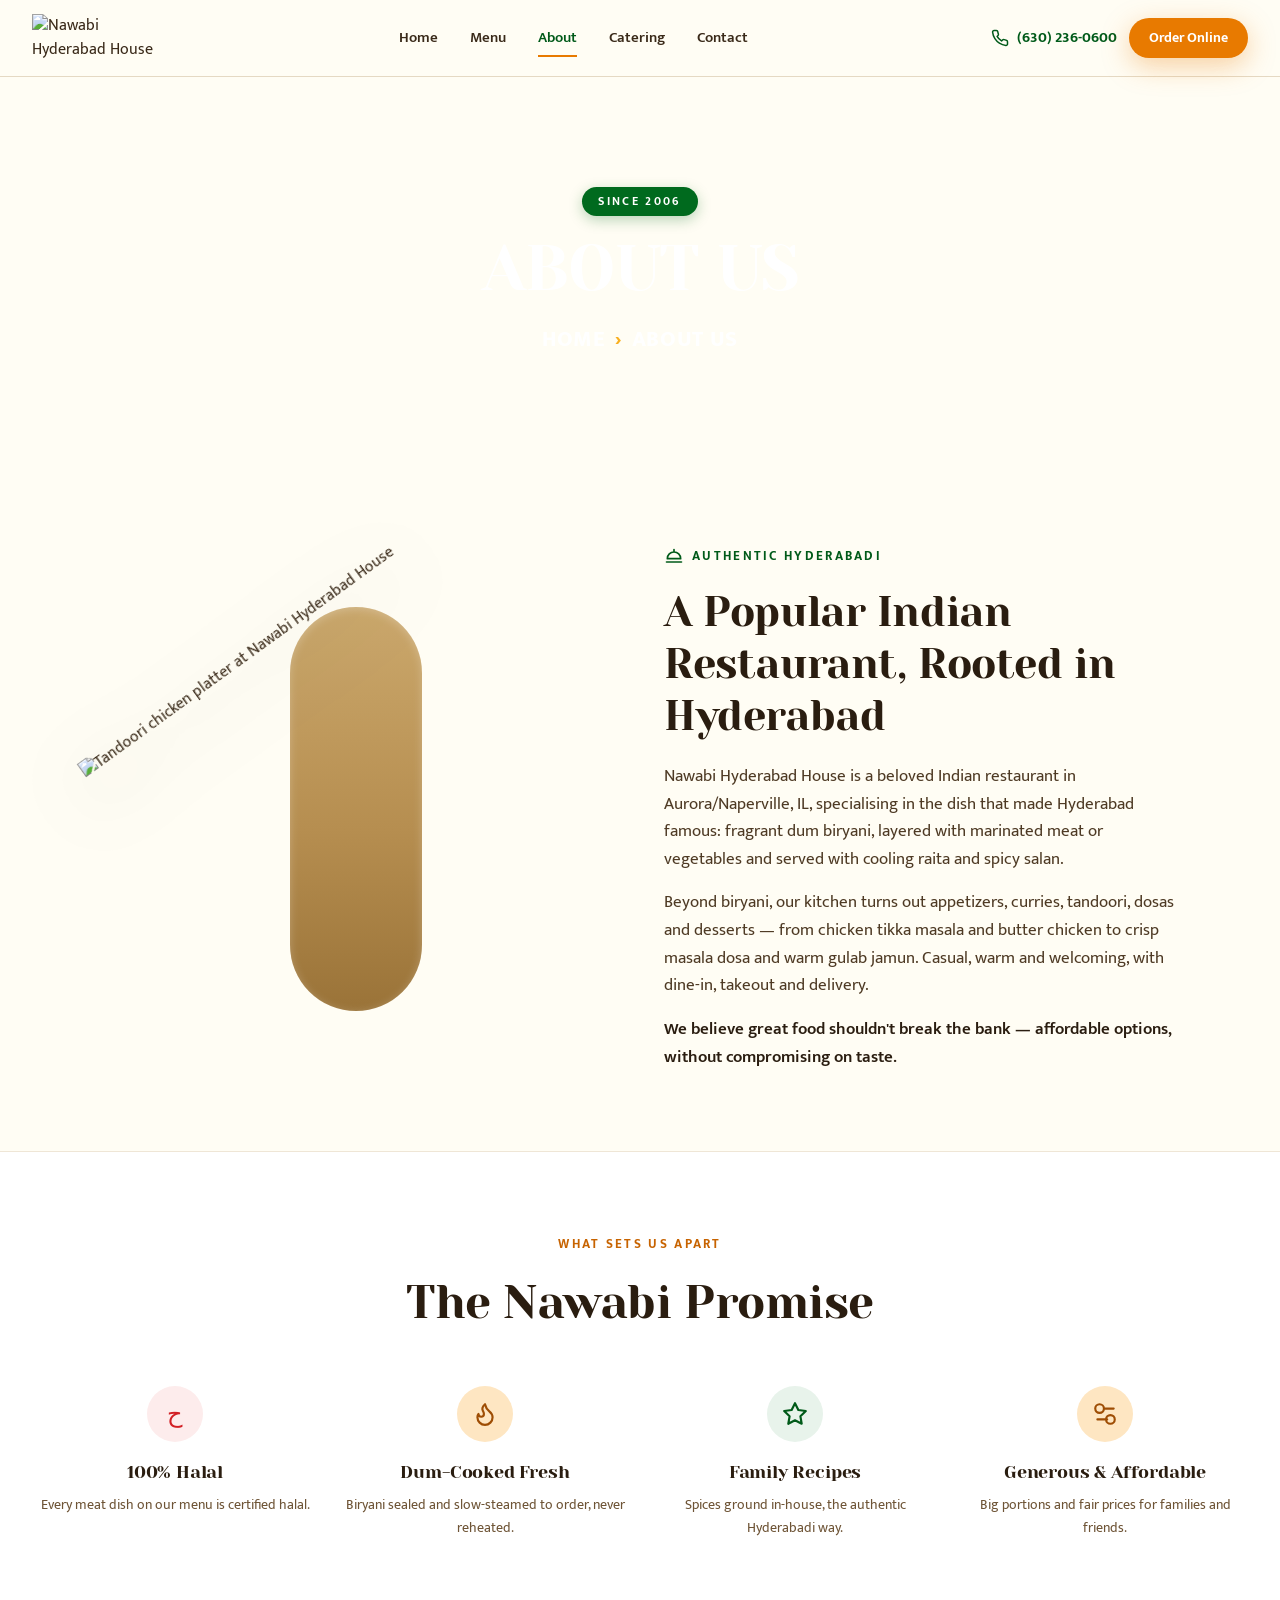
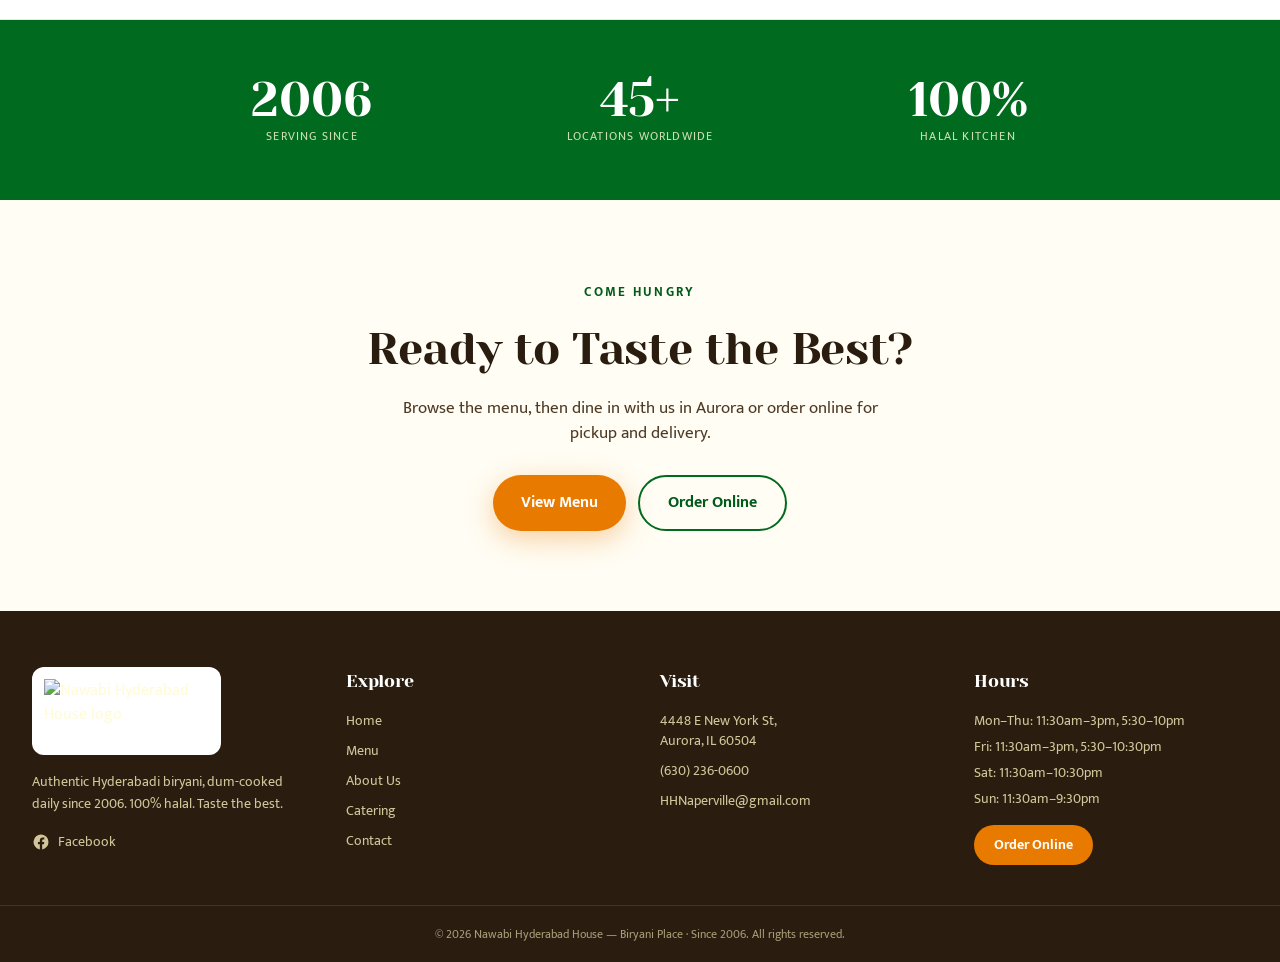
==== about.html @ 7a9fb11e "Refactor HTML metadata and structure across multiple pages; update Open Graph and Twitter card tags " ====
<!DOCTYPE html>
<html class="scroll-smooth" lang="en">
<head>
<meta charset="utf-8" />
<meta name="viewport" content="width=device-width, initial-scale=1.0" />
<title>About Us | Nawabi Hyderabad House — Hyderabadi Restaurant, Aurora IL</title>
<meta name="description" content="Since 2006, Nawabi Hyderabad House has served authentic Hyderabadi dum biryani and South Indian cuisine in Aurora/Naperville, IL. 100% halal, family recipes, generous portions." />
<link rel="canonical" href="https://hhnaperville.com/about" />
<meta name="robots" content="index, follow" />
<meta name="theme-color" content="#E87A00" />

<meta property="og:title" content="About Us | Nawabi Hyderabad House" />
<meta property="og:description" content="Since 2006, authentic Hyderabadi dum biryani and South Indian cuisine in Aurora/Naperville, IL. 100% halal, family recipes, generous portions." />
<meta property="og:type" content="website" />
<meta property="og:url" content="https://hhnaperville.com/about" />
<meta property="og:image" content="https://quseprdus1.blob.core.windows.net/kora-business-images/user-media/911e874e-7fd0-4305-8294-da62055246d1/de8c94d8-887e-4625-825f-ec262dbc28df/1782133757_j66aro.jpg" />
<meta property="og:site_name" content="Nawabi Hyderabad House" />
<meta name="twitter:card" content="summary_large_image" />
<meta name="twitter:title" content="About Us | Nawabi Hyderabad House" />
<meta name="twitter:description" content="Since 2006, authentic Hyderabadi biryani in Aurora/Naperville, IL. 100% halal, family recipes, generous portions." />
<meta name="twitter:image" content="https://quseprdus1.blob.core.windows.net/kora-business-images/user-media/911e874e-7fd0-4305-8294-da62055246d1/de8c94d8-887e-4625-825f-ec262dbc28df/1782133757_j66aro.jpg" />

<link rel="icon" type="image/png" href="https://quseprdus1.blob.core.windows.net/kora-business-images/user-media/911e874e-7fd0-4305-8294-da62055246d1/de8c94d8-887e-4625-825f-ec262dbc28df/1782133685_wh6cib.png" sizes="32x32" />

<link rel="preconnect" href="https://fonts.googleapis.com" />
<link rel="preconnect" href="https://fonts.gstatic.com" crossorigin />
<link href="https://fonts.googleapis.com/css2?family=Yeseva+One&family=Mukta:wght@300;400;500;600;700;800&family=Pacifico&display=swap" rel="stylesheet" />

<link rel="preload" as="image" href="https://quseprdus1.blob.core.windows.net/kora-business-images/user-media/911e874e-7fd0-4305-8294-da62055246d1/de8c94d8-887e-4625-825f-ec262dbc28df/1782133693_rcuri3.jpg" />
<link rel="stylesheet" href="assets/styles.css" />
<link rel="stylesheet" href="style.css?v=20260622" />

<script type="application/ld+json">
{
  "@context": "https://schema.org",
  "@type": "AboutPage",
  "name": "About Nawabi Hyderabad House",
  "url": "https://hhnaperville.com/about",
  "mainEntity": {
    "@type": "Restaurant",
    "name": "Nawabi Hyderabad House",
    "servesCuisine": ["Hyderabadi", "Indian", "South Indian", "Halal"],
    "foundingDate": "2006",
    "telephone": "+1-630-236-0600",
    "address": { "@type": "PostalAddress", "streetAddress": "4448 E New York St", "addressLocality": "Aurora", "addressRegion": "IL", "postalCode": "60504", "addressCountry": "US" }
  }
}
</script>
</head>
<body class="bg-cream-50 text-clay-700 font-sans antialiased">
<a href="#main" class="sr-only focus:not-sr-only focus:absolute focus:z-[60] focus:top-3 focus:left-3 focus:bg-green-500 focus:text-white focus:px-4 focus:py-2 focus:rounded-full">Skip to content</a>

<div id="site-header"></div>

<main id="main">
<!-- PAGE HERO -->
<section class="page-hero">
  <div class="page-hero__inner">
    <span class="ribbon">Since 2006</span>
    <h1 class="page-hero__title">About Us</h1>
    <nav class="page-hero__breadcrumbs" aria-label="Breadcrumb">
      <a href="index.html">Home</a>
      <span class="page-hero__separator" aria-hidden="true">›</span>
      <span aria-current="page">About Us</span>
    </nav>
  </div>
</section>

<!-- STORY -->
<section class="bg-cream-50 py-16 md:py-20 overflow-hidden">
  <div class="mx-auto max-w-6xl grid lg:grid-cols-2 items-center gap-12 px-5 lg:px-8">
    <div class="js-reveal dish-stage relative aspect-square max-w-[440px] w-full mx-auto">
      <span class="dish-pillar"></span>
      <span class="spice spice--slow w-20 md:w-24 left-[-4%] top-[16%]" data-parallax="0.2" style="--rot:-12deg"><img src="https://quseprdus1.blob.core.windows.net/kora-business-images/user-media/911e874e-7fd0-4305-8294-da62055246d1/de8c94d8-887e-4625-825f-ec262dbc28df/1782133718_ixyoic.png" alt="" aria-hidden="true" /></span>
      <span class="spice w-16 md:w-20 left-[2%] bottom-[6%]" data-parallax="0.3" style="--rot:8deg"><img src="https://quseprdus1.blob.core.windows.net/kora-business-images/user-media/911e874e-7fd0-4305-8294-da62055246d1/de8c94d8-887e-4625-825f-ec262dbc28df/1782133737_msaep4.png" alt="" aria-hidden="true" /></span>
      <span class="spice spice--rev w-14 md:w-16 right-[2%] top-[4%]" data-parallax="0.26" style="--rot:14deg"><img src="https://quseprdus1.blob.core.windows.net/kora-business-images/user-media/911e874e-7fd0-4305-8294-da62055246d1/de8c94d8-887e-4625-825f-ec262dbc28df/1782133731_alzo57.png" alt="" aria-hidden="true" /></span>
      <img src="https://quseprdus1.blob.core.windows.net/kora-business-images/user-media/911e874e-7fd0-4305-8294-da62055246d1/de8c94d8-887e-4625-825f-ec262dbc28df/1782133680_2cj1sr.png" alt="Tandoori chicken platter at Nawabi Hyderabad House" width="560" height="560" data-rotate="90" class="spin-dish w-full h-full object-contain p-5" />
    </div>
    <div class="js-reveal">
      <span class="kicker text-green-600 inline-flex items-center gap-2">
        <svg width="20" height="20" viewBox="0 0 24 24" fill="none" stroke="currentColor" stroke-width="2" stroke-linecap="round" stroke-linejoin="round" aria-hidden="true"><path d="M3 18h18M12 6a8 8 0 0 1 8 8H4a8 8 0 0 1 8-8ZM12 6V3"/></svg>
        Authentic Hyderabadi
      </span>
      <h2 class="mt-3 text-[clamp(1.8rem,4vw,2.6rem)] leading-tight">A Popular Indian Restaurant, Rooted in Hyderabad</h2>
      <p class="mt-5 text-[17px] leading-relaxed text-clay-600">
        Nawabi Hyderabad House is a beloved Indian restaurant in Aurora/Naperville, IL, specialising in the dish that made Hyderabad famous: fragrant dum biryani, layered with marinated meat or vegetables and served with cooling raita and spicy salan.
      </p>
      <p class="mt-4 text-[17px] leading-relaxed text-clay-600">
        Beyond biryani, our kitchen turns out appetizers, curries, tandoori, dosas and desserts — from chicken tikka masala and butter chicken to crisp masala dosa and warm gulab jamun. Casual, warm and welcoming, with dine-in, takeout and delivery.
      </p>
      <p class="mt-4 text-[17px] leading-relaxed font-semibold text-clay-800">
        We believe great food shouldn't break the bank — affordable options, without compromising on taste.
      </p>
    </div>
  </div>
</section>

<!-- VALUES -->
<section class="bg-white py-16 md:py-20 border-y border-clay-100">
  <div class="mx-auto max-w-7xl px-5 lg:px-8">
    <div class="text-center mb-12 js-reveal">
      <span class="kicker text-saffron-600">What sets us apart</span>
      <h2 class="mt-3 text-[clamp(1.9rem,4vw,2.9rem)]">The Nawabi Promise</h2>
    </div>
    <div class="grid sm:grid-cols-2 lg:grid-cols-4 gap-6">
      <article class="js-reveal text-center">
        <span class="grid place-items-center w-14 h-14 mx-auto rounded-full bg-spice-50 text-spice-400 font-display text-2xl">ح</span>
        <h3 class="mt-4 text-lg">100% Halal</h3>
        <p class="mt-2 text-sm text-clay-500 leading-relaxed">Every meat dish on our menu is certified halal.</p>
      </article>
      <article class="js-reveal text-center">
        <span class="grid place-items-center w-14 h-14 mx-auto rounded-full bg-saffron-100 text-saffron-700">
          <svg width="26" height="26" viewBox="0 0 24 24" fill="none" stroke="currentColor" stroke-width="2" stroke-linecap="round" stroke-linejoin="round" aria-hidden="true"><path d="M8.5 14.5A2.5 2.5 0 0 0 11 12c0-1.38-.5-2-1-3-1.07-2.14-.22-4.05 2-6 .5 2.5 2 4.9 4 6.5 2 1.6 3 3.5 3 5.5a7 7 0 1 1-14 0c0-1.15.43-2.29 1-3a2.5 2.5 0 0 0 2.5 2.5Z"/></svg>
        </span>
        <h3 class="mt-4 text-lg">Dum-Cooked Fresh</h3>
        <p class="mt-2 text-sm text-clay-500 leading-relaxed">Biryani sealed and slow-steamed to order, never reheated.</p>
      </article>
      <article class="js-reveal text-center">
        <span class="grid place-items-center w-14 h-14 mx-auto rounded-full bg-green-50 text-green-600">
          <svg width="26" height="26" viewBox="0 0 24 24" fill="none" stroke="currentColor" stroke-width="2" stroke-linecap="round" stroke-linejoin="round" aria-hidden="true"><polygon points="12 2 15.09 8.26 22 9.27 17 14.14 18.18 21.02 12 17.77 5.82 21.02 7 14.14 2 9.27 8.91 8.26 12 2"/></svg>
        </span>
        <h3 class="mt-4 text-lg">Family Recipes</h3>
        <p class="mt-2 text-sm text-clay-500 leading-relaxed">Spices ground in-house, the authentic Hyderabadi way.</p>
      </article>
      <article class="js-reveal text-center">
        <span class="grid place-items-center w-14 h-14 mx-auto rounded-full bg-saffron-100 text-saffron-700">
          <svg width="26" height="26" viewBox="0 0 24 24" fill="none" stroke="currentColor" stroke-width="2" stroke-linecap="round" stroke-linejoin="round" aria-hidden="true"><path d="M20 7h-9M14 17H5M17 21a4 4 0 1 0 0-8 4 4 0 0 0 0 8ZM7 11a4 4 0 1 0 0-8 4 4 0 0 0 0 8Z"/></svg>
        </span>
        <h3 class="mt-4 text-lg">Generous &amp; Affordable</h3>
        <p class="mt-2 text-sm text-clay-500 leading-relaxed">Big portions and fair prices for families and friends.</p>
      </article>
    </div>
  </div>
</section>

<!-- STATS -->
<section class="bg-green-500 text-white py-14">
  <div class="mx-auto max-w-5xl grid grid-cols-3 gap-6 px-5 lg:px-8 text-center">
    <div class="js-reveal"><div class="font-display text-4xl md:text-5xl">2006</div><div class="text-xs uppercase tracking-widest text-cream-100/80 mt-1">Serving Since</div></div>
    <div class="js-reveal"><div class="font-display text-4xl md:text-5xl">45+</div><div class="text-xs uppercase tracking-widest text-cream-100/80 mt-1">Locations Worldwide</div></div>
    <div class="js-reveal"><div class="font-display text-4xl md:text-5xl">100%</div><div class="text-xs uppercase tracking-widest text-cream-100/80 mt-1">Halal Kitchen</div></div>
  </div>
</section>

<!-- CTA -->
<section class="bg-cream-50 py-16 md:py-20">
  <div class="mx-auto max-w-4xl px-5 lg:px-8 text-center">
    <span class="kicker text-green-600">Come hungry</span>
    <h2 class="mt-3 text-[clamp(1.9rem,4vw,2.8rem)]">Ready to Taste the Best?</h2>
    <p class="mt-3 mx-auto max-w-lg text-[17px] text-clay-600">Browse the menu, then dine in with us in Aurora or order online for pickup and delivery.</p>
    <div class="mt-7 flex flex-wrap justify-center gap-3">
      <a href="menu.html" class="inline-flex items-center gap-2 rounded-full bg-saffron-500 px-7 py-3.5 font-bold text-white shadow-[var(--shadow-glow)] hover:bg-saffron-600 transition-colors">View Menu</a>
      <a href="https://order.toasttab.com/online/hhnaperville" target="_blank" rel="noopener" class="inline-flex items-center gap-2 rounded-full border-2 border-green-500 px-7 py-3.5 font-bold text-green-600 hover:bg-green-50 transition-colors">Order Online</a>
    </div>
  </div>
</section>
</main>

<div id="site-footer"></div>

<button data-to-top aria-label="Back to top" class="to-top fixed bottom-6 right-6 z-40 grid place-items-center w-12 h-12 rounded-full bg-green-500 text-white shadow-lg opacity-0 translate-y-3 pointer-events-none hover:bg-green-600">
  <svg width="20" height="20" viewBox="0 0 24 24" fill="none" stroke="currentColor" stroke-width="2" stroke-linecap="round" stroke-linejoin="round" aria-hidden="true"><line x1="12" y1="19" x2="12" y2="5"/><polyline points="5 12 12 5 19 12"/></svg>
</button>

<script src="js/main.js"></script>
</body>
</html>
---- assets/styles.css ----
/*! tailwindcss v4.2.1 | MIT License | https://tailwindcss.com */
@layer properties{@supports (((-webkit-hyphens:none)) and (not (margin-trim:inline))) or ((-moz-orient:inline) and (not (color:rgb(from red r g b)))){*,:before,:after,::backdrop{--tw-translate-x:0;--tw-translate-y:0;--tw-translate-z:0;--tw-rotate-x:initial;--tw-rotate-y:initial;--tw-rotate-z:initial;--tw-skew-x:initial;--tw-skew-y:initial;--tw-space-y-reverse:0;--tw-divide-x-reverse:0;--tw-border-style:solid;--tw-divide-y-reverse:0;--tw-gradient-position:initial;--tw-gradient-from:#0000;--tw-gradient-via:#0000;--tw-gradient-to:#0000;--tw-gradient-stops:initial;--tw-gradient-via-stops:initial;--tw-gradient-from-position:0%;--tw-gradient-via-position:50%;--tw-gradient-to-position:100%;--tw-leading:initial;--tw-font-weight:initial;--tw-tracking:initial;--tw-shadow:0 0 #0000;--tw-shadow-color:initial;--tw-shadow-alpha:100%;--tw-inset-shadow:0 0 #0000;--tw-inset-shadow-color:initial;--tw-inset-shadow-alpha:100%;--tw-ring-color:initial;--tw-ring-shadow:0 0 #0000;--tw-inset-ring-color:initial;--tw-inset-ring-shadow:0 0 #0000;--tw-ring-inset:initial;--tw-ring-offset-width:0px;--tw-ring-offset-color:#fff;--tw-ring-offset-shadow:0 0 #0000;--tw-blur:initial;--tw-brightness:initial;--tw-contrast:initial;--tw-grayscale:initial;--tw-hue-rotate:initial;--tw-invert:initial;--tw-opacity:initial;--tw-saturate:initial;--tw-sepia:initial;--tw-drop-shadow:initial;--tw-drop-shadow-color:initial;--tw-drop-shadow-alpha:100%;--tw-drop-shadow-size:initial;--tw-backdrop-blur:initial;--tw-backdrop-brightness:initial;--tw-backdrop-contrast:initial;--tw-backdrop-grayscale:initial;--tw-backdrop-hue-rotate:initial;--tw-backdrop-invert:initial;--tw-backdrop-opacity:initial;--tw-backdrop-saturate:initial;--tw-backdrop-sepia:initial;--tw-duration:initial;--tw-scale-x:1;--tw-scale-y:1;--tw-scale-z:1}}}@layer theme{:root,:host{--font-sans:"Mukta", system-ui, -apple-system, "Segoe UI", sans-serif;--font-mono:ui-monospace, SFMono-Regular, Menlo, Monaco, Consolas, "Liberation Mono", "Courier New", monospace;--color-green-50:#e8f3eb;--color-green-500:#006a1e;--color-green-600:#005a19;--color-green-700:#044a16;--color-white:#fff;--spacing:.25rem;--container-xs:20rem;--container-md:28rem;--container-lg:32rem;--container-xl:36rem;--container-2xl:42rem;--container-3xl:48rem;--container-4xl:56rem;--container-5xl:64rem;--container-6xl:72rem;--container-7xl:80rem;--text-xs:.75rem;--text-xs--line-height:calc(1 / .75);--text-sm:.875rem;--text-sm--line-height:calc(1.25 / .875);--text-base:1rem;--text-base--line-height:calc(1.5 / 1);--text-lg:1.125rem;--text-lg--line-height:calc(1.75 / 1.125);--text-xl:1.25rem;--text-xl--line-height:calc(1.75 / 1.25);--text-2xl:1.5rem;--text-2xl--line-height:calc(2 / 1.5);--text-3xl:1.875rem;--text-3xl--line-height:calc(2.25 / 1.875);--text-4xl:2.25rem;--text-4xl--line-height:calc(2.5 / 2.25);--text-5xl:3rem;--text-5xl--line-height:1;--font-weight-semibold:600;--font-weight-bold:700;--font-weight-extrabold:800;--tracking-wide:.025em;--tracking-widest:.1em;--leading-tight:1.25;--leading-relaxed:1.625;--radius-xl:.75rem;--radius-2xl:1rem;--radius-3xl:1.5rem;--drop-shadow-2xl:0 25px 25px #00000026;--blur-3xl:64px;--default-transition-duration:.15s;--default-transition-timing-function:cubic-bezier(.4, 0, .2, 1);--default-font-family:var(--font-sans);--default-mono-font-family:var(--font-mono);--color-saffron-100:#fee6c2;--color-saffron-300:#f9b021;--color-saffron-400:#f0930e;--color-saffron-500:#e87a00;--color-saffron-600:#c76300;--color-saffron-700:#9e4d04;--color-spice-50:#fdecec;--color-spice-400:#d21f24;--color-cream-50:#fffdf4;--color-cream-100:#fffbd6;--color-cream-200:#fbf1bd;--color-clay-100:#efe6d6;--color-clay-200:#dbc9ae;--color-clay-400:#9a7b50;--color-clay-500:#6e5436;--color-clay-600:#4e3a24;--color-clay-700:#3a2a19;--color-clay-800:#2a1d10;--color-clay-900:#1c1209;--font-display:"Yeseva One", Georgia, "Times New Roman", serif;--font-script:"Pacifico", "Brush Script MT", cursive;--shadow-card:0 1px 2px #2a1d100f, 0 8px 24px #2a1d1014;--shadow-glow:0 8px 28px #e87a0059}}@layer base{*,:after,:before,::backdrop{box-sizing:border-box;border:0 solid;margin:0;padding:0}::file-selector-button{box-sizing:border-box;border:0 solid;margin:0;padding:0}html,:host{-webkit-text-size-adjust:100%;tab-size:4;line-height:1.5;font-family:var(--default-font-family,ui-sans-serif, system-ui, sans-serif, "Apple Color Emoji", "Segoe UI Emoji", "Segoe UI Symbol", "Noto Color Emoji");font-feature-settings:var(--default-font-feature-settings,normal);font-variation-settings:var(--default-font-variation-settings,normal);-webkit-tap-highlight-color:transparent}hr{height:0;color:inherit;border-top-width:1px}abbr:where([title]){-webkit-text-decoration:underline dotted;text-decoration:underline dotted}h1,h2,h3,h4,h5,h6{font-size:inherit;font-weight:inherit}a{color:inherit;-webkit-text-decoration:inherit;-webkit-text-decoration:inherit;-webkit-text-decoration:inherit;text-decoration:inherit}b,strong{font-weight:bolder}code,kbd,samp,pre{font-family:var(--default-mono-font-family,ui-monospace, SFMono-Regular, Menlo, Monaco, Consolas, "Liberation Mono", "Courier New", monospace);font-feature-settings:var(--default-mono-font-feature-settings,normal);font-variation-settings:var(--default-mono-font-variation-settings,normal);font-size:1em}small{font-size:80%}sub,sup{vertical-align:baseline;font-size:75%;line-height:0;position:relative}sub{bottom:-.25em}sup{top:-.5em}table{text-indent:0;border-color:inherit;border-collapse:collapse}:-moz-focusring{outline:auto}progress{vertical-align:baseline}summary{display:list-item}ol,ul,menu{list-style:none}img,svg,video,canvas,audio,iframe,embed,object{vertical-align:middle;display:block}img,video{max-width:100%;height:auto}button,input,select,optgroup,textarea{font:inherit;font-feature-settings:inherit;font-variation-settings:inherit;letter-spacing:inherit;color:inherit;opacity:1;background-color:#0000;border-radius:0}::file-selector-button{font:inherit;font-feature-settings:inherit;font-variation-settings:inherit;letter-spacing:inherit;color:inherit;opacity:1;background-color:#0000;border-radius:0}:where(select:is([multiple],[size])) optgroup{font-weight:bolder}:where(select:is([multiple],[size])) optgroup option{padding-inline-start:20px}::file-selector-button{margin-inline-end:4px}::placeholder{opacity:1}@supports (not ((-webkit-appearance:-apple-pay-button))) or (contain-intrinsic-size:1px){::placeholder{color:currentColor}@supports (color:color-mix(in lab, red, red)){::placeholder{color:color-mix(in oklab, currentcolor 50%, transparent)}}}textarea{resize:vertical}::-webkit-search-decoration{-webkit-appearance:none}::-webkit-date-and-time-value{min-height:1lh;text-align:inherit}::-webkit-datetime-edit{display:inline-flex}::-webkit-datetime-edit-fields-wrapper{padding:0}::-webkit-datetime-edit{padding-block:0}::-webkit-datetime-edit-year-field{padding-block:0}::-webkit-datetime-edit-month-field{padding-block:0}::-webkit-datetime-edit-day-field{padding-block:0}::-webkit-datetime-edit-hour-field{padding-block:0}::-webkit-datetime-edit-minute-field{padding-block:0}::-webkit-datetime-edit-second-field{padding-block:0}::-webkit-datetime-edit-millisecond-field{padding-block:0}::-webkit-datetime-edit-meridiem-field{padding-block:0}::-webkit-calendar-picker-indicator{line-height:1}:-moz-ui-invalid{box-shadow:none}button,input:where([type=button],[type=reset],[type=submit]){appearance:button}::file-selector-button{appearance:button}::-webkit-inner-spin-button{height:auto}::-webkit-outer-spin-button{height:auto}[hidden]:where(:not([hidden=until-found])){display:none!important}html{scroll-behavior:smooth;scroll-padding-top:6rem}body{font-family:var(--font-sans);color:var(--color-clay-700);background:var(--color-cream-50);-webkit-font-smoothing:antialiased}h1,h2,h3,h4{font-family:var(--font-display);color:var(--color-clay-800);letter-spacing:-.01em;font-weight:400}}@layer components;@layer utilities{.pointer-events-none{pointer-events:none}.sr-only{clip-path:inset(50%);white-space:nowrap;border-width:0;width:1px;height:1px;margin:-1px;padding:0;position:absolute;overflow:hidden}.absolute{position:absolute}.fixed{position:fixed}.relative{position:relative}.sticky{position:sticky}.inset-0{inset:calc(var(--spacing) * 0)}.inset-x-0{inset-inline:calc(var(--spacing) * 0)}.start{inset-inline-start:var(--spacing)}.-top-24{top:calc(var(--spacing) * -24)}.top-0{top:calc(var(--spacing) * 0)}.top-4{top:calc(var(--spacing) * 4)}.top-\[4\%\]{top:4%}.top-\[5\%\]{top:5%}.top-\[6\%\]{top:6%}.top-\[16\%\]{top:16%}.top-\[20\%\]{top:20%}.top-\[24\%\]{top:24%}.-right-24{right:calc(var(--spacing) * -24)}.right-0{right:calc(var(--spacing) * 0)}.right-6{right:calc(var(--spacing) * 6)}.right-\[-7\%\]{right:-7%}.right-\[2\%\]{right:2%}.right-\[5\%\]{right:5%}.right-\[6\%\]{right:6%}.right-\[10\%\]{right:10%}.bottom-0{bottom:calc(var(--spacing) * 0)}.bottom-6{bottom:calc(var(--spacing) * 6)}.bottom-\[5\%\]{bottom:5%}.bottom-\[6\%\]{bottom:6%}.bottom-\[8\%\]{bottom:8%}.bottom-\[10\%\]{bottom:10%}.bottom-\[14\%\]{bottom:14%}.left-0{left:calc(var(--spacing) * 0)}.left-\[-4\%\]{left:-4%}.left-\[-5\%\]{left:-5%}.left-\[2\%\]{left:2%}.left-\[4\%\]{left:4%}.left-\[5\%\]{left:5%}.left-\[8\%\]{left:8%}.left-\[46\%\]{left:46%}.z-10{z-index:10}.z-40{z-index:40}.z-50{z-index:50}.order-1{order:1}.order-2{order:2}.container{width:100%}@media (min-width:40rem){.container{max-width:40rem}}@media (min-width:48rem){.container{max-width:48rem}}@media (min-width:64rem){.container{max-width:64rem}}@media (min-width:80rem){.container{max-width:80rem}}@media (min-width:96rem){.container{max-width:96rem}}.mx-auto{margin-inline:auto}.-mt-2{margin-top:calc(var(--spacing) * -2)}.mt-0\.5{margin-top:calc(var(--spacing) * .5)}.mt-1{margin-top:calc(var(--spacing) * 1)}.mt-2{margin-top:calc(var(--spacing) * 2)}.mt-3{margin-top:calc(var(--spacing) * 3)}.mt-4{margin-top:calc(var(--spacing) * 4)}.mt-5{margin-top:calc(var(--spacing) * 5)}.mt-6{margin-top:calc(var(--spacing) * 6)}.mt-7{margin-top:calc(var(--spacing) * 7)}.mt-8{margin-top:calc(var(--spacing) * 8)}.mt-9{margin-top:calc(var(--spacing) * 9)}.mt-10{margin-top:calc(var(--spacing) * 10)}.mb-1{margin-bottom:calc(var(--spacing) * 1)}.mb-2{margin-bottom:calc(var(--spacing) * 2)}.mb-3{margin-bottom:calc(var(--spacing) * 3)}.mb-4{margin-bottom:calc(var(--spacing) * 4)}.mb-8{margin-bottom:calc(var(--spacing) * 8)}.mb-10{margin-bottom:calc(var(--spacing) * 10)}.mb-12{margin-bottom:calc(var(--spacing) * 12)}.ml-1{margin-left:calc(var(--spacing) * 1)}.ml-auto{margin-left:auto}.block{display:block}.flex{display:flex}.grid{display:grid}.hidden{display:none}.inline-block{display:inline-block}.inline-flex{display:inline-flex}.table{display:table}.aspect-\[4\/3\]{aspect-ratio:4/3}.aspect-square{aspect-ratio:1}.h-9{height:calc(var(--spacing) * 9)}.h-10{height:calc(var(--spacing) * 10)}.h-11{height:calc(var(--spacing) * 11)}.h-12{height:calc(var(--spacing) * 12)}.h-14{height:calc(var(--spacing) * 14)}.h-16{height:calc(var(--spacing) * 16)}.h-40{height:calc(var(--spacing) * 40)}.h-52{height:calc(var(--spacing) * 52)}.h-\[420px\]{height:420px}.h-auto{height:auto}.h-full{height:100%}.min-h-\[320px\]{min-height:320px}.min-h-\[460px\]{min-height:460px}.w-9{width:calc(var(--spacing) * 9)}.w-10{width:calc(var(--spacing) * 10)}.w-11{width:calc(var(--spacing) * 11)}.w-12{width:calc(var(--spacing) * 12)}.w-14{width:calc(var(--spacing) * 14)}.w-16{width:calc(var(--spacing) * 16)}.w-20{width:calc(var(--spacing) * 20)}.w-24{width:calc(var(--spacing) * 24)}.w-56{width:calc(var(--spacing) * 56)}.w-64{width:calc(var(--spacing) * 64)}.w-\[420px\]{width:420px}.w-auto{width:auto}.w-full{width:100%}.max-w-2xl{max-width:var(--container-2xl)}.max-w-3xl{max-width:var(--container-3xl)}.max-w-4xl{max-width:var(--container-4xl)}.max-w-5xl{max-width:var(--container-5xl)}.max-w-6xl{max-width:var(--container-6xl)}.max-w-7xl{max-width:var(--container-7xl)}.max-w-\[440px\]{max-width:440px}.max-w-\[460px\]{max-width:460px}.max-w-lg{max-width:var(--container-lg)}.max-w-md{max-width:var(--container-md)}.max-w-xl{max-width:var(--container-xl)}.max-w-xs{max-width:var(--container-xs)}.shrink-0{flex-shrink:0}.translate-y-3{--tw-translate-y:calc(var(--spacing) * 3);translate:var(--tw-translate-x) var(--tw-translate-y)}.transform{transform:var(--tw-rotate-x,) var(--tw-rotate-y,) var(--tw-rotate-z,) var(--tw-skew-x,) var(--tw-skew-y,)}.resize{resize:both}.grid-cols-2{grid-template-columns:repeat(2,minmax(0,1fr))}.grid-cols-3{grid-template-columns:repeat(3,minmax(0,1fr))}.flex-col{flex-direction:column}.flex-wrap{flex-wrap:wrap}.place-items-center{place-items:center}.items-baseline{align-items:baseline}.items-center{align-items:center}.items-end{align-items:flex-end}.items-start{align-items:flex-start}.justify-between{justify-content:space-between}.justify-center{justify-content:center}.gap-1\.5{gap:calc(var(--spacing) * 1.5)}.gap-2{gap:calc(var(--spacing) * 2)}.gap-2\.5{gap:calc(var(--spacing) * 2.5)}.gap-3{gap:calc(var(--spacing) * 3)}.gap-4{gap:calc(var(--spacing) * 4)}.gap-5{gap:calc(var(--spacing) * 5)}.gap-6{gap:calc(var(--spacing) * 6)}.gap-8{gap:calc(var(--spacing) * 8)}.gap-10{gap:calc(var(--spacing) * 10)}.gap-12{gap:calc(var(--spacing) * 12)}:where(.space-y-1\.5>:not(:last-child)){--tw-space-y-reverse:0;margin-block-start:calc(calc(var(--spacing) * 1.5) * var(--tw-space-y-reverse));margin-block-end:calc(calc(var(--spacing) * 1.5) * calc(1 - var(--tw-space-y-reverse)))}:where(.space-y-2\.5>:not(:last-child)){--tw-space-y-reverse:0;margin-block-start:calc(calc(var(--spacing) * 2.5) * var(--tw-space-y-reverse));margin-block-end:calc(calc(var(--spacing) * 2.5) * calc(1 - var(--tw-space-y-reverse)))}:where(.space-y-4>:not(:last-child)){--tw-space-y-reverse:0;margin-block-start:calc(calc(var(--spacing) * 4) * var(--tw-space-y-reverse));margin-block-end:calc(calc(var(--spacing) * 4) * calc(1 - var(--tw-space-y-reverse)))}.gap-x-7{column-gap:calc(var(--spacing) * 7)}.gap-x-12{column-gap:calc(var(--spacing) * 12)}.gap-y-3{row-gap:calc(var(--spacing) * 3)}.gap-y-3\.5{row-gap:calc(var(--spacing) * 3.5)}:where(.divide-x>:not(:last-child)){--tw-divide-x-reverse:0;border-inline-style:var(--tw-border-style);border-inline-start-width:calc(1px * var(--tw-divide-x-reverse));border-inline-end-width:calc(1px * calc(1 - var(--tw-divide-x-reverse)))}:where(.divide-y>:not(:last-child)){--tw-divide-y-reverse:0;border-bottom-style:var(--tw-border-style);border-top-style:var(--tw-border-style);border-top-width:calc(1px * var(--tw-divide-y-reverse));border-bottom-width:calc(1px * calc(1 - var(--tw-divide-y-reverse)))}:where(.divide-clay-100>:not(:last-child)){border-color:var(--color-clay-100)}:where(.divide-white\/15>:not(:last-child)){border-color:#ffffff26}@supports (color:color-mix(in lab, red, red)){:where(.divide-white\/15>:not(:last-child)){border-color:color-mix(in oklab, var(--color-white) 15%, transparent)}}.overflow-hidden{overflow:hidden}.scroll-smooth{scroll-behavior:smooth}.rounded-2xl{border-radius:var(--radius-2xl)}.rounded-3xl{border-radius:var(--radius-3xl)}.rounded-full{border-radius:3.40282e38px}.rounded-xl{border-radius:var(--radius-xl)}.border{border-style:var(--tw-border-style);border-width:1px}.border-2{border-style:var(--tw-border-style);border-width:2px}.border-4{border-style:var(--tw-border-style);border-width:4px}.border-y{border-block-style:var(--tw-border-style);border-block-width:1px}.border-t{border-top-style:var(--tw-border-style);border-top-width:1px}.border-b{border-bottom-style:var(--tw-border-style);border-bottom-width:1px}.border-dashed{--tw-border-style:dashed;border-style:dashed}.border-clay-100{border-color:var(--color-clay-100)}.border-clay-200{border-color:var(--color-clay-200)}.border-clay-200\/70{border-color:#dbc9aeb3}@supports (color:color-mix(in lab, red, red)){.border-clay-200\/70{border-color:color-mix(in oklab, var(--color-clay-200) 70%, transparent)}}.border-green-500{border-color:var(--color-green-500)}.border-white\/10{border-color:#ffffff1a}@supports (color:color-mix(in lab, red, red)){.border-white\/10{border-color:color-mix(in oklab, var(--color-white) 10%, transparent)}}.border-white\/15{border-color:#ffffff26}@supports (color:color-mix(in lab, red, red)){.border-white\/15{border-color:color-mix(in oklab, var(--color-white) 15%, transparent)}}.bg-clay-800{background-color:var(--color-clay-800)}.bg-clay-900\/70{background-color:#1c1209b3}@supports (color:color-mix(in lab, red, red)){.bg-clay-900\/70{background-color:color-mix(in oklab, var(--color-clay-900) 70%, transparent)}}.bg-clay-900\/72{background-color:#1c1209b8}@supports (color:color-mix(in lab, red, red)){.bg-clay-900\/72{background-color:color-mix(in oklab, var(--color-clay-900) 72%, transparent)}}.bg-cream-50{background-color:var(--color-cream-50)}.bg-cream-50\/90{background-color:#fffdf4e6}@supports (color:color-mix(in lab, red, red)){.bg-cream-50\/90{background-color:color-mix(in oklab, var(--color-cream-50) 90%, transparent)}}.bg-cream-100{background-color:var(--color-cream-100)}.bg-green-50{background-color:var(--color-green-50)}.bg-green-500{background-color:var(--color-green-500)}.bg-saffron-100{background-color:var(--color-saffron-100)}.bg-saffron-100\/60{background-color:#fee6c299}@supports (color:color-mix(in lab, red, red)){.bg-saffron-100\/60{background-color:color-mix(in oklab, var(--color-saffron-100) 60%, transparent)}}.bg-saffron-500{background-color:var(--color-saffron-500)}.bg-spice-50{background-color:var(--color-spice-50)}.bg-white{background-color:var(--color-white)}.bg-gradient-to-t{--tw-gradient-position:to top in oklab;background-image:linear-gradient(var(--tw-gradient-stops))}.from-clay-900\/85{--tw-gradient-from:#1c1209d9}@supports (color:color-mix(in lab, red, red)){.from-clay-900\/85{--tw-gradient-from:color-mix(in oklab, var(--color-clay-900) 85%, transparent)}}.from-clay-900\/85{--tw-gradient-stops:var(--tw-gradient-via-stops,var(--tw-gradient-position), var(--tw-gradient-from) var(--tw-gradient-from-position), var(--tw-gradient-to) var(--tw-gradient-to-position))}.to-transparent{--tw-gradient-to:transparent;--tw-gradient-stops:var(--tw-gradient-via-stops,var(--tw-gradient-position), var(--tw-gradient-from) var(--tw-gradient-from-position), var(--tw-gradient-to) var(--tw-gradient-to-position))}.object-contain{object-fit:contain}.object-cover{object-fit:cover}.p-3{padding:calc(var(--spacing) * 3)}.p-5{padding:calc(var(--spacing) * 5)}.p-6{padding:calc(var(--spacing) * 6)}.p-7{padding:calc(var(--spacing) * 7)}.px-2{padding-inline:calc(var(--spacing) * 2)}.px-4{padding-inline:calc(var(--spacing) * 4)}.px-5{padding-inline:calc(var(--spacing) * 5)}.px-6{padding-inline:calc(var(--spacing) * 6)}.px-7{padding-inline:calc(var(--spacing) * 7)}.px-8{padding-inline:calc(var(--spacing) * 8)}.py-0\.5{padding-block:calc(var(--spacing) * .5)}.py-2{padding-block:calc(var(--spacing) * 2)}.py-2\.5{padding-block:calc(var(--spacing) * 2.5)}.py-3{padding-block:calc(var(--spacing) * 3)}.py-3\.5{padding-block:calc(var(--spacing) * 3.5)}.py-4{padding-block:calc(var(--spacing) * 4)}.py-5{padding-block:calc(var(--spacing) * 5)}.py-6{padding-block:calc(var(--spacing) * 6)}.py-12{padding-block:calc(var(--spacing) * 12)}.py-14{padding-block:calc(var(--spacing) * 14)}.py-16{padding-block:calc(var(--spacing) * 16)}.pt-4{padding-top:calc(var(--spacing) * 4)}.pt-12{padding-top:calc(var(--spacing) * 12)}.pt-14{padding-top:calc(var(--spacing) * 14)}.pb-3{padding-bottom:calc(var(--spacing) * 3)}.pb-10{padding-bottom:calc(var(--spacing) * 10)}.pb-14{padding-bottom:calc(var(--spacing) * 14)}.pb-16{padding-bottom:calc(var(--spacing) * 16)}.text-center{text-align:center}.align-middle{vertical-align:middle}.font-display{font-family:var(--font-display)}.font-sans{font-family:var(--font-sans)}.text-2xl{font-size:var(--text-2xl);line-height:var(--tw-leading,var(--text-2xl--line-height))}.text-3xl{font-size:var(--text-3xl);line-height:var(--tw-leading,var(--text-3xl--line-height))}.text-4xl{font-size:var(--text-4xl);line-height:var(--tw-leading,var(--text-4xl--line-height))}.text-base{font-size:var(--text-base);line-height:var(--tw-leading,var(--text-base--line-height))}.text-lg{font-size:var(--text-lg);line-height:var(--tw-leading,var(--text-lg--line-height))}.text-sm{font-size:var(--text-sm);line-height:var(--tw-leading,var(--text-sm--line-height))}.text-xl{font-size:var(--text-xl);line-height:var(--tw-leading,var(--text-xl--line-height))}.text-xs{font-size:var(--text-xs);line-height:var(--tw-leading,var(--text-xs--line-height))}.text-\[11px\]{font-size:11px}.text-\[13px\]{font-size:13px}.text-\[15px\]{font-size:15px}.text-\[16px\]{font-size:16px}.text-\[17px\]{font-size:17px}.text-\[clamp\(1\.6rem\,3\.5vw\,2\.4rem\)\]{font-size:clamp(1.6rem,3.5vw,2.4rem)}.text-\[clamp\(1\.7rem\,4vw\,2\.5rem\)\]{font-size:clamp(1.7rem,4vw,2.5rem)}.text-\[clamp\(1\.8rem\,4vw\,2\.5rem\)\]{font-size:clamp(1.8rem,4vw,2.5rem)}.text-\[clamp\(1\.8rem\,4vw\,2\.6rem\)\]{font-size:clamp(1.8rem,4vw,2.6rem)}.text-\[clamp\(1\.8rem\,4vw\,2\.7rem\)\]{font-size:clamp(1.8rem,4vw,2.7rem)}.text-\[clamp\(1\.9rem\,4vw\,2\.8rem\)\]{font-size:clamp(1.9rem,4vw,2.8rem)}.text-\[clamp\(1\.9rem\,4vw\,2\.9rem\)\]{font-size:clamp(1.9rem,4vw,2.9rem)}.text-\[clamp\(2\.2rem\,5vw\,3\.6rem\)\]{font-size:clamp(2.2rem,5vw,3.6rem)}.text-\[clamp\(2\.6rem\,6vw\,4\.6rem\)\]{font-size:clamp(2.6rem,6vw,4.6rem)}.leading-\[1\.02\]{--tw-leading:1.02;line-height:1.02}.leading-relaxed{--tw-leading:var(--leading-relaxed);line-height:var(--leading-relaxed)}.leading-tight{--tw-leading:var(--leading-tight);line-height:var(--leading-tight)}.font-bold{--tw-font-weight:var(--font-weight-bold);font-weight:var(--font-weight-bold)}.font-extrabold{--tw-font-weight:var(--font-weight-extrabold);font-weight:var(--font-weight-extrabold)}.font-semibold{--tw-font-weight:var(--font-weight-semibold);font-weight:var(--font-weight-semibold)}.tracking-wide{--tw-tracking:var(--tracking-wide);letter-spacing:var(--tracking-wide)}.tracking-widest{--tw-tracking:var(--tracking-widest);letter-spacing:var(--tracking-widest)}.break-all{word-break:break-all}.whitespace-nowrap{white-space:nowrap}.text-clay-400{color:var(--color-clay-400)}.text-clay-500{color:var(--color-clay-500)}.text-clay-600{color:var(--color-clay-600)}.text-clay-700{color:var(--color-clay-700)}.text-clay-800{color:var(--color-clay-800)}.text-cream-50{color:var(--color-cream-50)}.text-cream-100{color:var(--color-cream-100)}.text-cream-100\/80{color:#fffbd6cc}@supports (color:color-mix(in lab, red, red)){.text-cream-100\/80{color:color-mix(in oklab, var(--color-cream-100) 80%, transparent)}}.text-cream-100\/90{color:#fffbd6e6}@supports (color:color-mix(in lab, red, red)){.text-cream-100\/90{color:color-mix(in oklab, var(--color-cream-100) 90%, transparent)}}.text-cream-200\/60{color:#fbf1bd99}@supports (color:color-mix(in lab, red, red)){.text-cream-200\/60{color:color-mix(in oklab, var(--color-cream-200) 60%, transparent)}}.text-cream-200\/80{color:#fbf1bdcc}@supports (color:color-mix(in lab, red, red)){.text-cream-200\/80{color:color-mix(in oklab, var(--color-cream-200) 80%, transparent)}}.text-green-500{color:var(--color-green-500)}.text-green-600{color:var(--color-green-600)}.text-green-700{color:var(--color-green-700)}.text-saffron-300{color:var(--color-saffron-300)}.text-saffron-400{color:var(--color-saffron-400)}.text-saffron-500{color:var(--color-saffron-500)}.text-saffron-600{color:var(--color-saffron-600)}.text-saffron-700{color:var(--color-saffron-700)}.text-spice-400{color:var(--color-spice-400)}.text-white{color:var(--color-white)}.text-white\/90{color:#ffffffe6}@supports (color:color-mix(in lab, red, red)){.text-white\/90{color:color-mix(in oklab, var(--color-white) 90%, transparent)}}.text-white\/95{color:#fffffff2}@supports (color:color-mix(in lab, red, red)){.text-white\/95{color:color-mix(in oklab, var(--color-white) 95%, transparent)}}.uppercase{text-transform:uppercase}.not-italic{font-style:normal}.underline{text-decoration-line:underline}.antialiased{-webkit-font-smoothing:antialiased;-moz-osx-font-smoothing:grayscale}.opacity-0{opacity:0}.shadow-2xl{--tw-shadow:0 25px 50px -12px var(--tw-shadow-color,#00000040);box-shadow:var(--tw-inset-shadow), var(--tw-inset-ring-shadow), var(--tw-ring-offset-shadow), var(--tw-ring-shadow), var(--tw-shadow)}.shadow-\[var\(--shadow-card\)\]{--tw-shadow:var(--shadow-card);box-shadow:var(--tw-inset-shadow), var(--tw-inset-ring-shadow), var(--tw-ring-offset-shadow), var(--tw-ring-shadow), var(--tw-shadow)}.shadow-\[var\(--shadow-glow\)\]{--tw-shadow:var(--shadow-glow);box-shadow:var(--tw-inset-shadow), var(--tw-inset-ring-shadow), var(--tw-ring-offset-shadow), var(--tw-ring-shadow), var(--tw-shadow)}.shadow-lg{--tw-shadow:0 10px 15px -3px var(--tw-shadow-color,#0000001a), 0 4px 6px -4px var(--tw-shadow-color,#0000001a);box-shadow:var(--tw-inset-shadow), var(--tw-inset-ring-shadow), var(--tw-ring-offset-shadow), var(--tw-ring-shadow), var(--tw-shadow)}.shadow-xl{--tw-shadow:0 20px 25px -5px var(--tw-shadow-color,#0000001a), 0 8px 10px -6px var(--tw-shadow-color,#0000001a);box-shadow:var(--tw-inset-shadow), var(--tw-inset-ring-shadow), var(--tw-ring-offset-shadow), var(--tw-ring-shadow), var(--tw-shadow)}.blur-3xl{--tw-blur:blur(var(--blur-3xl));filter:var(--tw-blur,) var(--tw-brightness,) var(--tw-contrast,) var(--tw-grayscale,) var(--tw-hue-rotate,) var(--tw-invert,) var(--tw-saturate,) var(--tw-sepia,) var(--tw-drop-shadow,)}.drop-shadow-2xl{--tw-drop-shadow-size:drop-shadow(0 25px 25px var(--tw-drop-shadow-color,#00000026));--tw-drop-shadow:drop-shadow(var(--drop-shadow-2xl));filter:var(--tw-blur,) var(--tw-brightness,) var(--tw-contrast,) var(--tw-grayscale,) var(--tw-hue-rotate,) var(--tw-invert,) var(--tw-saturate,) var(--tw-sepia,) var(--tw-drop-shadow,)}.backdrop-blur{--tw-backdrop-blur:blur(8px);-webkit-backdrop-filter:var(--tw-backdrop-blur,) var(--tw-backdrop-brightness,) var(--tw-backdrop-contrast,) var(--tw-backdrop-grayscale,) var(--tw-backdrop-hue-rotate,) var(--tw-backdrop-invert,) var(--tw-backdrop-opacity,) var(--tw-backdrop-saturate,) var(--tw-backdrop-sepia,);backdrop-filter:var(--tw-backdrop-blur,) var(--tw-backdrop-brightness,) var(--tw-backdrop-contrast,) var(--tw-backdrop-grayscale,) var(--tw-backdrop-hue-rotate,) var(--tw-backdrop-invert,) var(--tw-backdrop-opacity,) var(--tw-backdrop-saturate,) var(--tw-backdrop-sepia,)}.transition-colors{transition-property:color,background-color,border-color,outline-color,text-decoration-color,fill,stroke,--tw-gradient-from,--tw-gradient-via,--tw-gradient-to;transition-timing-function:var(--tw-ease,var(--default-transition-timing-function));transition-duration:var(--tw-duration,var(--default-transition-duration))}.transition-transform{transition-property:transform,translate,scale,rotate;transition-timing-function:var(--tw-ease,var(--default-transition-timing-function));transition-duration:var(--tw-duration,var(--default-transition-duration))}.duration-500{--tw-duration:.5s;transition-duration:.5s}@media (hover:hover){.group-hover\:scale-105:is(:where(.group):hover *){--tw-scale-x:105%;--tw-scale-y:105%;--tw-scale-z:105%;scale:var(--tw-scale-x) var(--tw-scale-y)}.hover\:-translate-y-1:hover{--tw-translate-y:calc(var(--spacing) * -1);translate:var(--tw-translate-x) var(--tw-translate-y)}.hover\:bg-cream-100:hover{background-color:var(--color-cream-100)}.hover\:bg-green-50:hover{background-color:var(--color-green-50)}.hover\:bg-green-600:hover{background-color:var(--color-green-600)}.hover\:bg-saffron-600:hover{background-color:var(--color-saffron-600)}.hover\:text-green-700:hover{color:var(--color-green-700)}.hover\:text-white:hover{color:var(--color-white)}}.focus\:not-sr-only:focus{clip-path:none;white-space:normal;width:auto;height:auto;margin:0;padding:0;position:static;overflow:visible}.focus\:absolute:focus{position:absolute}.focus\:top-3:focus{top:calc(var(--spacing) * 3)}.focus\:left-3:focus{left:calc(var(--spacing) * 3)}.focus\:z-\[60\]:focus{z-index:60}.focus\:rounded-full:focus{border-radius:3.40282e38px}.focus\:bg-green-500:focus{background-color:var(--color-green-500)}.focus\:px-4:focus{padding-inline:calc(var(--spacing) * 4)}.focus\:py-2:focus{padding-block:calc(var(--spacing) * 2)}.focus\:text-white:focus{color:var(--color-white)}@media (min-width:40rem){.sm\:-right-3{right:calc(var(--spacing) * -3)}.sm\:-left-4{left:calc(var(--spacing) * -4)}.sm\:grid-cols-2{grid-template-columns:repeat(2,minmax(0,1fr))}.sm\:gap-3{gap:calc(var(--spacing) * 3)}}@media (min-width:48rem){.md\:col-span-1{grid-column:span 1/span 1}.md\:col-span-2{grid-column:span 2/span 2}.md\:flex{display:flex}.md\:hidden{display:none}.md\:w-14{width:calc(var(--spacing) * 14)}.md\:w-16{width:calc(var(--spacing) * 16)}.md\:w-20{width:calc(var(--spacing) * 20)}.md\:w-24{width:calc(var(--spacing) * 24)}.md\:w-36{width:calc(var(--spacing) * 36)}.md\:w-40{width:calc(var(--spacing) * 40)}.md\:w-80{width:calc(var(--spacing) * 80)}.md\:w-\[26rem\]{width:26rem}.md\:grid-cols-2{grid-template-columns:repeat(2,minmax(0,1fr))}.md\:grid-cols-3{grid-template-columns:repeat(3,minmax(0,1fr))}.md\:grid-cols-4{grid-template-columns:repeat(4,minmax(0,1fr))}.md\:py-16{padding-block:calc(var(--spacing) * 16)}.md\:py-20{padding-block:calc(var(--spacing) * 20)}.md\:py-24{padding-block:calc(var(--spacing) * 24)}.md\:pb-16{padding-bottom:calc(var(--spacing) * 16)}.md\:pb-20{padding-bottom:calc(var(--spacing) * 20)}.md\:text-5xl{font-size:var(--text-5xl);line-height:var(--tw-leading,var(--text-5xl--line-height))}}@media (min-width:64rem){.lg\:sticky{position:sticky}.lg\:top-24{top:calc(var(--spacing) * 24)}.lg\:order-1{order:1}.lg\:order-2{order:2}.lg\:inline-flex{display:inline-flex}.lg\:grid-cols-2{grid-template-columns:repeat(2,minmax(0,1fr))}.lg\:grid-cols-3{grid-template-columns:repeat(3,minmax(0,1fr))}.lg\:grid-cols-4{grid-template-columns:repeat(4,minmax(0,1fr))}.lg\:px-8{padding-inline:calc(var(--spacing) * 8)}.lg\:pt-16{padding-top:calc(var(--spacing) * 16)}.lg\:pb-20{padding-bottom:calc(var(--spacing) * 20)}}}@property --tw-translate-x{syntax:"*";inherits:false;initial-value:0}@property --tw-translate-y{syntax:"*";inherits:false;initial-value:0}@property --tw-translate-z{syntax:"*";inherits:false;initial-value:0}@property --tw-rotate-x{syntax:"*";inherits:false}@property --tw-rotate-y{syntax:"*";inherits:false}@property --tw-rotate-z{syntax:"*";inherits:false}@property --tw-skew-x{syntax:"*";inherits:false}@property --tw-skew-y{syntax:"*";inherits:false}@property --tw-space-y-reverse{syntax:"*";inherits:false;initial-value:0}@property --tw-divide-x-reverse{syntax:"*";inherits:false;initial-value:0}@property --tw-border-style{syntax:"*";inherits:false;initial-value:solid}@property --tw-divide-y-reverse{syntax:"*";inherits:false;initial-value:0}@property --tw-gradient-position{syntax:"*";inherits:false}@property --tw-gradient-from{syntax:"<color>";inherits:false;initial-value:#0000}@property --tw-gradient-via{syntax:"<color>";inherits:false;initial-value:#0000}@property --tw-gradient-to{syntax:"<color>";inherits:false;initial-value:#0000}@property --tw-gradient-stops{syntax:"*";inherits:false}@property --tw-gradient-via-stops{syntax:"*";inherits:false}@property --tw-gradient-from-position{syntax:"<length-percentage>";inherits:false;initial-value:0%}@property --tw-gradient-via-position{syntax:"<length-percentage>";inherits:false;initial-value:50%}@property --tw-gradient-to-position{syntax:"<length-percentage>";inherits:false;initial-value:100%}@property --tw-leading{syntax:"*";inherits:false}@property --tw-font-weight{syntax:"*";inherits:false}@property --tw-tracking{syntax:"*";inherits:false}@property --tw-shadow{syntax:"*";inherits:false;initial-value:0 0 #0000}@property --tw-shadow-color{syntax:"*";inherits:false}@property --tw-shadow-alpha{syntax:"<percentage>";inherits:false;initial-value:100%}@property --tw-inset-shadow{syntax:"*";inherits:false;initial-value:0 0 #0000}@property --tw-inset-shadow-color{syntax:"*";inherits:false}@property --tw-inset-shadow-alpha{syntax:"<percentage>";inherits:false;initial-value:100%}@property --tw-ring-color{syntax:"*";inherits:false}@property --tw-ring-shadow{syntax:"*";inherits:false;initial-value:0 0 #0000}@property --tw-inset-ring-color{syntax:"*";inherits:false}@property --tw-inset-ring-shadow{syntax:"*";inherits:false;initial-value:0 0 #0000}@property --tw-ring-inset{syntax:"*";inherits:false}@property --tw-ring-offset-width{syntax:"<length>";inherits:false;initial-value:0}@property --tw-ring-offset-color{syntax:"*";inherits:false;initial-value:#fff}@property --tw-ring-offset-shadow{syntax:"*";inherits:false;initial-value:0 0 #0000}@property --tw-blur{syntax:"*";inherits:false}@property --tw-brightness{syntax:"*";inherits:false}@property --tw-contrast{syntax:"*";inherits:false}@property --tw-grayscale{syntax:"*";inherits:false}@property --tw-hue-rotate{syntax:"*";inherits:false}@property --tw-invert{syntax:"*";inherits:false}@property --tw-opacity{syntax:"*";inherits:false}@property --tw-saturate{syntax:"*";inherits:false}@property --tw-sepia{syntax:"*";inherits:false}@property --tw-drop-shadow{syntax:"*";inherits:false}@property --tw-drop-shadow-color{syntax:"*";inherits:false}@property --tw-drop-shadow-alpha{syntax:"<percentage>";inherits:false;initial-value:100%}@property --tw-drop-shadow-size{syntax:"*";inherits:false}@property --tw-backdrop-blur{syntax:"*";inherits:false}@property --tw-backdrop-brightness{syntax:"*";inherits:false}@property --tw-backdrop-contrast{syntax:"*";inherits:false}@property --tw-backdrop-grayscale{syntax:"*";inherits:false}@property --tw-backdrop-hue-rotate{syntax:"*";inherits:false}@property --tw-backdrop-invert{syntax:"*";inherits:false}@property --tw-backdrop-opacity{syntax:"*";inherits:false}@property --tw-backdrop-saturate{syntax:"*";inherits:false}@property --tw-backdrop-sepia{syntax:"*";inherits:false}@property --tw-duration{syntax:"*";inherits:false}@property --tw-scale-x{syntax:"*";inherits:false;initial-value:1}@property --tw-scale-y{syntax:"*";inherits:false;initial-value:1}@property --tw-scale-z{syntax:"*";inherits:false;initial-value:1}
---- style.css ----
/* ============================================================
   Nawabi Hyderabad House — hand-written component styles
   Loaded AFTER the compiled Tailwind output (assets/styles.css).
   Houses the brand "signature" devices lifted from the logo:
   the sunset arch, the forest-green ribbon banner, and the
   spice-red script underline.
   ============================================================ */

:root {
  --header-h: 76px;
}

/* ---- Header ---------------------------------------------------------- */
.site-header {
  transition: background-color .35s ease, box-shadow .35s ease, backdrop-filter .35s ease;
}
.site-header.is-scrolled {
  background: rgba(255, 253, 244, .92);
  backdrop-filter: blur(10px);
  box-shadow: 0 4px 20px rgba(42, 29, 16, .08);
  border-bottom-color: rgba(219, 201, 174, .7);
}
.nav-link {
  position: relative;
  padding: 6px 0;
}
.nav-link::after {
  content: "";
  position: absolute;
  left: 0; right: 0; bottom: -2px;
  height: 2px;
  background: var(--color-saffron-500, #E87A00);
  transform: scaleX(0);
  transform-origin: left;
  transition: transform .25s ease;
}
.nav-link:hover::after,
.nav-link[aria-current="page"]::after { transform: scaleX(1); }
.nav-link[aria-current="page"] { color: #005A19; }

/* ---- Signature: forest-green ribbon banner (the logo's green bar) ---- */
.kicker {
  display: inline-flex;
  align-items: center;
  gap: .5rem;
  font-weight: 700;
  font-size: .8rem;
  letter-spacing: .18em;
  text-transform: uppercase;
}
.ribbon {
  display: inline-flex;
  align-items: center;
  gap: .5rem;
  padding: .35rem 1rem .4rem;
  border-radius: 999px;
  background: #006A1E;
  color: #fff;
  font-weight: 700;
  font-size: .72rem;
  letter-spacing: .2em;
  text-transform: uppercase;
  box-shadow: 0 4px 14px rgba(0, 106, 30, .28);
}

/* ---- Shared page hero ------------------------------------------------ */
.page-hero {
  position: relative;
  min-height: clamp(260px, 36vw, 390px);
  overflow: hidden;
  background: url("https://quseprdus1.blob.core.windows.net/kora-business-images/user-media/911e874e-7fd0-4305-8294-da62055246d1/de8c94d8-887e-4625-825f-ec262dbc28df/1782133693_rcuri3.jpg") center / cover no-repeat;
  display: grid;
  place-items: center;
  text-align: center;
}
.page-hero::before {
  content: "";
  position: absolute;
  inset: 0;
}
.page-hero__inner {
  position: relative;
  z-index: 1;
  width: min(100%, 80rem);
  padding: 4rem 1.25rem;
  color: var(--color-cream-50, #fffdf4);
}
.page-hero__title {
  margin-top: 1.15rem;
  font-family: var(--font-display);
  font-size: clamp(2.5rem, 5vw, 4.2rem);
  line-height: 1.05;
  color: #fff;
  text-transform: uppercase;
}
.page-hero__breadcrumbs {
  margin-top: 1.4rem;
  display: inline-flex;
  align-items: center;
  justify-content: center;
  gap: .6rem;
  color: #fff;
  font-size: clamp(1rem, 2vw, 1.35rem);
  font-weight: 800;
  letter-spacing: .03em;
  text-transform: uppercase;
}
.page-hero__breadcrumbs a {
  transition: color .2s ease;
}
.page-hero__breadcrumbs a:hover {
  color: var(--color-saffron-300, #F9B021);
}
.page-hero__separator {
  color: var(--color-saffron-300, #F9B021);
}

/* ---- Signature: spice-red script flourish (the "Biryani Place" line) ---- */
.script {
  font-family: var(--font-script, "Pacifico", cursive);
  color: #ED3237;
  font-weight: 400;
  line-height: 1.1;
}
.script-underline {
  position: relative;
  display: inline-block;
}
.script-underline::after {
  content: "";
  position: absolute;
  left: 4%; right: 4%; bottom: -.45em;
  height: .42em;
  background: url("data:image/svg+xml,%3Csvg xmlns='http://www.w3.org/2000/svg' viewBox='0 0 200 14' preserveAspectRatio='none'%3E%3Cpath d='M2 9 C40 2 80 2 120 6 S180 11 198 4' fill='none' stroke='%23E87A00' stroke-width='4' stroke-linecap='round'/%3E%3C/svg%3E") no-repeat center / 100% 100%;
}

/* ---- Signature: the sunset arch behind hero food ---- */
.sunset-arch {
  position: relative;
  border-radius: 999px;
  background:
    radial-gradient(120% 90% at 50% 18%, #F9B021 0%, #E87A00 46%, #9E4D04 100%);
  overflow: hidden;
}
.sunset-arch::before {
  /* faint palm silhouettes, echoing the logo */
  content: "";
  position: absolute;
  inset: 0;
  background:
    radial-gradient(closest-side, rgba(255, 255, 255, .22), transparent 70%) 50% 20% / 70% 50% no-repeat;
  opacity: .8;
}
.sunset-arch::after {
  content: "";
  position: absolute;
  left: 0; right: 0; bottom: 0;
  height: 6px;
  background: linear-gradient(90deg, #E87A00, #F9B021 50%, #006A1E);
}

/* dum-seal floating chip */
.float-chip {
  background: #fff;
  border-radius: 16px;
  box-shadow: 0 12px 30px rgba(42, 29, 16, .18);
}

/* ---- Section divider: the sunset rule ---- */
.sunset-rule {
  height: 6px;
  background: linear-gradient(90deg, #E87A00, #F9B021 45%, #006A1E);
}

/* ---- Menu category tabs ---- */
.menu-tab {
  transition: background-color .2s ease, color .2s ease, border-color .2s ease;
}
.menu-panel { display: none; }
.menu-panel.is-active { display: grid; animation: fadeUp .4s ease both; }

/* ---- Reveal on scroll ---- */
.js-reveal {
  opacity: 0;
  transform: translateY(22px);
  transition: opacity .6s ease, transform .6s ease;
  will-change: opacity, transform;
}
.js-reveal.is-visible {
  opacity: 1;
  transform: none;
}
@keyframes fadeUp {
  from { opacity: 0; transform: translateY(14px); }
  to { opacity: 1; transform: none; }
}

/* hero entrance */
.hero-inner { opacity: 0; transform: translateY(16px); transition: opacity .7s ease, transform .7s ease; }
.hero-inner.is-loaded { opacity: 1; transform: none; }
.hero-art { opacity: 0; transform: scale(.94); transition: opacity .9s .15s ease, transform .9s .15s ease; }
.hero-inner.is-loaded .hero-art { opacity: 1; transform: none; }

/* ---- Floating spice / herb accents (scroll parallax + idle drift) ---- */
.spice {
  position: absolute;
  pointer-events: none;
  z-index: 1;
  transform: translateY(var(--py, 0px));
  will-change: transform;
}
.spice img {
  display: block;
  width: 100%;
  height: auto;
  opacity: .9;
  filter: drop-shadow(0 10px 18px rgba(42, 29, 16, .18));
  animation: spiceFloat 7s ease-in-out infinite;
}
.spice--slow img { animation-duration: 9s; }
.spice--rev img { animation-direction: reverse; }
@keyframes spiceFloat {
  0%, 100% { transform: translateY(0) rotate(var(--rot, 0deg)); }
  50% { transform: translateY(-14px) rotate(calc(var(--rot, 0deg) + 6deg)); }
}

/* ---- Scroll-reactive rotating dish (on a tan pillar, framed by basil) ---- */
.dish-stage { position: relative; }
.dish-pillar {
  position: absolute;
  left: 50%;
  top: 4%;
  bottom: 4%;
  width: 30%;
  transform: translateX(-50%);
  border-radius: 999px;
  background: linear-gradient(180deg, #CBA86C 0%, #B68E50 55%, #9A7338 100%);
  box-shadow: inset 0 2px 10px rgba(255, 255, 255, .25);
  z-index: 0;
}
.spin-dish {
  position: relative;
  z-index: 2;
  will-change: transform;
  filter: drop-shadow(0 20px 36px rgba(42, 29, 16, .28));
}

/* ---- Faint botanical line-art decorations (menu section) ---- */
.deco {
  position: absolute;
  pointer-events: none;
  z-index: 0;
  opacity: .55;
  transform: translateY(var(--py, 0px));
  will-change: transform;
}

/* ---- Tasting marquee: continuous scroll through dishes ---- */
.marquee {
  overflow: hidden;
  -webkit-mask-image: linear-gradient(90deg, transparent, #000 7%, #000 93%, transparent);
  mask-image: linear-gradient(90deg, transparent, #000 7%, #000 93%, transparent);
}
.marquee__track {
  display: flex;
  width: max-content;
  gap: 1.25rem;
  animation: marquee 42s linear infinite;
}
.marquee:hover .marquee__track { animation-play-state: paused; }
.marquee__item {
  flex: 0 0 auto;
  width: 200px;
  text-align: center;
}
.marquee__item img {
  width: 168px;
  height: 168px;
  object-fit: cover;
  border-radius: 999px;
  border: 4px solid #fff;
  box-shadow: 0 12px 30px rgba(42, 29, 16, .16);
  margin: 0 auto .6rem;
  background: var(--color-cream-100, #FFFBD6);
}
@keyframes marquee {
  from { transform: translateX(0); }
  to { transform: translateX(calc(-50% - 0.625rem)); }
}

/* ---- Scroll-to-top ---- */
.to-top {
  transition: opacity .3s ease, transform .3s ease;
}

/* ---- Accessible focus ---- */
a:focus-visible, button:focus-visible {
  outline: 3px solid #F9B021;
  outline-offset: 2px;
  border-radius: 6px;
}

/* ---- Reduced motion ---- */
@media (prefers-reduced-motion: reduce) {
  html { scroll-behavior: auto; }
  .js-reveal, .hero-inner, .hero-art { transition: none; opacity: 1; transform: none; }
  .menu-panel.is-active { animation: none; }
  .spice { display: none; }
  .spice img, .marquee__track { animation: none; }
  .spin-dish { transform: none !important; }
}
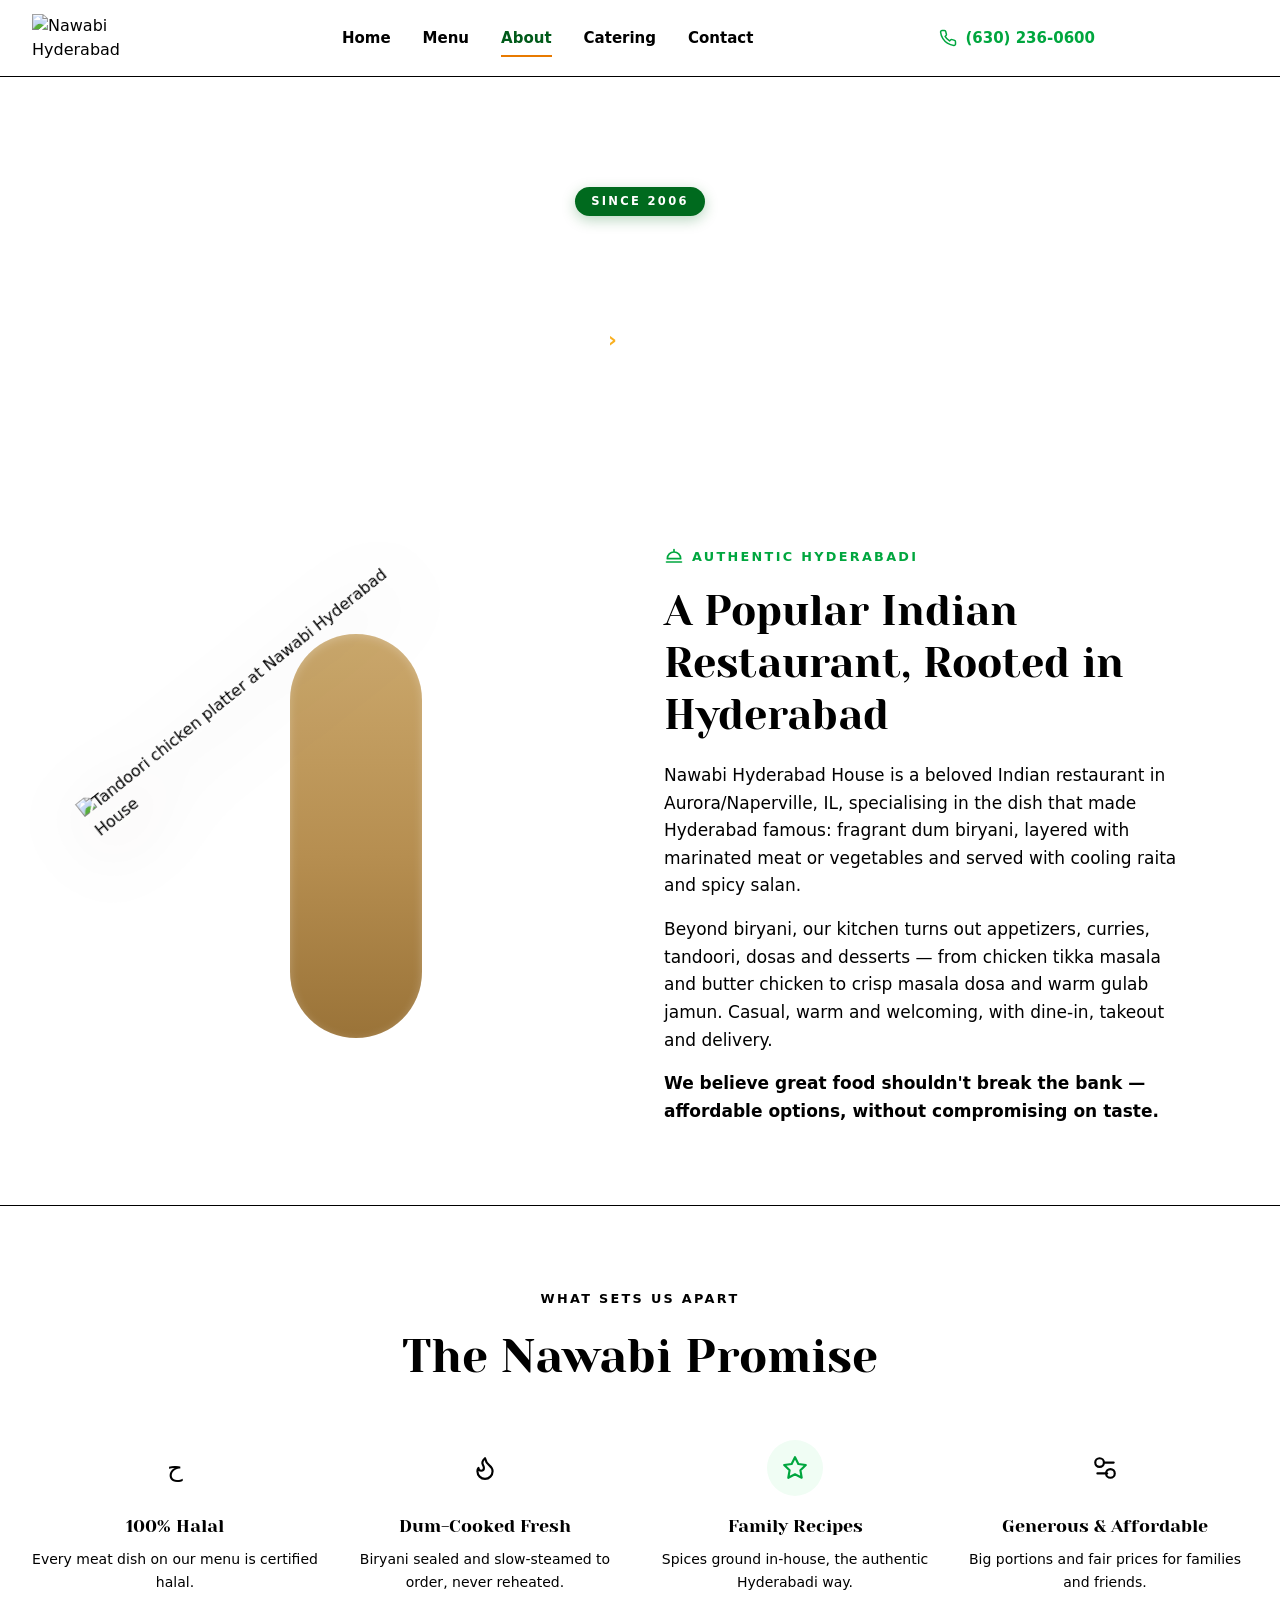
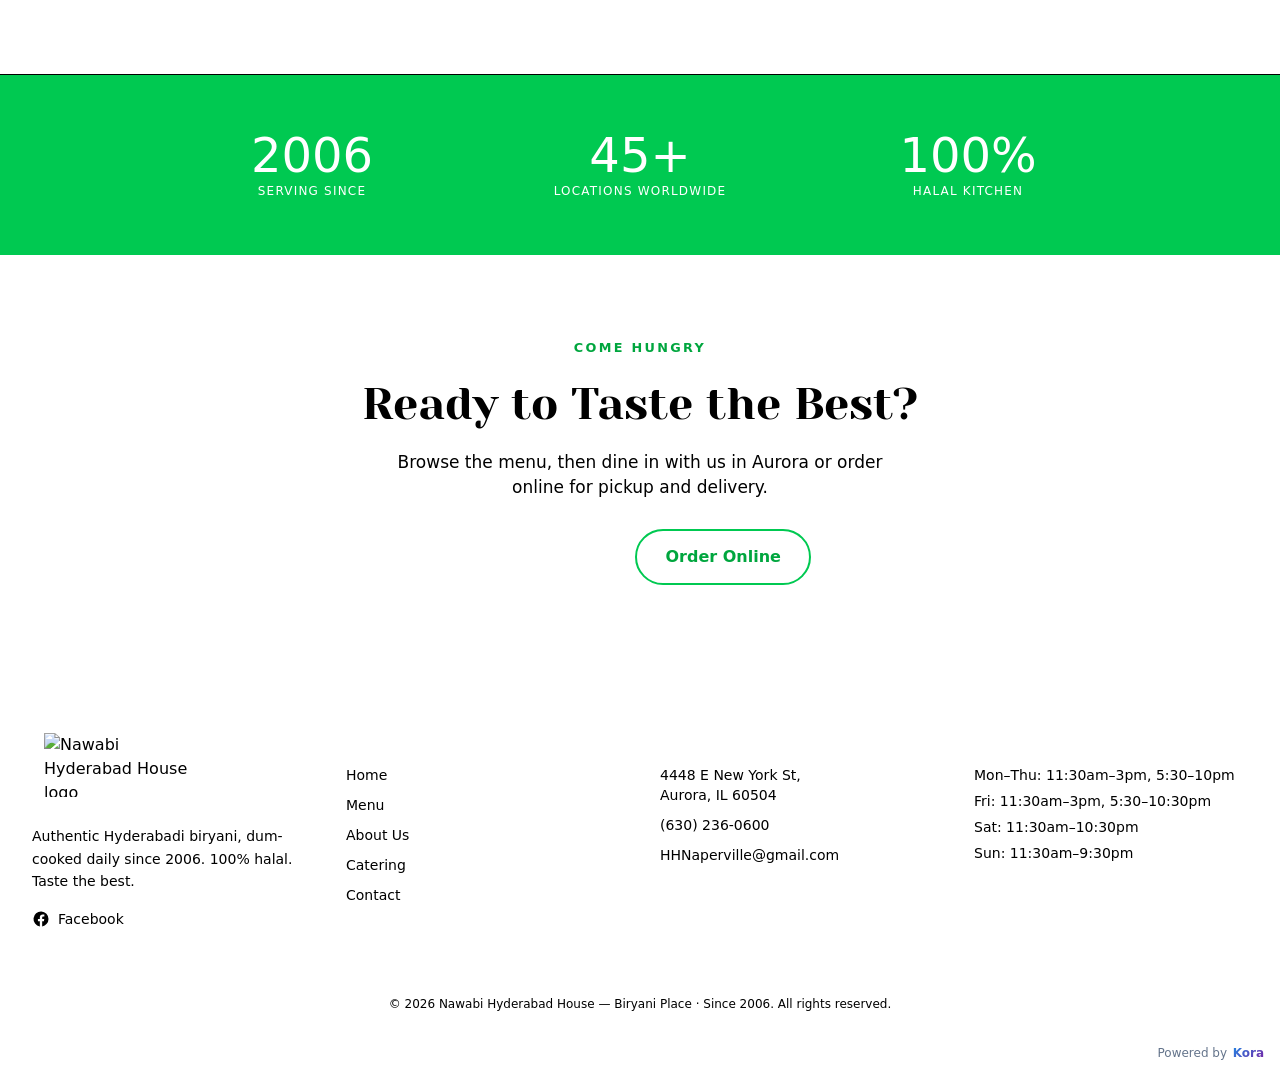
==== commit 6317bccf: "Deploy staging from Kora" ====
--- a/about.html
+++ b/about.html
@@ -1,167 +1,240 @@
 <!DOCTYPE html>
+
 <html class="scroll-smooth" lang="en">
 <head>
-<meta charset="utf-8" />
-<meta name="viewport" content="width=device-width, initial-scale=1.0" />
+  <link rel="icon" href="https://quseprdus1.blob.core.windows.net/kora-business-images/user-media/911e874e-7fd0-4305-8294-da62055246d1/de8c94d8-887e-4625-825f-ec262dbc28df/1782133685_wh6cib.png">
+<meta charset="utf-8"/>
+<meta content="width=device-width, initial-scale=1.0" name="viewport"/>
 <title>About Us | Nawabi Hyderabad House — Hyderabadi Restaurant, Aurora IL</title>
-<meta name="description" content="Since 2006, Nawabi Hyderabad House has served authentic Hyderabadi dum biryani and South Indian cuisine in Aurora/Naperville, IL. 100% halal, family recipes, generous portions." />
-<link rel="canonical" href="https://hhnaperville.com/about" />
-<meta name="robots" content="index, follow" />
-<meta name="theme-color" content="#E87A00" />
-
-<meta property="og:title" content="About Us | Nawabi Hyderabad House" />
-<meta property="og:description" content="Since 2006, authentic Hyderabadi dum biryani and South Indian cuisine in Aurora/Naperville, IL. 100% halal, family recipes, generous portions." />
-<meta property="og:type" content="website" />
-<meta property="og:url" content="https://hhnaperville.com/about" />
-<meta property="og:image" content="https://quseprdus1.blob.core.windows.net/kora-business-images/user-media/911e874e-7fd0-4305-8294-da62055246d1/de8c94d8-887e-4625-825f-ec262dbc28df/1782133757_j66aro.jpg" />
-<meta property="og:site_name" content="Nawabi Hyderabad House" />
-<meta name="twitter:card" content="summary_large_image" />
-<meta name="twitter:title" content="About Us | Nawabi Hyderabad House" />
-<meta name="twitter:description" content="Since 2006, authentic Hyderabadi biryani in Aurora/Naperville, IL. 100% halal, family recipes, generous portions." />
-<meta name="twitter:image" content="https://quseprdus1.blob.core.windows.net/kora-business-images/user-media/911e874e-7fd0-4305-8294-da62055246d1/de8c94d8-887e-4625-825f-ec262dbc28df/1782133757_j66aro.jpg" />
-
-<link rel="icon" type="image/png" href="https://quseprdus1.blob.core.windows.net/kora-business-images/user-media/911e874e-7fd0-4305-8294-da62055246d1/de8c94d8-887e-4625-825f-ec262dbc28df/1782133685_wh6cib.png" sizes="32x32" />
-
-<link rel="preconnect" href="https://fonts.googleapis.com" />
-<link rel="preconnect" href="https://fonts.gstatic.com" crossorigin />
-<link href="https://fonts.googleapis.com/css2?family=Yeseva+One&family=Mukta:wght@300;400;500;600;700;800&family=Pacifico&display=swap" rel="stylesheet" />
-
-<link rel="preload" as="image" href="https://quseprdus1.blob.core.windows.net/kora-business-images/user-media/911e874e-7fd0-4305-8294-da62055246d1/de8c94d8-887e-4625-825f-ec262dbc28df/1782133693_rcuri3.jpg" />
-<link rel="stylesheet" href="assets/styles.css" />
-<link rel="stylesheet" href="style.css?v=20260622" />
-
-<script type="application/ld+json">
-{
+<meta content="Since 2006, Nawabi Hyderabad House has served authentic Hyderabadi dum biryani and South Indian cuisine in Aurora/Naperville, IL. 100% halal, family recipes, generous portions." name="description"/>
+
+<meta content="noindex, nofollow" name="robots"/>
+<meta content="#E87A00" name="theme-color"/>
+<meta content="About Us | Nawabi Hyderabad House" property="og:title"/>
+<meta content="Since 2006, authentic Hyderabadi dum biryani and South Indian cuisine in Aurora/Naperville, IL. 100% halal, family recipes, generous portions." property="og:description"/>
+<meta content="website" property="og:type"/>
+
+<meta content="https://quseprdus1.blob.core.windows.net/kora-business-images/user-media/911e874e-7fd0-4305-8294-da62055246d1/de8c94d8-887e-4625-825f-ec262dbc28df/1782133757_j66aro.jpg" property="og:image"/>
+<meta content="Nawabi Hyderabad House" property="og:site_name"/>
+<meta content="summary_large_image" name="twitter:card"/>
+<meta content="About Us | Nawabi Hyderabad House" name="twitter:title"/>
+<meta content="Since 2006, authentic Hyderabadi biryani in Aurora/Naperville, IL. 100% halal, family recipes, generous portions." name="twitter:description"/>
+<meta content="https://quseprdus1.blob.core.windows.net/kora-business-images/user-media/911e874e-7fd0-4305-8294-da62055246d1/de8c94d8-887e-4625-825f-ec262dbc28df/1782133757_j66aro.jpg" name="twitter:image"/>
+<link href="https://quseprdus1.blob.core.windows.net/kora-business-images/user-media/911e874e-7fd0-4305-8294-da62055246d1/de8c94d8-887e-4625-825f-ec262dbc28df/1782133685_wh6cib.png" rel="icon" sizes="32x32" type="image/png"/>
+<link href="https://fonts.googleapis.com" rel="preconnect"/>
+<link crossorigin="" href="https://fonts.gstatic.com" rel="preconnect"/>
+<link href="https://fonts.googleapis.com/css2?family=Yeseva+One&amp;family=Mukta:wght@300;400;500;600;700;800&amp;family=Pacifico&amp;display=swap" rel="stylesheet"/>
+<link as="image" href="https://quseprdus1.blob.core.windows.net/kora-business-images/user-media/911e874e-7fd0-4305-8294-da62055246d1/de8c94d8-887e-4625-825f-ec262dbc28df/1782133693_rcuri3.jpg" rel="preload"/>
+<link href="assets/styles.css" rel="stylesheet"/>
+<link href="style.css?v=20260622" rel="stylesheet"/>
+<script type="application/ld+json">{
   "@context": "https://schema.org",
   "@type": "AboutPage",
   "name": "About Nawabi Hyderabad House",
-  "url": "https://hhnaperville.com/about",
   "mainEntity": {
     "@type": "Restaurant",
     "name": "Nawabi Hyderabad House",
-    "servesCuisine": ["Hyderabadi", "Indian", "South Indian", "Halal"],
+    "servesCuisine": [
+      "Hyderabadi",
+      "Indian",
+      "South Indian",
+      "Halal"
+    ],
     "foundingDate": "2006",
     "telephone": "+1-630-236-0600",
-    "address": { "@type": "PostalAddress", "streetAddress": "4448 E New York St", "addressLocality": "Aurora", "addressRegion": "IL", "postalCode": "60504", "addressCountry": "US" }
-  }
-}
-</script>
+    "address": {
+      "@type": "PostalAddress",
+      "streetAddress": "4448 E New York St",
+      "addressLocality": "Aurora",
+      "addressRegion": "IL",
+      "postalCode": "60504",
+      "addressCountry": "US"
+    }
+  }
+}</script>
+<!-- KORA_GOOGLE_FONTS_START -->
+<link rel="preconnect" href="https://fonts.googleapis.com">
+<link rel="preconnect" href="https://fonts.gstatic.com" crossorigin>
+<link rel="stylesheet" href="https://fonts.googleapis.com/css2?family=Yeseva+One:wght@400;600;700&family=Mukta:wght@400;600;700&display=swap">
+<!-- KORA_GOOGLE_FONTS_END -->
 </head>
 <body class="bg-cream-50 text-clay-700 font-sans antialiased">
-<a href="#main" class="sr-only focus:not-sr-only focus:absolute focus:z-[60] focus:top-3 focus:left-3 focus:bg-green-500 focus:text-white focus:px-4 focus:py-2 focus:rounded-full">Skip to content</a>
-
+<a class="sr-only focus:not-sr-only focus:absolute focus:z-[60] focus:top-3 focus:left-3 focus:bg-green-500 focus:text-white focus:px-4 focus:py-2 focus:rounded-full" href="#main">Skip to content</a>
 <div id="site-header"></div>
-
 <main id="main">
 <!-- PAGE HERO -->
 <section class="page-hero">
-  <div class="page-hero__inner">
-    <span class="ribbon">Since 2006</span>
-    <h1 class="page-hero__title">About Us</h1>
-    <nav class="page-hero__breadcrumbs" aria-label="Breadcrumb">
-      <a href="index.html">Home</a>
-      <span class="page-hero__separator" aria-hidden="true">›</span>
-      <span aria-current="page">About Us</span>
-    </nav>
-  </div>
-</section>
-
+<div class="page-hero__inner">
+<span class="ribbon">Since 2006</span>
+<h1 class="page-hero__title">About Us</h1>
+<nav aria-label="Breadcrumb" class="page-hero__breadcrumbs">
+<a href="index.html">Home</a>
+<span aria-hidden="true" class="page-hero__separator">›</span>
+<span aria-current="page">About Us</span>
+</nav>
+</div>
+</section>
 <!-- STORY -->
 <section class="bg-cream-50 py-16 md:py-20 overflow-hidden">
-  <div class="mx-auto max-w-6xl grid lg:grid-cols-2 items-center gap-12 px-5 lg:px-8">
-    <div class="js-reveal dish-stage relative aspect-square max-w-[440px] w-full mx-auto">
-      <span class="dish-pillar"></span>
-      <span class="spice spice--slow w-20 md:w-24 left-[-4%] top-[16%]" data-parallax="0.2" style="--rot:-12deg"><img src="https://quseprdus1.blob.core.windows.net/kora-business-images/user-media/911e874e-7fd0-4305-8294-da62055246d1/de8c94d8-887e-4625-825f-ec262dbc28df/1782133718_ixyoic.png" alt="" aria-hidden="true" /></span>
-      <span class="spice w-16 md:w-20 left-[2%] bottom-[6%]" data-parallax="0.3" style="--rot:8deg"><img src="https://quseprdus1.blob.core.windows.net/kora-business-images/user-media/911e874e-7fd0-4305-8294-da62055246d1/de8c94d8-887e-4625-825f-ec262dbc28df/1782133737_msaep4.png" alt="" aria-hidden="true" /></span>
-      <span class="spice spice--rev w-14 md:w-16 right-[2%] top-[4%]" data-parallax="0.26" style="--rot:14deg"><img src="https://quseprdus1.blob.core.windows.net/kora-business-images/user-media/911e874e-7fd0-4305-8294-da62055246d1/de8c94d8-887e-4625-825f-ec262dbc28df/1782133731_alzo57.png" alt="" aria-hidden="true" /></span>
-      <img src="https://quseprdus1.blob.core.windows.net/kora-business-images/user-media/911e874e-7fd0-4305-8294-da62055246d1/de8c94d8-887e-4625-825f-ec262dbc28df/1782133680_2cj1sr.png" alt="Tandoori chicken platter at Nawabi Hyderabad House" width="560" height="560" data-rotate="90" class="spin-dish w-full h-full object-contain p-5" />
-    </div>
-    <div class="js-reveal">
-      <span class="kicker text-green-600 inline-flex items-center gap-2">
-        <svg width="20" height="20" viewBox="0 0 24 24" fill="none" stroke="currentColor" stroke-width="2" stroke-linecap="round" stroke-linejoin="round" aria-hidden="true"><path d="M3 18h18M12 6a8 8 0 0 1 8 8H4a8 8 0 0 1 8-8ZM12 6V3"/></svg>
+<div class="mx-auto max-w-6xl grid lg:grid-cols-2 items-center gap-12 px-5 lg:px-8">
+<div class="js-reveal dish-stage relative aspect-square max-w-[440px] w-full mx-auto">
+<span class="dish-pillar"></span>
+<span class="spice spice--slow w-20 md:w-24 left-[-4%] top-[16%]" data-parallax="0.2" style="--rot:-12deg"><img alt="" aria-hidden="true" src="https://quseprdus1.blob.core.windows.net/kora-business-images/user-media/911e874e-7fd0-4305-8294-da62055246d1/de8c94d8-887e-4625-825f-ec262dbc28df/1782133718_ixyoic.png"/></span>
+<span class="spice w-16 md:w-20 left-[2%] bottom-[6%]" data-parallax="0.3" style="--rot:8deg"><img alt="" aria-hidden="true" src="https://quseprdus1.blob.core.windows.net/kora-business-images/user-media/911e874e-7fd0-4305-8294-da62055246d1/de8c94d8-887e-4625-825f-ec262dbc28df/1782133737_msaep4.png"/></span>
+<span class="spice spice--rev w-14 md:w-16 right-[2%] top-[4%]" data-parallax="0.26" style="--rot:14deg"><img alt="" aria-hidden="true" src="https://quseprdus1.blob.core.windows.net/kora-business-images/user-media/911e874e-7fd0-4305-8294-da62055246d1/de8c94d8-887e-4625-825f-ec262dbc28df/1782133731_alzo57.png"/></span>
+<img alt="Tandoori chicken platter at Nawabi Hyderabad House" class="spin-dish w-full h-full object-contain p-5" data-rotate="90" height="560" src="https://quseprdus1.blob.core.windows.net/kora-business-images/user-media/911e874e-7fd0-4305-8294-da62055246d1/de8c94d8-887e-4625-825f-ec262dbc28df/1782133680_2cj1sr.png" width="560"/>
+</div>
+<div class="js-reveal">
+<span class="kicker text-green-600 inline-flex items-center gap-2">
+<svg aria-hidden="true" fill="none" height="20" stroke="currentColor" stroke-linecap="round" stroke-linejoin="round" stroke-width="2" viewbox="0 0 24 24" width="20"><path d="M3 18h18M12 6a8 8 0 0 1 8 8H4a8 8 0 0 1 8-8ZM12 6V3"></path></svg>
         Authentic Hyderabadi
       </span>
-      <h2 class="mt-3 text-[clamp(1.8rem,4vw,2.6rem)] leading-tight">A Popular Indian Restaurant, Rooted in Hyderabad</h2>
-      <p class="mt-5 text-[17px] leading-relaxed text-clay-600">
+<h2 class="mt-3 text-[clamp(1.8rem,4vw,2.6rem)] leading-tight">A Popular Indian Restaurant, Rooted in Hyderabad</h2>
+<p class="mt-5 text-[17px] leading-relaxed text-clay-600">
         Nawabi Hyderabad House is a beloved Indian restaurant in Aurora/Naperville, IL, specialising in the dish that made Hyderabad famous: fragrant dum biryani, layered with marinated meat or vegetables and served with cooling raita and spicy salan.
       </p>
-      <p class="mt-4 text-[17px] leading-relaxed text-clay-600">
+<p class="mt-4 text-[17px] leading-relaxed text-clay-600">
         Beyond biryani, our kitchen turns out appetizers, curries, tandoori, dosas and desserts — from chicken tikka masala and butter chicken to crisp masala dosa and warm gulab jamun. Casual, warm and welcoming, with dine-in, takeout and delivery.
       </p>
-      <p class="mt-4 text-[17px] leading-relaxed font-semibold text-clay-800">
+<p class="mt-4 text-[17px] leading-relaxed font-semibold text-clay-800">
         We believe great food shouldn't break the bank — affordable options, without compromising on taste.
       </p>
-    </div>
-  </div>
-</section>
-
+</div>
+</div>
+</section>
 <!-- VALUES -->
 <section class="bg-white py-16 md:py-20 border-y border-clay-100">
-  <div class="mx-auto max-w-7xl px-5 lg:px-8">
-    <div class="text-center mb-12 js-reveal">
-      <span class="kicker text-saffron-600">What sets us apart</span>
-      <h2 class="mt-3 text-[clamp(1.9rem,4vw,2.9rem)]">The Nawabi Promise</h2>
-    </div>
-    <div class="grid sm:grid-cols-2 lg:grid-cols-4 gap-6">
-      <article class="js-reveal text-center">
-        <span class="grid place-items-center w-14 h-14 mx-auto rounded-full bg-spice-50 text-spice-400 font-display text-2xl">ح</span>
-        <h3 class="mt-4 text-lg">100% Halal</h3>
-        <p class="mt-2 text-sm text-clay-500 leading-relaxed">Every meat dish on our menu is certified halal.</p>
-      </article>
-      <article class="js-reveal text-center">
-        <span class="grid place-items-center w-14 h-14 mx-auto rounded-full bg-saffron-100 text-saffron-700">
-          <svg width="26" height="26" viewBox="0 0 24 24" fill="none" stroke="currentColor" stroke-width="2" stroke-linecap="round" stroke-linejoin="round" aria-hidden="true"><path d="M8.5 14.5A2.5 2.5 0 0 0 11 12c0-1.38-.5-2-1-3-1.07-2.14-.22-4.05 2-6 .5 2.5 2 4.9 4 6.5 2 1.6 3 3.5 3 5.5a7 7 0 1 1-14 0c0-1.15.43-2.29 1-3a2.5 2.5 0 0 0 2.5 2.5Z"/></svg>
-        </span>
-        <h3 class="mt-4 text-lg">Dum-Cooked Fresh</h3>
-        <p class="mt-2 text-sm text-clay-500 leading-relaxed">Biryani sealed and slow-steamed to order, never reheated.</p>
-      </article>
-      <article class="js-reveal text-center">
-        <span class="grid place-items-center w-14 h-14 mx-auto rounded-full bg-green-50 text-green-600">
-          <svg width="26" height="26" viewBox="0 0 24 24" fill="none" stroke="currentColor" stroke-width="2" stroke-linecap="round" stroke-linejoin="round" aria-hidden="true"><polygon points="12 2 15.09 8.26 22 9.27 17 14.14 18.18 21.02 12 17.77 5.82 21.02 7 14.14 2 9.27 8.91 8.26 12 2"/></svg>
-        </span>
-        <h3 class="mt-4 text-lg">Family Recipes</h3>
-        <p class="mt-2 text-sm text-clay-500 leading-relaxed">Spices ground in-house, the authentic Hyderabadi way.</p>
-      </article>
-      <article class="js-reveal text-center">
-        <span class="grid place-items-center w-14 h-14 mx-auto rounded-full bg-saffron-100 text-saffron-700">
-          <svg width="26" height="26" viewBox="0 0 24 24" fill="none" stroke="currentColor" stroke-width="2" stroke-linecap="round" stroke-linejoin="round" aria-hidden="true"><path d="M20 7h-9M14 17H5M17 21a4 4 0 1 0 0-8 4 4 0 0 0 0 8ZM7 11a4 4 0 1 0 0-8 4 4 0 0 0 0 8Z"/></svg>
-        </span>
-        <h3 class="mt-4 text-lg">Generous &amp; Affordable</h3>
-        <p class="mt-2 text-sm text-clay-500 leading-relaxed">Big portions and fair prices for families and friends.</p>
-      </article>
-    </div>
-  </div>
-</section>
-
+<div class="mx-auto max-w-7xl px-5 lg:px-8">
+<div class="text-center mb-12 js-reveal">
+<span class="kicker text-saffron-600">What sets us apart</span>
+<h2 class="mt-3 text-[clamp(1.9rem,4vw,2.9rem)]">The Nawabi Promise</h2>
+</div>
+<div class="grid sm:grid-cols-2 lg:grid-cols-4 gap-6">
+<article class="js-reveal text-center">
+<span class="grid place-items-center w-14 h-14 mx-auto rounded-full bg-spice-50 text-spice-400 font-display text-2xl">ح</span>
+<h3 class="mt-4 text-lg">100% Halal</h3>
+<p class="mt-2 text-sm text-clay-500 leading-relaxed">Every meat dish on our menu is certified halal.</p>
+</article>
+<article class="js-reveal text-center">
+<span class="grid place-items-center w-14 h-14 mx-auto rounded-full bg-saffron-100 text-saffron-700">
+<svg aria-hidden="true" fill="none" height="26" stroke="currentColor" stroke-linecap="round" stroke-linejoin="round" stroke-width="2" viewbox="0 0 24 24" width="26"><path d="M8.5 14.5A2.5 2.5 0 0 0 11 12c0-1.38-.5-2-1-3-1.07-2.14-.22-4.05 2-6 .5 2.5 2 4.9 4 6.5 2 1.6 3 3.5 3 5.5a7 7 0 1 1-14 0c0-1.15.43-2.29 1-3a2.5 2.5 0 0 0 2.5 2.5Z"></path></svg>
+</span>
+<h3 class="mt-4 text-lg">Dum-Cooked Fresh</h3>
+<p class="mt-2 text-sm text-clay-500 leading-relaxed">Biryani sealed and slow-steamed to order, never reheated.</p>
+</article>
+<article class="js-reveal text-center">
+<span class="grid place-items-center w-14 h-14 mx-auto rounded-full bg-green-50 text-green-600">
+<svg aria-hidden="true" fill="none" height="26" stroke="currentColor" stroke-linecap="round" stroke-linejoin="round" stroke-width="2" viewbox="0 0 24 24" width="26"><polygon points="12 2 15.09 8.26 22 9.27 17 14.14 18.18 21.02 12 17.77 5.82 21.02 7 14.14 2 9.27 8.91 8.26 12 2"></polygon></svg>
+</span>
+<h3 class="mt-4 text-lg">Family Recipes</h3>
+<p class="mt-2 text-sm text-clay-500 leading-relaxed">Spices ground in-house, the authentic Hyderabadi way.</p>
+</article>
+<article class="js-reveal text-center">
+<span class="grid place-items-center w-14 h-14 mx-auto rounded-full bg-saffron-100 text-saffron-700">
+<svg aria-hidden="true" fill="none" height="26" stroke="currentColor" stroke-linecap="round" stroke-linejoin="round" stroke-width="2" viewbox="0 0 24 24" width="26"><path d="M20 7h-9M14 17H5M17 21a4 4 0 1 0 0-8 4 4 0 0 0 0 8ZM7 11a4 4 0 1 0 0-8 4 4 0 0 0 0 8Z"></path></svg>
+</span>
+<h3 class="mt-4 text-lg">Generous &amp; Affordable</h3>
+<p class="mt-2 text-sm text-clay-500 leading-relaxed">Big portions and fair prices for families and friends.</p>
+</article>
+</div>
+</div>
+</section>
 <!-- STATS -->
 <section class="bg-green-500 text-white py-14">
-  <div class="mx-auto max-w-5xl grid grid-cols-3 gap-6 px-5 lg:px-8 text-center">
-    <div class="js-reveal"><div class="font-display text-4xl md:text-5xl">2006</div><div class="text-xs uppercase tracking-widest text-cream-100/80 mt-1">Serving Since</div></div>
-    <div class="js-reveal"><div class="font-display text-4xl md:text-5xl">45+</div><div class="text-xs uppercase tracking-widest text-cream-100/80 mt-1">Locations Worldwide</div></div>
-    <div class="js-reveal"><div class="font-display text-4xl md:text-5xl">100%</div><div class="text-xs uppercase tracking-widest text-cream-100/80 mt-1">Halal Kitchen</div></div>
-  </div>
-</section>
-
+<div class="mx-auto max-w-5xl grid grid-cols-3 gap-6 px-5 lg:px-8 text-center">
+<div class="js-reveal"><div class="font-display text-4xl md:text-5xl">2006</div><div class="text-xs uppercase tracking-widest text-cream-100/80 mt-1">Serving Since</div></div>
+<div class="js-reveal"><div class="font-display text-4xl md:text-5xl">45+</div><div class="text-xs uppercase tracking-widest text-cream-100/80 mt-1">Locations Worldwide</div></div>
+<div class="js-reveal"><div class="font-display text-4xl md:text-5xl">100%</div><div class="text-xs uppercase tracking-widest text-cream-100/80 mt-1">Halal Kitchen</div></div>
+</div>
+</section>
 <!-- CTA -->
 <section class="bg-cream-50 py-16 md:py-20">
-  <div class="mx-auto max-w-4xl px-5 lg:px-8 text-center">
-    <span class="kicker text-green-600">Come hungry</span>
-    <h2 class="mt-3 text-[clamp(1.9rem,4vw,2.8rem)]">Ready to Taste the Best?</h2>
-    <p class="mt-3 mx-auto max-w-lg text-[17px] text-clay-600">Browse the menu, then dine in with us in Aurora or order online for pickup and delivery.</p>
-    <div class="mt-7 flex flex-wrap justify-center gap-3">
-      <a href="menu.html" class="inline-flex items-center gap-2 rounded-full bg-saffron-500 px-7 py-3.5 font-bold text-white shadow-[var(--shadow-glow)] hover:bg-saffron-600 transition-colors">View Menu</a>
-      <a href="https://order.toasttab.com/online/hhnaperville" target="_blank" rel="noopener" class="inline-flex items-center gap-2 rounded-full border-2 border-green-500 px-7 py-3.5 font-bold text-green-600 hover:bg-green-50 transition-colors">Order Online</a>
-    </div>
-  </div>
+<div class="mx-auto max-w-4xl px-5 lg:px-8 text-center">
+<span class="kicker text-green-600">Come hungry</span>
+<h2 class="mt-3 text-[clamp(1.9rem,4vw,2.8rem)]">Ready to Taste the Best?</h2>
+<p class="mt-3 mx-auto max-w-lg text-[17px] text-clay-600">Browse the menu, then dine in with us in Aurora or order online for pickup and delivery.</p>
+<div class="mt-7 flex flex-wrap justify-center gap-3">
+<a class="inline-flex items-center gap-2 rounded-full bg-saffron-500 px-7 py-3.5 font-bold text-white shadow-[var(--shadow-glow)] hover:bg-saffron-600 transition-colors" href="menu.html">View Menu</a>
+<a class="inline-flex items-center gap-2 rounded-full border-2 border-green-500 px-7 py-3.5 font-bold text-green-600 hover:bg-green-50 transition-colors" href="https://order.toasttab.com/online/hhnaperville" rel="noopener" target="_blank">Order Online</a>
+</div>
+</div>
 </section>
 </main>
-
 <div id="site-footer"></div>
-
-<button data-to-top aria-label="Back to top" class="to-top fixed bottom-6 right-6 z-40 grid place-items-center w-12 h-12 rounded-full bg-green-500 text-white shadow-lg opacity-0 translate-y-3 pointer-events-none hover:bg-green-600">
-  <svg width="20" height="20" viewBox="0 0 24 24" fill="none" stroke="currentColor" stroke-width="2" stroke-linecap="round" stroke-linejoin="round" aria-hidden="true"><line x1="12" y1="19" x2="12" y2="5"/><polyline points="5 12 12 5 19 12"/></svg>
+<button aria-label="Back to top" class="to-top fixed bottom-6 right-6 z-40 grid place-items-center w-12 h-12 rounded-full bg-green-500 text-white shadow-lg opacity-0 translate-y-3 pointer-events-none hover:bg-green-600" data-to-top="">
+<svg aria-hidden="true" fill="none" height="20" stroke="currentColor" stroke-linecap="round" stroke-linejoin="round" stroke-width="2" viewbox="0 0 24 24" width="20"><line x1="12" x2="12" y1="19" y2="5"></line><polyline points="5 12 12 5 19 12"></polyline></svg>
 </button>
-
 <script src="js/main.js"></script>
+<!-- KORA_BRANDING_FOOTER_SCRIPT_START -->
+<script>
+(function () {
+  var koraUrl = "https://askkora.ai";
+  var muted = "#64748b";
+  var blue = "#1E88E5";
+  var purple = "#7B1FA2";
+  var startMarker = 'KORA_' + 'BRANDING_FOOTER_START';
+  var endMarker = 'KORA_' + 'BRANDING_FOOTER_END';
+  var selector = '[data-kora-branding-footer="true"], .kora-powered-by';
+
+  function removeExisting() {
+    document.querySelectorAll(selector).forEach(function (node) {
+      if (node && node.parentNode) node.parentNode.removeChild(node);
+    });
+    var walker = document.createTreeWalker(document.documentElement, NodeFilter.SHOW_COMMENT);
+    var comments = [];
+    while (walker.nextNode()) {
+      if (walker.currentNode.nodeValue.indexOf(startMarker) !== -1 || walker.currentNode.nodeValue.indexOf(endMarker) !== -1) {
+        comments.push(walker.currentNode);
+      }
+    }
+    comments.forEach(function (node) {
+      if (node && node.parentNode) node.parentNode.removeChild(node);
+    });
+  }
+
+  function buildBranding() {
+    var wrapper = document.createElement('div');
+    wrapper.className = 'kora-powered-by';
+    wrapper.setAttribute('data-kora-branding-footer', 'true');
+    wrapper.style.cssText = 'display:flex;justify-content:flex-end;align-items:center;gap:0.35rem;padding:0.75rem 1rem;font-size:0.75rem;';
+    wrapper.innerHTML = '<span style="color:' + muted + '">Powered by</span>' +
+      '<a href="' + koraUrl + '" target="_blank" rel="noopener noreferrer" style="text-decoration:none;font-weight:600;background:linear-gradient(135deg,' + blue + ',' + purple + ');-webkit-background-clip:text;background-clip:text;-webkit-text-fill-color:transparent">Kora</a>';
+    return wrapper;
+  }
+
+  function targetFooter(allowFallback) {
+    var footer = document.querySelector('footer');
+    if (footer) return footer;
+    if (!allowFallback) return null;
+    return document.getElementById('site-footer') || document.body;
+  }
+
+  function placeBranding(allowFallback) {
+    var target = targetFooter(allowFallback);
+    if (!target) return false;
+    removeExisting();
+    target.appendChild(document.createComment(' ' + startMarker + ' '));
+    target.appendChild(buildBranding());
+    target.appendChild(document.createComment(' ' + endMarker + ' '));
+    return target.tagName && target.tagName.toLowerCase() === 'footer';
+  }
+
+  function start() {
+    if (placeBranding(false)) return;
+    var observer = new MutationObserver(function () {
+      if (placeBranding(false)) observer.disconnect();
+    });
+    observer.observe(document.documentElement, { childList: true, subtree: true });
+    window.setTimeout(function () { observer.disconnect(); placeBranding(true); }, 3000);
+  }
+
+  if (document.readyState === 'loading') {
+    document.addEventListener('DOMContentLoaded', start);
+  } else {
+    start();
+  }
+}());
+</script>
+<!-- KORA_BRANDING_FOOTER_SCRIPT_END -->
 </body>
 </html>
--- a/assets/styles.css
+++ b/assets/styles.css
@@ -1,2 +1,2 @@
 /*! tailwindcss v4.2.1 | MIT License | https://tailwindcss.com */
-@layer properties{@supports (((-webkit-hyphens:none)) and (not (margin-trim:inline))) or ((-moz-orient:inline) and (not (color:rgb(from red r g b)))){*,:before,:after,::backdrop{--tw-translate-x:0;--tw-translate-y:0;--tw-translate-z:0;--tw-rotate-x:initial;--tw-rotate-y:initial;--tw-rotate-z:initial;--tw-skew-x:initial;--tw-skew-y:initial;--tw-space-y-reverse:0;--tw-divide-x-reverse:0;--tw-border-style:solid;--tw-divide-y-reverse:0;--tw-gradient-position:initial;--tw-gradient-from:#0000;--tw-gradient-via:#0000;--tw-gradient-to:#0000;--tw-gradient-stops:initial;--tw-gradient-via-stops:initial;--tw-gradient-from-position:0%;--tw-gradient-via-position:50%;--tw-gradient-to-position:100%;--tw-leading:initial;--tw-font-weight:initial;--tw-tracking:initial;--tw-shadow:0 0 #0000;--tw-shadow-color:initial;--tw-shadow-alpha:100%;--tw-inset-shadow:0 0 #0000;--tw-inset-shadow-color:initial;--tw-inset-shadow-alpha:100%;--tw-ring-color:initial;--tw-ring-shadow:0 0 #0000;--tw-inset-ring-color:initial;--tw-inset-ring-shadow:0 0 #0000;--tw-ring-inset:initial;--tw-ring-offset-width:0px;--tw-ring-offset-color:#fff;--tw-ring-offset-shadow:0 0 #0000;--tw-blur:initial;--tw-brightness:initial;--tw-contrast:initial;--tw-grayscale:initial;--tw-hue-rotate:initial;--tw-invert:initial;--tw-opacity:initial;--tw-saturate:initial;--tw-sepia:initial;--tw-drop-shadow:initial;--tw-drop-shadow-color:initial;--tw-drop-shadow-alpha:100%;--tw-drop-shadow-size:initial;--tw-backdrop-blur:initial;--tw-backdrop-brightness:initial;--tw-backdrop-contrast:initial;--tw-backdrop-grayscale:initial;--tw-backdrop-hue-rotate:initial;--tw-backdrop-invert:initial;--tw-backdrop-opacity:initial;--tw-backdrop-saturate:initial;--tw-backdrop-sepia:initial;--tw-duration:initial;--tw-scale-x:1;--tw-scale-y:1;--tw-scale-z:1}}}@layer theme{:root,:host{--font-sans:"Mukta", system-ui, -apple-system, "Segoe UI", sans-serif;--font-mono:ui-monospace, SFMono-Regular, Menlo, Monaco, Consolas, "Liberation Mono", "Courier New", monospace;--color-green-50:#e8f3eb;--color-green-500:#006a1e;--color-green-600:#005a19;--color-green-700:#044a16;--color-white:#fff;--spacing:.25rem;--container-xs:20rem;--container-md:28rem;--container-lg:32rem;--container-xl:36rem;--container-2xl:42rem;--container-3xl:48rem;--container-4xl:56rem;--container-5xl:64rem;--container-6xl:72rem;--container-7xl:80rem;--text-xs:.75rem;--text-xs--line-height:calc(1 / .75);--text-sm:.875rem;--text-sm--line-height:calc(1.25 / .875);--text-base:1rem;--text-base--line-height:calc(1.5 / 1);--text-lg:1.125rem;--text-lg--line-height:calc(1.75 / 1.125);--text-xl:1.25rem;--text-xl--line-height:calc(1.75 / 1.25);--text-2xl:1.5rem;--text-2xl--line-height:calc(2 / 1.5);--text-3xl:1.875rem;--text-3xl--line-height:calc(2.25 / 1.875);--text-4xl:2.25rem;--text-4xl--line-height:calc(2.5 / 2.25);--text-5xl:3rem;--text-5xl--line-height:1;--font-weight-semibold:600;--font-weight-bold:700;--font-weight-extrabold:800;--tracking-wide:.025em;--tracking-widest:.1em;--leading-tight:1.25;--leading-relaxed:1.625;--radius-xl:.75rem;--radius-2xl:1rem;--radius-3xl:1.5rem;--drop-shadow-2xl:0 25px 25px #00000026;--blur-3xl:64px;--default-transition-duration:.15s;--default-transition-timing-function:cubic-bezier(.4, 0, .2, 1);--default-font-family:var(--font-sans);--default-mono-font-family:var(--font-mono);--color-saffron-100:#fee6c2;--color-saffron-300:#f9b021;--color-saffron-400:#f0930e;--color-saffron-500:#e87a00;--color-saffron-600:#c76300;--color-saffron-700:#9e4d04;--color-spice-50:#fdecec;--color-spice-400:#d21f24;--color-cream-50:#fffdf4;--color-cream-100:#fffbd6;--color-cream-200:#fbf1bd;--color-clay-100:#efe6d6;--color-clay-200:#dbc9ae;--color-clay-400:#9a7b50;--color-clay-500:#6e5436;--color-clay-600:#4e3a24;--color-clay-700:#3a2a19;--color-clay-800:#2a1d10;--color-clay-900:#1c1209;--font-display:"Yeseva One", Georgia, "Times New Roman", serif;--font-script:"Pacifico", "Brush Script MT", cursive;--shadow-card:0 1px 2px #2a1d100f, 0 8px 24px #2a1d1014;--shadow-glow:0 8px 28px #e87a0059}}@layer base{*,:after,:before,::backdrop{box-sizing:border-box;border:0 solid;margin:0;padding:0}::file-selector-button{box-sizing:border-box;border:0 solid;margin:0;padding:0}html,:host{-webkit-text-size-adjust:100%;tab-size:4;line-height:1.5;font-family:var(--default-font-family,ui-sans-serif, system-ui, sans-serif, "Apple Color Emoji", "Segoe UI Emoji", "Segoe UI Symbol", "Noto Color Emoji");font-feature-settings:var(--default-font-feature-settings,normal);font-variation-settings:var(--default-font-variation-settings,normal);-webkit-tap-highlight-color:transparent}hr{height:0;color:inherit;border-top-width:1px}abbr:where([title]){-webkit-text-decoration:underline dotted;text-decoration:underline dotted}h1,h2,h3,h4,h5,h6{font-size:inherit;font-weight:inherit}a{color:inherit;-webkit-text-decoration:inherit;-webkit-text-decoration:inherit;-webkit-text-decoration:inherit;text-decoration:inherit}b,strong{font-weight:bolder}code,kbd,samp,pre{font-family:var(--default-mono-font-family,ui-monospace, SFMono-Regular, Menlo, Monaco, Consolas, "Liberation Mono", "Courier New", monospace);font-feature-settings:var(--default-mono-font-feature-settings,normal);font-variation-settings:var(--default-mono-font-variation-settings,normal);font-size:1em}small{font-size:80%}sub,sup{vertical-align:baseline;font-size:75%;line-height:0;position:relative}sub{bottom:-.25em}sup{top:-.5em}table{text-indent:0;border-color:inherit;border-collapse:collapse}:-moz-focusring{outline:auto}progress{vertical-align:baseline}summary{display:list-item}ol,ul,menu{list-style:none}img,svg,video,canvas,audio,iframe,embed,object{vertical-align:middle;display:block}img,video{max-width:100%;height:auto}button,input,select,optgroup,textarea{font:inherit;font-feature-settings:inherit;font-variation-settings:inherit;letter-spacing:inherit;color:inherit;opacity:1;background-color:#0000;border-radius:0}::file-selector-button{font:inherit;font-feature-settings:inherit;font-variation-settings:inherit;letter-spacing:inherit;color:inherit;opacity:1;background-color:#0000;border-radius:0}:where(select:is([multiple],[size])) optgroup{font-weight:bolder}:where(select:is([multiple],[size])) optgroup option{padding-inline-start:20px}::file-selector-button{margin-inline-end:4px}::placeholder{opacity:1}@supports (not ((-webkit-appearance:-apple-pay-button))) or (contain-intrinsic-size:1px){::placeholder{color:currentColor}@supports (color:color-mix(in lab, red, red)){::placeholder{color:color-mix(in oklab, currentcolor 50%, transparent)}}}textarea{resize:vertical}::-webkit-search-decoration{-webkit-appearance:none}::-webkit-date-and-time-value{min-height:1lh;text-align:inherit}::-webkit-datetime-edit{display:inline-flex}::-webkit-datetime-edit-fields-wrapper{padding:0}::-webkit-datetime-edit{padding-block:0}::-webkit-datetime-edit-year-field{padding-block:0}::-webkit-datetime-edit-month-field{padding-block:0}::-webkit-datetime-edit-day-field{padding-block:0}::-webkit-datetime-edit-hour-field{padding-block:0}::-webkit-datetime-edit-minute-field{padding-block:0}::-webkit-datetime-edit-second-field{padding-block:0}::-webkit-datetime-edit-millisecond-field{padding-block:0}::-webkit-datetime-edit-meridiem-field{padding-block:0}::-webkit-calendar-picker-indicator{line-height:1}:-moz-ui-invalid{box-shadow:none}button,input:where([type=button],[type=reset],[type=submit]){appearance:button}::file-selector-button{appearance:button}::-webkit-inner-spin-button{height:auto}::-webkit-outer-spin-button{height:auto}[hidden]:where(:not([hidden=until-found])){display:none!important}html{scroll-behavior:smooth;scroll-padding-top:6rem}body{font-family:var(--font-sans);color:var(--color-clay-700);background:var(--color-cream-50);-webkit-font-smoothing:antialiased}h1,h2,h3,h4{font-family:var(--font-display);color:var(--color-clay-800);letter-spacing:-.01em;font-weight:400}}@layer components;@layer utilities{.pointer-events-none{pointer-events:none}.sr-only{clip-path:inset(50%);white-space:nowrap;border-width:0;width:1px;height:1px;margin:-1px;padding:0;position:absolute;overflow:hidden}.absolute{position:absolute}.fixed{position:fixed}.relative{position:relative}.sticky{position:sticky}.inset-0{inset:calc(var(--spacing) * 0)}.inset-x-0{inset-inline:calc(var(--spacing) * 0)}.start{inset-inline-start:var(--spacing)}.-top-24{top:calc(var(--spacing) * -24)}.top-0{top:calc(var(--spacing) * 0)}.top-4{top:calc(var(--spacing) * 4)}.top-\[4\%\]{top:4%}.top-\[5\%\]{top:5%}.top-\[6\%\]{top:6%}.top-\[16\%\]{top:16%}.top-\[20\%\]{top:20%}.top-\[24\%\]{top:24%}.-right-24{right:calc(var(--spacing) * -24)}.right-0{right:calc(var(--spacing) * 0)}.right-6{right:calc(var(--spacing) * 6)}.right-\[-7\%\]{right:-7%}.right-\[2\%\]{right:2%}.right-\[5\%\]{right:5%}.right-\[6\%\]{right:6%}.right-\[10\%\]{right:10%}.bottom-0{bottom:calc(var(--spacing) * 0)}.bottom-6{bottom:calc(var(--spacing) * 6)}.bottom-\[5\%\]{bottom:5%}.bottom-\[6\%\]{bottom:6%}.bottom-\[8\%\]{bottom:8%}.bottom-\[10\%\]{bottom:10%}.bottom-\[14\%\]{bottom:14%}.left-0{left:calc(var(--spacing) * 0)}.left-\[-4\%\]{left:-4%}.left-\[-5\%\]{left:-5%}.left-\[2\%\]{left:2%}.left-\[4\%\]{left:4%}.left-\[5\%\]{left:5%}.left-\[8\%\]{left:8%}.left-\[46\%\]{left:46%}.z-10{z-index:10}.z-40{z-index:40}.z-50{z-index:50}.order-1{order:1}.order-2{order:2}.container{width:100%}@media (min-width:40rem){.container{max-width:40rem}}@media (min-width:48rem){.container{max-width:48rem}}@media (min-width:64rem){.container{max-width:64rem}}@media (min-width:80rem){.container{max-width:80rem}}@media (min-width:96rem){.container{max-width:96rem}}.mx-auto{margin-inline:auto}.-mt-2{margin-top:calc(var(--spacing) * -2)}.mt-0\.5{margin-top:calc(var(--spacing) * .5)}.mt-1{margin-top:calc(var(--spacing) * 1)}.mt-2{margin-top:calc(var(--spacing) * 2)}.mt-3{margin-top:calc(var(--spacing) * 3)}.mt-4{margin-top:calc(var(--spacing) * 4)}.mt-5{margin-top:calc(var(--spacing) * 5)}.mt-6{margin-top:calc(var(--spacing) * 6)}.mt-7{margin-top:calc(var(--spacing) * 7)}.mt-8{margin-top:calc(var(--spacing) * 8)}.mt-9{margin-top:calc(var(--spacing) * 9)}.mt-10{margin-top:calc(var(--spacing) * 10)}.mb-1{margin-bottom:calc(var(--spacing) * 1)}.mb-2{margin-bottom:calc(var(--spacing) * 2)}.mb-3{margin-bottom:calc(var(--spacing) * 3)}.mb-4{margin-bottom:calc(var(--spacing) * 4)}.mb-8{margin-bottom:calc(var(--spacing) * 8)}.mb-10{margin-bottom:calc(var(--spacing) * 10)}.mb-12{margin-bottom:calc(var(--spacing) * 12)}.ml-1{margin-left:calc(var(--spacing) * 1)}.ml-auto{margin-left:auto}.block{display:block}.flex{display:flex}.grid{display:grid}.hidden{display:none}.inline-block{display:inline-block}.inline-flex{display:inline-flex}.table{display:table}.aspect-\[4\/3\]{aspect-ratio:4/3}.aspect-square{aspect-ratio:1}.h-9{height:calc(var(--spacing) * 9)}.h-10{height:calc(var(--spacing) * 10)}.h-11{height:calc(var(--spacing) * 11)}.h-12{height:calc(var(--spacing) * 12)}.h-14{height:calc(var(--spacing) * 14)}.h-16{height:calc(var(--spacing) * 16)}.h-40{height:calc(var(--spacing) * 40)}.h-52{height:calc(var(--spacing) * 52)}.h-\[420px\]{height:420px}.h-auto{height:auto}.h-full{height:100%}.min-h-\[320px\]{min-height:320px}.min-h-\[460px\]{min-height:460px}.w-9{width:calc(var(--spacing) * 9)}.w-10{width:calc(var(--spacing) * 10)}.w-11{width:calc(var(--spacing) * 11)}.w-12{width:calc(var(--spacing) * 12)}.w-14{width:calc(var(--spacing) * 14)}.w-16{width:calc(var(--spacing) * 16)}.w-20{width:calc(var(--spacing) * 20)}.w-24{width:calc(var(--spacing) * 24)}.w-56{width:calc(var(--spacing) * 56)}.w-64{width:calc(var(--spacing) * 64)}.w-\[420px\]{width:420px}.w-auto{width:auto}.w-full{width:100%}.max-w-2xl{max-width:var(--container-2xl)}.max-w-3xl{max-width:var(--container-3xl)}.max-w-4xl{max-width:var(--container-4xl)}.max-w-5xl{max-width:var(--container-5xl)}.max-w-6xl{max-width:var(--container-6xl)}.max-w-7xl{max-width:var(--container-7xl)}.max-w-\[440px\]{max-width:440px}.max-w-\[460px\]{max-width:460px}.max-w-lg{max-width:var(--container-lg)}.max-w-md{max-width:var(--container-md)}.max-w-xl{max-width:var(--container-xl)}.max-w-xs{max-width:var(--container-xs)}.shrink-0{flex-shrink:0}.translate-y-3{--tw-translate-y:calc(var(--spacing) * 3);translate:var(--tw-translate-x) var(--tw-translate-y)}.transform{transform:var(--tw-rotate-x,) var(--tw-rotate-y,) var(--tw-rotate-z,) var(--tw-skew-x,) var(--tw-skew-y,)}.resize{resize:both}.grid-cols-2{grid-template-columns:repeat(2,minmax(0,1fr))}.grid-cols-3{grid-template-columns:repeat(3,minmax(0,1fr))}.flex-col{flex-direction:column}.flex-wrap{flex-wrap:wrap}.place-items-center{place-items:center}.items-baseline{align-items:baseline}.items-center{align-items:center}.items-end{align-items:flex-end}.items-start{align-items:flex-start}.justify-between{justify-content:space-between}.justify-center{justify-content:center}.gap-1\.5{gap:calc(var(--spacing) * 1.5)}.gap-2{gap:calc(var(--spacing) * 2)}.gap-2\.5{gap:calc(var(--spacing) * 2.5)}.gap-3{gap:calc(var(--spacing) * 3)}.gap-4{gap:calc(var(--spacing) * 4)}.gap-5{gap:calc(var(--spacing) * 5)}.gap-6{gap:calc(var(--spacing) * 6)}.gap-8{gap:calc(var(--spacing) * 8)}.gap-10{gap:calc(var(--spacing) * 10)}.gap-12{gap:calc(var(--spacing) * 12)}:where(.space-y-1\.5>:not(:last-child)){--tw-space-y-reverse:0;margin-block-start:calc(calc(var(--spacing) * 1.5) * var(--tw-space-y-reverse));margin-block-end:calc(calc(var(--spacing) * 1.5) * calc(1 - var(--tw-space-y-reverse)))}:where(.space-y-2\.5>:not(:last-child)){--tw-space-y-reverse:0;margin-block-start:calc(calc(var(--spacing) * 2.5) * var(--tw-space-y-reverse));margin-block-end:calc(calc(var(--spacing) * 2.5) * calc(1 - var(--tw-space-y-reverse)))}:where(.space-y-4>:not(:last-child)){--tw-space-y-reverse:0;margin-block-start:calc(calc(var(--spacing) * 4) * var(--tw-space-y-reverse));margin-block-end:calc(calc(var(--spacing) * 4) * calc(1 - var(--tw-space-y-reverse)))}.gap-x-7{column-gap:calc(var(--spacing) * 7)}.gap-x-12{column-gap:calc(var(--spacing) * 12)}.gap-y-3{row-gap:calc(var(--spacing) * 3)}.gap-y-3\.5{row-gap:calc(var(--spacing) * 3.5)}:where(.divide-x>:not(:last-child)){--tw-divide-x-reverse:0;border-inline-style:var(--tw-border-style);border-inline-start-width:calc(1px * var(--tw-divide-x-reverse));border-inline-end-width:calc(1px * calc(1 - var(--tw-divide-x-reverse)))}:where(.divide-y>:not(:last-child)){--tw-divide-y-reverse:0;border-bottom-style:var(--tw-border-style);border-top-style:var(--tw-border-style);border-top-width:calc(1px * var(--tw-divide-y-reverse));border-bottom-width:calc(1px * calc(1 - var(--tw-divide-y-reverse)))}:where(.divide-clay-100>:not(:last-child)){border-color:var(--color-clay-100)}:where(.divide-white\/15>:not(:last-child)){border-color:#ffffff26}@supports (color:color-mix(in lab, red, red)){:where(.divide-white\/15>:not(:last-child)){border-color:color-mix(in oklab, var(--color-white) 15%, transparent)}}.overflow-hidden{overflow:hidden}.scroll-smooth{scroll-behavior:smooth}.rounded-2xl{border-radius:var(--radius-2xl)}.rounded-3xl{border-radius:var(--radius-3xl)}.rounded-full{border-radius:3.40282e38px}.rounded-xl{border-radius:var(--radius-xl)}.border{border-style:var(--tw-border-style);border-width:1px}.border-2{border-style:var(--tw-border-style);border-width:2px}.border-4{border-style:var(--tw-border-style);border-width:4px}.border-y{border-block-style:var(--tw-border-style);border-block-width:1px}.border-t{border-top-style:var(--tw-border-style);border-top-width:1px}.border-b{border-bottom-style:var(--tw-border-style);border-bottom-width:1px}.border-dashed{--tw-border-style:dashed;border-style:dashed}.border-clay-100{border-color:var(--color-clay-100)}.border-clay-200{border-color:var(--color-clay-200)}.border-clay-200\/70{border-color:#dbc9aeb3}@supports (color:color-mix(in lab, red, red)){.border-clay-200\/70{border-color:color-mix(in oklab, var(--color-clay-200) 70%, transparent)}}.border-green-500{border-color:var(--color-green-500)}.border-white\/10{border-color:#ffffff1a}@supports (color:color-mix(in lab, red, red)){.border-white\/10{border-color:color-mix(in oklab, var(--color-white) 10%, transparent)}}.border-white\/15{border-color:#ffffff26}@supports (color:color-mix(in lab, red, red)){.border-white\/15{border-color:color-mix(in oklab, var(--color-white) 15%, transparent)}}.bg-clay-800{background-color:var(--color-clay-800)}.bg-clay-900\/70{background-color:#1c1209b3}@supports (color:color-mix(in lab, red, red)){.bg-clay-900\/70{background-color:color-mix(in oklab, var(--color-clay-900) 70%, transparent)}}.bg-clay-900\/72{background-color:#1c1209b8}@supports (color:color-mix(in lab, red, red)){.bg-clay-900\/72{background-color:color-mix(in oklab, var(--color-clay-900) 72%, transparent)}}.bg-cream-50{background-color:var(--color-cream-50)}.bg-cream-50\/90{background-color:#fffdf4e6}@supports (color:color-mix(in lab, red, red)){.bg-cream-50\/90{background-color:color-mix(in oklab, var(--color-cream-50) 90%, transparent)}}.bg-cream-100{background-color:var(--color-cream-100)}.bg-green-50{background-color:var(--color-green-50)}.bg-green-500{background-color:var(--color-green-500)}.bg-saffron-100{background-color:var(--color-saffron-100)}.bg-saffron-100\/60{background-color:#fee6c299}@supports (color:color-mix(in lab, red, red)){.bg-saffron-100\/60{background-color:color-mix(in oklab, var(--color-saffron-100) 60%, transparent)}}.bg-saffron-500{background-color:var(--color-saffron-500)}.bg-spice-50{background-color:var(--color-spice-50)}.bg-white{background-color:var(--color-white)}.bg-gradient-to-t{--tw-gradient-position:to top in oklab;background-image:linear-gradient(var(--tw-gradient-stops))}.from-clay-900\/85{--tw-gradient-from:#1c1209d9}@supports (color:color-mix(in lab, red, red)){.from-clay-900\/85{--tw-gradient-from:color-mix(in oklab, var(--color-clay-900) 85%, transparent)}}.from-clay-900\/85{--tw-gradient-stops:var(--tw-gradient-via-stops,var(--tw-gradient-position), var(--tw-gradient-from) var(--tw-gradient-from-position), var(--tw-gradient-to) var(--tw-gradient-to-position))}.to-transparent{--tw-gradient-to:transparent;--tw-gradient-stops:var(--tw-gradient-via-stops,var(--tw-gradient-position), var(--tw-gradient-from) var(--tw-gradient-from-position), var(--tw-gradient-to) var(--tw-gradient-to-position))}.object-contain{object-fit:contain}.object-cover{object-fit:cover}.p-3{padding:calc(var(--spacing) * 3)}.p-5{padding:calc(var(--spacing) * 5)}.p-6{padding:calc(var(--spacing) * 6)}.p-7{padding:calc(var(--spacing) * 7)}.px-2{padding-inline:calc(var(--spacing) * 2)}.px-4{padding-inline:calc(var(--spacing) * 4)}.px-5{padding-inline:calc(var(--spacing) * 5)}.px-6{padding-inline:calc(var(--spacing) * 6)}.px-7{padding-inline:calc(var(--spacing) * 7)}.px-8{padding-inline:calc(var(--spacing) * 8)}.py-0\.5{padding-block:calc(var(--spacing) * .5)}.py-2{padding-block:calc(var(--spacing) * 2)}.py-2\.5{padding-block:calc(var(--spacing) * 2.5)}.py-3{padding-block:calc(var(--spacing) * 3)}.py-3\.5{padding-block:calc(var(--spacing) * 3.5)}.py-4{padding-block:calc(var(--spacing) * 4)}.py-5{padding-block:calc(var(--spacing) * 5)}.py-6{padding-block:calc(var(--spacing) * 6)}.py-12{padding-block:calc(var(--spacing) * 12)}.py-14{padding-block:calc(var(--spacing) * 14)}.py-16{padding-block:calc(var(--spacing) * 16)}.pt-4{padding-top:calc(var(--spacing) * 4)}.pt-12{padding-top:calc(var(--spacing) * 12)}.pt-14{padding-top:calc(var(--spacing) * 14)}.pb-3{padding-bottom:calc(var(--spacing) * 3)}.pb-10{padding-bottom:calc(var(--spacing) * 10)}.pb-14{padding-bottom:calc(var(--spacing) * 14)}.pb-16{padding-bottom:calc(var(--spacing) * 16)}.text-center{text-align:center}.align-middle{vertical-align:middle}.font-display{font-family:var(--font-display)}.font-sans{font-family:var(--font-sans)}.text-2xl{font-size:var(--text-2xl);line-height:var(--tw-leading,var(--text-2xl--line-height))}.text-3xl{font-size:var(--text-3xl);line-height:var(--tw-leading,var(--text-3xl--line-height))}.text-4xl{font-size:var(--text-4xl);line-height:var(--tw-leading,var(--text-4xl--line-height))}.text-base{font-size:var(--text-base);line-height:var(--tw-leading,var(--text-base--line-height))}.text-lg{font-size:var(--text-lg);line-height:var(--tw-leading,var(--text-lg--line-height))}.text-sm{font-size:var(--text-sm);line-height:var(--tw-leading,var(--text-sm--line-height))}.text-xl{font-size:var(--text-xl);line-height:var(--tw-leading,var(--text-xl--line-height))}.text-xs{font-size:var(--text-xs);line-height:var(--tw-leading,var(--text-xs--line-height))}.text-\[11px\]{font-size:11px}.text-\[13px\]{font-size:13px}.text-\[15px\]{font-size:15px}.text-\[16px\]{font-size:16px}.text-\[17px\]{font-size:17px}.text-\[clamp\(1\.6rem\,3\.5vw\,2\.4rem\)\]{font-size:clamp(1.6rem,3.5vw,2.4rem)}.text-\[clamp\(1\.7rem\,4vw\,2\.5rem\)\]{font-size:clamp(1.7rem,4vw,2.5rem)}.text-\[clamp\(1\.8rem\,4vw\,2\.5rem\)\]{font-size:clamp(1.8rem,4vw,2.5rem)}.text-\[clamp\(1\.8rem\,4vw\,2\.6rem\)\]{font-size:clamp(1.8rem,4vw,2.6rem)}.text-\[clamp\(1\.8rem\,4vw\,2\.7rem\)\]{font-size:clamp(1.8rem,4vw,2.7rem)}.text-\[clamp\(1\.9rem\,4vw\,2\.8rem\)\]{font-size:clamp(1.9rem,4vw,2.8rem)}.text-\[clamp\(1\.9rem\,4vw\,2\.9rem\)\]{font-size:clamp(1.9rem,4vw,2.9rem)}.text-\[clamp\(2\.2rem\,5vw\,3\.6rem\)\]{font-size:clamp(2.2rem,5vw,3.6rem)}.text-\[clamp\(2\.6rem\,6vw\,4\.6rem\)\]{font-size:clamp(2.6rem,6vw,4.6rem)}.leading-\[1\.02\]{--tw-leading:1.02;line-height:1.02}.leading-relaxed{--tw-leading:var(--leading-relaxed);line-height:var(--leading-relaxed)}.leading-tight{--tw-leading:var(--leading-tight);line-height:var(--leading-tight)}.font-bold{--tw-font-weight:var(--font-weight-bold);font-weight:var(--font-weight-bold)}.font-extrabold{--tw-font-weight:var(--font-weight-extrabold);font-weight:var(--font-weight-extrabold)}.font-semibold{--tw-font-weight:var(--font-weight-semibold);font-weight:var(--font-weight-semibold)}.tracking-wide{--tw-tracking:var(--tracking-wide);letter-spacing:var(--tracking-wide)}.tracking-widest{--tw-tracking:var(--tracking-widest);letter-spacing:var(--tracking-widest)}.break-all{word-break:break-all}.whitespace-nowrap{white-space:nowrap}.text-clay-400{color:var(--color-clay-400)}.text-clay-500{color:var(--color-clay-500)}.text-clay-600{color:var(--color-clay-600)}.text-clay-700{color:var(--color-clay-700)}.text-clay-800{color:var(--color-clay-800)}.text-cream-50{color:var(--color-cream-50)}.text-cream-100{color:var(--color-cream-100)}.text-cream-100\/80{color:#fffbd6cc}@supports (color:color-mix(in lab, red, red)){.text-cream-100\/80{color:color-mix(in oklab, var(--color-cream-100) 80%, transparent)}}.text-cream-100\/90{color:#fffbd6e6}@supports (color:color-mix(in lab, red, red)){.text-cream-100\/90{color:color-mix(in oklab, var(--color-cream-100) 90%, transparent)}}.text-cream-200\/60{color:#fbf1bd99}@supports (color:color-mix(in lab, red, red)){.text-cream-200\/60{color:color-mix(in oklab, var(--color-cream-200) 60%, transparent)}}.text-cream-200\/80{color:#fbf1bdcc}@supports (color:color-mix(in lab, red, red)){.text-cream-200\/80{color:color-mix(in oklab, var(--color-cream-200) 80%, transparent)}}.text-green-500{color:var(--color-green-500)}.text-green-600{color:var(--color-green-600)}.text-green-700{color:var(--color-green-700)}.text-saffron-300{color:var(--color-saffron-300)}.text-saffron-400{color:var(--color-saffron-400)}.text-saffron-500{color:var(--color-saffron-500)}.text-saffron-600{color:var(--color-saffron-600)}.text-saffron-700{color:var(--color-saffron-700)}.text-spice-400{color:var(--color-spice-400)}.text-white{color:var(--color-white)}.text-white\/90{color:#ffffffe6}@supports (color:color-mix(in lab, red, red)){.text-white\/90{color:color-mix(in oklab, var(--color-white) 90%, transparent)}}.text-white\/95{color:#fffffff2}@supports (color:color-mix(in lab, red, red)){.text-white\/95{color:color-mix(in oklab, var(--color-white) 95%, transparent)}}.uppercase{text-transform:uppercase}.not-italic{font-style:normal}.underline{text-decoration-line:underline}.antialiased{-webkit-font-smoothing:antialiased;-moz-osx-font-smoothing:grayscale}.opacity-0{opacity:0}.shadow-2xl{--tw-shadow:0 25px 50px -12px var(--tw-shadow-color,#00000040);box-shadow:var(--tw-inset-shadow), var(--tw-inset-ring-shadow), var(--tw-ring-offset-shadow), var(--tw-ring-shadow), var(--tw-shadow)}.shadow-\[var\(--shadow-card\)\]{--tw-shadow:var(--shadow-card);box-shadow:var(--tw-inset-shadow), var(--tw-inset-ring-shadow), var(--tw-ring-offset-shadow), var(--tw-ring-shadow), var(--tw-shadow)}.shadow-\[var\(--shadow-glow\)\]{--tw-shadow:var(--shadow-glow);box-shadow:var(--tw-inset-shadow), var(--tw-inset-ring-shadow), var(--tw-ring-offset-shadow), var(--tw-ring-shadow), var(--tw-shadow)}.shadow-lg{--tw-shadow:0 10px 15px -3px var(--tw-shadow-color,#0000001a), 0 4px 6px -4px var(--tw-shadow-color,#0000001a);box-shadow:var(--tw-inset-shadow), var(--tw-inset-ring-shadow), var(--tw-ring-offset-shadow), var(--tw-ring-shadow), var(--tw-shadow)}.shadow-xl{--tw-shadow:0 20px 25px -5px var(--tw-shadow-color,#0000001a), 0 8px 10px -6px var(--tw-shadow-color,#0000001a);box-shadow:var(--tw-inset-shadow), var(--tw-inset-ring-shadow), var(--tw-ring-offset-shadow), var(--tw-ring-shadow), var(--tw-shadow)}.blur-3xl{--tw-blur:blur(var(--blur-3xl));filter:var(--tw-blur,) var(--tw-brightness,) var(--tw-contrast,) var(--tw-grayscale,) var(--tw-hue-rotate,) var(--tw-invert,) var(--tw-saturate,) var(--tw-sepia,) var(--tw-drop-shadow,)}.drop-shadow-2xl{--tw-drop-shadow-size:drop-shadow(0 25px 25px var(--tw-drop-shadow-color,#00000026));--tw-drop-shadow:drop-shadow(var(--drop-shadow-2xl));filter:var(--tw-blur,) var(--tw-brightness,) var(--tw-contrast,) var(--tw-grayscale,) var(--tw-hue-rotate,) var(--tw-invert,) var(--tw-saturate,) var(--tw-sepia,) var(--tw-drop-shadow,)}.backdrop-blur{--tw-backdrop-blur:blur(8px);-webkit-backdrop-filter:var(--tw-backdrop-blur,) var(--tw-backdrop-brightness,) var(--tw-backdrop-contrast,) var(--tw-backdrop-grayscale,) var(--tw-backdrop-hue-rotate,) var(--tw-backdrop-invert,) var(--tw-backdrop-opacity,) var(--tw-backdrop-saturate,) var(--tw-backdrop-sepia,);backdrop-filter:var(--tw-backdrop-blur,) var(--tw-backdrop-brightness,) var(--tw-backdrop-contrast,) var(--tw-backdrop-grayscale,) var(--tw-backdrop-hue-rotate,) var(--tw-backdrop-invert,) var(--tw-backdrop-opacity,) var(--tw-backdrop-saturate,) var(--tw-backdrop-sepia,)}.transition-colors{transition-property:color,background-color,border-color,outline-color,text-decoration-color,fill,stroke,--tw-gradient-from,--tw-gradient-via,--tw-gradient-to;transition-timing-function:var(--tw-ease,var(--default-transition-timing-function));transition-duration:var(--tw-duration,var(--default-transition-duration))}.transition-transform{transition-property:transform,translate,scale,rotate;transition-timing-function:var(--tw-ease,var(--default-transition-timing-function));transition-duration:var(--tw-duration,var(--default-transition-duration))}.duration-500{--tw-duration:.5s;transition-duration:.5s}@media (hover:hover){.group-hover\:scale-105:is(:where(.group):hover *){--tw-scale-x:105%;--tw-scale-y:105%;--tw-scale-z:105%;scale:var(--tw-scale-x) var(--tw-scale-y)}.hover\:-translate-y-1:hover{--tw-translate-y:calc(var(--spacing) * -1);translate:var(--tw-translate-x) var(--tw-translate-y)}.hover\:bg-cream-100:hover{background-color:var(--color-cream-100)}.hover\:bg-green-50:hover{background-color:var(--color-green-50)}.hover\:bg-green-600:hover{background-color:var(--color-green-600)}.hover\:bg-saffron-600:hover{background-color:var(--color-saffron-600)}.hover\:text-green-700:hover{color:var(--color-green-700)}.hover\:text-white:hover{color:var(--color-white)}}.focus\:not-sr-only:focus{clip-path:none;white-space:normal;width:auto;height:auto;margin:0;padding:0;position:static;overflow:visible}.focus\:absolute:focus{position:absolute}.focus\:top-3:focus{top:calc(var(--spacing) * 3)}.focus\:left-3:focus{left:calc(var(--spacing) * 3)}.focus\:z-\[60\]:focus{z-index:60}.focus\:rounded-full:focus{border-radius:3.40282e38px}.focus\:bg-green-500:focus{background-color:var(--color-green-500)}.focus\:px-4:focus{padding-inline:calc(var(--spacing) * 4)}.focus\:py-2:focus{padding-block:calc(var(--spacing) * 2)}.focus\:text-white:focus{color:var(--color-white)}@media (min-width:40rem){.sm\:-right-3{right:calc(var(--spacing) * -3)}.sm\:-left-4{left:calc(var(--spacing) * -4)}.sm\:grid-cols-2{grid-template-columns:repeat(2,minmax(0,1fr))}.sm\:gap-3{gap:calc(var(--spacing) * 3)}}@media (min-width:48rem){.md\:col-span-1{grid-column:span 1/span 1}.md\:col-span-2{grid-column:span 2/span 2}.md\:flex{display:flex}.md\:hidden{display:none}.md\:w-14{width:calc(var(--spacing) * 14)}.md\:w-16{width:calc(var(--spacing) * 16)}.md\:w-20{width:calc(var(--spacing) * 20)}.md\:w-24{width:calc(var(--spacing) * 24)}.md\:w-36{width:calc(var(--spacing) * 36)}.md\:w-40{width:calc(var(--spacing) * 40)}.md\:w-80{width:calc(var(--spacing) * 80)}.md\:w-\[26rem\]{width:26rem}.md\:grid-cols-2{grid-template-columns:repeat(2,minmax(0,1fr))}.md\:grid-cols-3{grid-template-columns:repeat(3,minmax(0,1fr))}.md\:grid-cols-4{grid-template-columns:repeat(4,minmax(0,1fr))}.md\:py-16{padding-block:calc(var(--spacing) * 16)}.md\:py-20{padding-block:calc(var(--spacing) * 20)}.md\:py-24{padding-block:calc(var(--spacing) * 24)}.md\:pb-16{padding-bottom:calc(var(--spacing) * 16)}.md\:pb-20{padding-bottom:calc(var(--spacing) * 20)}.md\:text-5xl{font-size:var(--text-5xl);line-height:var(--tw-leading,var(--text-5xl--line-height))}}@media (min-width:64rem){.lg\:sticky{position:sticky}.lg\:top-24{top:calc(var(--spacing) * 24)}.lg\:order-1{order:1}.lg\:order-2{order:2}.lg\:inline-flex{display:inline-flex}.lg\:grid-cols-2{grid-template-columns:repeat(2,minmax(0,1fr))}.lg\:grid-cols-3{grid-template-columns:repeat(3,minmax(0,1fr))}.lg\:grid-cols-4{grid-template-columns:repeat(4,minmax(0,1fr))}.lg\:px-8{padding-inline:calc(var(--spacing) * 8)}.lg\:pt-16{padding-top:calc(var(--spacing) * 16)}.lg\:pb-20{padding-bottom:calc(var(--spacing) * 20)}}}@property --tw-translate-x{syntax:"*";inherits:false;initial-value:0}@property --tw-translate-y{syntax:"*";inherits:false;initial-value:0}@property --tw-translate-z{syntax:"*";inherits:false;initial-value:0}@property --tw-rotate-x{syntax:"*";inherits:false}@property --tw-rotate-y{syntax:"*";inherits:false}@property --tw-rotate-z{syntax:"*";inherits:false}@property --tw-skew-x{syntax:"*";inherits:false}@property --tw-skew-y{syntax:"*";inherits:false}@property --tw-space-y-reverse{syntax:"*";inherits:false;initial-value:0}@property --tw-divide-x-reverse{syntax:"*";inherits:false;initial-value:0}@property --tw-border-style{syntax:"*";inherits:false;initial-value:solid}@property --tw-divide-y-reverse{syntax:"*";inherits:false;initial-value:0}@property --tw-gradient-position{syntax:"*";inherits:false}@property --tw-gradient-from{syntax:"<color>";inherits:false;initial-value:#0000}@property --tw-gradient-via{syntax:"<color>";inherits:false;initial-value:#0000}@property --tw-gradient-to{syntax:"<color>";inherits:false;initial-value:#0000}@property --tw-gradient-stops{syntax:"*";inherits:false}@property --tw-gradient-via-stops{syntax:"*";inherits:false}@property --tw-gradient-from-position{syntax:"<length-percentage>";inherits:false;initial-value:0%}@property --tw-gradient-via-position{syntax:"<length-percentage>";inherits:false;initial-value:50%}@property --tw-gradient-to-position{syntax:"<length-percentage>";inherits:false;initial-value:100%}@property --tw-leading{syntax:"*";inherits:false}@property --tw-font-weight{syntax:"*";inherits:false}@property --tw-tracking{syntax:"*";inherits:false}@property --tw-shadow{syntax:"*";inherits:false;initial-value:0 0 #0000}@property --tw-shadow-color{syntax:"*";inherits:false}@property --tw-shadow-alpha{syntax:"<percentage>";inherits:false;initial-value:100%}@property --tw-inset-shadow{syntax:"*";inherits:false;initial-value:0 0 #0000}@property --tw-inset-shadow-color{syntax:"*";inherits:false}@property --tw-inset-shadow-alpha{syntax:"<percentage>";inherits:false;initial-value:100%}@property --tw-ring-color{syntax:"*";inherits:false}@property --tw-ring-shadow{syntax:"*";inherits:false;initial-value:0 0 #0000}@property --tw-inset-ring-color{syntax:"*";inherits:false}@property --tw-inset-ring-shadow{syntax:"*";inherits:false;initial-value:0 0 #0000}@property --tw-ring-inset{syntax:"*";inherits:false}@property --tw-ring-offset-width{syntax:"<length>";inherits:false;initial-value:0}@property --tw-ring-offset-color{syntax:"*";inherits:false;initial-value:#fff}@property --tw-ring-offset-shadow{syntax:"*";inherits:false;initial-value:0 0 #0000}@property --tw-blur{syntax:"*";inherits:false}@property --tw-brightness{syntax:"*";inherits:false}@property --tw-contrast{syntax:"*";inherits:false}@property --tw-grayscale{syntax:"*";inherits:false}@property --tw-hue-rotate{syntax:"*";inherits:false}@property --tw-invert{syntax:"*";inherits:false}@property --tw-opacity{syntax:"*";inherits:false}@property --tw-saturate{syntax:"*";inherits:false}@property --tw-sepia{syntax:"*";inherits:false}@property --tw-drop-shadow{syntax:"*";inherits:false}@property --tw-drop-shadow-color{syntax:"*";inherits:false}@property --tw-drop-shadow-alpha{syntax:"<percentage>";inherits:false;initial-value:100%}@property --tw-drop-shadow-size{syntax:"*";inherits:false}@property --tw-backdrop-blur{syntax:"*";inherits:false}@property --tw-backdrop-brightness{syntax:"*";inherits:false}@property --tw-backdrop-contrast{syntax:"*";inherits:false}@property --tw-backdrop-grayscale{syntax:"*";inherits:false}@property --tw-backdrop-hue-rotate{syntax:"*";inherits:false}@property --tw-backdrop-invert{syntax:"*";inherits:false}@property --tw-backdrop-opacity{syntax:"*";inherits:false}@property --tw-backdrop-saturate{syntax:"*";inherits:false}@property --tw-backdrop-sepia{syntax:"*";inherits:false}@property --tw-duration{syntax:"*";inherits:false}@property --tw-scale-x{syntax:"*";inherits:false;initial-value:1}@property --tw-scale-y{syntax:"*";inherits:false;initial-value:1}@property --tw-scale-z{syntax:"*";inherits:false;initial-value:1}+@layer properties{@supports (((-webkit-hyphens:none)) and (not (margin-trim:inline))) or ((-moz-orient:inline) and (not (color:rgb(from red r g b)))){*,:before,:after,::backdrop{--tw-translate-x:0;--tw-translate-y:0;--tw-translate-z:0;--tw-rotate-x:initial;--tw-rotate-y:initial;--tw-rotate-z:initial;--tw-skew-x:initial;--tw-skew-y:initial;--tw-space-y-reverse:0;--tw-divide-y-reverse:0;--tw-border-style:solid;--tw-gradient-position:initial;--tw-gradient-from:#0000;--tw-gradient-via:#0000;--tw-gradient-to:#0000;--tw-gradient-stops:initial;--tw-gradient-via-stops:initial;--tw-gradient-from-position:0%;--tw-gradient-via-position:50%;--tw-gradient-to-position:100%;--tw-leading:initial;--tw-font-weight:initial;--tw-tracking:initial;--tw-shadow:0 0 #0000;--tw-shadow-color:initial;--tw-shadow-alpha:100%;--tw-inset-shadow:0 0 #0000;--tw-inset-shadow-color:initial;--tw-inset-shadow-alpha:100%;--tw-ring-color:initial;--tw-ring-shadow:0 0 #0000;--tw-inset-ring-color:initial;--tw-inset-ring-shadow:0 0 #0000;--tw-ring-inset:initial;--tw-ring-offset-width:0px;--tw-ring-offset-color:#fff;--tw-ring-offset-shadow:0 0 #0000;--tw-blur:initial;--tw-brightness:initial;--tw-contrast:initial;--tw-grayscale:initial;--tw-hue-rotate:initial;--tw-invert:initial;--tw-opacity:initial;--tw-saturate:initial;--tw-sepia:initial;--tw-drop-shadow:initial;--tw-drop-shadow-color:initial;--tw-drop-shadow-alpha:100%;--tw-drop-shadow-size:initial;--tw-backdrop-blur:initial;--tw-backdrop-brightness:initial;--tw-backdrop-contrast:initial;--tw-backdrop-grayscale:initial;--tw-backdrop-hue-rotate:initial;--tw-backdrop-invert:initial;--tw-backdrop-opacity:initial;--tw-backdrop-saturate:initial;--tw-backdrop-sepia:initial;--tw-duration:initial;--tw-scale-x:1;--tw-scale-y:1;--tw-scale-z:1}}}@layer theme{:root,:host{--font-sans:ui-sans-serif, system-ui, sans-serif, "Apple Color Emoji", "Segoe UI Emoji", "Segoe UI Symbol", "Noto Color Emoji";--font-mono:ui-monospace, SFMono-Regular, Menlo, Monaco, Consolas, "Liberation Mono", "Courier New", monospace;--color-green-50:oklch(98.2% .018 155.826);--color-green-500:oklch(72.3% .219 149.579);--color-green-600:oklch(62.7% .194 149.214);--color-green-700:oklch(52.7% .154 150.069);--color-white:#fff;--spacing:.25rem;--container-xs:20rem;--container-md:28rem;--container-lg:32rem;--container-xl:36rem;--container-2xl:42rem;--container-3xl:48rem;--container-4xl:56rem;--container-5xl:64rem;--container-6xl:72rem;--container-7xl:80rem;--text-xs:.75rem;--text-xs--line-height:calc(1 / .75);--text-sm:.875rem;--text-sm--line-height:calc(1.25 / .875);--text-base:1rem;--text-base--line-height:calc(1.5 / 1);--text-lg:1.125rem;--text-lg--line-height:calc(1.75 / 1.125);--text-xl:1.25rem;--text-xl--line-height:calc(1.75 / 1.25);--text-2xl:1.5rem;--text-2xl--line-height:calc(2 / 1.5);--text-3xl:1.875rem;--text-3xl--line-height:calc(2.25 / 1.875);--text-4xl:2.25rem;--text-4xl--line-height:calc(2.5 / 2.25);--text-5xl:3rem;--text-5xl--line-height:1;--font-weight-semibold:600;--font-weight-bold:700;--font-weight-extrabold:800;--tracking-wide:.025em;--tracking-widest:.1em;--leading-tight:1.25;--leading-relaxed:1.625;--radius-xl:.75rem;--radius-2xl:1rem;--radius-3xl:1.5rem;--drop-shadow-2xl:0 25px 25px #00000026;--blur-3xl:64px;--default-transition-duration:.15s;--default-transition-timing-function:cubic-bezier(.4, 0, .2, 1);--default-font-family:var(--font-sans);--default-mono-font-family:var(--font-mono);--font-heading:"Yeseva One", serif;--font-body:Mukta, sans-serif}}@layer base{*,:after,:before,::backdrop{box-sizing:border-box;border:0 solid;margin:0;padding:0}::file-selector-button{box-sizing:border-box;border:0 solid;margin:0;padding:0}html,:host{-webkit-text-size-adjust:100%;tab-size:4;line-height:1.5;font-family:var(--default-font-family,ui-sans-serif, system-ui, sans-serif, "Apple Color Emoji", "Segoe UI Emoji", "Segoe UI Symbol", "Noto Color Emoji");font-feature-settings:var(--default-font-feature-settings,normal);font-variation-settings:var(--default-font-variation-settings,normal);-webkit-tap-highlight-color:transparent}hr{height:0;color:inherit;border-top-width:1px}abbr:where([title]){-webkit-text-decoration:underline dotted;text-decoration:underline dotted}h1,h2,h3,h4,h5,h6{font-size:inherit;font-weight:inherit}a{color:inherit;-webkit-text-decoration:inherit;-webkit-text-decoration:inherit;-webkit-text-decoration:inherit;text-decoration:inherit}b,strong{font-weight:bolder}code,kbd,samp,pre{font-family:var(--default-mono-font-family,ui-monospace, SFMono-Regular, Menlo, Monaco, Consolas, "Liberation Mono", "Courier New", monospace);font-feature-settings:var(--default-mono-font-feature-settings,normal);font-variation-settings:var(--default-mono-font-variation-settings,normal);font-size:1em}small{font-size:80%}sub,sup{vertical-align:baseline;font-size:75%;line-height:0;position:relative}sub{bottom:-.25em}sup{top:-.5em}table{text-indent:0;border-color:inherit;border-collapse:collapse}:-moz-focusring{outline:auto}progress{vertical-align:baseline}summary{display:list-item}ol,ul,menu{list-style:none}img,svg,video,canvas,audio,iframe,embed,object{vertical-align:middle;display:block}img,video{max-width:100%;height:auto}button,input,select,optgroup,textarea{font:inherit;font-feature-settings:inherit;font-variation-settings:inherit;letter-spacing:inherit;color:inherit;opacity:1;background-color:#0000;border-radius:0}::file-selector-button{font:inherit;font-feature-settings:inherit;font-variation-settings:inherit;letter-spacing:inherit;color:inherit;opacity:1;background-color:#0000;border-radius:0}:where(select:is([multiple],[size])) optgroup{font-weight:bolder}:where(select:is([multiple],[size])) optgroup option{padding-inline-start:20px}::file-selector-button{margin-inline-end:4px}::placeholder{opacity:1}@supports (not ((-webkit-appearance:-apple-pay-button))) or (contain-intrinsic-size:1px){::placeholder{color:currentColor}@supports (color:color-mix(in lab, red, red)){::placeholder{color:color-mix(in oklab, currentcolor 50%, transparent)}}}textarea{resize:vertical}::-webkit-search-decoration{-webkit-appearance:none}::-webkit-date-and-time-value{min-height:1lh;text-align:inherit}::-webkit-datetime-edit{display:inline-flex}::-webkit-datetime-edit-fields-wrapper{padding:0}::-webkit-datetime-edit{padding-block:0}::-webkit-datetime-edit-year-field{padding-block:0}::-webkit-datetime-edit-month-field{padding-block:0}::-webkit-datetime-edit-day-field{padding-block:0}::-webkit-datetime-edit-hour-field{padding-block:0}::-webkit-datetime-edit-minute-field{padding-block:0}::-webkit-datetime-edit-second-field{padding-block:0}::-webkit-datetime-edit-millisecond-field{padding-block:0}::-webkit-datetime-edit-meridiem-field{padding-block:0}::-webkit-calendar-picker-indicator{line-height:1}:-moz-ui-invalid{box-shadow:none}button,input:where([type=button],[type=reset],[type=submit]){appearance:button}::file-selector-button{appearance:button}::-webkit-inner-spin-button{height:auto}::-webkit-outer-spin-button{height:auto}[hidden]:where(:not([hidden=until-found])){display:none!important}body{font-family:var(--font-body)}h1,h2,h3,h4,h5,h6{font-family:var(--font-heading)}}@layer components;@layer utilities{.pointer-events-none{pointer-events:none}.sr-only{clip-path:inset(50%);white-space:nowrap;border-width:0;width:1px;height:1px;margin:-1px;padding:0;position:absolute;overflow:hidden}.absolute{position:absolute}.fixed{position:fixed}.relative{position:relative}.sticky{position:sticky}.inset-x-0{inset-inline:calc(var(--spacing) * 0)}.-top-24{top:calc(var(--spacing) * -24)}.top-0{top:calc(var(--spacing) * 0)}.top-\[4\%\]{top:4%}.top-\[5\%\]{top:5%}.top-\[6\%\]{top:6%}.top-\[16\%\]{top:16%}.top-\[20\%\]{top:20%}.top-\[24\%\]{top:24%}.-right-24{right:calc(var(--spacing) * -24)}.right-6{right:calc(var(--spacing) * 6)}.right-\[-7\%\]{right:-7%}.right-\[2\%\]{right:2%}.right-\[5\%\]{right:5%}.right-\[6\%\]{right:6%}.right-\[10\%\]{right:10%}.bottom-0{bottom:calc(var(--spacing) * 0)}.bottom-6{bottom:calc(var(--spacing) * 6)}.bottom-\[5\%\]{bottom:5%}.bottom-\[6\%\]{bottom:6%}.bottom-\[8\%\]{bottom:8%}.bottom-\[10\%\]{bottom:10%}.bottom-\[14\%\]{bottom:14%}.left-\[-4\%\]{left:-4%}.left-\[-5\%\]{left:-5%}.left-\[2\%\]{left:2%}.left-\[4\%\]{left:4%}.left-\[5\%\]{left:5%}.left-\[8\%\]{left:8%}.left-\[46\%\]{left:46%}.z-10{z-index:10}.z-40{z-index:40}.z-50{z-index:50}.order-1{order:1}.order-2{order:2}.mx-auto{margin-inline:auto}.-mt-2{margin-top:calc(var(--spacing) * -2)}.mt-0\.5{margin-top:calc(var(--spacing) * .5)}.mt-1{margin-top:calc(var(--spacing) * 1)}.mt-2{margin-top:calc(var(--spacing) * 2)}.mt-3{margin-top:calc(var(--spacing) * 3)}.mt-4{margin-top:calc(var(--spacing) * 4)}.mt-5{margin-top:calc(var(--spacing) * 5)}.mt-6{margin-top:calc(var(--spacing) * 6)}.mt-7{margin-top:calc(var(--spacing) * 7)}.mt-8{margin-top:calc(var(--spacing) * 8)}.mt-9{margin-top:calc(var(--spacing) * 9)}.mb-2{margin-bottom:calc(var(--spacing) * 2)}.mb-3{margin-bottom:calc(var(--spacing) * 3)}.mb-4{margin-bottom:calc(var(--spacing) * 4)}.mb-8{margin-bottom:calc(var(--spacing) * 8)}.mb-10{margin-bottom:calc(var(--spacing) * 10)}.mb-12{margin-bottom:calc(var(--spacing) * 12)}.ml-1{margin-left:calc(var(--spacing) * 1)}.ml-auto{margin-left:auto}.block{display:block}.flex{display:flex}.grid{display:grid}.hidden{display:none}.inline-block{display:inline-block}.inline-flex{display:inline-flex}.table{display:table}.aspect-\[4\/3\]{aspect-ratio:4/3}.aspect-square{aspect-ratio:1}.h-11{height:calc(var(--spacing) * 11)}.h-12{height:calc(var(--spacing) * 12)}.h-14{height:calc(var(--spacing) * 14)}.h-16{height:calc(var(--spacing) * 16)}.h-40{height:calc(var(--spacing) * 40)}.h-\[420px\]{height:420px}.h-auto{height:auto}.h-full{height:100%}.min-h-\[320px\]{min-height:320px}.min-h-\[460px\]{min-height:460px}.w-10{width:calc(var(--spacing) * 10)}.w-11{width:calc(var(--spacing) * 11)}.w-12{width:calc(var(--spacing) * 12)}.w-14{width:calc(var(--spacing) * 14)}.w-16{width:calc(var(--spacing) * 16)}.w-20{width:calc(var(--spacing) * 20)}.w-24{width:calc(var(--spacing) * 24)}.w-56{width:calc(var(--spacing) * 56)}.w-64{width:calc(var(--spacing) * 64)}.w-\[420px\]{width:420px}.w-auto{width:auto}.w-full{width:100%}.max-w-3xl{max-width:var(--container-3xl)}.max-w-4xl{max-width:var(--container-4xl)}.max-w-5xl{max-width:var(--container-5xl)}.max-w-6xl{max-width:var(--container-6xl)}.max-w-7xl{max-width:var(--container-7xl)}.max-w-\[440px\]{max-width:440px}.max-w-\[460px\]{max-width:460px}.max-w-lg{max-width:var(--container-lg)}.max-w-md{max-width:var(--container-md)}.max-w-xl{max-width:var(--container-xl)}.max-w-xs{max-width:var(--container-xs)}.shrink-0{flex-shrink:0}.translate-y-3{--tw-translate-y:calc(var(--spacing) * 3);translate:var(--tw-translate-x) var(--tw-translate-y)}.transform{transform:var(--tw-rotate-x,) var(--tw-rotate-y,) var(--tw-rotate-z,) var(--tw-skew-x,) var(--tw-skew-y,)}.resize{resize:both}.grid-cols-2{grid-template-columns:repeat(2,minmax(0,1fr))}.grid-cols-3{grid-template-columns:repeat(3,minmax(0,1fr))}.flex-col{flex-direction:column}.flex-wrap{flex-wrap:wrap}.place-items-center{place-items:center}.items-center{align-items:center}.items-end{align-items:flex-end}.items-start{align-items:flex-start}.justify-between{justify-content:space-between}.justify-center{justify-content:center}.gap-1\.5{gap:calc(var(--spacing) * 1.5)}.gap-2{gap:calc(var(--spacing) * 2)}.gap-2\.5{gap:calc(var(--spacing) * 2.5)}.gap-3{gap:calc(var(--spacing) * 3)}.gap-4{gap:calc(var(--spacing) * 4)}.gap-6{gap:calc(var(--spacing) * 6)}.gap-8{gap:calc(var(--spacing) * 8)}.gap-10{gap:calc(var(--spacing) * 10)}.gap-12{gap:calc(var(--spacing) * 12)}:where(.space-y-1\.5>:not(:last-child)){--tw-space-y-reverse:0;margin-block-start:calc(calc(var(--spacing) * 1.5) * var(--tw-space-y-reverse));margin-block-end:calc(calc(var(--spacing) * 1.5) * calc(1 - var(--tw-space-y-reverse)))}:where(.space-y-2\.5>:not(:last-child)){--tw-space-y-reverse:0;margin-block-start:calc(calc(var(--spacing) * 2.5) * var(--tw-space-y-reverse));margin-block-end:calc(calc(var(--spacing) * 2.5) * calc(1 - var(--tw-space-y-reverse)))}:where(.space-y-4>:not(:last-child)){--tw-space-y-reverse:0;margin-block-start:calc(calc(var(--spacing) * 4) * var(--tw-space-y-reverse));margin-block-end:calc(calc(var(--spacing) * 4) * calc(1 - var(--tw-space-y-reverse)))}.gap-x-7{column-gap:calc(var(--spacing) * 7)}.gap-x-12{column-gap:calc(var(--spacing) * 12)}.gap-y-3{row-gap:calc(var(--spacing) * 3)}.gap-y-3\.5{row-gap:calc(var(--spacing) * 3.5)}:where(.divide-y>:not(:last-child)){--tw-divide-y-reverse:0;border-bottom-style:var(--tw-border-style);border-top-style:var(--tw-border-style);border-top-width:calc(1px * var(--tw-divide-y-reverse));border-bottom-width:calc(1px * calc(1 - var(--tw-divide-y-reverse)))}.overflow-hidden{overflow:hidden}.scroll-smooth{scroll-behavior:smooth}.rounded-2xl{border-radius:var(--radius-2xl)}.rounded-3xl{border-radius:var(--radius-3xl)}.rounded-full{border-radius:3.40282e38px}.rounded-xl{border-radius:var(--radius-xl)}.border{border-style:var(--tw-border-style);border-width:1px}.border-2{border-style:var(--tw-border-style);border-width:2px}.border-4{border-style:var(--tw-border-style);border-width:4px}.border-y{border-block-style:var(--tw-border-style);border-block-width:1px}.border-t{border-top-style:var(--tw-border-style);border-top-width:1px}.border-b{border-bottom-style:var(--tw-border-style);border-bottom-width:1px}.border-dashed{--tw-border-style:dashed;border-style:dashed}.border-green-500{border-color:var(--color-green-500)}.border-white\/10{border-color:#ffffff1a}@supports (color:color-mix(in lab, red, red)){.border-white\/10{border-color:color-mix(in oklab, var(--color-white) 10%, transparent)}}.border-white\/15{border-color:#ffffff26}@supports (color:color-mix(in lab, red, red)){.border-white\/15{border-color:color-mix(in oklab, var(--color-white) 15%, transparent)}}.bg-green-50{background-color:var(--color-green-50)}.bg-green-500{background-color:var(--color-green-500)}.bg-white{background-color:var(--color-white)}.bg-gradient-to-t{--tw-gradient-position:to top in oklab;background-image:linear-gradient(var(--tw-gradient-stops))}.to-transparent{--tw-gradient-to:transparent;--tw-gradient-stops:var(--tw-gradient-via-stops,var(--tw-gradient-position), var(--tw-gradient-from) var(--tw-gradient-from-position), var(--tw-gradient-to) var(--tw-gradient-to-position))}.object-contain{object-fit:contain}.object-cover{object-fit:cover}.p-3{padding:calc(var(--spacing) * 3)}.p-5{padding:calc(var(--spacing) * 5)}.p-6{padding:calc(var(--spacing) * 6)}.p-7{padding:calc(var(--spacing) * 7)}.px-2{padding-inline:calc(var(--spacing) * 2)}.px-4{padding-inline:calc(var(--spacing) * 4)}.px-5{padding-inline:calc(var(--spacing) * 5)}.px-6{padding-inline:calc(var(--spacing) * 6)}.px-7{padding-inline:calc(var(--spacing) * 7)}.px-8{padding-inline:calc(var(--spacing) * 8)}.py-0\.5{padding-block:calc(var(--spacing) * .5)}.py-2{padding-block:calc(var(--spacing) * 2)}.py-2\.5{padding-block:calc(var(--spacing) * 2.5)}.py-3{padding-block:calc(var(--spacing) * 3)}.py-3\.5{padding-block:calc(var(--spacing) * 3.5)}.py-4{padding-block:calc(var(--spacing) * 4)}.py-5{padding-block:calc(var(--spacing) * 5)}.py-12{padding-block:calc(var(--spacing) * 12)}.py-14{padding-block:calc(var(--spacing) * 14)}.py-16{padding-block:calc(var(--spacing) * 16)}.pt-4{padding-top:calc(var(--spacing) * 4)}.pt-12{padding-top:calc(var(--spacing) * 12)}.pt-14{padding-top:calc(var(--spacing) * 14)}.pb-3{padding-bottom:calc(var(--spacing) * 3)}.pb-10{padding-bottom:calc(var(--spacing) * 10)}.pb-14{padding-bottom:calc(var(--spacing) * 14)}.pb-16{padding-bottom:calc(var(--spacing) * 16)}.text-center{text-align:center}.align-middle{vertical-align:middle}.font-sans{font-family:var(--font-sans)}.text-2xl{font-size:var(--text-2xl);line-height:var(--tw-leading,var(--text-2xl--line-height))}.text-4xl{font-size:var(--text-4xl);line-height:var(--tw-leading,var(--text-4xl--line-height))}.text-base{font-size:var(--text-base);line-height:var(--tw-leading,var(--text-base--line-height))}.text-lg{font-size:var(--text-lg);line-height:var(--tw-leading,var(--text-lg--line-height))}.text-sm{font-size:var(--text-sm);line-height:var(--tw-leading,var(--text-sm--line-height))}.text-xl{font-size:var(--text-xl);line-height:var(--tw-leading,var(--text-xl--line-height))}.text-xs{font-size:var(--text-xs);line-height:var(--tw-leading,var(--text-xs--line-height))}.text-\[11px\]{font-size:11px}.text-\[13px\]{font-size:13px}.text-\[15px\]{font-size:15px}.text-\[16px\]{font-size:16px}.text-\[17px\]{font-size:17px}.text-\[clamp\(1\.6rem\,3\.5vw\,2\.4rem\)\]{font-size:clamp(1.6rem,3.5vw,2.4rem)}.text-\[clamp\(1\.8rem\,4vw\,2\.5rem\)\]{font-size:clamp(1.8rem,4vw,2.5rem)}.text-\[clamp\(1\.8rem\,4vw\,2\.6rem\)\]{font-size:clamp(1.8rem,4vw,2.6rem)}.text-\[clamp\(1\.8rem\,4vw\,2\.7rem\)\]{font-size:clamp(1.8rem,4vw,2.7rem)}.text-\[clamp\(1\.9rem\,4vw\,2\.8rem\)\]{font-size:clamp(1.9rem,4vw,2.8rem)}.text-\[clamp\(1\.9rem\,4vw\,2\.9rem\)\]{font-size:clamp(1.9rem,4vw,2.9rem)}.text-\[clamp\(2\.2rem\,5vw\,3\.6rem\)\]{font-size:clamp(2.2rem,5vw,3.6rem)}.text-\[clamp\(2\.6rem\,6vw\,4\.6rem\)\]{font-size:clamp(2.6rem,6vw,4.6rem)}.leading-\[1\.02\]{--tw-leading:1.02;line-height:1.02}.leading-relaxed{--tw-leading:var(--leading-relaxed);line-height:var(--leading-relaxed)}.leading-tight{--tw-leading:var(--leading-tight);line-height:var(--leading-tight)}.font-bold{--tw-font-weight:var(--font-weight-bold);font-weight:var(--font-weight-bold)}.font-extrabold{--tw-font-weight:var(--font-weight-extrabold);font-weight:var(--font-weight-extrabold)}.font-semibold{--tw-font-weight:var(--font-weight-semibold);font-weight:var(--font-weight-semibold)}.tracking-wide{--tw-tracking:var(--tracking-wide);letter-spacing:var(--tracking-wide)}.tracking-widest{--tw-tracking:var(--tracking-widest);letter-spacing:var(--tracking-widest)}.break-all{word-break:break-all}.whitespace-nowrap{white-space:nowrap}.text-green-500{color:var(--color-green-500)}.text-green-600{color:var(--color-green-600)}.text-green-700{color:var(--color-green-700)}.text-white{color:var(--color-white)}.text-white\/90{color:#ffffffe6}@supports (color:color-mix(in lab, red, red)){.text-white\/90{color:color-mix(in oklab, var(--color-white) 90%, transparent)}}.text-white\/95{color:#fffffff2}@supports (color:color-mix(in lab, red, red)){.text-white\/95{color:color-mix(in oklab, var(--color-white) 95%, transparent)}}.uppercase{text-transform:uppercase}.not-italic{font-style:normal}.antialiased{-webkit-font-smoothing:antialiased;-moz-osx-font-smoothing:grayscale}.opacity-0{opacity:0}.shadow-2xl{--tw-shadow:0 25px 50px -12px var(--tw-shadow-color,#00000040);box-shadow:var(--tw-inset-shadow), var(--tw-inset-ring-shadow), var(--tw-ring-offset-shadow), var(--tw-ring-shadow), var(--tw-shadow)}.shadow-\[var\(--shadow-card\)\]{--tw-shadow:var(--shadow-card);box-shadow:var(--tw-inset-shadow), var(--tw-inset-ring-shadow), var(--tw-ring-offset-shadow), var(--tw-ring-shadow), var(--tw-shadow)}.shadow-\[var\(--shadow-glow\)\]{--tw-shadow:var(--shadow-glow);box-shadow:var(--tw-inset-shadow), var(--tw-inset-ring-shadow), var(--tw-ring-offset-shadow), var(--tw-ring-shadow), var(--tw-shadow)}.shadow-lg{--tw-shadow:0 10px 15px -3px var(--tw-shadow-color,#0000001a), 0 4px 6px -4px var(--tw-shadow-color,#0000001a);box-shadow:var(--tw-inset-shadow), var(--tw-inset-ring-shadow), var(--tw-ring-offset-shadow), var(--tw-ring-shadow), var(--tw-shadow)}.shadow-xl{--tw-shadow:0 20px 25px -5px var(--tw-shadow-color,#0000001a), 0 8px 10px -6px var(--tw-shadow-color,#0000001a);box-shadow:var(--tw-inset-shadow), var(--tw-inset-ring-shadow), var(--tw-ring-offset-shadow), var(--tw-ring-shadow), var(--tw-shadow)}.blur-3xl{--tw-blur:blur(var(--blur-3xl));filter:var(--tw-blur,) var(--tw-brightness,) var(--tw-contrast,) var(--tw-grayscale,) var(--tw-hue-rotate,) var(--tw-invert,) var(--tw-saturate,) var(--tw-sepia,) var(--tw-drop-shadow,)}.drop-shadow-2xl{--tw-drop-shadow-size:drop-shadow(0 25px 25px var(--tw-drop-shadow-color,#00000026));--tw-drop-shadow:drop-shadow(var(--drop-shadow-2xl));filter:var(--tw-blur,) var(--tw-brightness,) var(--tw-contrast,) var(--tw-grayscale,) var(--tw-hue-rotate,) var(--tw-invert,) var(--tw-saturate,) var(--tw-sepia,) var(--tw-drop-shadow,)}.backdrop-blur{--tw-backdrop-blur:blur(8px);-webkit-backdrop-filter:var(--tw-backdrop-blur,) var(--tw-backdrop-brightness,) var(--tw-backdrop-contrast,) var(--tw-backdrop-grayscale,) var(--tw-backdrop-hue-rotate,) var(--tw-backdrop-invert,) var(--tw-backdrop-opacity,) var(--tw-backdrop-saturate,) var(--tw-backdrop-sepia,);backdrop-filter:var(--tw-backdrop-blur,) var(--tw-backdrop-brightness,) var(--tw-backdrop-contrast,) var(--tw-backdrop-grayscale,) var(--tw-backdrop-hue-rotate,) var(--tw-backdrop-invert,) var(--tw-backdrop-opacity,) var(--tw-backdrop-saturate,) var(--tw-backdrop-sepia,)}.transition-colors{transition-property:color,background-color,border-color,outline-color,text-decoration-color,fill,stroke,--tw-gradient-from,--tw-gradient-via,--tw-gradient-to;transition-timing-function:var(--tw-ease,var(--default-transition-timing-function));transition-duration:var(--tw-duration,var(--default-transition-duration))}.transition-transform{transition-property:transform,translate,scale,rotate;transition-timing-function:var(--tw-ease,var(--default-transition-timing-function));transition-duration:var(--tw-duration,var(--default-transition-duration))}.duration-500{--tw-duration:.5s;transition-duration:.5s}@media (hover:hover){.group-hover\:scale-105:is(:where(.group):hover *){--tw-scale-x:105%;--tw-scale-y:105%;--tw-scale-z:105%;scale:var(--tw-scale-x) var(--tw-scale-y)}.hover\:-translate-y-1:hover{--tw-translate-y:calc(var(--spacing) * -1);translate:var(--tw-translate-x) var(--tw-translate-y)}.hover\:bg-green-50:hover{background-color:var(--color-green-50)}.hover\:bg-green-600:hover{background-color:var(--color-green-600)}.hover\:text-green-700:hover{color:var(--color-green-700)}.hover\:text-white:hover{color:var(--color-white)}}.focus\:not-sr-only:focus{clip-path:none;white-space:normal;width:auto;height:auto;margin:0;padding:0;position:static;overflow:visible}.focus\:absolute:focus{position:absolute}.focus\:top-3:focus{top:calc(var(--spacing) * 3)}.focus\:left-3:focus{left:calc(var(--spacing) * 3)}.focus\:z-\[60\]:focus{z-index:60}.focus\:rounded-full:focus{border-radius:3.40282e38px}.focus\:bg-green-500:focus{background-color:var(--color-green-500)}.focus\:px-4:focus{padding-inline:calc(var(--spacing) * 4)}.focus\:py-2:focus{padding-block:calc(var(--spacing) * 2)}.focus\:text-white:focus{color:var(--color-white)}@media (min-width:40rem){.sm\:grid-cols-2{grid-template-columns:repeat(2,minmax(0,1fr))}.sm\:gap-3{gap:calc(var(--spacing) * 3)}}@media (min-width:48rem){.md\:col-span-1{grid-column:span 1/span 1}.md\:col-span-2{grid-column:span 2/span 2}.md\:flex{display:flex}.md\:hidden{display:none}.md\:w-14{width:calc(var(--spacing) * 14)}.md\:w-16{width:calc(var(--spacing) * 16)}.md\:w-20{width:calc(var(--spacing) * 20)}.md\:w-24{width:calc(var(--spacing) * 24)}.md\:w-36{width:calc(var(--spacing) * 36)}.md\:w-40{width:calc(var(--spacing) * 40)}.md\:w-80{width:calc(var(--spacing) * 80)}.md\:w-\[26rem\]{width:26rem}.md\:grid-cols-2{grid-template-columns:repeat(2,minmax(0,1fr))}.md\:grid-cols-3{grid-template-columns:repeat(3,minmax(0,1fr))}.md\:grid-cols-4{grid-template-columns:repeat(4,minmax(0,1fr))}.md\:py-16{padding-block:calc(var(--spacing) * 16)}.md\:py-20{padding-block:calc(var(--spacing) * 20)}.md\:pb-16{padding-bottom:calc(var(--spacing) * 16)}.md\:text-5xl{font-size:var(--text-5xl);line-height:var(--tw-leading,var(--text-5xl--line-height))}}@media (min-width:64rem){.lg\:sticky{position:sticky}.lg\:top-24{top:calc(var(--spacing) * 24)}.lg\:order-1{order:1}.lg\:order-2{order:2}.lg\:inline-flex{display:inline-flex}.lg\:grid-cols-2{grid-template-columns:repeat(2,minmax(0,1fr))}.lg\:grid-cols-3{grid-template-columns:repeat(3,minmax(0,1fr))}.lg\:grid-cols-4{grid-template-columns:repeat(4,minmax(0,1fr))}.lg\:px-8{padding-inline:calc(var(--spacing) * 8)}.lg\:pt-16{padding-top:calc(var(--spacing) * 16)}.lg\:pb-20{padding-bottom:calc(var(--spacing) * 20)}}}@property --tw-translate-x{syntax:"*";inherits:false;initial-value:0}@property --tw-translate-y{syntax:"*";inherits:false;initial-value:0}@property --tw-translate-z{syntax:"*";inherits:false;initial-value:0}@property --tw-rotate-x{syntax:"*";inherits:false}@property --tw-rotate-y{syntax:"*";inherits:false}@property --tw-rotate-z{syntax:"*";inherits:false}@property --tw-skew-x{syntax:"*";inherits:false}@property --tw-skew-y{syntax:"*";inherits:false}@property --tw-space-y-reverse{syntax:"*";inherits:false;initial-value:0}@property --tw-divide-y-reverse{syntax:"*";inherits:false;initial-value:0}@property --tw-border-style{syntax:"*";inherits:false;initial-value:solid}@property --tw-gradient-position{syntax:"*";inherits:false}@property --tw-gradient-from{syntax:"<color>";inherits:false;initial-value:#0000}@property --tw-gradient-via{syntax:"<color>";inherits:false;initial-value:#0000}@property --tw-gradient-to{syntax:"<color>";inherits:false;initial-value:#0000}@property --tw-gradient-stops{syntax:"*";inherits:false}@property --tw-gradient-via-stops{syntax:"*";inherits:false}@property --tw-gradient-from-position{syntax:"<length-percentage>";inherits:false;initial-value:0%}@property --tw-gradient-via-position{syntax:"<length-percentage>";inherits:false;initial-value:50%}@property --tw-gradient-to-position{syntax:"<length-percentage>";inherits:false;initial-value:100%}@property --tw-leading{syntax:"*";inherits:false}@property --tw-font-weight{syntax:"*";inherits:false}@property --tw-tracking{syntax:"*";inherits:false}@property --tw-shadow{syntax:"*";inherits:false;initial-value:0 0 #0000}@property --tw-shadow-color{syntax:"*";inherits:false}@property --tw-shadow-alpha{syntax:"<percentage>";inherits:false;initial-value:100%}@property --tw-inset-shadow{syntax:"*";inherits:false;initial-value:0 0 #0000}@property --tw-inset-shadow-color{syntax:"*";inherits:false}@property --tw-inset-shadow-alpha{syntax:"<percentage>";inherits:false;initial-value:100%}@property --tw-ring-color{syntax:"*";inherits:false}@property --tw-ring-shadow{syntax:"*";inherits:false;initial-value:0 0 #0000}@property --tw-inset-ring-color{syntax:"*";inherits:false}@property --tw-inset-ring-shadow{syntax:"*";inherits:false;initial-value:0 0 #0000}@property --tw-ring-inset{syntax:"*";inherits:false}@property --tw-ring-offset-width{syntax:"<length>";inherits:false;initial-value:0}@property --tw-ring-offset-color{syntax:"*";inherits:false;initial-value:#fff}@property --tw-ring-offset-shadow{syntax:"*";inherits:false;initial-value:0 0 #0000}@property --tw-blur{syntax:"*";inherits:false}@property --tw-brightness{syntax:"*";inherits:false}@property --tw-contrast{syntax:"*";inherits:false}@property --tw-grayscale{syntax:"*";inherits:false}@property --tw-hue-rotate{syntax:"*";inherits:false}@property --tw-invert{syntax:"*";inherits:false}@property --tw-opacity{syntax:"*";inherits:false}@property --tw-saturate{syntax:"*";inherits:false}@property --tw-sepia{syntax:"*";inherits:false}@property --tw-drop-shadow{syntax:"*";inherits:false}@property --tw-drop-shadow-color{syntax:"*";inherits:false}@property --tw-drop-shadow-alpha{syntax:"<percentage>";inherits:false;initial-value:100%}@property --tw-drop-shadow-size{syntax:"*";inherits:false}@property --tw-backdrop-blur{syntax:"*";inherits:false}@property --tw-backdrop-brightness{syntax:"*";inherits:false}@property --tw-backdrop-contrast{syntax:"*";inherits:false}@property --tw-backdrop-grayscale{syntax:"*";inherits:false}@property --tw-backdrop-hue-rotate{syntax:"*";inherits:false}@property --tw-backdrop-invert{syntax:"*";inherits:false}@property --tw-backdrop-opacity{syntax:"*";inherits:false}@property --tw-backdrop-saturate{syntax:"*";inherits:false}@property --tw-backdrop-sepia{syntax:"*";inherits:false}@property --tw-duration{syntax:"*";inherits:false}@property --tw-scale-x{syntax:"*";inherits:false;initial-value:1}@property --tw-scale-y{syntax:"*";inherits:false;initial-value:1}@property --tw-scale-z{syntax:"*";inherits:false;initial-value:1}
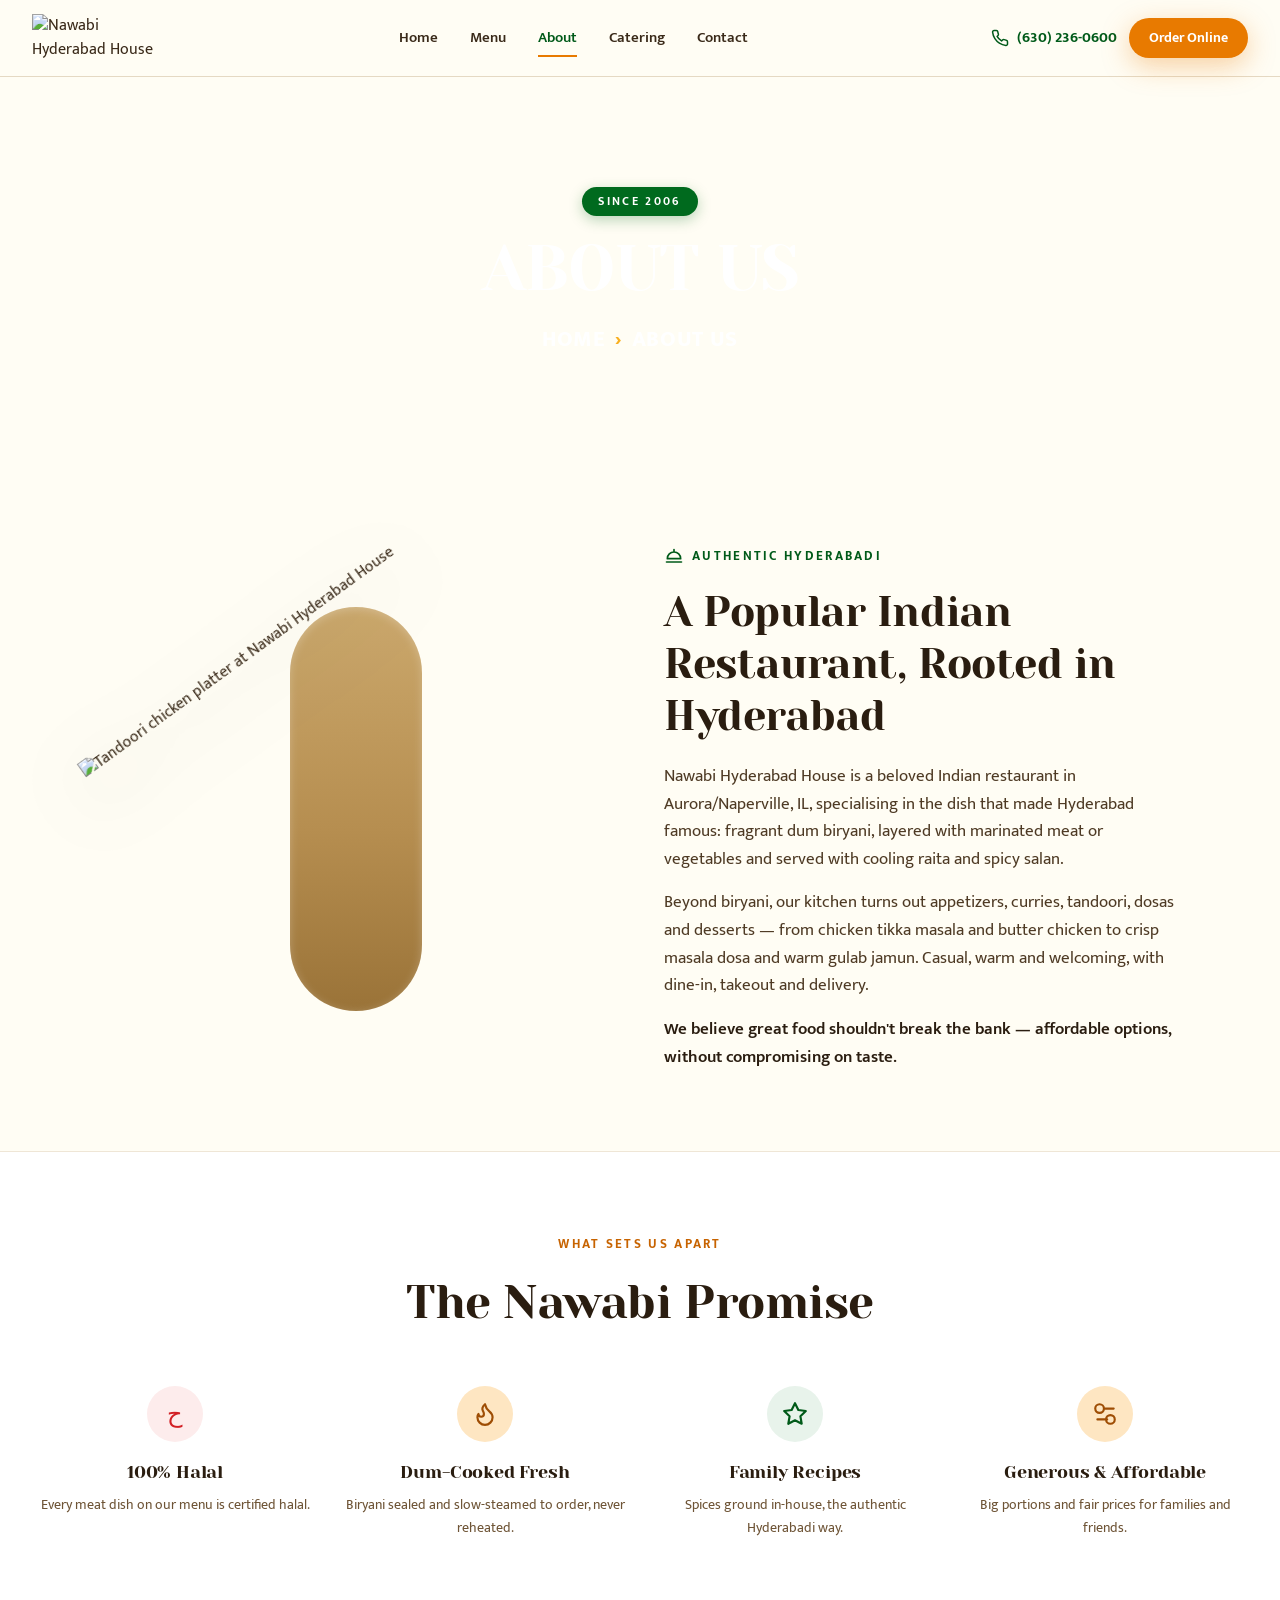
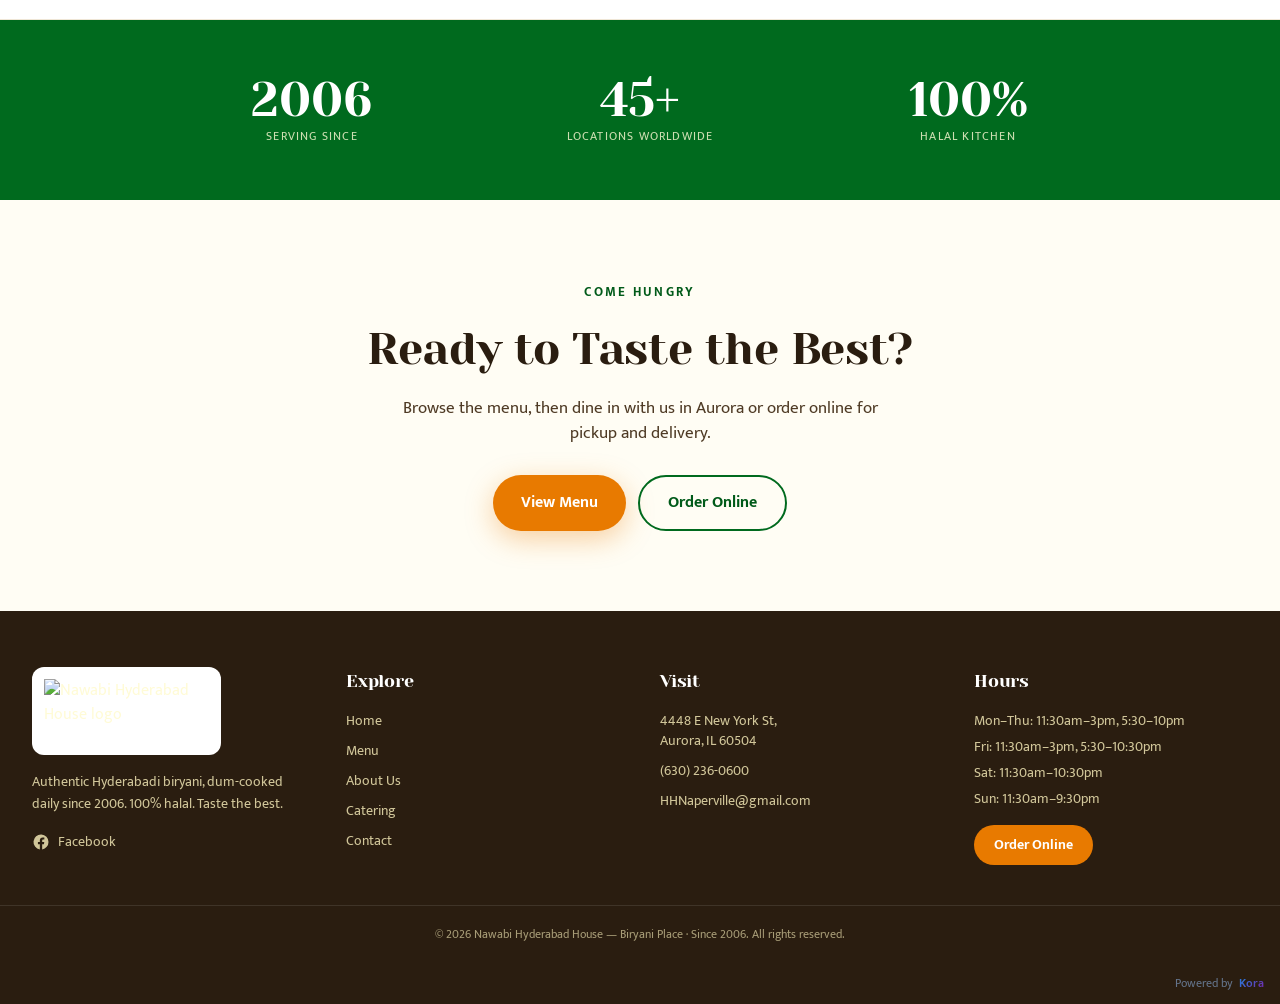
==== commit 0b873a82: "Deploy staging from Kora" ====
--- a/about.html
+++ b/about.html
@@ -3,24 +3,23 @@
 <html class="scroll-smooth" lang="en">
 <head>
   <link rel="icon" href="https://quseprdus1.blob.core.windows.net/kora-business-images/user-media/911e874e-7fd0-4305-8294-da62055246d1/de8c94d8-887e-4625-825f-ec262dbc28df/1782133685_wh6cib.png">
+<link href="https://quseprdus1.blob.core.windows.net/kora-business-images/user-media/911e874e-7fd0-4305-8294-da62055246d1/de8c94d8-887e-4625-825f-ec262dbc28df/1782133685_wh6cib.png" rel="icon"/>
 <meta charset="utf-8"/>
 <meta content="width=device-width, initial-scale=1.0" name="viewport"/>
 <title>About Us | Nawabi Hyderabad House — Hyderabadi Restaurant, Aurora IL</title>
 <meta content="Since 2006, Nawabi Hyderabad House has served authentic Hyderabadi dum biryani and South Indian cuisine in Aurora/Naperville, IL. 100% halal, family recipes, generous portions." name="description"/>
-
 <meta content="noindex, nofollow" name="robots"/>
 <meta content="#E87A00" name="theme-color"/>
 <meta content="About Us | Nawabi Hyderabad House" property="og:title"/>
 <meta content="Since 2006, authentic Hyderabadi dum biryani and South Indian cuisine in Aurora/Naperville, IL. 100% halal, family recipes, generous portions." property="og:description"/>
 <meta content="website" property="og:type"/>
-
 <meta content="https://quseprdus1.blob.core.windows.net/kora-business-images/user-media/911e874e-7fd0-4305-8294-da62055246d1/de8c94d8-887e-4625-825f-ec262dbc28df/1782133757_j66aro.jpg" property="og:image"/>
 <meta content="Nawabi Hyderabad House" property="og:site_name"/>
 <meta content="summary_large_image" name="twitter:card"/>
 <meta content="About Us | Nawabi Hyderabad House" name="twitter:title"/>
 <meta content="Since 2006, authentic Hyderabadi biryani in Aurora/Naperville, IL. 100% halal, family recipes, generous portions." name="twitter:description"/>
 <meta content="https://quseprdus1.blob.core.windows.net/kora-business-images/user-media/911e874e-7fd0-4305-8294-da62055246d1/de8c94d8-887e-4625-825f-ec262dbc28df/1782133757_j66aro.jpg" name="twitter:image"/>
-<link href="https://quseprdus1.blob.core.windows.net/kora-business-images/user-media/911e874e-7fd0-4305-8294-da62055246d1/de8c94d8-887e-4625-825f-ec262dbc28df/1782133685_wh6cib.png" rel="icon" sizes="32x32" type="image/png"/>
+<link href="https://quseprdus1.blob.core.windows.net/kora-business-images/user-media/911e874e-7fd0-4305-8294-da62055246d1/de8c94d8-887e-4625-825f-ec262dbc28df/1782133685_wh6cib.png" rel="icon" sizes="32x32" type="image/png">
 <link href="https://fonts.googleapis.com" rel="preconnect"/>
 <link crossorigin="" href="https://fonts.gstatic.com" rel="preconnect"/>
 <link href="https://fonts.googleapis.com/css2?family=Yeseva+One&amp;family=Mukta:wght@300;400;500;600;700;800&amp;family=Pacifico&amp;display=swap" rel="stylesheet"/>
@@ -57,7 +56,7 @@
 <link rel="preconnect" href="https://fonts.gstatic.com" crossorigin>
 <link rel="stylesheet" href="https://fonts.googleapis.com/css2?family=Yeseva+One:wght@400;600;700&family=Mukta:wght@400;600;700&display=swap">
 <!-- KORA_GOOGLE_FONTS_END -->
-</head>
+</link></head>
 <body class="bg-cream-50 text-clay-700 font-sans antialiased">
 <a class="sr-only focus:not-sr-only focus:absolute focus:z-[60] focus:top-3 focus:left-3 focus:bg-green-500 focus:text-white focus:px-4 focus:py-2 focus:rounded-full" href="#main">Skip to content</a>
 <div id="site-header"></div>
--- a/assets/styles.css
+++ b/assets/styles.css
@@ -1,2 +1,2 @@
 /*! tailwindcss v4.2.1 | MIT License | https://tailwindcss.com */
-@layer properties{@supports (((-webkit-hyphens:none)) and (not (margin-trim:inline))) or ((-moz-orient:inline) and (not (color:rgb(from red r g b)))){*,:before,:after,::backdrop{--tw-translate-x:0;--tw-translate-y:0;--tw-translate-z:0;--tw-rotate-x:initial;--tw-rotate-y:initial;--tw-rotate-z:initial;--tw-skew-x:initial;--tw-skew-y:initial;--tw-space-y-reverse:0;--tw-divide-y-reverse:0;--tw-border-style:solid;--tw-gradient-position:initial;--tw-gradient-from:#0000;--tw-gradient-via:#0000;--tw-gradient-to:#0000;--tw-gradient-stops:initial;--tw-gradient-via-stops:initial;--tw-gradient-from-position:0%;--tw-gradient-via-position:50%;--tw-gradient-to-position:100%;--tw-leading:initial;--tw-font-weight:initial;--tw-tracking:initial;--tw-shadow:0 0 #0000;--tw-shadow-color:initial;--tw-shadow-alpha:100%;--tw-inset-shadow:0 0 #0000;--tw-inset-shadow-color:initial;--tw-inset-shadow-alpha:100%;--tw-ring-color:initial;--tw-ring-shadow:0 0 #0000;--tw-inset-ring-color:initial;--tw-inset-ring-shadow:0 0 #0000;--tw-ring-inset:initial;--tw-ring-offset-width:0px;--tw-ring-offset-color:#fff;--tw-ring-offset-shadow:0 0 #0000;--tw-blur:initial;--tw-brightness:initial;--tw-contrast:initial;--tw-grayscale:initial;--tw-hue-rotate:initial;--tw-invert:initial;--tw-opacity:initial;--tw-saturate:initial;--tw-sepia:initial;--tw-drop-shadow:initial;--tw-drop-shadow-color:initial;--tw-drop-shadow-alpha:100%;--tw-drop-shadow-size:initial;--tw-backdrop-blur:initial;--tw-backdrop-brightness:initial;--tw-backdrop-contrast:initial;--tw-backdrop-grayscale:initial;--tw-backdrop-hue-rotate:initial;--tw-backdrop-invert:initial;--tw-backdrop-opacity:initial;--tw-backdrop-saturate:initial;--tw-backdrop-sepia:initial;--tw-duration:initial;--tw-scale-x:1;--tw-scale-y:1;--tw-scale-z:1}}}@layer theme{:root,:host{--font-sans:ui-sans-serif, system-ui, sans-serif, "Apple Color Emoji", "Segoe UI Emoji", "Segoe UI Symbol", "Noto Color Emoji";--font-mono:ui-monospace, SFMono-Regular, Menlo, Monaco, Consolas, "Liberation Mono", "Courier New", monospace;--color-green-50:oklch(98.2% .018 155.826);--color-green-500:oklch(72.3% .219 149.579);--color-green-600:oklch(62.7% .194 149.214);--color-green-700:oklch(52.7% .154 150.069);--color-white:#fff;--spacing:.25rem;--container-xs:20rem;--container-md:28rem;--container-lg:32rem;--container-xl:36rem;--container-2xl:42rem;--container-3xl:48rem;--container-4xl:56rem;--container-5xl:64rem;--container-6xl:72rem;--container-7xl:80rem;--text-xs:.75rem;--text-xs--line-height:calc(1 / .75);--text-sm:.875rem;--text-sm--line-height:calc(1.25 / .875);--text-base:1rem;--text-base--line-height:calc(1.5 / 1);--text-lg:1.125rem;--text-lg--line-height:calc(1.75 / 1.125);--text-xl:1.25rem;--text-xl--line-height:calc(1.75 / 1.25);--text-2xl:1.5rem;--text-2xl--line-height:calc(2 / 1.5);--text-3xl:1.875rem;--text-3xl--line-height:calc(2.25 / 1.875);--text-4xl:2.25rem;--text-4xl--line-height:calc(2.5 / 2.25);--text-5xl:3rem;--text-5xl--line-height:1;--font-weight-semibold:600;--font-weight-bold:700;--font-weight-extrabold:800;--tracking-wide:.025em;--tracking-widest:.1em;--leading-tight:1.25;--leading-relaxed:1.625;--radius-xl:.75rem;--radius-2xl:1rem;--radius-3xl:1.5rem;--drop-shadow-2xl:0 25px 25px #00000026;--blur-3xl:64px;--default-transition-duration:.15s;--default-transition-timing-function:cubic-bezier(.4, 0, .2, 1);--default-font-family:var(--font-sans);--default-mono-font-family:var(--font-mono);--font-heading:"Yeseva One", serif;--font-body:Mukta, sans-serif}}@layer base{*,:after,:before,::backdrop{box-sizing:border-box;border:0 solid;margin:0;padding:0}::file-selector-button{box-sizing:border-box;border:0 solid;margin:0;padding:0}html,:host{-webkit-text-size-adjust:100%;tab-size:4;line-height:1.5;font-family:var(--default-font-family,ui-sans-serif, system-ui, sans-serif, "Apple Color Emoji", "Segoe UI Emoji", "Segoe UI Symbol", "Noto Color Emoji");font-feature-settings:var(--default-font-feature-settings,normal);font-variation-settings:var(--default-font-variation-settings,normal);-webkit-tap-highlight-color:transparent}hr{height:0;color:inherit;border-top-width:1px}abbr:where([title]){-webkit-text-decoration:underline dotted;text-decoration:underline dotted}h1,h2,h3,h4,h5,h6{font-size:inherit;font-weight:inherit}a{color:inherit;-webkit-text-decoration:inherit;-webkit-text-decoration:inherit;-webkit-text-decoration:inherit;text-decoration:inherit}b,strong{font-weight:bolder}code,kbd,samp,pre{font-family:var(--default-mono-font-family,ui-monospace, SFMono-Regular, Menlo, Monaco, Consolas, "Liberation Mono", "Courier New", monospace);font-feature-settings:var(--default-mono-font-feature-settings,normal);font-variation-settings:var(--default-mono-font-variation-settings,normal);font-size:1em}small{font-size:80%}sub,sup{vertical-align:baseline;font-size:75%;line-height:0;position:relative}sub{bottom:-.25em}sup{top:-.5em}table{text-indent:0;border-color:inherit;border-collapse:collapse}:-moz-focusring{outline:auto}progress{vertical-align:baseline}summary{display:list-item}ol,ul,menu{list-style:none}img,svg,video,canvas,audio,iframe,embed,object{vertical-align:middle;display:block}img,video{max-width:100%;height:auto}button,input,select,optgroup,textarea{font:inherit;font-feature-settings:inherit;font-variation-settings:inherit;letter-spacing:inherit;color:inherit;opacity:1;background-color:#0000;border-radius:0}::file-selector-button{font:inherit;font-feature-settings:inherit;font-variation-settings:inherit;letter-spacing:inherit;color:inherit;opacity:1;background-color:#0000;border-radius:0}:where(select:is([multiple],[size])) optgroup{font-weight:bolder}:where(select:is([multiple],[size])) optgroup option{padding-inline-start:20px}::file-selector-button{margin-inline-end:4px}::placeholder{opacity:1}@supports (not ((-webkit-appearance:-apple-pay-button))) or (contain-intrinsic-size:1px){::placeholder{color:currentColor}@supports (color:color-mix(in lab, red, red)){::placeholder{color:color-mix(in oklab, currentcolor 50%, transparent)}}}textarea{resize:vertical}::-webkit-search-decoration{-webkit-appearance:none}::-webkit-date-and-time-value{min-height:1lh;text-align:inherit}::-webkit-datetime-edit{display:inline-flex}::-webkit-datetime-edit-fields-wrapper{padding:0}::-webkit-datetime-edit{padding-block:0}::-webkit-datetime-edit-year-field{padding-block:0}::-webkit-datetime-edit-month-field{padding-block:0}::-webkit-datetime-edit-day-field{padding-block:0}::-webkit-datetime-edit-hour-field{padding-block:0}::-webkit-datetime-edit-minute-field{padding-block:0}::-webkit-datetime-edit-second-field{padding-block:0}::-webkit-datetime-edit-millisecond-field{padding-block:0}::-webkit-datetime-edit-meridiem-field{padding-block:0}::-webkit-calendar-picker-indicator{line-height:1}:-moz-ui-invalid{box-shadow:none}button,input:where([type=button],[type=reset],[type=submit]){appearance:button}::file-selector-button{appearance:button}::-webkit-inner-spin-button{height:auto}::-webkit-outer-spin-button{height:auto}[hidden]:where(:not([hidden=until-found])){display:none!important}body{font-family:var(--font-body)}h1,h2,h3,h4,h5,h6{font-family:var(--font-heading)}}@layer components;@layer utilities{.pointer-events-none{pointer-events:none}.sr-only{clip-path:inset(50%);white-space:nowrap;border-width:0;width:1px;height:1px;margin:-1px;padding:0;position:absolute;overflow:hidden}.absolute{position:absolute}.fixed{position:fixed}.relative{position:relative}.sticky{position:sticky}.inset-x-0{inset-inline:calc(var(--spacing) * 0)}.-top-24{top:calc(var(--spacing) * -24)}.top-0{top:calc(var(--spacing) * 0)}.top-\[4\%\]{top:4%}.top-\[5\%\]{top:5%}.top-\[6\%\]{top:6%}.top-\[16\%\]{top:16%}.top-\[20\%\]{top:20%}.top-\[24\%\]{top:24%}.-right-24{right:calc(var(--spacing) * -24)}.right-6{right:calc(var(--spacing) * 6)}.right-\[-7\%\]{right:-7%}.right-\[2\%\]{right:2%}.right-\[5\%\]{right:5%}.right-\[6\%\]{right:6%}.right-\[10\%\]{right:10%}.bottom-0{bottom:calc(var(--spacing) * 0)}.bottom-6{bottom:calc(var(--spacing) * 6)}.bottom-\[5\%\]{bottom:5%}.bottom-\[6\%\]{bottom:6%}.bottom-\[8\%\]{bottom:8%}.bottom-\[10\%\]{bottom:10%}.bottom-\[14\%\]{bottom:14%}.left-\[-4\%\]{left:-4%}.left-\[-5\%\]{left:-5%}.left-\[2\%\]{left:2%}.left-\[4\%\]{left:4%}.left-\[5\%\]{left:5%}.left-\[8\%\]{left:8%}.left-\[46\%\]{left:46%}.z-10{z-index:10}.z-40{z-index:40}.z-50{z-index:50}.order-1{order:1}.order-2{order:2}.mx-auto{margin-inline:auto}.-mt-2{margin-top:calc(var(--spacing) * -2)}.mt-0\.5{margin-top:calc(var(--spacing) * .5)}.mt-1{margin-top:calc(var(--spacing) * 1)}.mt-2{margin-top:calc(var(--spacing) * 2)}.mt-3{margin-top:calc(var(--spacing) * 3)}.mt-4{margin-top:calc(var(--spacing) * 4)}.mt-5{margin-top:calc(var(--spacing) * 5)}.mt-6{margin-top:calc(var(--spacing) * 6)}.mt-7{margin-top:calc(var(--spacing) * 7)}.mt-8{margin-top:calc(var(--spacing) * 8)}.mt-9{margin-top:calc(var(--spacing) * 9)}.mb-2{margin-bottom:calc(var(--spacing) * 2)}.mb-3{margin-bottom:calc(var(--spacing) * 3)}.mb-4{margin-bottom:calc(var(--spacing) * 4)}.mb-8{margin-bottom:calc(var(--spacing) * 8)}.mb-10{margin-bottom:calc(var(--spacing) * 10)}.mb-12{margin-bottom:calc(var(--spacing) * 12)}.ml-1{margin-left:calc(var(--spacing) * 1)}.ml-auto{margin-left:auto}.block{display:block}.flex{display:flex}.grid{display:grid}.hidden{display:none}.inline-block{display:inline-block}.inline-flex{display:inline-flex}.table{display:table}.aspect-\[4\/3\]{aspect-ratio:4/3}.aspect-square{aspect-ratio:1}.h-11{height:calc(var(--spacing) * 11)}.h-12{height:calc(var(--spacing) * 12)}.h-14{height:calc(var(--spacing) * 14)}.h-16{height:calc(var(--spacing) * 16)}.h-40{height:calc(var(--spacing) * 40)}.h-\[420px\]{height:420px}.h-auto{height:auto}.h-full{height:100%}.min-h-\[320px\]{min-height:320px}.min-h-\[460px\]{min-height:460px}.w-10{width:calc(var(--spacing) * 10)}.w-11{width:calc(var(--spacing) * 11)}.w-12{width:calc(var(--spacing) * 12)}.w-14{width:calc(var(--spacing) * 14)}.w-16{width:calc(var(--spacing) * 16)}.w-20{width:calc(var(--spacing) * 20)}.w-24{width:calc(var(--spacing) * 24)}.w-56{width:calc(var(--spacing) * 56)}.w-64{width:calc(var(--spacing) * 64)}.w-\[420px\]{width:420px}.w-auto{width:auto}.w-full{width:100%}.max-w-3xl{max-width:var(--container-3xl)}.max-w-4xl{max-width:var(--container-4xl)}.max-w-5xl{max-width:var(--container-5xl)}.max-w-6xl{max-width:var(--container-6xl)}.max-w-7xl{max-width:var(--container-7xl)}.max-w-\[440px\]{max-width:440px}.max-w-\[460px\]{max-width:460px}.max-w-lg{max-width:var(--container-lg)}.max-w-md{max-width:var(--container-md)}.max-w-xl{max-width:var(--container-xl)}.max-w-xs{max-width:var(--container-xs)}.shrink-0{flex-shrink:0}.translate-y-3{--tw-translate-y:calc(var(--spacing) * 3);translate:var(--tw-translate-x) var(--tw-translate-y)}.transform{transform:var(--tw-rotate-x,) var(--tw-rotate-y,) var(--tw-rotate-z,) var(--tw-skew-x,) var(--tw-skew-y,)}.resize{resize:both}.grid-cols-2{grid-template-columns:repeat(2,minmax(0,1fr))}.grid-cols-3{grid-template-columns:repeat(3,minmax(0,1fr))}.flex-col{flex-direction:column}.flex-wrap{flex-wrap:wrap}.place-items-center{place-items:center}.items-center{align-items:center}.items-end{align-items:flex-end}.items-start{align-items:flex-start}.justify-between{justify-content:space-between}.justify-center{justify-content:center}.gap-1\.5{gap:calc(var(--spacing) * 1.5)}.gap-2{gap:calc(var(--spacing) * 2)}.gap-2\.5{gap:calc(var(--spacing) * 2.5)}.gap-3{gap:calc(var(--spacing) * 3)}.gap-4{gap:calc(var(--spacing) * 4)}.gap-6{gap:calc(var(--spacing) * 6)}.gap-8{gap:calc(var(--spacing) * 8)}.gap-10{gap:calc(var(--spacing) * 10)}.gap-12{gap:calc(var(--spacing) * 12)}:where(.space-y-1\.5>:not(:last-child)){--tw-space-y-reverse:0;margin-block-start:calc(calc(var(--spacing) * 1.5) * var(--tw-space-y-reverse));margin-block-end:calc(calc(var(--spacing) * 1.5) * calc(1 - var(--tw-space-y-reverse)))}:where(.space-y-2\.5>:not(:last-child)){--tw-space-y-reverse:0;margin-block-start:calc(calc(var(--spacing) * 2.5) * var(--tw-space-y-reverse));margin-block-end:calc(calc(var(--spacing) * 2.5) * calc(1 - var(--tw-space-y-reverse)))}:where(.space-y-4>:not(:last-child)){--tw-space-y-reverse:0;margin-block-start:calc(calc(var(--spacing) * 4) * var(--tw-space-y-reverse));margin-block-end:calc(calc(var(--spacing) * 4) * calc(1 - var(--tw-space-y-reverse)))}.gap-x-7{column-gap:calc(var(--spacing) * 7)}.gap-x-12{column-gap:calc(var(--spacing) * 12)}.gap-y-3{row-gap:calc(var(--spacing) * 3)}.gap-y-3\.5{row-gap:calc(var(--spacing) * 3.5)}:where(.divide-y>:not(:last-child)){--tw-divide-y-reverse:0;border-bottom-style:var(--tw-border-style);border-top-style:var(--tw-border-style);border-top-width:calc(1px * var(--tw-divide-y-reverse));border-bottom-width:calc(1px * calc(1 - var(--tw-divide-y-reverse)))}.overflow-hidden{overflow:hidden}.scroll-smooth{scroll-behavior:smooth}.rounded-2xl{border-radius:var(--radius-2xl)}.rounded-3xl{border-radius:var(--radius-3xl)}.rounded-full{border-radius:3.40282e38px}.rounded-xl{border-radius:var(--radius-xl)}.border{border-style:var(--tw-border-style);border-width:1px}.border-2{border-style:var(--tw-border-style);border-width:2px}.border-4{border-style:var(--tw-border-style);border-width:4px}.border-y{border-block-style:var(--tw-border-style);border-block-width:1px}.border-t{border-top-style:var(--tw-border-style);border-top-width:1px}.border-b{border-bottom-style:var(--tw-border-style);border-bottom-width:1px}.border-dashed{--tw-border-style:dashed;border-style:dashed}.border-green-500{border-color:var(--color-green-500)}.border-white\/10{border-color:#ffffff1a}@supports (color:color-mix(in lab, red, red)){.border-white\/10{border-color:color-mix(in oklab, var(--color-white) 10%, transparent)}}.border-white\/15{border-color:#ffffff26}@supports (color:color-mix(in lab, red, red)){.border-white\/15{border-color:color-mix(in oklab, var(--color-white) 15%, transparent)}}.bg-green-50{background-color:var(--color-green-50)}.bg-green-500{background-color:var(--color-green-500)}.bg-white{background-color:var(--color-white)}.bg-gradient-to-t{--tw-gradient-position:to top in oklab;background-image:linear-gradient(var(--tw-gradient-stops))}.to-transparent{--tw-gradient-to:transparent;--tw-gradient-stops:var(--tw-gradient-via-stops,var(--tw-gradient-position), var(--tw-gradient-from) var(--tw-gradient-from-position), var(--tw-gradient-to) var(--tw-gradient-to-position))}.object-contain{object-fit:contain}.object-cover{object-fit:cover}.p-3{padding:calc(var(--spacing) * 3)}.p-5{padding:calc(var(--spacing) * 5)}.p-6{padding:calc(var(--spacing) * 6)}.p-7{padding:calc(var(--spacing) * 7)}.px-2{padding-inline:calc(var(--spacing) * 2)}.px-4{padding-inline:calc(var(--spacing) * 4)}.px-5{padding-inline:calc(var(--spacing) * 5)}.px-6{padding-inline:calc(var(--spacing) * 6)}.px-7{padding-inline:calc(var(--spacing) * 7)}.px-8{padding-inline:calc(var(--spacing) * 8)}.py-0\.5{padding-block:calc(var(--spacing) * .5)}.py-2{padding-block:calc(var(--spacing) * 2)}.py-2\.5{padding-block:calc(var(--spacing) * 2.5)}.py-3{padding-block:calc(var(--spacing) * 3)}.py-3\.5{padding-block:calc(var(--spacing) * 3.5)}.py-4{padding-block:calc(var(--spacing) * 4)}.py-5{padding-block:calc(var(--spacing) * 5)}.py-12{padding-block:calc(var(--spacing) * 12)}.py-14{padding-block:calc(var(--spacing) * 14)}.py-16{padding-block:calc(var(--spacing) * 16)}.pt-4{padding-top:calc(var(--spacing) * 4)}.pt-12{padding-top:calc(var(--spacing) * 12)}.pt-14{padding-top:calc(var(--spacing) * 14)}.pb-3{padding-bottom:calc(var(--spacing) * 3)}.pb-10{padding-bottom:calc(var(--spacing) * 10)}.pb-14{padding-bottom:calc(var(--spacing) * 14)}.pb-16{padding-bottom:calc(var(--spacing) * 16)}.text-center{text-align:center}.align-middle{vertical-align:middle}.font-sans{font-family:var(--font-sans)}.text-2xl{font-size:var(--text-2xl);line-height:var(--tw-leading,var(--text-2xl--line-height))}.text-4xl{font-size:var(--text-4xl);line-height:var(--tw-leading,var(--text-4xl--line-height))}.text-base{font-size:var(--text-base);line-height:var(--tw-leading,var(--text-base--line-height))}.text-lg{font-size:var(--text-lg);line-height:var(--tw-leading,var(--text-lg--line-height))}.text-sm{font-size:var(--text-sm);line-height:var(--tw-leading,var(--text-sm--line-height))}.text-xl{font-size:var(--text-xl);line-height:var(--tw-leading,var(--text-xl--line-height))}.text-xs{font-size:var(--text-xs);line-height:var(--tw-leading,var(--text-xs--line-height))}.text-\[11px\]{font-size:11px}.text-\[13px\]{font-size:13px}.text-\[15px\]{font-size:15px}.text-\[16px\]{font-size:16px}.text-\[17px\]{font-size:17px}.text-\[clamp\(1\.6rem\,3\.5vw\,2\.4rem\)\]{font-size:clamp(1.6rem,3.5vw,2.4rem)}.text-\[clamp\(1\.8rem\,4vw\,2\.5rem\)\]{font-size:clamp(1.8rem,4vw,2.5rem)}.text-\[clamp\(1\.8rem\,4vw\,2\.6rem\)\]{font-size:clamp(1.8rem,4vw,2.6rem)}.text-\[clamp\(1\.8rem\,4vw\,2\.7rem\)\]{font-size:clamp(1.8rem,4vw,2.7rem)}.text-\[clamp\(1\.9rem\,4vw\,2\.8rem\)\]{font-size:clamp(1.9rem,4vw,2.8rem)}.text-\[clamp\(1\.9rem\,4vw\,2\.9rem\)\]{font-size:clamp(1.9rem,4vw,2.9rem)}.text-\[clamp\(2\.2rem\,5vw\,3\.6rem\)\]{font-size:clamp(2.2rem,5vw,3.6rem)}.text-\[clamp\(2\.6rem\,6vw\,4\.6rem\)\]{font-size:clamp(2.6rem,6vw,4.6rem)}.leading-\[1\.02\]{--tw-leading:1.02;line-height:1.02}.leading-relaxed{--tw-leading:var(--leading-relaxed);line-height:var(--leading-relaxed)}.leading-tight{--tw-leading:var(--leading-tight);line-height:var(--leading-tight)}.font-bold{--tw-font-weight:var(--font-weight-bold);font-weight:var(--font-weight-bold)}.font-extrabold{--tw-font-weight:var(--font-weight-extrabold);font-weight:var(--font-weight-extrabold)}.font-semibold{--tw-font-weight:var(--font-weight-semibold);font-weight:var(--font-weight-semibold)}.tracking-wide{--tw-tracking:var(--tracking-wide);letter-spacing:var(--tracking-wide)}.tracking-widest{--tw-tracking:var(--tracking-widest);letter-spacing:var(--tracking-widest)}.break-all{word-break:break-all}.whitespace-nowrap{white-space:nowrap}.text-green-500{color:var(--color-green-500)}.text-green-600{color:var(--color-green-600)}.text-green-700{color:var(--color-green-700)}.text-white{color:var(--color-white)}.text-white\/90{color:#ffffffe6}@supports (color:color-mix(in lab, red, red)){.text-white\/90{color:color-mix(in oklab, var(--color-white) 90%, transparent)}}.text-white\/95{color:#fffffff2}@supports (color:color-mix(in lab, red, red)){.text-white\/95{color:color-mix(in oklab, var(--color-white) 95%, transparent)}}.uppercase{text-transform:uppercase}.not-italic{font-style:normal}.antialiased{-webkit-font-smoothing:antialiased;-moz-osx-font-smoothing:grayscale}.opacity-0{opacity:0}.shadow-2xl{--tw-shadow:0 25px 50px -12px var(--tw-shadow-color,#00000040);box-shadow:var(--tw-inset-shadow), var(--tw-inset-ring-shadow), var(--tw-ring-offset-shadow), var(--tw-ring-shadow), var(--tw-shadow)}.shadow-\[var\(--shadow-card\)\]{--tw-shadow:var(--shadow-card);box-shadow:var(--tw-inset-shadow), var(--tw-inset-ring-shadow), var(--tw-ring-offset-shadow), var(--tw-ring-shadow), var(--tw-shadow)}.shadow-\[var\(--shadow-glow\)\]{--tw-shadow:var(--shadow-glow);box-shadow:var(--tw-inset-shadow), var(--tw-inset-ring-shadow), var(--tw-ring-offset-shadow), var(--tw-ring-shadow), var(--tw-shadow)}.shadow-lg{--tw-shadow:0 10px 15px -3px var(--tw-shadow-color,#0000001a), 0 4px 6px -4px var(--tw-shadow-color,#0000001a);box-shadow:var(--tw-inset-shadow), var(--tw-inset-ring-shadow), var(--tw-ring-offset-shadow), var(--tw-ring-shadow), var(--tw-shadow)}.shadow-xl{--tw-shadow:0 20px 25px -5px var(--tw-shadow-color,#0000001a), 0 8px 10px -6px var(--tw-shadow-color,#0000001a);box-shadow:var(--tw-inset-shadow), var(--tw-inset-ring-shadow), var(--tw-ring-offset-shadow), var(--tw-ring-shadow), var(--tw-shadow)}.blur-3xl{--tw-blur:blur(var(--blur-3xl));filter:var(--tw-blur,) var(--tw-brightness,) var(--tw-contrast,) var(--tw-grayscale,) var(--tw-hue-rotate,) var(--tw-invert,) var(--tw-saturate,) var(--tw-sepia,) var(--tw-drop-shadow,)}.drop-shadow-2xl{--tw-drop-shadow-size:drop-shadow(0 25px 25px var(--tw-drop-shadow-color,#00000026));--tw-drop-shadow:drop-shadow(var(--drop-shadow-2xl));filter:var(--tw-blur,) var(--tw-brightness,) var(--tw-contrast,) var(--tw-grayscale,) var(--tw-hue-rotate,) var(--tw-invert,) var(--tw-saturate,) var(--tw-sepia,) var(--tw-drop-shadow,)}.backdrop-blur{--tw-backdrop-blur:blur(8px);-webkit-backdrop-filter:var(--tw-backdrop-blur,) var(--tw-backdrop-brightness,) var(--tw-backdrop-contrast,) var(--tw-backdrop-grayscale,) var(--tw-backdrop-hue-rotate,) var(--tw-backdrop-invert,) var(--tw-backdrop-opacity,) var(--tw-backdrop-saturate,) var(--tw-backdrop-sepia,);backdrop-filter:var(--tw-backdrop-blur,) var(--tw-backdrop-brightness,) var(--tw-backdrop-contrast,) var(--tw-backdrop-grayscale,) var(--tw-backdrop-hue-rotate,) var(--tw-backdrop-invert,) var(--tw-backdrop-opacity,) var(--tw-backdrop-saturate,) var(--tw-backdrop-sepia,)}.transition-colors{transition-property:color,background-color,border-color,outline-color,text-decoration-color,fill,stroke,--tw-gradient-from,--tw-gradient-via,--tw-gradient-to;transition-timing-function:var(--tw-ease,var(--default-transition-timing-function));transition-duration:var(--tw-duration,var(--default-transition-duration))}.transition-transform{transition-property:transform,translate,scale,rotate;transition-timing-function:var(--tw-ease,var(--default-transition-timing-function));transition-duration:var(--tw-duration,var(--default-transition-duration))}.duration-500{--tw-duration:.5s;transition-duration:.5s}@media (hover:hover){.group-hover\:scale-105:is(:where(.group):hover *){--tw-scale-x:105%;--tw-scale-y:105%;--tw-scale-z:105%;scale:var(--tw-scale-x) var(--tw-scale-y)}.hover\:-translate-y-1:hover{--tw-translate-y:calc(var(--spacing) * -1);translate:var(--tw-translate-x) var(--tw-translate-y)}.hover\:bg-green-50:hover{background-color:var(--color-green-50)}.hover\:bg-green-600:hover{background-color:var(--color-green-600)}.hover\:text-green-700:hover{color:var(--color-green-700)}.hover\:text-white:hover{color:var(--color-white)}}.focus\:not-sr-only:focus{clip-path:none;white-space:normal;width:auto;height:auto;margin:0;padding:0;position:static;overflow:visible}.focus\:absolute:focus{position:absolute}.focus\:top-3:focus{top:calc(var(--spacing) * 3)}.focus\:left-3:focus{left:calc(var(--spacing) * 3)}.focus\:z-\[60\]:focus{z-index:60}.focus\:rounded-full:focus{border-radius:3.40282e38px}.focus\:bg-green-500:focus{background-color:var(--color-green-500)}.focus\:px-4:focus{padding-inline:calc(var(--spacing) * 4)}.focus\:py-2:focus{padding-block:calc(var(--spacing) * 2)}.focus\:text-white:focus{color:var(--color-white)}@media (min-width:40rem){.sm\:grid-cols-2{grid-template-columns:repeat(2,minmax(0,1fr))}.sm\:gap-3{gap:calc(var(--spacing) * 3)}}@media (min-width:48rem){.md\:col-span-1{grid-column:span 1/span 1}.md\:col-span-2{grid-column:span 2/span 2}.md\:flex{display:flex}.md\:hidden{display:none}.md\:w-14{width:calc(var(--spacing) * 14)}.md\:w-16{width:calc(var(--spacing) * 16)}.md\:w-20{width:calc(var(--spacing) * 20)}.md\:w-24{width:calc(var(--spacing) * 24)}.md\:w-36{width:calc(var(--spacing) * 36)}.md\:w-40{width:calc(var(--spacing) * 40)}.md\:w-80{width:calc(var(--spacing) * 80)}.md\:w-\[26rem\]{width:26rem}.md\:grid-cols-2{grid-template-columns:repeat(2,minmax(0,1fr))}.md\:grid-cols-3{grid-template-columns:repeat(3,minmax(0,1fr))}.md\:grid-cols-4{grid-template-columns:repeat(4,minmax(0,1fr))}.md\:py-16{padding-block:calc(var(--spacing) * 16)}.md\:py-20{padding-block:calc(var(--spacing) * 20)}.md\:pb-16{padding-bottom:calc(var(--spacing) * 16)}.md\:text-5xl{font-size:var(--text-5xl);line-height:var(--tw-leading,var(--text-5xl--line-height))}}@media (min-width:64rem){.lg\:sticky{position:sticky}.lg\:top-24{top:calc(var(--spacing) * 24)}.lg\:order-1{order:1}.lg\:order-2{order:2}.lg\:inline-flex{display:inline-flex}.lg\:grid-cols-2{grid-template-columns:repeat(2,minmax(0,1fr))}.lg\:grid-cols-3{grid-template-columns:repeat(3,minmax(0,1fr))}.lg\:grid-cols-4{grid-template-columns:repeat(4,minmax(0,1fr))}.lg\:px-8{padding-inline:calc(var(--spacing) * 8)}.lg\:pt-16{padding-top:calc(var(--spacing) * 16)}.lg\:pb-20{padding-bottom:calc(var(--spacing) * 20)}}}@property --tw-translate-x{syntax:"*";inherits:false;initial-value:0}@property --tw-translate-y{syntax:"*";inherits:false;initial-value:0}@property --tw-translate-z{syntax:"*";inherits:false;initial-value:0}@property --tw-rotate-x{syntax:"*";inherits:false}@property --tw-rotate-y{syntax:"*";inherits:false}@property --tw-rotate-z{syntax:"*";inherits:false}@property --tw-skew-x{syntax:"*";inherits:false}@property --tw-skew-y{syntax:"*";inherits:false}@property --tw-space-y-reverse{syntax:"*";inherits:false;initial-value:0}@property --tw-divide-y-reverse{syntax:"*";inherits:false;initial-value:0}@property --tw-border-style{syntax:"*";inherits:false;initial-value:solid}@property --tw-gradient-position{syntax:"*";inherits:false}@property --tw-gradient-from{syntax:"<color>";inherits:false;initial-value:#0000}@property --tw-gradient-via{syntax:"<color>";inherits:false;initial-value:#0000}@property --tw-gradient-to{syntax:"<color>";inherits:false;initial-value:#0000}@property --tw-gradient-stops{syntax:"*";inherits:false}@property --tw-gradient-via-stops{syntax:"*";inherits:false}@property --tw-gradient-from-position{syntax:"<length-percentage>";inherits:false;initial-value:0%}@property --tw-gradient-via-position{syntax:"<length-percentage>";inherits:false;initial-value:50%}@property --tw-gradient-to-position{syntax:"<length-percentage>";inherits:false;initial-value:100%}@property --tw-leading{syntax:"*";inherits:false}@property --tw-font-weight{syntax:"*";inherits:false}@property --tw-tracking{syntax:"*";inherits:false}@property --tw-shadow{syntax:"*";inherits:false;initial-value:0 0 #0000}@property --tw-shadow-color{syntax:"*";inherits:false}@property --tw-shadow-alpha{syntax:"<percentage>";inherits:false;initial-value:100%}@property --tw-inset-shadow{syntax:"*";inherits:false;initial-value:0 0 #0000}@property --tw-inset-shadow-color{syntax:"*";inherits:false}@property --tw-inset-shadow-alpha{syntax:"<percentage>";inherits:false;initial-value:100%}@property --tw-ring-color{syntax:"*";inherits:false}@property --tw-ring-shadow{syntax:"*";inherits:false;initial-value:0 0 #0000}@property --tw-inset-ring-color{syntax:"*";inherits:false}@property --tw-inset-ring-shadow{syntax:"*";inherits:false;initial-value:0 0 #0000}@property --tw-ring-inset{syntax:"*";inherits:false}@property --tw-ring-offset-width{syntax:"<length>";inherits:false;initial-value:0}@property --tw-ring-offset-color{syntax:"*";inherits:false;initial-value:#fff}@property --tw-ring-offset-shadow{syntax:"*";inherits:false;initial-value:0 0 #0000}@property --tw-blur{syntax:"*";inherits:false}@property --tw-brightness{syntax:"*";inherits:false}@property --tw-contrast{syntax:"*";inherits:false}@property --tw-grayscale{syntax:"*";inherits:false}@property --tw-hue-rotate{syntax:"*";inherits:false}@property --tw-invert{syntax:"*";inherits:false}@property --tw-opacity{syntax:"*";inherits:false}@property --tw-saturate{syntax:"*";inherits:false}@property --tw-sepia{syntax:"*";inherits:false}@property --tw-drop-shadow{syntax:"*";inherits:false}@property --tw-drop-shadow-color{syntax:"*";inherits:false}@property --tw-drop-shadow-alpha{syntax:"<percentage>";inherits:false;initial-value:100%}@property --tw-drop-shadow-size{syntax:"*";inherits:false}@property --tw-backdrop-blur{syntax:"*";inherits:false}@property --tw-backdrop-brightness{syntax:"*";inherits:false}@property --tw-backdrop-contrast{syntax:"*";inherits:false}@property --tw-backdrop-grayscale{syntax:"*";inherits:false}@property --tw-backdrop-hue-rotate{syntax:"*";inherits:false}@property --tw-backdrop-invert{syntax:"*";inherits:false}@property --tw-backdrop-opacity{syntax:"*";inherits:false}@property --tw-backdrop-saturate{syntax:"*";inherits:false}@property --tw-backdrop-sepia{syntax:"*";inherits:false}@property --tw-duration{syntax:"*";inherits:false}@property --tw-scale-x{syntax:"*";inherits:false;initial-value:1}@property --tw-scale-y{syntax:"*";inherits:false;initial-value:1}@property --tw-scale-z{syntax:"*";inherits:false;initial-value:1}+@layer properties{@supports (((-webkit-hyphens:none)) and (not (margin-trim:inline))) or ((-moz-orient:inline) and (not (color:rgb(from red r g b)))){*,:before,:after,::backdrop{--tw-translate-x:0;--tw-translate-y:0;--tw-translate-z:0;--tw-rotate-x:initial;--tw-rotate-y:initial;--tw-rotate-z:initial;--tw-skew-x:initial;--tw-skew-y:initial;--tw-space-y-reverse:0;--tw-divide-y-reverse:0;--tw-border-style:solid;--tw-gradient-position:initial;--tw-gradient-from:#0000;--tw-gradient-via:#0000;--tw-gradient-to:#0000;--tw-gradient-stops:initial;--tw-gradient-via-stops:initial;--tw-gradient-from-position:0%;--tw-gradient-via-position:50%;--tw-gradient-to-position:100%;--tw-leading:initial;--tw-font-weight:initial;--tw-tracking:initial;--tw-shadow:0 0 #0000;--tw-shadow-color:initial;--tw-shadow-alpha:100%;--tw-inset-shadow:0 0 #0000;--tw-inset-shadow-color:initial;--tw-inset-shadow-alpha:100%;--tw-ring-color:initial;--tw-ring-shadow:0 0 #0000;--tw-inset-ring-color:initial;--tw-inset-ring-shadow:0 0 #0000;--tw-ring-inset:initial;--tw-ring-offset-width:0px;--tw-ring-offset-color:#fff;--tw-ring-offset-shadow:0 0 #0000;--tw-blur:initial;--tw-brightness:initial;--tw-contrast:initial;--tw-grayscale:initial;--tw-hue-rotate:initial;--tw-invert:initial;--tw-opacity:initial;--tw-saturate:initial;--tw-sepia:initial;--tw-drop-shadow:initial;--tw-drop-shadow-color:initial;--tw-drop-shadow-alpha:100%;--tw-drop-shadow-size:initial;--tw-backdrop-blur:initial;--tw-backdrop-brightness:initial;--tw-backdrop-contrast:initial;--tw-backdrop-grayscale:initial;--tw-backdrop-hue-rotate:initial;--tw-backdrop-invert:initial;--tw-backdrop-opacity:initial;--tw-backdrop-saturate:initial;--tw-backdrop-sepia:initial;--tw-duration:initial;--tw-scale-x:1;--tw-scale-y:1;--tw-scale-z:1}}}@layer theme{:root,:host{--font-sans:"Mukta", system-ui, -apple-system, "Segoe UI", sans-serif;--font-mono:ui-monospace, SFMono-Regular, Menlo, Monaco, Consolas, "Liberation Mono", "Courier New", monospace;--color-green-50:#e8f3eb;--color-green-500:#006a1e;--color-green-600:#005a19;--color-green-700:#044a16;--color-white:#fff;--spacing:.25rem;--container-xs:20rem;--container-md:28rem;--container-lg:32rem;--container-xl:36rem;--container-3xl:48rem;--container-4xl:56rem;--container-5xl:64rem;--container-6xl:72rem;--container-7xl:80rem;--text-xs:.75rem;--text-xs--line-height:calc(1 / .75);--text-sm:.875rem;--text-sm--line-height:calc(1.25 / .875);--text-base:1rem;--text-base--line-height:calc(1.5 / 1);--text-lg:1.125rem;--text-lg--line-height:calc(1.75 / 1.125);--text-xl:1.25rem;--text-xl--line-height:calc(1.75 / 1.25);--text-2xl:1.5rem;--text-2xl--line-height:calc(2 / 1.5);--text-4xl:2.25rem;--text-4xl--line-height:calc(2.5 / 2.25);--text-5xl:3rem;--text-5xl--line-height:1;--font-weight-semibold:600;--font-weight-bold:700;--font-weight-extrabold:800;--tracking-wide:.025em;--tracking-widest:.1em;--leading-tight:1.25;--leading-relaxed:1.625;--radius-xl:.75rem;--radius-2xl:1rem;--radius-3xl:1.5rem;--drop-shadow-2xl:0 25px 25px #00000026;--blur-3xl:64px;--default-transition-duration:.15s;--default-transition-timing-function:cubic-bezier(.4, 0, .2, 1);--default-font-family:var(--font-sans);--default-mono-font-family:var(--font-mono);--color-saffron-100:#fee6c2;--color-saffron-300:#f9b021;--color-saffron-400:#f0930e;--color-saffron-500:#e87a00;--color-saffron-600:#c76300;--color-saffron-700:#9e4d04;--color-spice-50:#fdecec;--color-spice-400:#d21f24;--color-cream-50:#fffdf4;--color-cream-100:#fffbd6;--color-cream-200:#fbf1bd;--color-clay-100:#efe6d6;--color-clay-200:#dbc9ae;--color-clay-400:#9a7b50;--color-clay-500:#6e5436;--color-clay-600:#4e3a24;--color-clay-700:#3a2a19;--color-clay-800:#2a1d10;--color-clay-900:#1c1209;--font-display:"Yeseva One", Georgia, "Times New Roman", serif;--font-script:"Pacifico", "Brush Script MT", cursive;--shadow-card:0 1px 2px #2a1d100f, 0 8px 24px #2a1d1014;--shadow-glow:0 8px 28px #e87a0059;--font-heading:"Yeseva One", serif;--font-body:Mukta, sans-serif}}@layer base{*,:after,:before,::backdrop{box-sizing:border-box;border:0 solid;margin:0;padding:0}::file-selector-button{box-sizing:border-box;border:0 solid;margin:0;padding:0}html,:host{-webkit-text-size-adjust:100%;tab-size:4;line-height:1.5;font-family:var(--default-font-family,ui-sans-serif, system-ui, sans-serif, "Apple Color Emoji", "Segoe UI Emoji", "Segoe UI Symbol", "Noto Color Emoji");font-feature-settings:var(--default-font-feature-settings,normal);font-variation-settings:var(--default-font-variation-settings,normal);-webkit-tap-highlight-color:transparent}hr{height:0;color:inherit;border-top-width:1px}abbr:where([title]){-webkit-text-decoration:underline dotted;text-decoration:underline dotted}h1,h2,h3,h4,h5,h6{font-size:inherit;font-weight:inherit}a{color:inherit;-webkit-text-decoration:inherit;-webkit-text-decoration:inherit;-webkit-text-decoration:inherit;text-decoration:inherit}b,strong{font-weight:bolder}code,kbd,samp,pre{font-family:var(--default-mono-font-family,ui-monospace, SFMono-Regular, Menlo, Monaco, Consolas, "Liberation Mono", "Courier New", monospace);font-feature-settings:var(--default-mono-font-feature-settings,normal);font-variation-settings:var(--default-mono-font-variation-settings,normal);font-size:1em}small{font-size:80%}sub,sup{vertical-align:baseline;font-size:75%;line-height:0;position:relative}sub{bottom:-.25em}sup{top:-.5em}table{text-indent:0;border-color:inherit;border-collapse:collapse}:-moz-focusring{outline:auto}progress{vertical-align:baseline}summary{display:list-item}ol,ul,menu{list-style:none}img,svg,video,canvas,audio,iframe,embed,object{vertical-align:middle;display:block}img,video{max-width:100%;height:auto}button,input,select,optgroup,textarea{font:inherit;font-feature-settings:inherit;font-variation-settings:inherit;letter-spacing:inherit;color:inherit;opacity:1;background-color:#0000;border-radius:0}::file-selector-button{font:inherit;font-feature-settings:inherit;font-variation-settings:inherit;letter-spacing:inherit;color:inherit;opacity:1;background-color:#0000;border-radius:0}:where(select:is([multiple],[size])) optgroup{font-weight:bolder}:where(select:is([multiple],[size])) optgroup option{padding-inline-start:20px}::file-selector-button{margin-inline-end:4px}::placeholder{opacity:1}@supports (not ((-webkit-appearance:-apple-pay-button))) or (contain-intrinsic-size:1px){::placeholder{color:currentColor}@supports (color:color-mix(in lab, red, red)){::placeholder{color:color-mix(in oklab, currentcolor 50%, transparent)}}}textarea{resize:vertical}::-webkit-search-decoration{-webkit-appearance:none}::-webkit-date-and-time-value{min-height:1lh;text-align:inherit}::-webkit-datetime-edit{display:inline-flex}::-webkit-datetime-edit-fields-wrapper{padding:0}::-webkit-datetime-edit{padding-block:0}::-webkit-datetime-edit-year-field{padding-block:0}::-webkit-datetime-edit-month-field{padding-block:0}::-webkit-datetime-edit-day-field{padding-block:0}::-webkit-datetime-edit-hour-field{padding-block:0}::-webkit-datetime-edit-minute-field{padding-block:0}::-webkit-datetime-edit-second-field{padding-block:0}::-webkit-datetime-edit-millisecond-field{padding-block:0}::-webkit-datetime-edit-meridiem-field{padding-block:0}::-webkit-calendar-picker-indicator{line-height:1}:-moz-ui-invalid{box-shadow:none}button,input:where([type=button],[type=reset],[type=submit]){appearance:button}::file-selector-button{appearance:button}::-webkit-inner-spin-button{height:auto}::-webkit-outer-spin-button{height:auto}[hidden]:where(:not([hidden=until-found])){display:none!important}html{scroll-behavior:smooth;scroll-padding-top:6rem}body{font-family:var(--font-sans);color:var(--color-clay-700);background:var(--color-cream-50);-webkit-font-smoothing:antialiased}h1,h2,h3,h4{font-family:var(--font-display);color:var(--color-clay-800);letter-spacing:-.01em;font-weight:400}body{font-family:var(--font-body)}h1,h2,h3,h4,h5,h6{font-family:var(--font-heading)}}@layer components;@layer utilities{.pointer-events-none{pointer-events:none}.sr-only{clip-path:inset(50%);white-space:nowrap;border-width:0;width:1px;height:1px;margin:-1px;padding:0;position:absolute;overflow:hidden}.absolute{position:absolute}.fixed{position:fixed}.relative{position:relative}.sticky{position:sticky}.inset-x-0{inset-inline:calc(var(--spacing) * 0)}.-top-24{top:calc(var(--spacing) * -24)}.top-0{top:calc(var(--spacing) * 0)}.top-\[4\%\]{top:4%}.top-\[5\%\]{top:5%}.top-\[6\%\]{top:6%}.top-\[16\%\]{top:16%}.top-\[20\%\]{top:20%}.top-\[24\%\]{top:24%}.-right-24{right:calc(var(--spacing) * -24)}.right-6{right:calc(var(--spacing) * 6)}.right-\[-7\%\]{right:-7%}.right-\[2\%\]{right:2%}.right-\[5\%\]{right:5%}.right-\[6\%\]{right:6%}.right-\[10\%\]{right:10%}.bottom-0{bottom:calc(var(--spacing) * 0)}.bottom-6{bottom:calc(var(--spacing) * 6)}.bottom-\[5\%\]{bottom:5%}.bottom-\[6\%\]{bottom:6%}.bottom-\[8\%\]{bottom:8%}.bottom-\[10\%\]{bottom:10%}.bottom-\[14\%\]{bottom:14%}.left-\[-4\%\]{left:-4%}.left-\[-5\%\]{left:-5%}.left-\[2\%\]{left:2%}.left-\[4\%\]{left:4%}.left-\[5\%\]{left:5%}.left-\[8\%\]{left:8%}.left-\[46\%\]{left:46%}.z-10{z-index:10}.z-40{z-index:40}.z-50{z-index:50}.order-1{order:1}.order-2{order:2}.mx-auto{margin-inline:auto}.-mt-2{margin-top:calc(var(--spacing) * -2)}.mt-0\.5{margin-top:calc(var(--spacing) * .5)}.mt-1{margin-top:calc(var(--spacing) * 1)}.mt-2{margin-top:calc(var(--spacing) * 2)}.mt-3{margin-top:calc(var(--spacing) * 3)}.mt-4{margin-top:calc(var(--spacing) * 4)}.mt-5{margin-top:calc(var(--spacing) * 5)}.mt-6{margin-top:calc(var(--spacing) * 6)}.mt-7{margin-top:calc(var(--spacing) * 7)}.mt-8{margin-top:calc(var(--spacing) * 8)}.mt-9{margin-top:calc(var(--spacing) * 9)}.mb-2{margin-bottom:calc(var(--spacing) * 2)}.mb-3{margin-bottom:calc(var(--spacing) * 3)}.mb-4{margin-bottom:calc(var(--spacing) * 4)}.mb-8{margin-bottom:calc(var(--spacing) * 8)}.mb-10{margin-bottom:calc(var(--spacing) * 10)}.mb-12{margin-bottom:calc(var(--spacing) * 12)}.ml-1{margin-left:calc(var(--spacing) * 1)}.ml-auto{margin-left:auto}.block{display:block}.flex{display:flex}.grid{display:grid}.hidden{display:none}.inline-block{display:inline-block}.inline-flex{display:inline-flex}.table{display:table}.aspect-\[4\/3\]{aspect-ratio:4/3}.aspect-square{aspect-ratio:1}.h-11{height:calc(var(--spacing) * 11)}.h-12{height:calc(var(--spacing) * 12)}.h-14{height:calc(var(--spacing) * 14)}.h-16{height:calc(var(--spacing) * 16)}.h-40{height:calc(var(--spacing) * 40)}.h-\[420px\]{height:420px}.h-auto{height:auto}.h-full{height:100%}.min-h-\[320px\]{min-height:320px}.min-h-\[460px\]{min-height:460px}.w-10{width:calc(var(--spacing) * 10)}.w-11{width:calc(var(--spacing) * 11)}.w-12{width:calc(var(--spacing) * 12)}.w-14{width:calc(var(--spacing) * 14)}.w-16{width:calc(var(--spacing) * 16)}.w-20{width:calc(var(--spacing) * 20)}.w-24{width:calc(var(--spacing) * 24)}.w-56{width:calc(var(--spacing) * 56)}.w-64{width:calc(var(--spacing) * 64)}.w-\[420px\]{width:420px}.w-auto{width:auto}.w-full{width:100%}.max-w-3xl{max-width:var(--container-3xl)}.max-w-4xl{max-width:var(--container-4xl)}.max-w-5xl{max-width:var(--container-5xl)}.max-w-6xl{max-width:var(--container-6xl)}.max-w-7xl{max-width:var(--container-7xl)}.max-w-\[440px\]{max-width:440px}.max-w-\[460px\]{max-width:460px}.max-w-lg{max-width:var(--container-lg)}.max-w-md{max-width:var(--container-md)}.max-w-xl{max-width:var(--container-xl)}.max-w-xs{max-width:var(--container-xs)}.shrink-0{flex-shrink:0}.translate-y-3{--tw-translate-y:calc(var(--spacing) * 3);translate:var(--tw-translate-x) var(--tw-translate-y)}.transform{transform:var(--tw-rotate-x,) var(--tw-rotate-y,) var(--tw-rotate-z,) var(--tw-skew-x,) var(--tw-skew-y,)}.resize{resize:both}.grid-cols-2{grid-template-columns:repeat(2,minmax(0,1fr))}.grid-cols-3{grid-template-columns:repeat(3,minmax(0,1fr))}.flex-col{flex-direction:column}.flex-wrap{flex-wrap:wrap}.place-items-center{place-items:center}.items-center{align-items:center}.items-end{align-items:flex-end}.items-start{align-items:flex-start}.justify-between{justify-content:space-between}.justify-center{justify-content:center}.gap-1\.5{gap:calc(var(--spacing) * 1.5)}.gap-2{gap:calc(var(--spacing) * 2)}.gap-2\.5{gap:calc(var(--spacing) * 2.5)}.gap-3{gap:calc(var(--spacing) * 3)}.gap-4{gap:calc(var(--spacing) * 4)}.gap-6{gap:calc(var(--spacing) * 6)}.gap-8{gap:calc(var(--spacing) * 8)}.gap-10{gap:calc(var(--spacing) * 10)}.gap-12{gap:calc(var(--spacing) * 12)}:where(.space-y-1\.5>:not(:last-child)){--tw-space-y-reverse:0;margin-block-start:calc(calc(var(--spacing) * 1.5) * var(--tw-space-y-reverse));margin-block-end:calc(calc(var(--spacing) * 1.5) * calc(1 - var(--tw-space-y-reverse)))}:where(.space-y-2\.5>:not(:last-child)){--tw-space-y-reverse:0;margin-block-start:calc(calc(var(--spacing) * 2.5) * var(--tw-space-y-reverse));margin-block-end:calc(calc(var(--spacing) * 2.5) * calc(1 - var(--tw-space-y-reverse)))}:where(.space-y-4>:not(:last-child)){--tw-space-y-reverse:0;margin-block-start:calc(calc(var(--spacing) * 4) * var(--tw-space-y-reverse));margin-block-end:calc(calc(var(--spacing) * 4) * calc(1 - var(--tw-space-y-reverse)))}.gap-x-7{column-gap:calc(var(--spacing) * 7)}.gap-x-12{column-gap:calc(var(--spacing) * 12)}.gap-y-3{row-gap:calc(var(--spacing) * 3)}.gap-y-3\.5{row-gap:calc(var(--spacing) * 3.5)}:where(.divide-y>:not(:last-child)){--tw-divide-y-reverse:0;border-bottom-style:var(--tw-border-style);border-top-style:var(--tw-border-style);border-top-width:calc(1px * var(--tw-divide-y-reverse));border-bottom-width:calc(1px * calc(1 - var(--tw-divide-y-reverse)))}:where(.divide-clay-100>:not(:last-child)){border-color:var(--color-clay-100)}.overflow-hidden{overflow:hidden}.scroll-smooth{scroll-behavior:smooth}.rounded-2xl{border-radius:var(--radius-2xl)}.rounded-3xl{border-radius:var(--radius-3xl)}.rounded-full{border-radius:3.40282e38px}.rounded-xl{border-radius:var(--radius-xl)}.border{border-style:var(--tw-border-style);border-width:1px}.border-2{border-style:var(--tw-border-style);border-width:2px}.border-4{border-style:var(--tw-border-style);border-width:4px}.border-y{border-block-style:var(--tw-border-style);border-block-width:1px}.border-t{border-top-style:var(--tw-border-style);border-top-width:1px}.border-b{border-bottom-style:var(--tw-border-style);border-bottom-width:1px}.border-dashed{--tw-border-style:dashed;border-style:dashed}.border-clay-100{border-color:var(--color-clay-100)}.border-clay-200{border-color:var(--color-clay-200)}.border-clay-200\/70{border-color:#dbc9aeb3}@supports (color:color-mix(in lab, red, red)){.border-clay-200\/70{border-color:color-mix(in oklab, var(--color-clay-200) 70%, transparent)}}.border-green-500{border-color:var(--color-green-500)}.border-white\/10{border-color:#ffffff1a}@supports (color:color-mix(in lab, red, red)){.border-white\/10{border-color:color-mix(in oklab, var(--color-white) 10%, transparent)}}.border-white\/15{border-color:#ffffff26}@supports (color:color-mix(in lab, red, red)){.border-white\/15{border-color:color-mix(in oklab, var(--color-white) 15%, transparent)}}.bg-clay-800{background-color:var(--color-clay-800)}.bg-cream-50{background-color:var(--color-cream-50)}.bg-cream-50\/90{background-color:#fffdf4e6}@supports (color:color-mix(in lab, red, red)){.bg-cream-50\/90{background-color:color-mix(in oklab, var(--color-cream-50) 90%, transparent)}}.bg-green-50{background-color:var(--color-green-50)}.bg-green-500{background-color:var(--color-green-500)}.bg-saffron-100{background-color:var(--color-saffron-100)}.bg-saffron-100\/60{background-color:#fee6c299}@supports (color:color-mix(in lab, red, red)){.bg-saffron-100\/60{background-color:color-mix(in oklab, var(--color-saffron-100) 60%, transparent)}}.bg-saffron-500{background-color:var(--color-saffron-500)}.bg-spice-50{background-color:var(--color-spice-50)}.bg-white{background-color:var(--color-white)}.bg-gradient-to-t{--tw-gradient-position:to top in oklab;background-image:linear-gradient(var(--tw-gradient-stops))}.from-clay-900\/85{--tw-gradient-from:#1c1209d9}@supports (color:color-mix(in lab, red, red)){.from-clay-900\/85{--tw-gradient-from:color-mix(in oklab, var(--color-clay-900) 85%, transparent)}}.from-clay-900\/85{--tw-gradient-stops:var(--tw-gradient-via-stops,var(--tw-gradient-position), var(--tw-gradient-from) var(--tw-gradient-from-position), var(--tw-gradient-to) var(--tw-gradient-to-position))}.to-transparent{--tw-gradient-to:transparent;--tw-gradient-stops:var(--tw-gradient-via-stops,var(--tw-gradient-position), var(--tw-gradient-from) var(--tw-gradient-from-position), var(--tw-gradient-to) var(--tw-gradient-to-position))}.object-contain{object-fit:contain}.object-cover{object-fit:cover}.p-3{padding:calc(var(--spacing) * 3)}.p-5{padding:calc(var(--spacing) * 5)}.p-6{padding:calc(var(--spacing) * 6)}.p-7{padding:calc(var(--spacing) * 7)}.px-2{padding-inline:calc(var(--spacing) * 2)}.px-4{padding-inline:calc(var(--spacing) * 4)}.px-5{padding-inline:calc(var(--spacing) * 5)}.px-6{padding-inline:calc(var(--spacing) * 6)}.px-7{padding-inline:calc(var(--spacing) * 7)}.px-8{padding-inline:calc(var(--spacing) * 8)}.py-0\.5{padding-block:calc(var(--spacing) * .5)}.py-2{padding-block:calc(var(--spacing) * 2)}.py-2\.5{padding-block:calc(var(--spacing) * 2.5)}.py-3{padding-block:calc(var(--spacing) * 3)}.py-3\.5{padding-block:calc(var(--spacing) * 3.5)}.py-4{padding-block:calc(var(--spacing) * 4)}.py-5{padding-block:calc(var(--spacing) * 5)}.py-12{padding-block:calc(var(--spacing) * 12)}.py-14{padding-block:calc(var(--spacing) * 14)}.py-16{padding-block:calc(var(--spacing) * 16)}.pt-4{padding-top:calc(var(--spacing) * 4)}.pt-12{padding-top:calc(var(--spacing) * 12)}.pt-14{padding-top:calc(var(--spacing) * 14)}.pb-3{padding-bottom:calc(var(--spacing) * 3)}.pb-10{padding-bottom:calc(var(--spacing) * 10)}.pb-14{padding-bottom:calc(var(--spacing) * 14)}.pb-16{padding-bottom:calc(var(--spacing) * 16)}.text-center{text-align:center}.align-middle{vertical-align:middle}.font-display{font-family:var(--font-display)}.font-sans{font-family:var(--font-sans)}.text-2xl{font-size:var(--text-2xl);line-height:var(--tw-leading,var(--text-2xl--line-height))}.text-4xl{font-size:var(--text-4xl);line-height:var(--tw-leading,var(--text-4xl--line-height))}.text-base{font-size:var(--text-base);line-height:var(--tw-leading,var(--text-base--line-height))}.text-lg{font-size:var(--text-lg);line-height:var(--tw-leading,var(--text-lg--line-height))}.text-sm{font-size:var(--text-sm);line-height:var(--tw-leading,var(--text-sm--line-height))}.text-xl{font-size:var(--text-xl);line-height:var(--tw-leading,var(--text-xl--line-height))}.text-xs{font-size:var(--text-xs);line-height:var(--tw-leading,var(--text-xs--line-height))}.text-\[11px\]{font-size:11px}.text-\[13px\]{font-size:13px}.text-\[15px\]{font-size:15px}.text-\[16px\]{font-size:16px}.text-\[17px\]{font-size:17px}.text-\[clamp\(1\.6rem\,3\.5vw\,2\.4rem\)\]{font-size:clamp(1.6rem,3.5vw,2.4rem)}.text-\[clamp\(1\.8rem\,4vw\,2\.5rem\)\]{font-size:clamp(1.8rem,4vw,2.5rem)}.text-\[clamp\(1\.8rem\,4vw\,2\.6rem\)\]{font-size:clamp(1.8rem,4vw,2.6rem)}.text-\[clamp\(1\.8rem\,4vw\,2\.7rem\)\]{font-size:clamp(1.8rem,4vw,2.7rem)}.text-\[clamp\(1\.9rem\,4vw\,2\.8rem\)\]{font-size:clamp(1.9rem,4vw,2.8rem)}.text-\[clamp\(1\.9rem\,4vw\,2\.9rem\)\]{font-size:clamp(1.9rem,4vw,2.9rem)}.text-\[clamp\(2\.2rem\,5vw\,3\.6rem\)\]{font-size:clamp(2.2rem,5vw,3.6rem)}.text-\[clamp\(2\.6rem\,6vw\,4\.6rem\)\]{font-size:clamp(2.6rem,6vw,4.6rem)}.leading-\[1\.02\]{--tw-leading:1.02;line-height:1.02}.leading-relaxed{--tw-leading:var(--leading-relaxed);line-height:var(--leading-relaxed)}.leading-tight{--tw-leading:var(--leading-tight);line-height:var(--leading-tight)}.font-bold{--tw-font-weight:var(--font-weight-bold);font-weight:var(--font-weight-bold)}.font-extrabold{--tw-font-weight:var(--font-weight-extrabold);font-weight:var(--font-weight-extrabold)}.font-semibold{--tw-font-weight:var(--font-weight-semibold);font-weight:var(--font-weight-semibold)}.tracking-wide{--tw-tracking:var(--tracking-wide);letter-spacing:var(--tracking-wide)}.tracking-widest{--tw-tracking:var(--tracking-widest);letter-spacing:var(--tracking-widest)}.break-all{word-break:break-all}.whitespace-nowrap{white-space:nowrap}.text-clay-400{color:var(--color-clay-400)}.text-clay-500{color:var(--color-clay-500)}.text-clay-600{color:var(--color-clay-600)}.text-clay-700{color:var(--color-clay-700)}.text-clay-800{color:var(--color-clay-800)}.text-cream-100{color:var(--color-cream-100)}.text-cream-100\/80{color:#fffbd6cc}@supports (color:color-mix(in lab, red, red)){.text-cream-100\/80{color:color-mix(in oklab, var(--color-cream-100) 80%, transparent)}}.text-cream-100\/90{color:#fffbd6e6}@supports (color:color-mix(in lab, red, red)){.text-cream-100\/90{color:color-mix(in oklab, var(--color-cream-100) 90%, transparent)}}.text-cream-200\/60{color:#fbf1bd99}@supports (color:color-mix(in lab, red, red)){.text-cream-200\/60{color:color-mix(in oklab, var(--color-cream-200) 60%, transparent)}}.text-cream-200\/80{color:#fbf1bdcc}@supports (color:color-mix(in lab, red, red)){.text-cream-200\/80{color:color-mix(in oklab, var(--color-cream-200) 80%, transparent)}}.text-green-500{color:var(--color-green-500)}.text-green-600{color:var(--color-green-600)}.text-green-700{color:var(--color-green-700)}.text-saffron-300{color:var(--color-saffron-300)}.text-saffron-400{color:var(--color-saffron-400)}.text-saffron-500{color:var(--color-saffron-500)}.text-saffron-600{color:var(--color-saffron-600)}.text-saffron-700{color:var(--color-saffron-700)}.text-spice-400{color:var(--color-spice-400)}.text-white{color:var(--color-white)}.text-white\/90{color:#ffffffe6}@supports (color:color-mix(in lab, red, red)){.text-white\/90{color:color-mix(in oklab, var(--color-white) 90%, transparent)}}.text-white\/95{color:#fffffff2}@supports (color:color-mix(in lab, red, red)){.text-white\/95{color:color-mix(in oklab, var(--color-white) 95%, transparent)}}.uppercase{text-transform:uppercase}.not-italic{font-style:normal}.antialiased{-webkit-font-smoothing:antialiased;-moz-osx-font-smoothing:grayscale}.opacity-0{opacity:0}.shadow-2xl{--tw-shadow:0 25px 50px -12px var(--tw-shadow-color,#00000040);box-shadow:var(--tw-inset-shadow), var(--tw-inset-ring-shadow), var(--tw-ring-offset-shadow), var(--tw-ring-shadow), var(--tw-shadow)}.shadow-\[var\(--shadow-card\)\]{--tw-shadow:var(--shadow-card);box-shadow:var(--tw-inset-shadow), var(--tw-inset-ring-shadow), var(--tw-ring-offset-shadow), var(--tw-ring-shadow), var(--tw-shadow)}.shadow-\[var\(--shadow-glow\)\]{--tw-shadow:var(--shadow-glow);box-shadow:var(--tw-inset-shadow), var(--tw-inset-ring-shadow), var(--tw-ring-offset-shadow), var(--tw-ring-shadow), var(--tw-shadow)}.shadow-lg{--tw-shadow:0 10px 15px -3px var(--tw-shadow-color,#0000001a), 0 4px 6px -4px var(--tw-shadow-color,#0000001a);box-shadow:var(--tw-inset-shadow), var(--tw-inset-ring-shadow), var(--tw-ring-offset-shadow), var(--tw-ring-shadow), var(--tw-shadow)}.shadow-xl{--tw-shadow:0 20px 25px -5px var(--tw-shadow-color,#0000001a), 0 8px 10px -6px var(--tw-shadow-color,#0000001a);box-shadow:var(--tw-inset-shadow), var(--tw-inset-ring-shadow), var(--tw-ring-offset-shadow), var(--tw-ring-shadow), var(--tw-shadow)}.blur-3xl{--tw-blur:blur(var(--blur-3xl));filter:var(--tw-blur,) var(--tw-brightness,) var(--tw-contrast,) var(--tw-grayscale,) var(--tw-hue-rotate,) var(--tw-invert,) var(--tw-saturate,) var(--tw-sepia,) var(--tw-drop-shadow,)}.drop-shadow-2xl{--tw-drop-shadow-size:drop-shadow(0 25px 25px var(--tw-drop-shadow-color,#00000026));--tw-drop-shadow:drop-shadow(var(--drop-shadow-2xl));filter:var(--tw-blur,) var(--tw-brightness,) var(--tw-contrast,) var(--tw-grayscale,) var(--tw-hue-rotate,) var(--tw-invert,) var(--tw-saturate,) var(--tw-sepia,) var(--tw-drop-shadow,)}.backdrop-blur{--tw-backdrop-blur:blur(8px);-webkit-backdrop-filter:var(--tw-backdrop-blur,) var(--tw-backdrop-brightness,) var(--tw-backdrop-contrast,) var(--tw-backdrop-grayscale,) var(--tw-backdrop-hue-rotate,) var(--tw-backdrop-invert,) var(--tw-backdrop-opacity,) var(--tw-backdrop-saturate,) var(--tw-backdrop-sepia,);backdrop-filter:var(--tw-backdrop-blur,) var(--tw-backdrop-brightness,) var(--tw-backdrop-contrast,) var(--tw-backdrop-grayscale,) var(--tw-backdrop-hue-rotate,) var(--tw-backdrop-invert,) var(--tw-backdrop-opacity,) var(--tw-backdrop-saturate,) var(--tw-backdrop-sepia,)}.transition-colors{transition-property:color,background-color,border-color,outline-color,text-decoration-color,fill,stroke,--tw-gradient-from,--tw-gradient-via,--tw-gradient-to;transition-timing-function:var(--tw-ease,var(--default-transition-timing-function));transition-duration:var(--tw-duration,var(--default-transition-duration))}.transition-transform{transition-property:transform,translate,scale,rotate;transition-timing-function:var(--tw-ease,var(--default-transition-timing-function));transition-duration:var(--tw-duration,var(--default-transition-duration))}.duration-500{--tw-duration:.5s;transition-duration:.5s}@media (hover:hover){.group-hover\:scale-105:is(:where(.group):hover *){--tw-scale-x:105%;--tw-scale-y:105%;--tw-scale-z:105%;scale:var(--tw-scale-x) var(--tw-scale-y)}.hover\:-translate-y-1:hover{--tw-translate-y:calc(var(--spacing) * -1);translate:var(--tw-translate-x) var(--tw-translate-y)}.hover\:bg-cream-100:hover{background-color:var(--color-cream-100)}.hover\:bg-green-50:hover{background-color:var(--color-green-50)}.hover\:bg-green-600:hover{background-color:var(--color-green-600)}.hover\:bg-saffron-600:hover{background-color:var(--color-saffron-600)}.hover\:text-green-700:hover{color:var(--color-green-700)}.hover\:text-white:hover{color:var(--color-white)}}.focus\:not-sr-only:focus{clip-path:none;white-space:normal;width:auto;height:auto;margin:0;padding:0;position:static;overflow:visible}.focus\:absolute:focus{position:absolute}.focus\:top-3:focus{top:calc(var(--spacing) * 3)}.focus\:left-3:focus{left:calc(var(--spacing) * 3)}.focus\:z-\[60\]:focus{z-index:60}.focus\:rounded-full:focus{border-radius:3.40282e38px}.focus\:bg-green-500:focus{background-color:var(--color-green-500)}.focus\:px-4:focus{padding-inline:calc(var(--spacing) * 4)}.focus\:py-2:focus{padding-block:calc(var(--spacing) * 2)}.focus\:text-white:focus{color:var(--color-white)}@media (min-width:40rem){.sm\:grid-cols-2{grid-template-columns:repeat(2,minmax(0,1fr))}.sm\:gap-3{gap:calc(var(--spacing) * 3)}}@media (min-width:48rem){.md\:col-span-1{grid-column:span 1/span 1}.md\:col-span-2{grid-column:span 2/span 2}.md\:flex{display:flex}.md\:hidden{display:none}.md\:w-14{width:calc(var(--spacing) * 14)}.md\:w-16{width:calc(var(--spacing) * 16)}.md\:w-20{width:calc(var(--spacing) * 20)}.md\:w-24{width:calc(var(--spacing) * 24)}.md\:w-36{width:calc(var(--spacing) * 36)}.md\:w-40{width:calc(var(--spacing) * 40)}.md\:w-80{width:calc(var(--spacing) * 80)}.md\:w-\[26rem\]{width:26rem}.md\:grid-cols-2{grid-template-columns:repeat(2,minmax(0,1fr))}.md\:grid-cols-3{grid-template-columns:repeat(3,minmax(0,1fr))}.md\:grid-cols-4{grid-template-columns:repeat(4,minmax(0,1fr))}.md\:py-16{padding-block:calc(var(--spacing) * 16)}.md\:py-20{padding-block:calc(var(--spacing) * 20)}.md\:pb-16{padding-bottom:calc(var(--spacing) * 16)}.md\:text-5xl{font-size:var(--text-5xl);line-height:var(--tw-leading,var(--text-5xl--line-height))}}@media (min-width:64rem){.lg\:sticky{position:sticky}.lg\:top-24{top:calc(var(--spacing) * 24)}.lg\:order-1{order:1}.lg\:order-2{order:2}.lg\:inline-flex{display:inline-flex}.lg\:grid-cols-2{grid-template-columns:repeat(2,minmax(0,1fr))}.lg\:grid-cols-3{grid-template-columns:repeat(3,minmax(0,1fr))}.lg\:grid-cols-4{grid-template-columns:repeat(4,minmax(0,1fr))}.lg\:px-8{padding-inline:calc(var(--spacing) * 8)}.lg\:pt-16{padding-top:calc(var(--spacing) * 16)}.lg\:pb-20{padding-bottom:calc(var(--spacing) * 20)}}}@property --tw-translate-x{syntax:"*";inherits:false;initial-value:0}@property --tw-translate-y{syntax:"*";inherits:false;initial-value:0}@property --tw-translate-z{syntax:"*";inherits:false;initial-value:0}@property --tw-rotate-x{syntax:"*";inherits:false}@property --tw-rotate-y{syntax:"*";inherits:false}@property --tw-rotate-z{syntax:"*";inherits:false}@property --tw-skew-x{syntax:"*";inherits:false}@property --tw-skew-y{syntax:"*";inherits:false}@property --tw-space-y-reverse{syntax:"*";inherits:false;initial-value:0}@property --tw-divide-y-reverse{syntax:"*";inherits:false;initial-value:0}@property --tw-border-style{syntax:"*";inherits:false;initial-value:solid}@property --tw-gradient-position{syntax:"*";inherits:false}@property --tw-gradient-from{syntax:"<color>";inherits:false;initial-value:#0000}@property --tw-gradient-via{syntax:"<color>";inherits:false;initial-value:#0000}@property --tw-gradient-to{syntax:"<color>";inherits:false;initial-value:#0000}@property --tw-gradient-stops{syntax:"*";inherits:false}@property --tw-gradient-via-stops{syntax:"*";inherits:false}@property --tw-gradient-from-position{syntax:"<length-percentage>";inherits:false;initial-value:0%}@property --tw-gradient-via-position{syntax:"<length-percentage>";inherits:false;initial-value:50%}@property --tw-gradient-to-position{syntax:"<length-percentage>";inherits:false;initial-value:100%}@property --tw-leading{syntax:"*";inherits:false}@property --tw-font-weight{syntax:"*";inherits:false}@property --tw-tracking{syntax:"*";inherits:false}@property --tw-shadow{syntax:"*";inherits:false;initial-value:0 0 #0000}@property --tw-shadow-color{syntax:"*";inherits:false}@property --tw-shadow-alpha{syntax:"<percentage>";inherits:false;initial-value:100%}@property --tw-inset-shadow{syntax:"*";inherits:false;initial-value:0 0 #0000}@property --tw-inset-shadow-color{syntax:"*";inherits:false}@property --tw-inset-shadow-alpha{syntax:"<percentage>";inherits:false;initial-value:100%}@property --tw-ring-color{syntax:"*";inherits:false}@property --tw-ring-shadow{syntax:"*";inherits:false;initial-value:0 0 #0000}@property --tw-inset-ring-color{syntax:"*";inherits:false}@property --tw-inset-ring-shadow{syntax:"*";inherits:false;initial-value:0 0 #0000}@property --tw-ring-inset{syntax:"*";inherits:false}@property --tw-ring-offset-width{syntax:"<length>";inherits:false;initial-value:0}@property --tw-ring-offset-color{syntax:"*";inherits:false;initial-value:#fff}@property --tw-ring-offset-shadow{syntax:"*";inherits:false;initial-value:0 0 #0000}@property --tw-blur{syntax:"*";inherits:false}@property --tw-brightness{syntax:"*";inherits:false}@property --tw-contrast{syntax:"*";inherits:false}@property --tw-grayscale{syntax:"*";inherits:false}@property --tw-hue-rotate{syntax:"*";inherits:false}@property --tw-invert{syntax:"*";inherits:false}@property --tw-opacity{syntax:"*";inherits:false}@property --tw-saturate{syntax:"*";inherits:false}@property --tw-sepia{syntax:"*";inherits:false}@property --tw-drop-shadow{syntax:"*";inherits:false}@property --tw-drop-shadow-color{syntax:"*";inherits:false}@property --tw-drop-shadow-alpha{syntax:"<percentage>";inherits:false;initial-value:100%}@property --tw-drop-shadow-size{syntax:"*";inherits:false}@property --tw-backdrop-blur{syntax:"*";inherits:false}@property --tw-backdrop-brightness{syntax:"*";inherits:false}@property --tw-backdrop-contrast{syntax:"*";inherits:false}@property --tw-backdrop-grayscale{syntax:"*";inherits:false}@property --tw-backdrop-hue-rotate{syntax:"*";inherits:false}@property --tw-backdrop-invert{syntax:"*";inherits:false}@property --tw-backdrop-opacity{syntax:"*";inherits:false}@property --tw-backdrop-saturate{syntax:"*";inherits:false}@property --tw-backdrop-sepia{syntax:"*";inherits:false}@property --tw-duration{syntax:"*";inherits:false}@property --tw-scale-x{syntax:"*";inherits:false;initial-value:1}@property --tw-scale-y{syntax:"*";inherits:false;initial-value:1}@property --tw-scale-z{syntax:"*";inherits:false;initial-value:1}
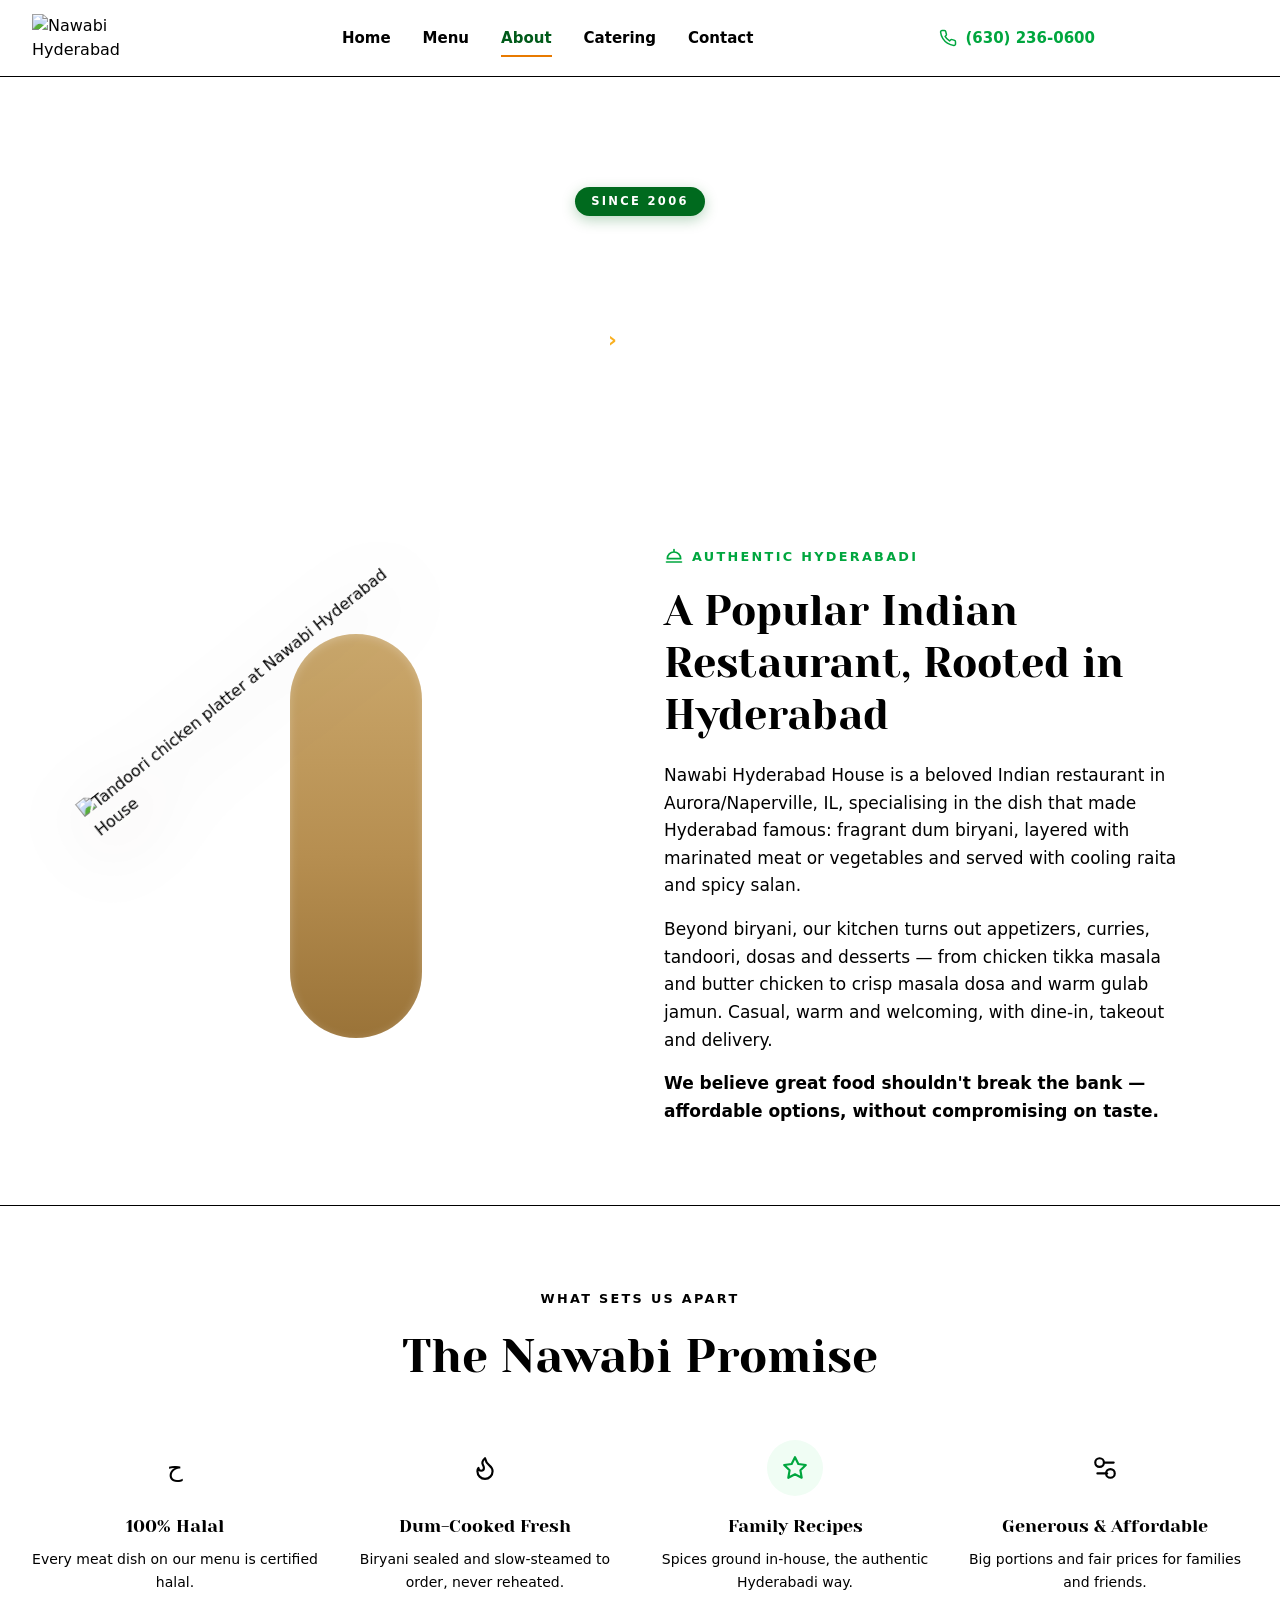
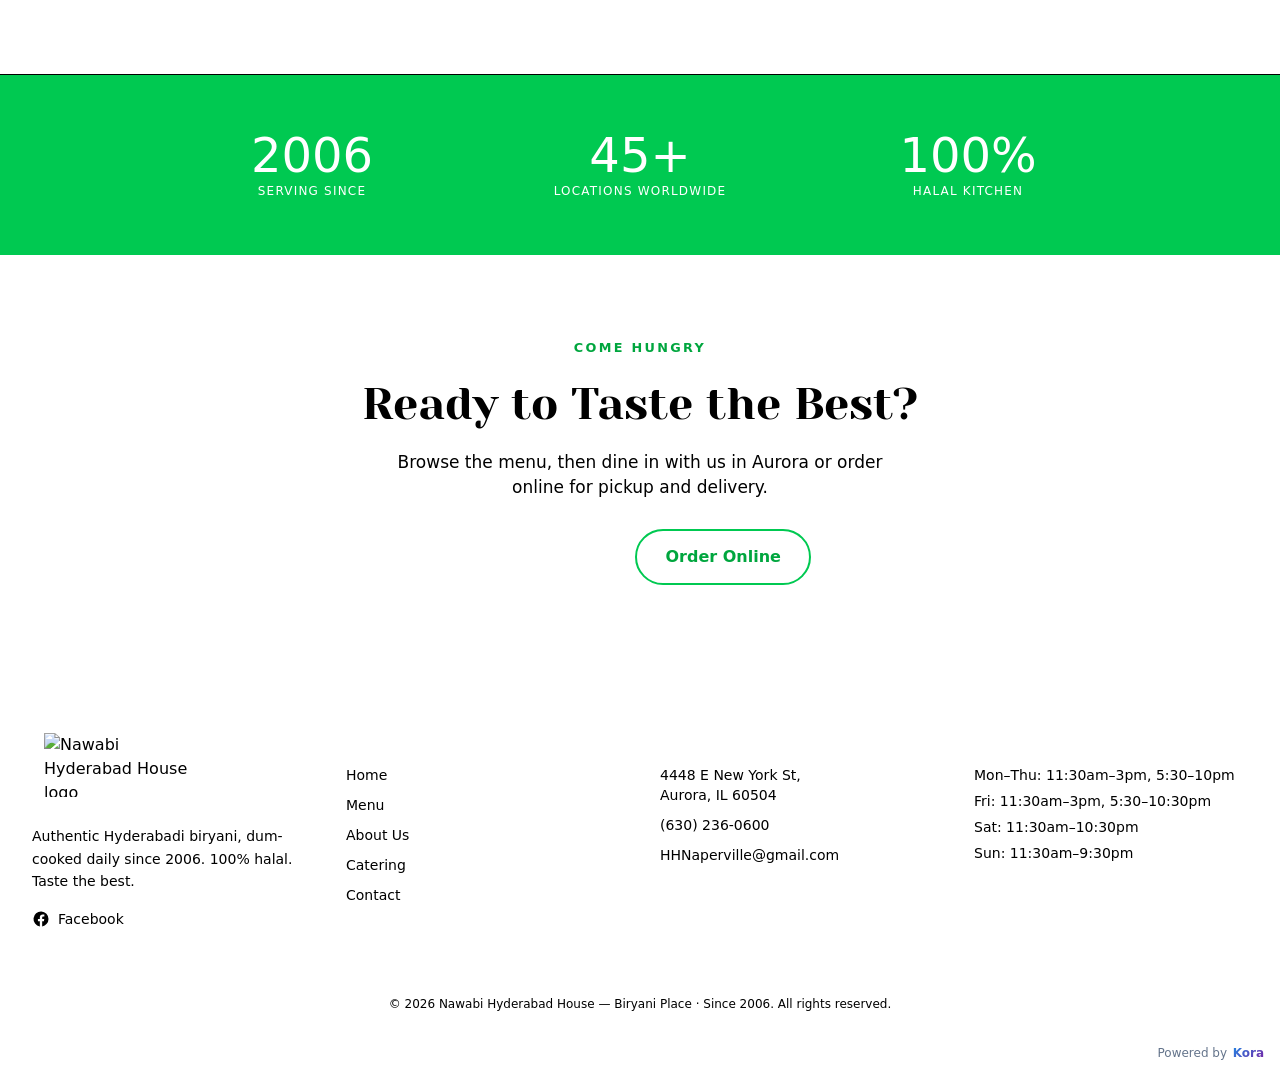
==== commit 06502c67: "Deploy staging from Kora" ====
--- a/about.html
+++ b/about.html
@@ -3,6 +3,8 @@
 <html class="scroll-smooth" lang="en">
 <head>
   <link rel="icon" href="https://quseprdus1.blob.core.windows.net/kora-business-images/user-media/911e874e-7fd0-4305-8294-da62055246d1/de8c94d8-887e-4625-825f-ec262dbc28df/1782133685_wh6cib.png">
+<link href="https://quseprdus1.blob.core.windows.net/kora-business-images/user-media/911e874e-7fd0-4305-8294-da62055246d1/de8c94d8-887e-4625-825f-ec262dbc28df/1782133685_wh6cib.png" rel="icon"/>
+<link href="https://quseprdus1.blob.core.windows.net/kora-business-images/user-media/911e874e-7fd0-4305-8294-da62055246d1/de8c94d8-887e-4625-825f-ec262dbc28df/1782133685_wh6cib.png" rel="icon">
 <link href="https://quseprdus1.blob.core.windows.net/kora-business-images/user-media/911e874e-7fd0-4305-8294-da62055246d1/de8c94d8-887e-4625-825f-ec262dbc28df/1782133685_wh6cib.png" rel="icon"/>
 <meta charset="utf-8"/>
 <meta content="width=device-width, initial-scale=1.0" name="viewport"/>
@@ -21,7 +23,7 @@
 <meta content="https://quseprdus1.blob.core.windows.net/kora-business-images/user-media/911e874e-7fd0-4305-8294-da62055246d1/de8c94d8-887e-4625-825f-ec262dbc28df/1782133757_j66aro.jpg" name="twitter:image"/>
 <link href="https://quseprdus1.blob.core.windows.net/kora-business-images/user-media/911e874e-7fd0-4305-8294-da62055246d1/de8c94d8-887e-4625-825f-ec262dbc28df/1782133685_wh6cib.png" rel="icon" sizes="32x32" type="image/png">
 <link href="https://fonts.googleapis.com" rel="preconnect"/>
-<link crossorigin="" href="https://fonts.gstatic.com" rel="preconnect"/>
+<link crossorigin="" href="https://fonts.gstatic.com" rel="preconnect">
 <link href="https://fonts.googleapis.com/css2?family=Yeseva+One&amp;family=Mukta:wght@300;400;500;600;700;800&amp;family=Pacifico&amp;display=swap" rel="stylesheet"/>
 <link as="image" href="https://quseprdus1.blob.core.windows.net/kora-business-images/user-media/911e874e-7fd0-4305-8294-da62055246d1/de8c94d8-887e-4625-825f-ec262dbc28df/1782133693_rcuri3.jpg" rel="preload"/>
 <link href="assets/styles.css" rel="stylesheet"/>
@@ -56,7 +58,7 @@
 <link rel="preconnect" href="https://fonts.gstatic.com" crossorigin>
 <link rel="stylesheet" href="https://fonts.googleapis.com/css2?family=Yeseva+One:wght@400;600;700&family=Mukta:wght@400;600;700&display=swap">
 <!-- KORA_GOOGLE_FONTS_END -->
-</link></head>
+</link></link></link></head>
 <body class="bg-cream-50 text-clay-700 font-sans antialiased">
 <a class="sr-only focus:not-sr-only focus:absolute focus:z-[60] focus:top-3 focus:left-3 focus:bg-green-500 focus:text-white focus:px-4 focus:py-2 focus:rounded-full" href="#main">Skip to content</a>
 <div id="site-header"></div>
--- a/assets/styles.css
+++ b/assets/styles.css
@@ -1,2 +1,2 @@
 /*! tailwindcss v4.2.1 | MIT License | https://tailwindcss.com */
-@layer properties{@supports (((-webkit-hyphens:none)) and (not (margin-trim:inline))) or ((-moz-orient:inline) and (not (color:rgb(from red r g b)))){*,:before,:after,::backdrop{--tw-translate-x:0;--tw-translate-y:0;--tw-translate-z:0;--tw-rotate-x:initial;--tw-rotate-y:initial;--tw-rotate-z:initial;--tw-skew-x:initial;--tw-skew-y:initial;--tw-space-y-reverse:0;--tw-divide-y-reverse:0;--tw-border-style:solid;--tw-gradient-position:initial;--tw-gradient-from:#0000;--tw-gradient-via:#0000;--tw-gradient-to:#0000;--tw-gradient-stops:initial;--tw-gradient-via-stops:initial;--tw-gradient-from-position:0%;--tw-gradient-via-position:50%;--tw-gradient-to-position:100%;--tw-leading:initial;--tw-font-weight:initial;--tw-tracking:initial;--tw-shadow:0 0 #0000;--tw-shadow-color:initial;--tw-shadow-alpha:100%;--tw-inset-shadow:0 0 #0000;--tw-inset-shadow-color:initial;--tw-inset-shadow-alpha:100%;--tw-ring-color:initial;--tw-ring-shadow:0 0 #0000;--tw-inset-ring-color:initial;--tw-inset-ring-shadow:0 0 #0000;--tw-ring-inset:initial;--tw-ring-offset-width:0px;--tw-ring-offset-color:#fff;--tw-ring-offset-shadow:0 0 #0000;--tw-blur:initial;--tw-brightness:initial;--tw-contrast:initial;--tw-grayscale:initial;--tw-hue-rotate:initial;--tw-invert:initial;--tw-opacity:initial;--tw-saturate:initial;--tw-sepia:initial;--tw-drop-shadow:initial;--tw-drop-shadow-color:initial;--tw-drop-shadow-alpha:100%;--tw-drop-shadow-size:initial;--tw-backdrop-blur:initial;--tw-backdrop-brightness:initial;--tw-backdrop-contrast:initial;--tw-backdrop-grayscale:initial;--tw-backdrop-hue-rotate:initial;--tw-backdrop-invert:initial;--tw-backdrop-opacity:initial;--tw-backdrop-saturate:initial;--tw-backdrop-sepia:initial;--tw-duration:initial;--tw-scale-x:1;--tw-scale-y:1;--tw-scale-z:1}}}@layer theme{:root,:host{--font-sans:"Mukta", system-ui, -apple-system, "Segoe UI", sans-serif;--font-mono:ui-monospace, SFMono-Regular, Menlo, Monaco, Consolas, "Liberation Mono", "Courier New", monospace;--color-green-50:#e8f3eb;--color-green-500:#006a1e;--color-green-600:#005a19;--color-green-700:#044a16;--color-white:#fff;--spacing:.25rem;--container-xs:20rem;--container-md:28rem;--container-lg:32rem;--container-xl:36rem;--container-3xl:48rem;--container-4xl:56rem;--container-5xl:64rem;--container-6xl:72rem;--container-7xl:80rem;--text-xs:.75rem;--text-xs--line-height:calc(1 / .75);--text-sm:.875rem;--text-sm--line-height:calc(1.25 / .875);--text-base:1rem;--text-base--line-height:calc(1.5 / 1);--text-lg:1.125rem;--text-lg--line-height:calc(1.75 / 1.125);--text-xl:1.25rem;--text-xl--line-height:calc(1.75 / 1.25);--text-2xl:1.5rem;--text-2xl--line-height:calc(2 / 1.5);--text-4xl:2.25rem;--text-4xl--line-height:calc(2.5 / 2.25);--text-5xl:3rem;--text-5xl--line-height:1;--font-weight-semibold:600;--font-weight-bold:700;--font-weight-extrabold:800;--tracking-wide:.025em;--tracking-widest:.1em;--leading-tight:1.25;--leading-relaxed:1.625;--radius-xl:.75rem;--radius-2xl:1rem;--radius-3xl:1.5rem;--drop-shadow-2xl:0 25px 25px #00000026;--blur-3xl:64px;--default-transition-duration:.15s;--default-transition-timing-function:cubic-bezier(.4, 0, .2, 1);--default-font-family:var(--font-sans);--default-mono-font-family:var(--font-mono);--color-saffron-100:#fee6c2;--color-saffron-300:#f9b021;--color-saffron-400:#f0930e;--color-saffron-500:#e87a00;--color-saffron-600:#c76300;--color-saffron-700:#9e4d04;--color-spice-50:#fdecec;--color-spice-400:#d21f24;--color-cream-50:#fffdf4;--color-cream-100:#fffbd6;--color-cream-200:#fbf1bd;--color-clay-100:#efe6d6;--color-clay-200:#dbc9ae;--color-clay-400:#9a7b50;--color-clay-500:#6e5436;--color-clay-600:#4e3a24;--color-clay-700:#3a2a19;--color-clay-800:#2a1d10;--color-clay-900:#1c1209;--font-display:"Yeseva One", Georgia, "Times New Roman", serif;--font-script:"Pacifico", "Brush Script MT", cursive;--shadow-card:0 1px 2px #2a1d100f, 0 8px 24px #2a1d1014;--shadow-glow:0 8px 28px #e87a0059;--font-heading:"Yeseva One", serif;--font-body:Mukta, sans-serif}}@layer base{*,:after,:before,::backdrop{box-sizing:border-box;border:0 solid;margin:0;padding:0}::file-selector-button{box-sizing:border-box;border:0 solid;margin:0;padding:0}html,:host{-webkit-text-size-adjust:100%;tab-size:4;line-height:1.5;font-family:var(--default-font-family,ui-sans-serif, system-ui, sans-serif, "Apple Color Emoji", "Segoe UI Emoji", "Segoe UI Symbol", "Noto Color Emoji");font-feature-settings:var(--default-font-feature-settings,normal);font-variation-settings:var(--default-font-variation-settings,normal);-webkit-tap-highlight-color:transparent}hr{height:0;color:inherit;border-top-width:1px}abbr:where([title]){-webkit-text-decoration:underline dotted;text-decoration:underline dotted}h1,h2,h3,h4,h5,h6{font-size:inherit;font-weight:inherit}a{color:inherit;-webkit-text-decoration:inherit;-webkit-text-decoration:inherit;-webkit-text-decoration:inherit;text-decoration:inherit}b,strong{font-weight:bolder}code,kbd,samp,pre{font-family:var(--default-mono-font-family,ui-monospace, SFMono-Regular, Menlo, Monaco, Consolas, "Liberation Mono", "Courier New", monospace);font-feature-settings:var(--default-mono-font-feature-settings,normal);font-variation-settings:var(--default-mono-font-variation-settings,normal);font-size:1em}small{font-size:80%}sub,sup{vertical-align:baseline;font-size:75%;line-height:0;position:relative}sub{bottom:-.25em}sup{top:-.5em}table{text-indent:0;border-color:inherit;border-collapse:collapse}:-moz-focusring{outline:auto}progress{vertical-align:baseline}summary{display:list-item}ol,ul,menu{list-style:none}img,svg,video,canvas,audio,iframe,embed,object{vertical-align:middle;display:block}img,video{max-width:100%;height:auto}button,input,select,optgroup,textarea{font:inherit;font-feature-settings:inherit;font-variation-settings:inherit;letter-spacing:inherit;color:inherit;opacity:1;background-color:#0000;border-radius:0}::file-selector-button{font:inherit;font-feature-settings:inherit;font-variation-settings:inherit;letter-spacing:inherit;color:inherit;opacity:1;background-color:#0000;border-radius:0}:where(select:is([multiple],[size])) optgroup{font-weight:bolder}:where(select:is([multiple],[size])) optgroup option{padding-inline-start:20px}::file-selector-button{margin-inline-end:4px}::placeholder{opacity:1}@supports (not ((-webkit-appearance:-apple-pay-button))) or (contain-intrinsic-size:1px){::placeholder{color:currentColor}@supports (color:color-mix(in lab, red, red)){::placeholder{color:color-mix(in oklab, currentcolor 50%, transparent)}}}textarea{resize:vertical}::-webkit-search-decoration{-webkit-appearance:none}::-webkit-date-and-time-value{min-height:1lh;text-align:inherit}::-webkit-datetime-edit{display:inline-flex}::-webkit-datetime-edit-fields-wrapper{padding:0}::-webkit-datetime-edit{padding-block:0}::-webkit-datetime-edit-year-field{padding-block:0}::-webkit-datetime-edit-month-field{padding-block:0}::-webkit-datetime-edit-day-field{padding-block:0}::-webkit-datetime-edit-hour-field{padding-block:0}::-webkit-datetime-edit-minute-field{padding-block:0}::-webkit-datetime-edit-second-field{padding-block:0}::-webkit-datetime-edit-millisecond-field{padding-block:0}::-webkit-datetime-edit-meridiem-field{padding-block:0}::-webkit-calendar-picker-indicator{line-height:1}:-moz-ui-invalid{box-shadow:none}button,input:where([type=button],[type=reset],[type=submit]){appearance:button}::file-selector-button{appearance:button}::-webkit-inner-spin-button{height:auto}::-webkit-outer-spin-button{height:auto}[hidden]:where(:not([hidden=until-found])){display:none!important}html{scroll-behavior:smooth;scroll-padding-top:6rem}body{font-family:var(--font-sans);color:var(--color-clay-700);background:var(--color-cream-50);-webkit-font-smoothing:antialiased}h1,h2,h3,h4{font-family:var(--font-display);color:var(--color-clay-800);letter-spacing:-.01em;font-weight:400}body{font-family:var(--font-body)}h1,h2,h3,h4,h5,h6{font-family:var(--font-heading)}}@layer components;@layer utilities{.pointer-events-none{pointer-events:none}.sr-only{clip-path:inset(50%);white-space:nowrap;border-width:0;width:1px;height:1px;margin:-1px;padding:0;position:absolute;overflow:hidden}.absolute{position:absolute}.fixed{position:fixed}.relative{position:relative}.sticky{position:sticky}.inset-x-0{inset-inline:calc(var(--spacing) * 0)}.-top-24{top:calc(var(--spacing) * -24)}.top-0{top:calc(var(--spacing) * 0)}.top-\[4\%\]{top:4%}.top-\[5\%\]{top:5%}.top-\[6\%\]{top:6%}.top-\[16\%\]{top:16%}.top-\[20\%\]{top:20%}.top-\[24\%\]{top:24%}.-right-24{right:calc(var(--spacing) * -24)}.right-6{right:calc(var(--spacing) * 6)}.right-\[-7\%\]{right:-7%}.right-\[2\%\]{right:2%}.right-\[5\%\]{right:5%}.right-\[6\%\]{right:6%}.right-\[10\%\]{right:10%}.bottom-0{bottom:calc(var(--spacing) * 0)}.bottom-6{bottom:calc(var(--spacing) * 6)}.bottom-\[5\%\]{bottom:5%}.bottom-\[6\%\]{bottom:6%}.bottom-\[8\%\]{bottom:8%}.bottom-\[10\%\]{bottom:10%}.bottom-\[14\%\]{bottom:14%}.left-\[-4\%\]{left:-4%}.left-\[-5\%\]{left:-5%}.left-\[2\%\]{left:2%}.left-\[4\%\]{left:4%}.left-\[5\%\]{left:5%}.left-\[8\%\]{left:8%}.left-\[46\%\]{left:46%}.z-10{z-index:10}.z-40{z-index:40}.z-50{z-index:50}.order-1{order:1}.order-2{order:2}.mx-auto{margin-inline:auto}.-mt-2{margin-top:calc(var(--spacing) * -2)}.mt-0\.5{margin-top:calc(var(--spacing) * .5)}.mt-1{margin-top:calc(var(--spacing) * 1)}.mt-2{margin-top:calc(var(--spacing) * 2)}.mt-3{margin-top:calc(var(--spacing) * 3)}.mt-4{margin-top:calc(var(--spacing) * 4)}.mt-5{margin-top:calc(var(--spacing) * 5)}.mt-6{margin-top:calc(var(--spacing) * 6)}.mt-7{margin-top:calc(var(--spacing) * 7)}.mt-8{margin-top:calc(var(--spacing) * 8)}.mt-9{margin-top:calc(var(--spacing) * 9)}.mb-2{margin-bottom:calc(var(--spacing) * 2)}.mb-3{margin-bottom:calc(var(--spacing) * 3)}.mb-4{margin-bottom:calc(var(--spacing) * 4)}.mb-8{margin-bottom:calc(var(--spacing) * 8)}.mb-10{margin-bottom:calc(var(--spacing) * 10)}.mb-12{margin-bottom:calc(var(--spacing) * 12)}.ml-1{margin-left:calc(var(--spacing) * 1)}.ml-auto{margin-left:auto}.block{display:block}.flex{display:flex}.grid{display:grid}.hidden{display:none}.inline-block{display:inline-block}.inline-flex{display:inline-flex}.table{display:table}.aspect-\[4\/3\]{aspect-ratio:4/3}.aspect-square{aspect-ratio:1}.h-11{height:calc(var(--spacing) * 11)}.h-12{height:calc(var(--spacing) * 12)}.h-14{height:calc(var(--spacing) * 14)}.h-16{height:calc(var(--spacing) * 16)}.h-40{height:calc(var(--spacing) * 40)}.h-\[420px\]{height:420px}.h-auto{height:auto}.h-full{height:100%}.min-h-\[320px\]{min-height:320px}.min-h-\[460px\]{min-height:460px}.w-10{width:calc(var(--spacing) * 10)}.w-11{width:calc(var(--spacing) * 11)}.w-12{width:calc(var(--spacing) * 12)}.w-14{width:calc(var(--spacing) * 14)}.w-16{width:calc(var(--spacing) * 16)}.w-20{width:calc(var(--spacing) * 20)}.w-24{width:calc(var(--spacing) * 24)}.w-56{width:calc(var(--spacing) * 56)}.w-64{width:calc(var(--spacing) * 64)}.w-\[420px\]{width:420px}.w-auto{width:auto}.w-full{width:100%}.max-w-3xl{max-width:var(--container-3xl)}.max-w-4xl{max-width:var(--container-4xl)}.max-w-5xl{max-width:var(--container-5xl)}.max-w-6xl{max-width:var(--container-6xl)}.max-w-7xl{max-width:var(--container-7xl)}.max-w-\[440px\]{max-width:440px}.max-w-\[460px\]{max-width:460px}.max-w-lg{max-width:var(--container-lg)}.max-w-md{max-width:var(--container-md)}.max-w-xl{max-width:var(--container-xl)}.max-w-xs{max-width:var(--container-xs)}.shrink-0{flex-shrink:0}.translate-y-3{--tw-translate-y:calc(var(--spacing) * 3);translate:var(--tw-translate-x) var(--tw-translate-y)}.transform{transform:var(--tw-rotate-x,) var(--tw-rotate-y,) var(--tw-rotate-z,) var(--tw-skew-x,) var(--tw-skew-y,)}.resize{resize:both}.grid-cols-2{grid-template-columns:repeat(2,minmax(0,1fr))}.grid-cols-3{grid-template-columns:repeat(3,minmax(0,1fr))}.flex-col{flex-direction:column}.flex-wrap{flex-wrap:wrap}.place-items-center{place-items:center}.items-center{align-items:center}.items-end{align-items:flex-end}.items-start{align-items:flex-start}.justify-between{justify-content:space-between}.justify-center{justify-content:center}.gap-1\.5{gap:calc(var(--spacing) * 1.5)}.gap-2{gap:calc(var(--spacing) * 2)}.gap-2\.5{gap:calc(var(--spacing) * 2.5)}.gap-3{gap:calc(var(--spacing) * 3)}.gap-4{gap:calc(var(--spacing) * 4)}.gap-6{gap:calc(var(--spacing) * 6)}.gap-8{gap:calc(var(--spacing) * 8)}.gap-10{gap:calc(var(--spacing) * 10)}.gap-12{gap:calc(var(--spacing) * 12)}:where(.space-y-1\.5>:not(:last-child)){--tw-space-y-reverse:0;margin-block-start:calc(calc(var(--spacing) * 1.5) * var(--tw-space-y-reverse));margin-block-end:calc(calc(var(--spacing) * 1.5) * calc(1 - var(--tw-space-y-reverse)))}:where(.space-y-2\.5>:not(:last-child)){--tw-space-y-reverse:0;margin-block-start:calc(calc(var(--spacing) * 2.5) * var(--tw-space-y-reverse));margin-block-end:calc(calc(var(--spacing) * 2.5) * calc(1 - var(--tw-space-y-reverse)))}:where(.space-y-4>:not(:last-child)){--tw-space-y-reverse:0;margin-block-start:calc(calc(var(--spacing) * 4) * var(--tw-space-y-reverse));margin-block-end:calc(calc(var(--spacing) * 4) * calc(1 - var(--tw-space-y-reverse)))}.gap-x-7{column-gap:calc(var(--spacing) * 7)}.gap-x-12{column-gap:calc(var(--spacing) * 12)}.gap-y-3{row-gap:calc(var(--spacing) * 3)}.gap-y-3\.5{row-gap:calc(var(--spacing) * 3.5)}:where(.divide-y>:not(:last-child)){--tw-divide-y-reverse:0;border-bottom-style:var(--tw-border-style);border-top-style:var(--tw-border-style);border-top-width:calc(1px * var(--tw-divide-y-reverse));border-bottom-width:calc(1px * calc(1 - var(--tw-divide-y-reverse)))}:where(.divide-clay-100>:not(:last-child)){border-color:var(--color-clay-100)}.overflow-hidden{overflow:hidden}.scroll-smooth{scroll-behavior:smooth}.rounded-2xl{border-radius:var(--radius-2xl)}.rounded-3xl{border-radius:var(--radius-3xl)}.rounded-full{border-radius:3.40282e38px}.rounded-xl{border-radius:var(--radius-xl)}.border{border-style:var(--tw-border-style);border-width:1px}.border-2{border-style:var(--tw-border-style);border-width:2px}.border-4{border-style:var(--tw-border-style);border-width:4px}.border-y{border-block-style:var(--tw-border-style);border-block-width:1px}.border-t{border-top-style:var(--tw-border-style);border-top-width:1px}.border-b{border-bottom-style:var(--tw-border-style);border-bottom-width:1px}.border-dashed{--tw-border-style:dashed;border-style:dashed}.border-clay-100{border-color:var(--color-clay-100)}.border-clay-200{border-color:var(--color-clay-200)}.border-clay-200\/70{border-color:#dbc9aeb3}@supports (color:color-mix(in lab, red, red)){.border-clay-200\/70{border-color:color-mix(in oklab, var(--color-clay-200) 70%, transparent)}}.border-green-500{border-color:var(--color-green-500)}.border-white\/10{border-color:#ffffff1a}@supports (color:color-mix(in lab, red, red)){.border-white\/10{border-color:color-mix(in oklab, var(--color-white) 10%, transparent)}}.border-white\/15{border-color:#ffffff26}@supports (color:color-mix(in lab, red, red)){.border-white\/15{border-color:color-mix(in oklab, var(--color-white) 15%, transparent)}}.bg-clay-800{background-color:var(--color-clay-800)}.bg-cream-50{background-color:var(--color-cream-50)}.bg-cream-50\/90{background-color:#fffdf4e6}@supports (color:color-mix(in lab, red, red)){.bg-cream-50\/90{background-color:color-mix(in oklab, var(--color-cream-50) 90%, transparent)}}.bg-green-50{background-color:var(--color-green-50)}.bg-green-500{background-color:var(--color-green-500)}.bg-saffron-100{background-color:var(--color-saffron-100)}.bg-saffron-100\/60{background-color:#fee6c299}@supports (color:color-mix(in lab, red, red)){.bg-saffron-100\/60{background-color:color-mix(in oklab, var(--color-saffron-100) 60%, transparent)}}.bg-saffron-500{background-color:var(--color-saffron-500)}.bg-spice-50{background-color:var(--color-spice-50)}.bg-white{background-color:var(--color-white)}.bg-gradient-to-t{--tw-gradient-position:to top in oklab;background-image:linear-gradient(var(--tw-gradient-stops))}.from-clay-900\/85{--tw-gradient-from:#1c1209d9}@supports (color:color-mix(in lab, red, red)){.from-clay-900\/85{--tw-gradient-from:color-mix(in oklab, var(--color-clay-900) 85%, transparent)}}.from-clay-900\/85{--tw-gradient-stops:var(--tw-gradient-via-stops,var(--tw-gradient-position), var(--tw-gradient-from) var(--tw-gradient-from-position), var(--tw-gradient-to) var(--tw-gradient-to-position))}.to-transparent{--tw-gradient-to:transparent;--tw-gradient-stops:var(--tw-gradient-via-stops,var(--tw-gradient-position), var(--tw-gradient-from) var(--tw-gradient-from-position), var(--tw-gradient-to) var(--tw-gradient-to-position))}.object-contain{object-fit:contain}.object-cover{object-fit:cover}.p-3{padding:calc(var(--spacing) * 3)}.p-5{padding:calc(var(--spacing) * 5)}.p-6{padding:calc(var(--spacing) * 6)}.p-7{padding:calc(var(--spacing) * 7)}.px-2{padding-inline:calc(var(--spacing) * 2)}.px-4{padding-inline:calc(var(--spacing) * 4)}.px-5{padding-inline:calc(var(--spacing) * 5)}.px-6{padding-inline:calc(var(--spacing) * 6)}.px-7{padding-inline:calc(var(--spacing) * 7)}.px-8{padding-inline:calc(var(--spacing) * 8)}.py-0\.5{padding-block:calc(var(--spacing) * .5)}.py-2{padding-block:calc(var(--spacing) * 2)}.py-2\.5{padding-block:calc(var(--spacing) * 2.5)}.py-3{padding-block:calc(var(--spacing) * 3)}.py-3\.5{padding-block:calc(var(--spacing) * 3.5)}.py-4{padding-block:calc(var(--spacing) * 4)}.py-5{padding-block:calc(var(--spacing) * 5)}.py-12{padding-block:calc(var(--spacing) * 12)}.py-14{padding-block:calc(var(--spacing) * 14)}.py-16{padding-block:calc(var(--spacing) * 16)}.pt-4{padding-top:calc(var(--spacing) * 4)}.pt-12{padding-top:calc(var(--spacing) * 12)}.pt-14{padding-top:calc(var(--spacing) * 14)}.pb-3{padding-bottom:calc(var(--spacing) * 3)}.pb-10{padding-bottom:calc(var(--spacing) * 10)}.pb-14{padding-bottom:calc(var(--spacing) * 14)}.pb-16{padding-bottom:calc(var(--spacing) * 16)}.text-center{text-align:center}.align-middle{vertical-align:middle}.font-display{font-family:var(--font-display)}.font-sans{font-family:var(--font-sans)}.text-2xl{font-size:var(--text-2xl);line-height:var(--tw-leading,var(--text-2xl--line-height))}.text-4xl{font-size:var(--text-4xl);line-height:var(--tw-leading,var(--text-4xl--line-height))}.text-base{font-size:var(--text-base);line-height:var(--tw-leading,var(--text-base--line-height))}.text-lg{font-size:var(--text-lg);line-height:var(--tw-leading,var(--text-lg--line-height))}.text-sm{font-size:var(--text-sm);line-height:var(--tw-leading,var(--text-sm--line-height))}.text-xl{font-size:var(--text-xl);line-height:var(--tw-leading,var(--text-xl--line-height))}.text-xs{font-size:var(--text-xs);line-height:var(--tw-leading,var(--text-xs--line-height))}.text-\[11px\]{font-size:11px}.text-\[13px\]{font-size:13px}.text-\[15px\]{font-size:15px}.text-\[16px\]{font-size:16px}.text-\[17px\]{font-size:17px}.text-\[clamp\(1\.6rem\,3\.5vw\,2\.4rem\)\]{font-size:clamp(1.6rem,3.5vw,2.4rem)}.text-\[clamp\(1\.8rem\,4vw\,2\.5rem\)\]{font-size:clamp(1.8rem,4vw,2.5rem)}.text-\[clamp\(1\.8rem\,4vw\,2\.6rem\)\]{font-size:clamp(1.8rem,4vw,2.6rem)}.text-\[clamp\(1\.8rem\,4vw\,2\.7rem\)\]{font-size:clamp(1.8rem,4vw,2.7rem)}.text-\[clamp\(1\.9rem\,4vw\,2\.8rem\)\]{font-size:clamp(1.9rem,4vw,2.8rem)}.text-\[clamp\(1\.9rem\,4vw\,2\.9rem\)\]{font-size:clamp(1.9rem,4vw,2.9rem)}.text-\[clamp\(2\.2rem\,5vw\,3\.6rem\)\]{font-size:clamp(2.2rem,5vw,3.6rem)}.text-\[clamp\(2\.6rem\,6vw\,4\.6rem\)\]{font-size:clamp(2.6rem,6vw,4.6rem)}.leading-\[1\.02\]{--tw-leading:1.02;line-height:1.02}.leading-relaxed{--tw-leading:var(--leading-relaxed);line-height:var(--leading-relaxed)}.leading-tight{--tw-leading:var(--leading-tight);line-height:var(--leading-tight)}.font-bold{--tw-font-weight:var(--font-weight-bold);font-weight:var(--font-weight-bold)}.font-extrabold{--tw-font-weight:var(--font-weight-extrabold);font-weight:var(--font-weight-extrabold)}.font-semibold{--tw-font-weight:var(--font-weight-semibold);font-weight:var(--font-weight-semibold)}.tracking-wide{--tw-tracking:var(--tracking-wide);letter-spacing:var(--tracking-wide)}.tracking-widest{--tw-tracking:var(--tracking-widest);letter-spacing:var(--tracking-widest)}.break-all{word-break:break-all}.whitespace-nowrap{white-space:nowrap}.text-clay-400{color:var(--color-clay-400)}.text-clay-500{color:var(--color-clay-500)}.text-clay-600{color:var(--color-clay-600)}.text-clay-700{color:var(--color-clay-700)}.text-clay-800{color:var(--color-clay-800)}.text-cream-100{color:var(--color-cream-100)}.text-cream-100\/80{color:#fffbd6cc}@supports (color:color-mix(in lab, red, red)){.text-cream-100\/80{color:color-mix(in oklab, var(--color-cream-100) 80%, transparent)}}.text-cream-100\/90{color:#fffbd6e6}@supports (color:color-mix(in lab, red, red)){.text-cream-100\/90{color:color-mix(in oklab, var(--color-cream-100) 90%, transparent)}}.text-cream-200\/60{color:#fbf1bd99}@supports (color:color-mix(in lab, red, red)){.text-cream-200\/60{color:color-mix(in oklab, var(--color-cream-200) 60%, transparent)}}.text-cream-200\/80{color:#fbf1bdcc}@supports (color:color-mix(in lab, red, red)){.text-cream-200\/80{color:color-mix(in oklab, var(--color-cream-200) 80%, transparent)}}.text-green-500{color:var(--color-green-500)}.text-green-600{color:var(--color-green-600)}.text-green-700{color:var(--color-green-700)}.text-saffron-300{color:var(--color-saffron-300)}.text-saffron-400{color:var(--color-saffron-400)}.text-saffron-500{color:var(--color-saffron-500)}.text-saffron-600{color:var(--color-saffron-600)}.text-saffron-700{color:var(--color-saffron-700)}.text-spice-400{color:var(--color-spice-400)}.text-white{color:var(--color-white)}.text-white\/90{color:#ffffffe6}@supports (color:color-mix(in lab, red, red)){.text-white\/90{color:color-mix(in oklab, var(--color-white) 90%, transparent)}}.text-white\/95{color:#fffffff2}@supports (color:color-mix(in lab, red, red)){.text-white\/95{color:color-mix(in oklab, var(--color-white) 95%, transparent)}}.uppercase{text-transform:uppercase}.not-italic{font-style:normal}.antialiased{-webkit-font-smoothing:antialiased;-moz-osx-font-smoothing:grayscale}.opacity-0{opacity:0}.shadow-2xl{--tw-shadow:0 25px 50px -12px var(--tw-shadow-color,#00000040);box-shadow:var(--tw-inset-shadow), var(--tw-inset-ring-shadow), var(--tw-ring-offset-shadow), var(--tw-ring-shadow), var(--tw-shadow)}.shadow-\[var\(--shadow-card\)\]{--tw-shadow:var(--shadow-card);box-shadow:var(--tw-inset-shadow), var(--tw-inset-ring-shadow), var(--tw-ring-offset-shadow), var(--tw-ring-shadow), var(--tw-shadow)}.shadow-\[var\(--shadow-glow\)\]{--tw-shadow:var(--shadow-glow);box-shadow:var(--tw-inset-shadow), var(--tw-inset-ring-shadow), var(--tw-ring-offset-shadow), var(--tw-ring-shadow), var(--tw-shadow)}.shadow-lg{--tw-shadow:0 10px 15px -3px var(--tw-shadow-color,#0000001a), 0 4px 6px -4px var(--tw-shadow-color,#0000001a);box-shadow:var(--tw-inset-shadow), var(--tw-inset-ring-shadow), var(--tw-ring-offset-shadow), var(--tw-ring-shadow), var(--tw-shadow)}.shadow-xl{--tw-shadow:0 20px 25px -5px var(--tw-shadow-color,#0000001a), 0 8px 10px -6px var(--tw-shadow-color,#0000001a);box-shadow:var(--tw-inset-shadow), var(--tw-inset-ring-shadow), var(--tw-ring-offset-shadow), var(--tw-ring-shadow), var(--tw-shadow)}.blur-3xl{--tw-blur:blur(var(--blur-3xl));filter:var(--tw-blur,) var(--tw-brightness,) var(--tw-contrast,) var(--tw-grayscale,) var(--tw-hue-rotate,) var(--tw-invert,) var(--tw-saturate,) var(--tw-sepia,) var(--tw-drop-shadow,)}.drop-shadow-2xl{--tw-drop-shadow-size:drop-shadow(0 25px 25px var(--tw-drop-shadow-color,#00000026));--tw-drop-shadow:drop-shadow(var(--drop-shadow-2xl));filter:var(--tw-blur,) var(--tw-brightness,) var(--tw-contrast,) var(--tw-grayscale,) var(--tw-hue-rotate,) var(--tw-invert,) var(--tw-saturate,) var(--tw-sepia,) var(--tw-drop-shadow,)}.backdrop-blur{--tw-backdrop-blur:blur(8px);-webkit-backdrop-filter:var(--tw-backdrop-blur,) var(--tw-backdrop-brightness,) var(--tw-backdrop-contrast,) var(--tw-backdrop-grayscale,) var(--tw-backdrop-hue-rotate,) var(--tw-backdrop-invert,) var(--tw-backdrop-opacity,) var(--tw-backdrop-saturate,) var(--tw-backdrop-sepia,);backdrop-filter:var(--tw-backdrop-blur,) var(--tw-backdrop-brightness,) var(--tw-backdrop-contrast,) var(--tw-backdrop-grayscale,) var(--tw-backdrop-hue-rotate,) var(--tw-backdrop-invert,) var(--tw-backdrop-opacity,) var(--tw-backdrop-saturate,) var(--tw-backdrop-sepia,)}.transition-colors{transition-property:color,background-color,border-color,outline-color,text-decoration-color,fill,stroke,--tw-gradient-from,--tw-gradient-via,--tw-gradient-to;transition-timing-function:var(--tw-ease,var(--default-transition-timing-function));transition-duration:var(--tw-duration,var(--default-transition-duration))}.transition-transform{transition-property:transform,translate,scale,rotate;transition-timing-function:var(--tw-ease,var(--default-transition-timing-function));transition-duration:var(--tw-duration,var(--default-transition-duration))}.duration-500{--tw-duration:.5s;transition-duration:.5s}@media (hover:hover){.group-hover\:scale-105:is(:where(.group):hover *){--tw-scale-x:105%;--tw-scale-y:105%;--tw-scale-z:105%;scale:var(--tw-scale-x) var(--tw-scale-y)}.hover\:-translate-y-1:hover{--tw-translate-y:calc(var(--spacing) * -1);translate:var(--tw-translate-x) var(--tw-translate-y)}.hover\:bg-cream-100:hover{background-color:var(--color-cream-100)}.hover\:bg-green-50:hover{background-color:var(--color-green-50)}.hover\:bg-green-600:hover{background-color:var(--color-green-600)}.hover\:bg-saffron-600:hover{background-color:var(--color-saffron-600)}.hover\:text-green-700:hover{color:var(--color-green-700)}.hover\:text-white:hover{color:var(--color-white)}}.focus\:not-sr-only:focus{clip-path:none;white-space:normal;width:auto;height:auto;margin:0;padding:0;position:static;overflow:visible}.focus\:absolute:focus{position:absolute}.focus\:top-3:focus{top:calc(var(--spacing) * 3)}.focus\:left-3:focus{left:calc(var(--spacing) * 3)}.focus\:z-\[60\]:focus{z-index:60}.focus\:rounded-full:focus{border-radius:3.40282e38px}.focus\:bg-green-500:focus{background-color:var(--color-green-500)}.focus\:px-4:focus{padding-inline:calc(var(--spacing) * 4)}.focus\:py-2:focus{padding-block:calc(var(--spacing) * 2)}.focus\:text-white:focus{color:var(--color-white)}@media (min-width:40rem){.sm\:grid-cols-2{grid-template-columns:repeat(2,minmax(0,1fr))}.sm\:gap-3{gap:calc(var(--spacing) * 3)}}@media (min-width:48rem){.md\:col-span-1{grid-column:span 1/span 1}.md\:col-span-2{grid-column:span 2/span 2}.md\:flex{display:flex}.md\:hidden{display:none}.md\:w-14{width:calc(var(--spacing) * 14)}.md\:w-16{width:calc(var(--spacing) * 16)}.md\:w-20{width:calc(var(--spacing) * 20)}.md\:w-24{width:calc(var(--spacing) * 24)}.md\:w-36{width:calc(var(--spacing) * 36)}.md\:w-40{width:calc(var(--spacing) * 40)}.md\:w-80{width:calc(var(--spacing) * 80)}.md\:w-\[26rem\]{width:26rem}.md\:grid-cols-2{grid-template-columns:repeat(2,minmax(0,1fr))}.md\:grid-cols-3{grid-template-columns:repeat(3,minmax(0,1fr))}.md\:grid-cols-4{grid-template-columns:repeat(4,minmax(0,1fr))}.md\:py-16{padding-block:calc(var(--spacing) * 16)}.md\:py-20{padding-block:calc(var(--spacing) * 20)}.md\:pb-16{padding-bottom:calc(var(--spacing) * 16)}.md\:text-5xl{font-size:var(--text-5xl);line-height:var(--tw-leading,var(--text-5xl--line-height))}}@media (min-width:64rem){.lg\:sticky{position:sticky}.lg\:top-24{top:calc(var(--spacing) * 24)}.lg\:order-1{order:1}.lg\:order-2{order:2}.lg\:inline-flex{display:inline-flex}.lg\:grid-cols-2{grid-template-columns:repeat(2,minmax(0,1fr))}.lg\:grid-cols-3{grid-template-columns:repeat(3,minmax(0,1fr))}.lg\:grid-cols-4{grid-template-columns:repeat(4,minmax(0,1fr))}.lg\:px-8{padding-inline:calc(var(--spacing) * 8)}.lg\:pt-16{padding-top:calc(var(--spacing) * 16)}.lg\:pb-20{padding-bottom:calc(var(--spacing) * 20)}}}@property --tw-translate-x{syntax:"*";inherits:false;initial-value:0}@property --tw-translate-y{syntax:"*";inherits:false;initial-value:0}@property --tw-translate-z{syntax:"*";inherits:false;initial-value:0}@property --tw-rotate-x{syntax:"*";inherits:false}@property --tw-rotate-y{syntax:"*";inherits:false}@property --tw-rotate-z{syntax:"*";inherits:false}@property --tw-skew-x{syntax:"*";inherits:false}@property --tw-skew-y{syntax:"*";inherits:false}@property --tw-space-y-reverse{syntax:"*";inherits:false;initial-value:0}@property --tw-divide-y-reverse{syntax:"*";inherits:false;initial-value:0}@property --tw-border-style{syntax:"*";inherits:false;initial-value:solid}@property --tw-gradient-position{syntax:"*";inherits:false}@property --tw-gradient-from{syntax:"<color>";inherits:false;initial-value:#0000}@property --tw-gradient-via{syntax:"<color>";inherits:false;initial-value:#0000}@property --tw-gradient-to{syntax:"<color>";inherits:false;initial-value:#0000}@property --tw-gradient-stops{syntax:"*";inherits:false}@property --tw-gradient-via-stops{syntax:"*";inherits:false}@property --tw-gradient-from-position{syntax:"<length-percentage>";inherits:false;initial-value:0%}@property --tw-gradient-via-position{syntax:"<length-percentage>";inherits:false;initial-value:50%}@property --tw-gradient-to-position{syntax:"<length-percentage>";inherits:false;initial-value:100%}@property --tw-leading{syntax:"*";inherits:false}@property --tw-font-weight{syntax:"*";inherits:false}@property --tw-tracking{syntax:"*";inherits:false}@property --tw-shadow{syntax:"*";inherits:false;initial-value:0 0 #0000}@property --tw-shadow-color{syntax:"*";inherits:false}@property --tw-shadow-alpha{syntax:"<percentage>";inherits:false;initial-value:100%}@property --tw-inset-shadow{syntax:"*";inherits:false;initial-value:0 0 #0000}@property --tw-inset-shadow-color{syntax:"*";inherits:false}@property --tw-inset-shadow-alpha{syntax:"<percentage>";inherits:false;initial-value:100%}@property --tw-ring-color{syntax:"*";inherits:false}@property --tw-ring-shadow{syntax:"*";inherits:false;initial-value:0 0 #0000}@property --tw-inset-ring-color{syntax:"*";inherits:false}@property --tw-inset-ring-shadow{syntax:"*";inherits:false;initial-value:0 0 #0000}@property --tw-ring-inset{syntax:"*";inherits:false}@property --tw-ring-offset-width{syntax:"<length>";inherits:false;initial-value:0}@property --tw-ring-offset-color{syntax:"*";inherits:false;initial-value:#fff}@property --tw-ring-offset-shadow{syntax:"*";inherits:false;initial-value:0 0 #0000}@property --tw-blur{syntax:"*";inherits:false}@property --tw-brightness{syntax:"*";inherits:false}@property --tw-contrast{syntax:"*";inherits:false}@property --tw-grayscale{syntax:"*";inherits:false}@property --tw-hue-rotate{syntax:"*";inherits:false}@property --tw-invert{syntax:"*";inherits:false}@property --tw-opacity{syntax:"*";inherits:false}@property --tw-saturate{syntax:"*";inherits:false}@property --tw-sepia{syntax:"*";inherits:false}@property --tw-drop-shadow{syntax:"*";inherits:false}@property --tw-drop-shadow-color{syntax:"*";inherits:false}@property --tw-drop-shadow-alpha{syntax:"<percentage>";inherits:false;initial-value:100%}@property --tw-drop-shadow-size{syntax:"*";inherits:false}@property --tw-backdrop-blur{syntax:"*";inherits:false}@property --tw-backdrop-brightness{syntax:"*";inherits:false}@property --tw-backdrop-contrast{syntax:"*";inherits:false}@property --tw-backdrop-grayscale{syntax:"*";inherits:false}@property --tw-backdrop-hue-rotate{syntax:"*";inherits:false}@property --tw-backdrop-invert{syntax:"*";inherits:false}@property --tw-backdrop-opacity{syntax:"*";inherits:false}@property --tw-backdrop-saturate{syntax:"*";inherits:false}@property --tw-backdrop-sepia{syntax:"*";inherits:false}@property --tw-duration{syntax:"*";inherits:false}@property --tw-scale-x{syntax:"*";inherits:false;initial-value:1}@property --tw-scale-y{syntax:"*";inherits:false;initial-value:1}@property --tw-scale-z{syntax:"*";inherits:false;initial-value:1}+@layer properties{@supports (((-webkit-hyphens:none)) and (not (margin-trim:inline))) or ((-moz-orient:inline) and (not (color:rgb(from red r g b)))){*,:before,:after,::backdrop{--tw-translate-x:0;--tw-translate-y:0;--tw-translate-z:0;--tw-rotate-x:initial;--tw-rotate-y:initial;--tw-rotate-z:initial;--tw-skew-x:initial;--tw-skew-y:initial;--tw-space-y-reverse:0;--tw-divide-y-reverse:0;--tw-border-style:solid;--tw-gradient-position:initial;--tw-gradient-from:#0000;--tw-gradient-via:#0000;--tw-gradient-to:#0000;--tw-gradient-stops:initial;--tw-gradient-via-stops:initial;--tw-gradient-from-position:0%;--tw-gradient-via-position:50%;--tw-gradient-to-position:100%;--tw-leading:initial;--tw-font-weight:initial;--tw-tracking:initial;--tw-shadow:0 0 #0000;--tw-shadow-color:initial;--tw-shadow-alpha:100%;--tw-inset-shadow:0 0 #0000;--tw-inset-shadow-color:initial;--tw-inset-shadow-alpha:100%;--tw-ring-color:initial;--tw-ring-shadow:0 0 #0000;--tw-inset-ring-color:initial;--tw-inset-ring-shadow:0 0 #0000;--tw-ring-inset:initial;--tw-ring-offset-width:0px;--tw-ring-offset-color:#fff;--tw-ring-offset-shadow:0 0 #0000;--tw-blur:initial;--tw-brightness:initial;--tw-contrast:initial;--tw-grayscale:initial;--tw-hue-rotate:initial;--tw-invert:initial;--tw-opacity:initial;--tw-saturate:initial;--tw-sepia:initial;--tw-drop-shadow:initial;--tw-drop-shadow-color:initial;--tw-drop-shadow-alpha:100%;--tw-drop-shadow-size:initial;--tw-backdrop-blur:initial;--tw-backdrop-brightness:initial;--tw-backdrop-contrast:initial;--tw-backdrop-grayscale:initial;--tw-backdrop-hue-rotate:initial;--tw-backdrop-invert:initial;--tw-backdrop-opacity:initial;--tw-backdrop-saturate:initial;--tw-backdrop-sepia:initial;--tw-duration:initial;--tw-scale-x:1;--tw-scale-y:1;--tw-scale-z:1}}}@layer theme{:root,:host{--font-sans:ui-sans-serif, system-ui, sans-serif, "Apple Color Emoji", "Segoe UI Emoji", "Segoe UI Symbol", "Noto Color Emoji";--font-mono:ui-monospace, SFMono-Regular, Menlo, Monaco, Consolas, "Liberation Mono", "Courier New", monospace;--color-green-50:oklch(98.2% .018 155.826);--color-green-500:oklch(72.3% .219 149.579);--color-green-600:oklch(62.7% .194 149.214);--color-green-700:oklch(52.7% .154 150.069);--color-white:#fff;--spacing:.25rem;--container-xs:20rem;--container-md:28rem;--container-lg:32rem;--container-xl:36rem;--container-3xl:48rem;--container-4xl:56rem;--container-5xl:64rem;--container-6xl:72rem;--container-7xl:80rem;--text-xs:.75rem;--text-xs--line-height:calc(1 / .75);--text-sm:.875rem;--text-sm--line-height:calc(1.25 / .875);--text-base:1rem;--text-base--line-height:calc(1.5 / 1);--text-lg:1.125rem;--text-lg--line-height:calc(1.75 / 1.125);--text-xl:1.25rem;--text-xl--line-height:calc(1.75 / 1.25);--text-2xl:1.5rem;--text-2xl--line-height:calc(2 / 1.5);--text-4xl:2.25rem;--text-4xl--line-height:calc(2.5 / 2.25);--text-5xl:3rem;--text-5xl--line-height:1;--font-weight-semibold:600;--font-weight-bold:700;--font-weight-extrabold:800;--tracking-wide:.025em;--tracking-widest:.1em;--leading-tight:1.25;--leading-relaxed:1.625;--radius-xl:.75rem;--radius-2xl:1rem;--radius-3xl:1.5rem;--drop-shadow-2xl:0 25px 25px #00000026;--blur-3xl:64px;--default-transition-duration:.15s;--default-transition-timing-function:cubic-bezier(.4, 0, .2, 1);--default-font-family:var(--font-sans);--default-mono-font-family:var(--font-mono);--font-heading:"Yeseva One", serif;--font-body:Mukta, sans-serif}}@layer base{*,:after,:before,::backdrop{box-sizing:border-box;border:0 solid;margin:0;padding:0}::file-selector-button{box-sizing:border-box;border:0 solid;margin:0;padding:0}html,:host{-webkit-text-size-adjust:100%;tab-size:4;line-height:1.5;font-family:var(--default-font-family,ui-sans-serif, system-ui, sans-serif, "Apple Color Emoji", "Segoe UI Emoji", "Segoe UI Symbol", "Noto Color Emoji");font-feature-settings:var(--default-font-feature-settings,normal);font-variation-settings:var(--default-font-variation-settings,normal);-webkit-tap-highlight-color:transparent}hr{height:0;color:inherit;border-top-width:1px}abbr:where([title]){-webkit-text-decoration:underline dotted;text-decoration:underline dotted}h1,h2,h3,h4,h5,h6{font-size:inherit;font-weight:inherit}a{color:inherit;-webkit-text-decoration:inherit;-webkit-text-decoration:inherit;-webkit-text-decoration:inherit;text-decoration:inherit}b,strong{font-weight:bolder}code,kbd,samp,pre{font-family:var(--default-mono-font-family,ui-monospace, SFMono-Regular, Menlo, Monaco, Consolas, "Liberation Mono", "Courier New", monospace);font-feature-settings:var(--default-mono-font-feature-settings,normal);font-variation-settings:var(--default-mono-font-variation-settings,normal);font-size:1em}small{font-size:80%}sub,sup{vertical-align:baseline;font-size:75%;line-height:0;position:relative}sub{bottom:-.25em}sup{top:-.5em}table{text-indent:0;border-color:inherit;border-collapse:collapse}:-moz-focusring{outline:auto}progress{vertical-align:baseline}summary{display:list-item}ol,ul,menu{list-style:none}img,svg,video,canvas,audio,iframe,embed,object{vertical-align:middle;display:block}img,video{max-width:100%;height:auto}button,input,select,optgroup,textarea{font:inherit;font-feature-settings:inherit;font-variation-settings:inherit;letter-spacing:inherit;color:inherit;opacity:1;background-color:#0000;border-radius:0}::file-selector-button{font:inherit;font-feature-settings:inherit;font-variation-settings:inherit;letter-spacing:inherit;color:inherit;opacity:1;background-color:#0000;border-radius:0}:where(select:is([multiple],[size])) optgroup{font-weight:bolder}:where(select:is([multiple],[size])) optgroup option{padding-inline-start:20px}::file-selector-button{margin-inline-end:4px}::placeholder{opacity:1}@supports (not ((-webkit-appearance:-apple-pay-button))) or (contain-intrinsic-size:1px){::placeholder{color:currentColor}@supports (color:color-mix(in lab, red, red)){::placeholder{color:color-mix(in oklab, currentcolor 50%, transparent)}}}textarea{resize:vertical}::-webkit-search-decoration{-webkit-appearance:none}::-webkit-date-and-time-value{min-height:1lh;text-align:inherit}::-webkit-datetime-edit{display:inline-flex}::-webkit-datetime-edit-fields-wrapper{padding:0}::-webkit-datetime-edit{padding-block:0}::-webkit-datetime-edit-year-field{padding-block:0}::-webkit-datetime-edit-month-field{padding-block:0}::-webkit-datetime-edit-day-field{padding-block:0}::-webkit-datetime-edit-hour-field{padding-block:0}::-webkit-datetime-edit-minute-field{padding-block:0}::-webkit-datetime-edit-second-field{padding-block:0}::-webkit-datetime-edit-millisecond-field{padding-block:0}::-webkit-datetime-edit-meridiem-field{padding-block:0}::-webkit-calendar-picker-indicator{line-height:1}:-moz-ui-invalid{box-shadow:none}button,input:where([type=button],[type=reset],[type=submit]){appearance:button}::file-selector-button{appearance:button}::-webkit-inner-spin-button{height:auto}::-webkit-outer-spin-button{height:auto}[hidden]:where(:not([hidden=until-found])){display:none!important}body{font-family:var(--font-body)}h1,h2,h3,h4,h5,h6{font-family:var(--font-heading)}}@layer components;@layer utilities{.pointer-events-none{pointer-events:none}.sr-only{clip-path:inset(50%);white-space:nowrap;border-width:0;width:1px;height:1px;margin:-1px;padding:0;position:absolute;overflow:hidden}.absolute{position:absolute}.fixed{position:fixed}.relative{position:relative}.sticky{position:sticky}.inset-x-0{inset-inline:calc(var(--spacing) * 0)}.-top-24{top:calc(var(--spacing) * -24)}.top-0{top:calc(var(--spacing) * 0)}.top-\[4\%\]{top:4%}.top-\[5\%\]{top:5%}.top-\[6\%\]{top:6%}.top-\[16\%\]{top:16%}.top-\[20\%\]{top:20%}.top-\[24\%\]{top:24%}.-right-24{right:calc(var(--spacing) * -24)}.right-6{right:calc(var(--spacing) * 6)}.right-\[-7\%\]{right:-7%}.right-\[2\%\]{right:2%}.right-\[5\%\]{right:5%}.right-\[6\%\]{right:6%}.right-\[10\%\]{right:10%}.bottom-0{bottom:calc(var(--spacing) * 0)}.bottom-6{bottom:calc(var(--spacing) * 6)}.bottom-\[5\%\]{bottom:5%}.bottom-\[6\%\]{bottom:6%}.bottom-\[8\%\]{bottom:8%}.bottom-\[10\%\]{bottom:10%}.bottom-\[14\%\]{bottom:14%}.left-\[-4\%\]{left:-4%}.left-\[-5\%\]{left:-5%}.left-\[2\%\]{left:2%}.left-\[4\%\]{left:4%}.left-\[5\%\]{left:5%}.left-\[8\%\]{left:8%}.left-\[46\%\]{left:46%}.z-10{z-index:10}.z-40{z-index:40}.z-50{z-index:50}.order-1{order:1}.order-2{order:2}.mx-auto{margin-inline:auto}.-mt-2{margin-top:calc(var(--spacing) * -2)}.mt-0\.5{margin-top:calc(var(--spacing) * .5)}.mt-1{margin-top:calc(var(--spacing) * 1)}.mt-2{margin-top:calc(var(--spacing) * 2)}.mt-3{margin-top:calc(var(--spacing) * 3)}.mt-4{margin-top:calc(var(--spacing) * 4)}.mt-5{margin-top:calc(var(--spacing) * 5)}.mt-6{margin-top:calc(var(--spacing) * 6)}.mt-7{margin-top:calc(var(--spacing) * 7)}.mt-8{margin-top:calc(var(--spacing) * 8)}.mt-9{margin-top:calc(var(--spacing) * 9)}.mb-2{margin-bottom:calc(var(--spacing) * 2)}.mb-3{margin-bottom:calc(var(--spacing) * 3)}.mb-4{margin-bottom:calc(var(--spacing) * 4)}.mb-8{margin-bottom:calc(var(--spacing) * 8)}.mb-10{margin-bottom:calc(var(--spacing) * 10)}.mb-12{margin-bottom:calc(var(--spacing) * 12)}.ml-1{margin-left:calc(var(--spacing) * 1)}.ml-auto{margin-left:auto}.block{display:block}.flex{display:flex}.grid{display:grid}.hidden{display:none}.inline-block{display:inline-block}.inline-flex{display:inline-flex}.table{display:table}.aspect-\[4\/3\]{aspect-ratio:4/3}.aspect-square{aspect-ratio:1}.h-11{height:calc(var(--spacing) * 11)}.h-12{height:calc(var(--spacing) * 12)}.h-14{height:calc(var(--spacing) * 14)}.h-16{height:calc(var(--spacing) * 16)}.h-40{height:calc(var(--spacing) * 40)}.h-\[420px\]{height:420px}.h-auto{height:auto}.h-full{height:100%}.min-h-\[320px\]{min-height:320px}.min-h-\[460px\]{min-height:460px}.w-10{width:calc(var(--spacing) * 10)}.w-11{width:calc(var(--spacing) * 11)}.w-12{width:calc(var(--spacing) * 12)}.w-14{width:calc(var(--spacing) * 14)}.w-16{width:calc(var(--spacing) * 16)}.w-20{width:calc(var(--spacing) * 20)}.w-24{width:calc(var(--spacing) * 24)}.w-56{width:calc(var(--spacing) * 56)}.w-64{width:calc(var(--spacing) * 64)}.w-\[420px\]{width:420px}.w-auto{width:auto}.w-full{width:100%}.max-w-3xl{max-width:var(--container-3xl)}.max-w-4xl{max-width:var(--container-4xl)}.max-w-5xl{max-width:var(--container-5xl)}.max-w-6xl{max-width:var(--container-6xl)}.max-w-7xl{max-width:var(--container-7xl)}.max-w-\[440px\]{max-width:440px}.max-w-\[460px\]{max-width:460px}.max-w-lg{max-width:var(--container-lg)}.max-w-md{max-width:var(--container-md)}.max-w-xl{max-width:var(--container-xl)}.max-w-xs{max-width:var(--container-xs)}.shrink-0{flex-shrink:0}.translate-y-3{--tw-translate-y:calc(var(--spacing) * 3);translate:var(--tw-translate-x) var(--tw-translate-y)}.transform{transform:var(--tw-rotate-x,) var(--tw-rotate-y,) var(--tw-rotate-z,) var(--tw-skew-x,) var(--tw-skew-y,)}.resize{resize:both}.grid-cols-2{grid-template-columns:repeat(2,minmax(0,1fr))}.grid-cols-3{grid-template-columns:repeat(3,minmax(0,1fr))}.flex-col{flex-direction:column}.flex-wrap{flex-wrap:wrap}.place-items-center{place-items:center}.items-center{align-items:center}.items-end{align-items:flex-end}.items-start{align-items:flex-start}.justify-between{justify-content:space-between}.justify-center{justify-content:center}.gap-1\.5{gap:calc(var(--spacing) * 1.5)}.gap-2{gap:calc(var(--spacing) * 2)}.gap-2\.5{gap:calc(var(--spacing) * 2.5)}.gap-3{gap:calc(var(--spacing) * 3)}.gap-4{gap:calc(var(--spacing) * 4)}.gap-6{gap:calc(var(--spacing) * 6)}.gap-8{gap:calc(var(--spacing) * 8)}.gap-10{gap:calc(var(--spacing) * 10)}.gap-12{gap:calc(var(--spacing) * 12)}:where(.space-y-1\.5>:not(:last-child)){--tw-space-y-reverse:0;margin-block-start:calc(calc(var(--spacing) * 1.5) * var(--tw-space-y-reverse));margin-block-end:calc(calc(var(--spacing) * 1.5) * calc(1 - var(--tw-space-y-reverse)))}:where(.space-y-2\.5>:not(:last-child)){--tw-space-y-reverse:0;margin-block-start:calc(calc(var(--spacing) * 2.5) * var(--tw-space-y-reverse));margin-block-end:calc(calc(var(--spacing) * 2.5) * calc(1 - var(--tw-space-y-reverse)))}:where(.space-y-4>:not(:last-child)){--tw-space-y-reverse:0;margin-block-start:calc(calc(var(--spacing) * 4) * var(--tw-space-y-reverse));margin-block-end:calc(calc(var(--spacing) * 4) * calc(1 - var(--tw-space-y-reverse)))}.gap-x-7{column-gap:calc(var(--spacing) * 7)}.gap-x-12{column-gap:calc(var(--spacing) * 12)}.gap-y-3{row-gap:calc(var(--spacing) * 3)}.gap-y-3\.5{row-gap:calc(var(--spacing) * 3.5)}:where(.divide-y>:not(:last-child)){--tw-divide-y-reverse:0;border-bottom-style:var(--tw-border-style);border-top-style:var(--tw-border-style);border-top-width:calc(1px * var(--tw-divide-y-reverse));border-bottom-width:calc(1px * calc(1 - var(--tw-divide-y-reverse)))}.overflow-hidden{overflow:hidden}.scroll-smooth{scroll-behavior:smooth}.rounded-2xl{border-radius:var(--radius-2xl)}.rounded-3xl{border-radius:var(--radius-3xl)}.rounded-full{border-radius:3.40282e38px}.rounded-xl{border-radius:var(--radius-xl)}.border{border-style:var(--tw-border-style);border-width:1px}.border-2{border-style:var(--tw-border-style);border-width:2px}.border-4{border-style:var(--tw-border-style);border-width:4px}.border-y{border-block-style:var(--tw-border-style);border-block-width:1px}.border-t{border-top-style:var(--tw-border-style);border-top-width:1px}.border-b{border-bottom-style:var(--tw-border-style);border-bottom-width:1px}.border-dashed{--tw-border-style:dashed;border-style:dashed}.border-green-500{border-color:var(--color-green-500)}.border-white\/10{border-color:#ffffff1a}@supports (color:color-mix(in lab, red, red)){.border-white\/10{border-color:color-mix(in oklab, var(--color-white) 10%, transparent)}}.border-white\/15{border-color:#ffffff26}@supports (color:color-mix(in lab, red, red)){.border-white\/15{border-color:color-mix(in oklab, var(--color-white) 15%, transparent)}}.bg-green-50{background-color:var(--color-green-50)}.bg-green-500{background-color:var(--color-green-500)}.bg-white{background-color:var(--color-white)}.bg-gradient-to-t{--tw-gradient-position:to top in oklab;background-image:linear-gradient(var(--tw-gradient-stops))}.to-transparent{--tw-gradient-to:transparent;--tw-gradient-stops:var(--tw-gradient-via-stops,var(--tw-gradient-position), var(--tw-gradient-from) var(--tw-gradient-from-position), var(--tw-gradient-to) var(--tw-gradient-to-position))}.object-contain{object-fit:contain}.object-cover{object-fit:cover}.p-3{padding:calc(var(--spacing) * 3)}.p-5{padding:calc(var(--spacing) * 5)}.p-6{padding:calc(var(--spacing) * 6)}.p-7{padding:calc(var(--spacing) * 7)}.px-2{padding-inline:calc(var(--spacing) * 2)}.px-4{padding-inline:calc(var(--spacing) * 4)}.px-5{padding-inline:calc(var(--spacing) * 5)}.px-6{padding-inline:calc(var(--spacing) * 6)}.px-7{padding-inline:calc(var(--spacing) * 7)}.px-8{padding-inline:calc(var(--spacing) * 8)}.py-0\.5{padding-block:calc(var(--spacing) * .5)}.py-2{padding-block:calc(var(--spacing) * 2)}.py-2\.5{padding-block:calc(var(--spacing) * 2.5)}.py-3{padding-block:calc(var(--spacing) * 3)}.py-3\.5{padding-block:calc(var(--spacing) * 3.5)}.py-4{padding-block:calc(var(--spacing) * 4)}.py-5{padding-block:calc(var(--spacing) * 5)}.py-12{padding-block:calc(var(--spacing) * 12)}.py-14{padding-block:calc(var(--spacing) * 14)}.py-16{padding-block:calc(var(--spacing) * 16)}.pt-4{padding-top:calc(var(--spacing) * 4)}.pt-12{padding-top:calc(var(--spacing) * 12)}.pt-14{padding-top:calc(var(--spacing) * 14)}.pb-3{padding-bottom:calc(var(--spacing) * 3)}.pb-10{padding-bottom:calc(var(--spacing) * 10)}.pb-14{padding-bottom:calc(var(--spacing) * 14)}.pb-16{padding-bottom:calc(var(--spacing) * 16)}.text-center{text-align:center}.align-middle{vertical-align:middle}.font-sans{font-family:var(--font-sans)}.text-2xl{font-size:var(--text-2xl);line-height:var(--tw-leading,var(--text-2xl--line-height))}.text-4xl{font-size:var(--text-4xl);line-height:var(--tw-leading,var(--text-4xl--line-height))}.text-base{font-size:var(--text-base);line-height:var(--tw-leading,var(--text-base--line-height))}.text-lg{font-size:var(--text-lg);line-height:var(--tw-leading,var(--text-lg--line-height))}.text-sm{font-size:var(--text-sm);line-height:var(--tw-leading,var(--text-sm--line-height))}.text-xl{font-size:var(--text-xl);line-height:var(--tw-leading,var(--text-xl--line-height))}.text-xs{font-size:var(--text-xs);line-height:var(--tw-leading,var(--text-xs--line-height))}.text-\[11px\]{font-size:11px}.text-\[13px\]{font-size:13px}.text-\[15px\]{font-size:15px}.text-\[16px\]{font-size:16px}.text-\[17px\]{font-size:17px}.text-\[clamp\(1\.6rem\,3\.5vw\,2\.4rem\)\]{font-size:clamp(1.6rem,3.5vw,2.4rem)}.text-\[clamp\(1\.8rem\,4vw\,2\.5rem\)\]{font-size:clamp(1.8rem,4vw,2.5rem)}.text-\[clamp\(1\.8rem\,4vw\,2\.6rem\)\]{font-size:clamp(1.8rem,4vw,2.6rem)}.text-\[clamp\(1\.8rem\,4vw\,2\.7rem\)\]{font-size:clamp(1.8rem,4vw,2.7rem)}.text-\[clamp\(1\.9rem\,4vw\,2\.8rem\)\]{font-size:clamp(1.9rem,4vw,2.8rem)}.text-\[clamp\(1\.9rem\,4vw\,2\.9rem\)\]{font-size:clamp(1.9rem,4vw,2.9rem)}.text-\[clamp\(2\.2rem\,5vw\,3\.6rem\)\]{font-size:clamp(2.2rem,5vw,3.6rem)}.text-\[clamp\(2\.6rem\,6vw\,4\.6rem\)\]{font-size:clamp(2.6rem,6vw,4.6rem)}.leading-\[1\.02\]{--tw-leading:1.02;line-height:1.02}.leading-relaxed{--tw-leading:var(--leading-relaxed);line-height:var(--leading-relaxed)}.leading-tight{--tw-leading:var(--leading-tight);line-height:var(--leading-tight)}.font-bold{--tw-font-weight:var(--font-weight-bold);font-weight:var(--font-weight-bold)}.font-extrabold{--tw-font-weight:var(--font-weight-extrabold);font-weight:var(--font-weight-extrabold)}.font-semibold{--tw-font-weight:var(--font-weight-semibold);font-weight:var(--font-weight-semibold)}.tracking-wide{--tw-tracking:var(--tracking-wide);letter-spacing:var(--tracking-wide)}.tracking-widest{--tw-tracking:var(--tracking-widest);letter-spacing:var(--tracking-widest)}.break-all{word-break:break-all}.whitespace-nowrap{white-space:nowrap}.text-green-500{color:var(--color-green-500)}.text-green-600{color:var(--color-green-600)}.text-green-700{color:var(--color-green-700)}.text-white{color:var(--color-white)}.text-white\/90{color:#ffffffe6}@supports (color:color-mix(in lab, red, red)){.text-white\/90{color:color-mix(in oklab, var(--color-white) 90%, transparent)}}.text-white\/95{color:#fffffff2}@supports (color:color-mix(in lab, red, red)){.text-white\/95{color:color-mix(in oklab, var(--color-white) 95%, transparent)}}.uppercase{text-transform:uppercase}.not-italic{font-style:normal}.antialiased{-webkit-font-smoothing:antialiased;-moz-osx-font-smoothing:grayscale}.opacity-0{opacity:0}.shadow-2xl{--tw-shadow:0 25px 50px -12px var(--tw-shadow-color,#00000040);box-shadow:var(--tw-inset-shadow), var(--tw-inset-ring-shadow), var(--tw-ring-offset-shadow), var(--tw-ring-shadow), var(--tw-shadow)}.shadow-\[var\(--shadow-card\)\]{--tw-shadow:var(--shadow-card);box-shadow:var(--tw-inset-shadow), var(--tw-inset-ring-shadow), var(--tw-ring-offset-shadow), var(--tw-ring-shadow), var(--tw-shadow)}.shadow-\[var\(--shadow-glow\)\]{--tw-shadow:var(--shadow-glow);box-shadow:var(--tw-inset-shadow), var(--tw-inset-ring-shadow), var(--tw-ring-offset-shadow), var(--tw-ring-shadow), var(--tw-shadow)}.shadow-lg{--tw-shadow:0 10px 15px -3px var(--tw-shadow-color,#0000001a), 0 4px 6px -4px var(--tw-shadow-color,#0000001a);box-shadow:var(--tw-inset-shadow), var(--tw-inset-ring-shadow), var(--tw-ring-offset-shadow), var(--tw-ring-shadow), var(--tw-shadow)}.shadow-xl{--tw-shadow:0 20px 25px -5px var(--tw-shadow-color,#0000001a), 0 8px 10px -6px var(--tw-shadow-color,#0000001a);box-shadow:var(--tw-inset-shadow), var(--tw-inset-ring-shadow), var(--tw-ring-offset-shadow), var(--tw-ring-shadow), var(--tw-shadow)}.blur-3xl{--tw-blur:blur(var(--blur-3xl));filter:var(--tw-blur,) var(--tw-brightness,) var(--tw-contrast,) var(--tw-grayscale,) var(--tw-hue-rotate,) var(--tw-invert,) var(--tw-saturate,) var(--tw-sepia,) var(--tw-drop-shadow,)}.drop-shadow-2xl{--tw-drop-shadow-size:drop-shadow(0 25px 25px var(--tw-drop-shadow-color,#00000026));--tw-drop-shadow:drop-shadow(var(--drop-shadow-2xl));filter:var(--tw-blur,) var(--tw-brightness,) var(--tw-contrast,) var(--tw-grayscale,) var(--tw-hue-rotate,) var(--tw-invert,) var(--tw-saturate,) var(--tw-sepia,) var(--tw-drop-shadow,)}.backdrop-blur{--tw-backdrop-blur:blur(8px);-webkit-backdrop-filter:var(--tw-backdrop-blur,) var(--tw-backdrop-brightness,) var(--tw-backdrop-contrast,) var(--tw-backdrop-grayscale,) var(--tw-backdrop-hue-rotate,) var(--tw-backdrop-invert,) var(--tw-backdrop-opacity,) var(--tw-backdrop-saturate,) var(--tw-backdrop-sepia,);backdrop-filter:var(--tw-backdrop-blur,) var(--tw-backdrop-brightness,) var(--tw-backdrop-contrast,) var(--tw-backdrop-grayscale,) var(--tw-backdrop-hue-rotate,) var(--tw-backdrop-invert,) var(--tw-backdrop-opacity,) var(--tw-backdrop-saturate,) var(--tw-backdrop-sepia,)}.transition-colors{transition-property:color,background-color,border-color,outline-color,text-decoration-color,fill,stroke,--tw-gradient-from,--tw-gradient-via,--tw-gradient-to;transition-timing-function:var(--tw-ease,var(--default-transition-timing-function));transition-duration:var(--tw-duration,var(--default-transition-duration))}.transition-transform{transition-property:transform,translate,scale,rotate;transition-timing-function:var(--tw-ease,var(--default-transition-timing-function));transition-duration:var(--tw-duration,var(--default-transition-duration))}.duration-500{--tw-duration:.5s;transition-duration:.5s}@media (hover:hover){.group-hover\:scale-105:is(:where(.group):hover *){--tw-scale-x:105%;--tw-scale-y:105%;--tw-scale-z:105%;scale:var(--tw-scale-x) var(--tw-scale-y)}.hover\:-translate-y-1:hover{--tw-translate-y:calc(var(--spacing) * -1);translate:var(--tw-translate-x) var(--tw-translate-y)}.hover\:bg-green-50:hover{background-color:var(--color-green-50)}.hover\:bg-green-600:hover{background-color:var(--color-green-600)}.hover\:text-green-700:hover{color:var(--color-green-700)}.hover\:text-white:hover{color:var(--color-white)}}.focus\:not-sr-only:focus{clip-path:none;white-space:normal;width:auto;height:auto;margin:0;padding:0;position:static;overflow:visible}.focus\:absolute:focus{position:absolute}.focus\:top-3:focus{top:calc(var(--spacing) * 3)}.focus\:left-3:focus{left:calc(var(--spacing) * 3)}.focus\:z-\[60\]:focus{z-index:60}.focus\:rounded-full:focus{border-radius:3.40282e38px}.focus\:bg-green-500:focus{background-color:var(--color-green-500)}.focus\:px-4:focus{padding-inline:calc(var(--spacing) * 4)}.focus\:py-2:focus{padding-block:calc(var(--spacing) * 2)}.focus\:text-white:focus{color:var(--color-white)}@media (min-width:40rem){.sm\:grid-cols-2{grid-template-columns:repeat(2,minmax(0,1fr))}.sm\:gap-3{gap:calc(var(--spacing) * 3)}}@media (min-width:48rem){.md\:col-span-1{grid-column:span 1/span 1}.md\:col-span-2{grid-column:span 2/span 2}.md\:flex{display:flex}.md\:hidden{display:none}.md\:w-14{width:calc(var(--spacing) * 14)}.md\:w-16{width:calc(var(--spacing) * 16)}.md\:w-20{width:calc(var(--spacing) * 20)}.md\:w-24{width:calc(var(--spacing) * 24)}.md\:w-36{width:calc(var(--spacing) * 36)}.md\:w-40{width:calc(var(--spacing) * 40)}.md\:w-80{width:calc(var(--spacing) * 80)}.md\:w-\[26rem\]{width:26rem}.md\:grid-cols-2{grid-template-columns:repeat(2,minmax(0,1fr))}.md\:grid-cols-3{grid-template-columns:repeat(3,minmax(0,1fr))}.md\:grid-cols-4{grid-template-columns:repeat(4,minmax(0,1fr))}.md\:py-16{padding-block:calc(var(--spacing) * 16)}.md\:py-20{padding-block:calc(var(--spacing) * 20)}.md\:pb-16{padding-bottom:calc(var(--spacing) * 16)}.md\:text-5xl{font-size:var(--text-5xl);line-height:var(--tw-leading,var(--text-5xl--line-height))}}@media (min-width:64rem){.lg\:sticky{position:sticky}.lg\:top-24{top:calc(var(--spacing) * 24)}.lg\:order-1{order:1}.lg\:order-2{order:2}.lg\:inline-flex{display:inline-flex}.lg\:grid-cols-2{grid-template-columns:repeat(2,minmax(0,1fr))}.lg\:grid-cols-3{grid-template-columns:repeat(3,minmax(0,1fr))}.lg\:grid-cols-4{grid-template-columns:repeat(4,minmax(0,1fr))}.lg\:px-8{padding-inline:calc(var(--spacing) * 8)}.lg\:pt-16{padding-top:calc(var(--spacing) * 16)}.lg\:pb-20{padding-bottom:calc(var(--spacing) * 20)}}}@property --tw-translate-x{syntax:"*";inherits:false;initial-value:0}@property --tw-translate-y{syntax:"*";inherits:false;initial-value:0}@property --tw-translate-z{syntax:"*";inherits:false;initial-value:0}@property --tw-rotate-x{syntax:"*";inherits:false}@property --tw-rotate-y{syntax:"*";inherits:false}@property --tw-rotate-z{syntax:"*";inherits:false}@property --tw-skew-x{syntax:"*";inherits:false}@property --tw-skew-y{syntax:"*";inherits:false}@property --tw-space-y-reverse{syntax:"*";inherits:false;initial-value:0}@property --tw-divide-y-reverse{syntax:"*";inherits:false;initial-value:0}@property --tw-border-style{syntax:"*";inherits:false;initial-value:solid}@property --tw-gradient-position{syntax:"*";inherits:false}@property --tw-gradient-from{syntax:"<color>";inherits:false;initial-value:#0000}@property --tw-gradient-via{syntax:"<color>";inherits:false;initial-value:#0000}@property --tw-gradient-to{syntax:"<color>";inherits:false;initial-value:#0000}@property --tw-gradient-stops{syntax:"*";inherits:false}@property --tw-gradient-via-stops{syntax:"*";inherits:false}@property --tw-gradient-from-position{syntax:"<length-percentage>";inherits:false;initial-value:0%}@property --tw-gradient-via-position{syntax:"<length-percentage>";inherits:false;initial-value:50%}@property --tw-gradient-to-position{syntax:"<length-percentage>";inherits:false;initial-value:100%}@property --tw-leading{syntax:"*";inherits:false}@property --tw-font-weight{syntax:"*";inherits:false}@property --tw-tracking{syntax:"*";inherits:false}@property --tw-shadow{syntax:"*";inherits:false;initial-value:0 0 #0000}@property --tw-shadow-color{syntax:"*";inherits:false}@property --tw-shadow-alpha{syntax:"<percentage>";inherits:false;initial-value:100%}@property --tw-inset-shadow{syntax:"*";inherits:false;initial-value:0 0 #0000}@property --tw-inset-shadow-color{syntax:"*";inherits:false}@property --tw-inset-shadow-alpha{syntax:"<percentage>";inherits:false;initial-value:100%}@property --tw-ring-color{syntax:"*";inherits:false}@property --tw-ring-shadow{syntax:"*";inherits:false;initial-value:0 0 #0000}@property --tw-inset-ring-color{syntax:"*";inherits:false}@property --tw-inset-ring-shadow{syntax:"*";inherits:false;initial-value:0 0 #0000}@property --tw-ring-inset{syntax:"*";inherits:false}@property --tw-ring-offset-width{syntax:"<length>";inherits:false;initial-value:0}@property --tw-ring-offset-color{syntax:"*";inherits:false;initial-value:#fff}@property --tw-ring-offset-shadow{syntax:"*";inherits:false;initial-value:0 0 #0000}@property --tw-blur{syntax:"*";inherits:false}@property --tw-brightness{syntax:"*";inherits:false}@property --tw-contrast{syntax:"*";inherits:false}@property --tw-grayscale{syntax:"*";inherits:false}@property --tw-hue-rotate{syntax:"*";inherits:false}@property --tw-invert{syntax:"*";inherits:false}@property --tw-opacity{syntax:"*";inherits:false}@property --tw-saturate{syntax:"*";inherits:false}@property --tw-sepia{syntax:"*";inherits:false}@property --tw-drop-shadow{syntax:"*";inherits:false}@property --tw-drop-shadow-color{syntax:"*";inherits:false}@property --tw-drop-shadow-alpha{syntax:"<percentage>";inherits:false;initial-value:100%}@property --tw-drop-shadow-size{syntax:"*";inherits:false}@property --tw-backdrop-blur{syntax:"*";inherits:false}@property --tw-backdrop-brightness{syntax:"*";inherits:false}@property --tw-backdrop-contrast{syntax:"*";inherits:false}@property --tw-backdrop-grayscale{syntax:"*";inherits:false}@property --tw-backdrop-hue-rotate{syntax:"*";inherits:false}@property --tw-backdrop-invert{syntax:"*";inherits:false}@property --tw-backdrop-opacity{syntax:"*";inherits:false}@property --tw-backdrop-saturate{syntax:"*";inherits:false}@property --tw-backdrop-sepia{syntax:"*";inherits:false}@property --tw-duration{syntax:"*";inherits:false}@property --tw-scale-x{syntax:"*";inherits:false;initial-value:1}@property --tw-scale-y{syntax:"*";inherits:false;initial-value:1}@property --tw-scale-z{syntax:"*";inherits:false;initial-value:1}
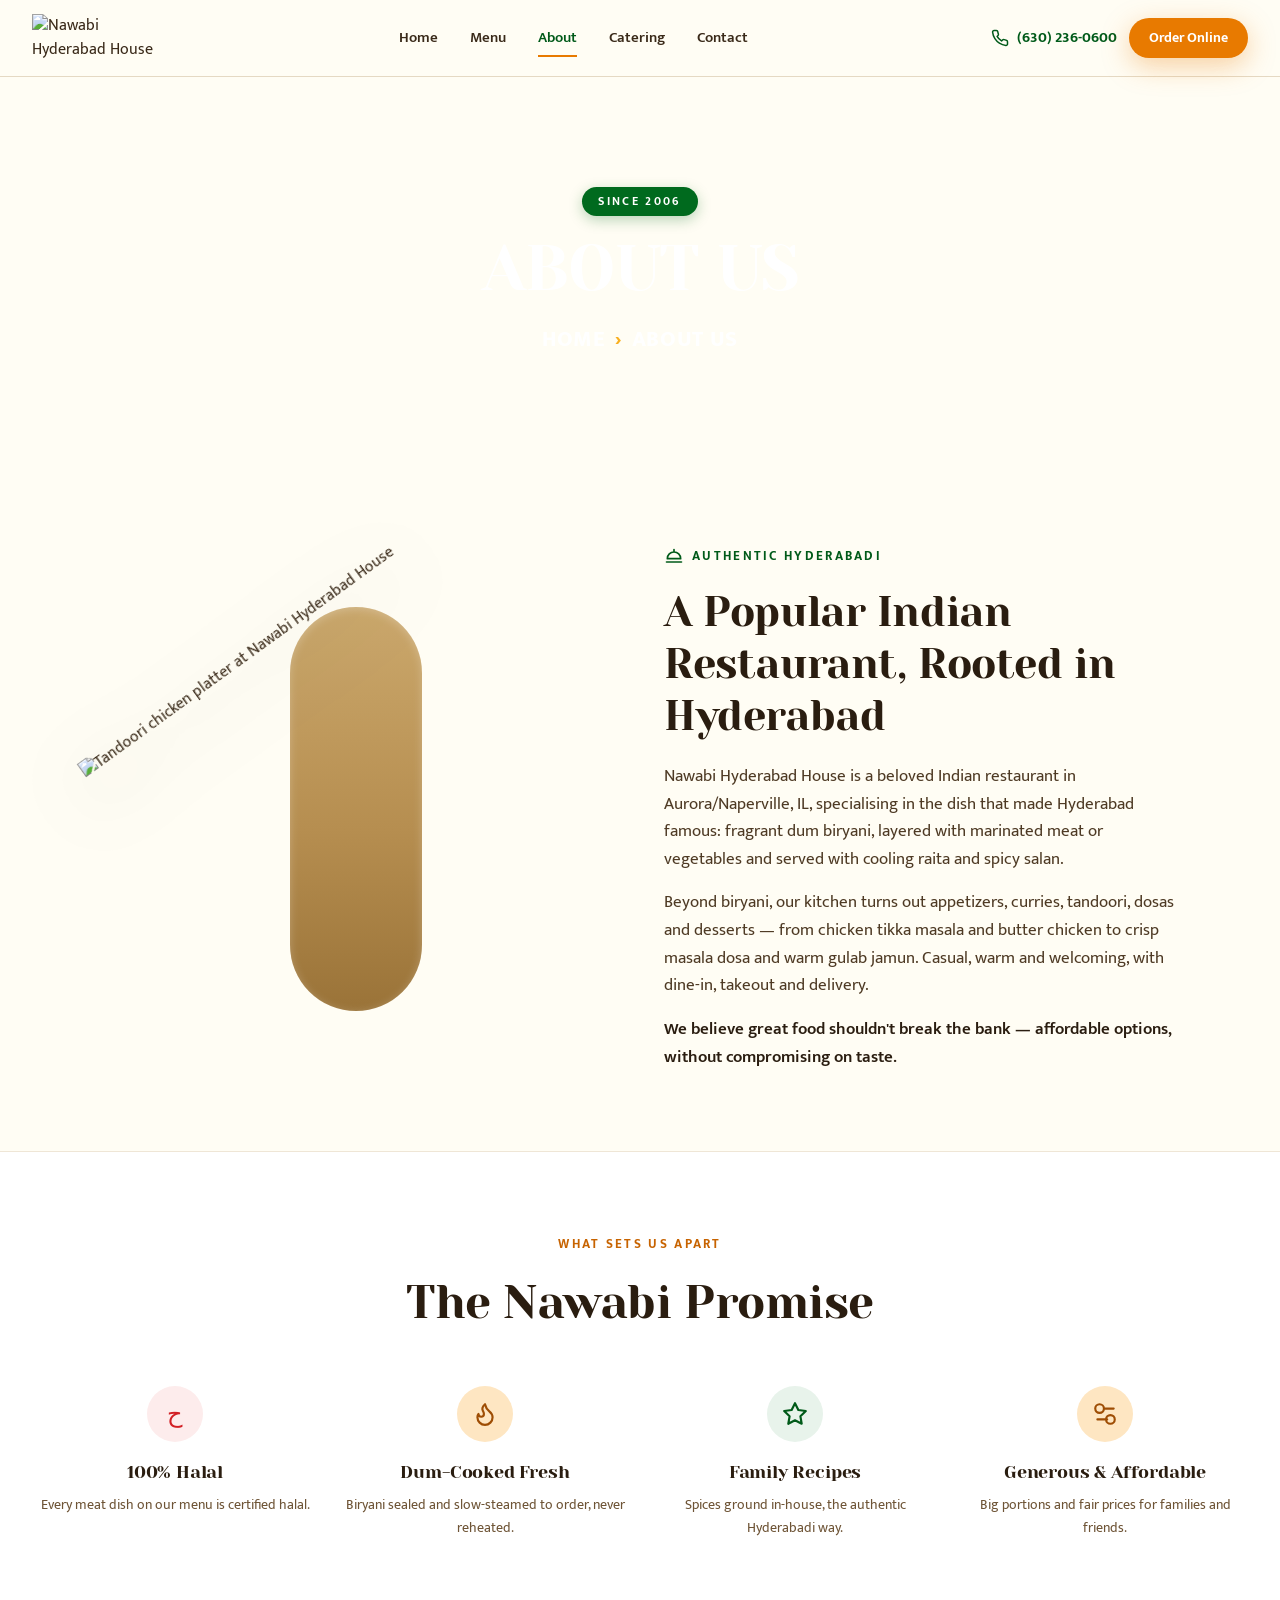
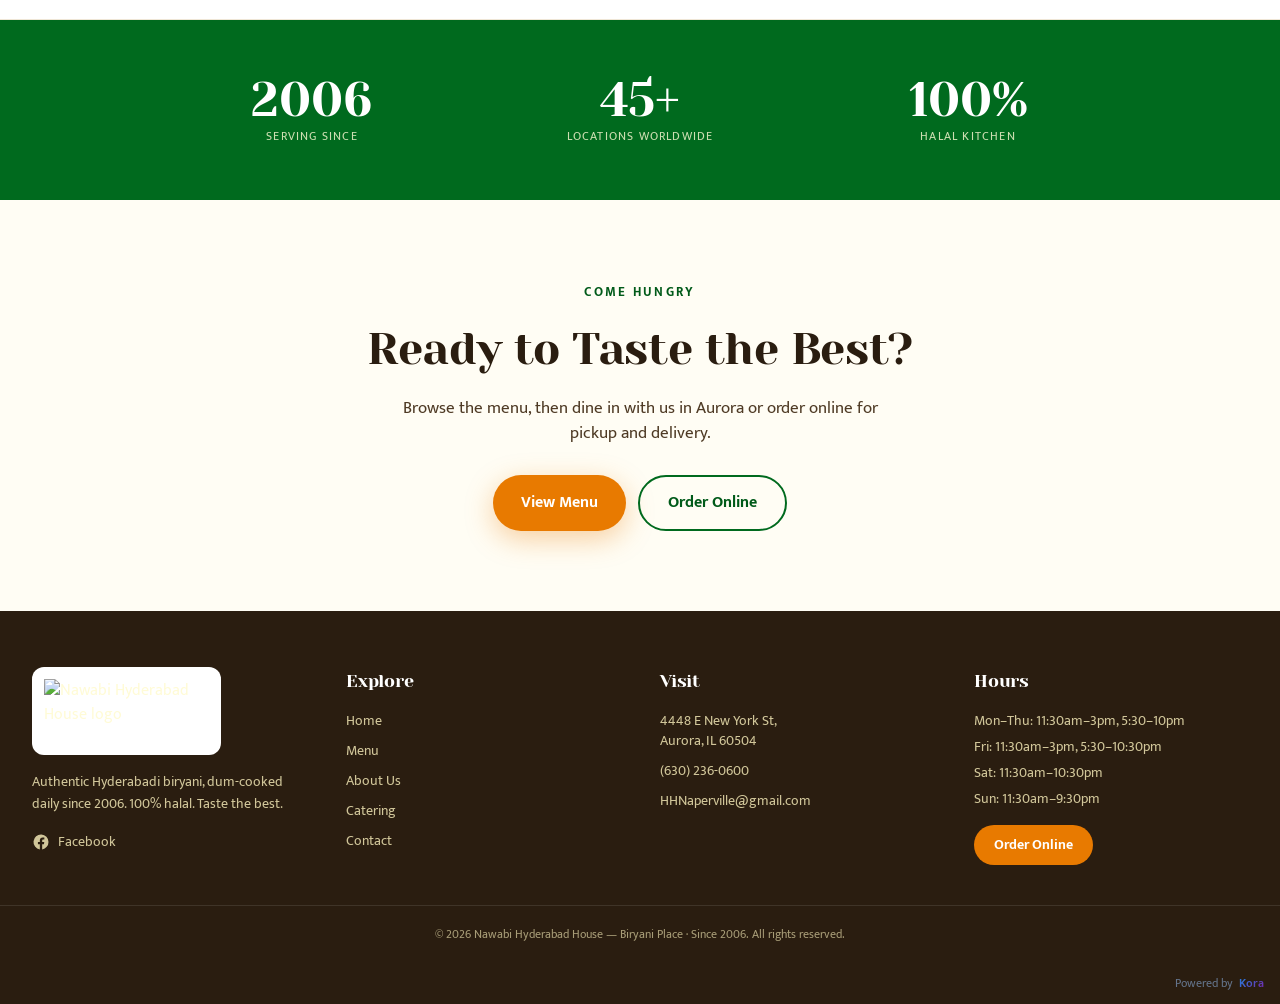
==== commit e196c0e3: "Deploy production from Kora" ====
--- a/about.html
+++ b/about.html
@@ -3,14 +3,24 @@
 <html class="scroll-smooth" lang="en">
 <head>
   <link rel="icon" href="https://quseprdus1.blob.core.windows.net/kora-business-images/user-media/911e874e-7fd0-4305-8294-da62055246d1/de8c94d8-887e-4625-825f-ec262dbc28df/1782133685_wh6cib.png">
+<!-- KORA_TRACKING_GTM_HEAD_START -->
+<!-- Google Tag Manager -->
+<script>(function(w,d,s,l,i){w[l]=w[l]||[];w[l].push({'gtm.start':
+new Date().getTime(),event:'gtm.js'});var f=d.getElementsByTagName(s)[0],
+j=d.createElement(s),dl=l!='dataLayer'?'&l='+l:'';j.async=true;j.src=
+'https://www.googletagmanager.com/gtm.js?id='+i+dl;f.parentNode.insertBefore(j,f);
+})(window,document,'script','dataLayer','GTM-PTX7VFTK');</script>
+<!-- End Google Tag Manager -->
+<!-- KORA_TRACKING_GTM_HEAD_END -->
 <link href="https://quseprdus1.blob.core.windows.net/kora-business-images/user-media/911e874e-7fd0-4305-8294-da62055246d1/de8c94d8-887e-4625-825f-ec262dbc28df/1782133685_wh6cib.png" rel="icon"/>
 <link href="https://quseprdus1.blob.core.windows.net/kora-business-images/user-media/911e874e-7fd0-4305-8294-da62055246d1/de8c94d8-887e-4625-825f-ec262dbc28df/1782133685_wh6cib.png" rel="icon">
 <link href="https://quseprdus1.blob.core.windows.net/kora-business-images/user-media/911e874e-7fd0-4305-8294-da62055246d1/de8c94d8-887e-4625-825f-ec262dbc28df/1782133685_wh6cib.png" rel="icon"/>
+<link href="https://quseprdus1.blob.core.windows.net/kora-business-images/user-media/911e874e-7fd0-4305-8294-da62055246d1/de8c94d8-887e-4625-825f-ec262dbc28df/1782133685_wh6cib.png" rel="icon">
 <meta charset="utf-8"/>
 <meta content="width=device-width, initial-scale=1.0" name="viewport"/>
 <title>About Us | Nawabi Hyderabad House — Hyderabadi Restaurant, Aurora IL</title>
 <meta content="Since 2006, Nawabi Hyderabad House has served authentic Hyderabadi dum biryani and South Indian cuisine in Aurora/Naperville, IL. 100% halal, family recipes, generous portions." name="description"/>
-<meta content="noindex, nofollow" name="robots"/>
+
 <meta content="#E87A00" name="theme-color"/>
 <meta content="About Us | Nawabi Hyderabad House" property="og:title"/>
 <meta content="Since 2006, authentic Hyderabadi dum biryani and South Indian cuisine in Aurora/Naperville, IL. 100% halal, family recipes, generous portions." property="og:description"/>
@@ -21,10 +31,10 @@
 <meta content="About Us | Nawabi Hyderabad House" name="twitter:title"/>
 <meta content="Since 2006, authentic Hyderabadi biryani in Aurora/Naperville, IL. 100% halal, family recipes, generous portions." name="twitter:description"/>
 <meta content="https://quseprdus1.blob.core.windows.net/kora-business-images/user-media/911e874e-7fd0-4305-8294-da62055246d1/de8c94d8-887e-4625-825f-ec262dbc28df/1782133757_j66aro.jpg" name="twitter:image"/>
-<link href="https://quseprdus1.blob.core.windows.net/kora-business-images/user-media/911e874e-7fd0-4305-8294-da62055246d1/de8c94d8-887e-4625-825f-ec262dbc28df/1782133685_wh6cib.png" rel="icon" sizes="32x32" type="image/png">
-<link href="https://fonts.googleapis.com" rel="preconnect"/>
-<link crossorigin="" href="https://fonts.gstatic.com" rel="preconnect">
-<link href="https://fonts.googleapis.com/css2?family=Yeseva+One&amp;family=Mukta:wght@300;400;500;600;700;800&amp;family=Pacifico&amp;display=swap" rel="stylesheet"/>
+<link href="https://quseprdus1.blob.core.windows.net/kora-business-images/user-media/911e874e-7fd0-4305-8294-da62055246d1/de8c94d8-887e-4625-825f-ec262dbc28df/1782133685_wh6cib.png" rel="icon" sizes="32x32" type="image/png"/>
+<link href="https://fonts.googleapis.com" rel="preconnect">
+<link crossorigin="" href="https://fonts.gstatic.com" rel="preconnect"/>
+<link href="https://fonts.googleapis.com/css2?family=Yeseva+One&amp;family=Mukta:wght@300;400;500;600;700;800&amp;family=Pacifico&amp;display=swap" rel="stylesheet">
 <link as="image" href="https://quseprdus1.blob.core.windows.net/kora-business-images/user-media/911e874e-7fd0-4305-8294-da62055246d1/de8c94d8-887e-4625-825f-ec262dbc28df/1782133693_rcuri3.jpg" rel="preload"/>
 <link href="assets/styles.css" rel="stylesheet"/>
 <link href="style.css?v=20260622" rel="stylesheet"/>
@@ -58,7 +68,7 @@
 <link rel="preconnect" href="https://fonts.gstatic.com" crossorigin>
 <link rel="stylesheet" href="https://fonts.googleapis.com/css2?family=Yeseva+One:wght@400;600;700&family=Mukta:wght@400;600;700&display=swap">
 <!-- KORA_GOOGLE_FONTS_END -->
-</link></link></link></head>
+</link></link></link></link><link href="https://hhnaperville.com/about" rel="canonical"/><meta content="https://hhnaperville.com/about" property="og:url"/></head>
 <body class="bg-cream-50 text-clay-700 font-sans antialiased">
 <a class="sr-only focus:not-sr-only focus:absolute focus:z-[60] focus:top-3 focus:left-3 focus:bg-green-500 focus:text-white focus:px-4 focus:py-2 focus:rounded-full" href="#main">Skip to content</a>
 <div id="site-header"></div>
@@ -166,6 +176,55 @@
 <svg aria-hidden="true" fill="none" height="20" stroke="currentColor" stroke-linecap="round" stroke-linejoin="round" stroke-width="2" viewbox="0 0 24 24" width="20"><line x1="12" x2="12" y1="19" y2="5"></line><polyline points="5 12 12 5 19 12"></polyline></svg>
 </button>
 <script src="js/main.js"></script>
+<!-- KORA_TRACKING_EVENTS_START -->
+<script>
+  window.dataLayer = window.dataLayer || [];
+
+  function trackEvent(eventName, params) {
+    window.dataLayer.push(Object.assign({ event: eventName }, params || {}));
+  }
+
+  document.addEventListener('DOMContentLoaded', function () {
+    function cleanText(value) {
+      return (value || '').replace(/\s+/g, ' ').trim();
+    }
+
+    function toPath(href) {
+      try {
+        if (!href) return null;
+        var url = new URL(href, window.location.origin);
+        return url.pathname || '/';
+      } catch (e) {
+        return null;
+      }
+    }
+
+    document.querySelectorAll('button, a').forEach(function (el) {
+      el.addEventListener('click', function () {
+        var clickId =
+          el.getAttribute('data-kora-click-id') ||
+          el.getAttribute('data-analytics-id') ||
+          el.getAttribute('id') ||
+          null;
+        var clickLabel =
+          el.getAttribute('data-kora-click-label') ||
+          cleanText(el.innerText || el.textContent || '') ||
+          null;
+        var href = el.getAttribute('href') || null;
+        trackEvent('button_click', {
+          click_id: clickId,
+          click_label: clickLabel,
+          page_path: window.location.pathname || '/',
+          link_url: href,
+          element_id: el.getAttribute('id') || null,
+          element_class: el.getAttribute('class') || null,
+          link_path: toPath(href),
+        });
+      });
+    });
+  });
+</script>
+<!-- KORA_TRACKING_EVENTS_END -->
 <!-- KORA_BRANDING_FOOTER_SCRIPT_START -->
 <script>
 (function () {
--- a/assets/styles.css
+++ b/assets/styles.css
@@ -1,2 +1,2 @@
 /*! tailwindcss v4.2.1 | MIT License | https://tailwindcss.com */
-@layer properties{@supports (((-webkit-hyphens:none)) and (not (margin-trim:inline))) or ((-moz-orient:inline) and (not (color:rgb(from red r g b)))){*,:before,:after,::backdrop{--tw-translate-x:0;--tw-translate-y:0;--tw-translate-z:0;--tw-rotate-x:initial;--tw-rotate-y:initial;--tw-rotate-z:initial;--tw-skew-x:initial;--tw-skew-y:initial;--tw-space-y-reverse:0;--tw-divide-y-reverse:0;--tw-border-style:solid;--tw-gradient-position:initial;--tw-gradient-from:#0000;--tw-gradient-via:#0000;--tw-gradient-to:#0000;--tw-gradient-stops:initial;--tw-gradient-via-stops:initial;--tw-gradient-from-position:0%;--tw-gradient-via-position:50%;--tw-gradient-to-position:100%;--tw-leading:initial;--tw-font-weight:initial;--tw-tracking:initial;--tw-shadow:0 0 #0000;--tw-shadow-color:initial;--tw-shadow-alpha:100%;--tw-inset-shadow:0 0 #0000;--tw-inset-shadow-color:initial;--tw-inset-shadow-alpha:100%;--tw-ring-color:initial;--tw-ring-shadow:0 0 #0000;--tw-inset-ring-color:initial;--tw-inset-ring-shadow:0 0 #0000;--tw-ring-inset:initial;--tw-ring-offset-width:0px;--tw-ring-offset-color:#fff;--tw-ring-offset-shadow:0 0 #0000;--tw-blur:initial;--tw-brightness:initial;--tw-contrast:initial;--tw-grayscale:initial;--tw-hue-rotate:initial;--tw-invert:initial;--tw-opacity:initial;--tw-saturate:initial;--tw-sepia:initial;--tw-drop-shadow:initial;--tw-drop-shadow-color:initial;--tw-drop-shadow-alpha:100%;--tw-drop-shadow-size:initial;--tw-backdrop-blur:initial;--tw-backdrop-brightness:initial;--tw-backdrop-contrast:initial;--tw-backdrop-grayscale:initial;--tw-backdrop-hue-rotate:initial;--tw-backdrop-invert:initial;--tw-backdrop-opacity:initial;--tw-backdrop-saturate:initial;--tw-backdrop-sepia:initial;--tw-duration:initial;--tw-scale-x:1;--tw-scale-y:1;--tw-scale-z:1}}}@layer theme{:root,:host{--font-sans:ui-sans-serif, system-ui, sans-serif, "Apple Color Emoji", "Segoe UI Emoji", "Segoe UI Symbol", "Noto Color Emoji";--font-mono:ui-monospace, SFMono-Regular, Menlo, Monaco, Consolas, "Liberation Mono", "Courier New", monospace;--color-green-50:oklch(98.2% .018 155.826);--color-green-500:oklch(72.3% .219 149.579);--color-green-600:oklch(62.7% .194 149.214);--color-green-700:oklch(52.7% .154 150.069);--color-white:#fff;--spacing:.25rem;--container-xs:20rem;--container-md:28rem;--container-lg:32rem;--container-xl:36rem;--container-3xl:48rem;--container-4xl:56rem;--container-5xl:64rem;--container-6xl:72rem;--container-7xl:80rem;--text-xs:.75rem;--text-xs--line-height:calc(1 / .75);--text-sm:.875rem;--text-sm--line-height:calc(1.25 / .875);--text-base:1rem;--text-base--line-height:calc(1.5 / 1);--text-lg:1.125rem;--text-lg--line-height:calc(1.75 / 1.125);--text-xl:1.25rem;--text-xl--line-height:calc(1.75 / 1.25);--text-2xl:1.5rem;--text-2xl--line-height:calc(2 / 1.5);--text-4xl:2.25rem;--text-4xl--line-height:calc(2.5 / 2.25);--text-5xl:3rem;--text-5xl--line-height:1;--font-weight-semibold:600;--font-weight-bold:700;--font-weight-extrabold:800;--tracking-wide:.025em;--tracking-widest:.1em;--leading-tight:1.25;--leading-relaxed:1.625;--radius-xl:.75rem;--radius-2xl:1rem;--radius-3xl:1.5rem;--drop-shadow-2xl:0 25px 25px #00000026;--blur-3xl:64px;--default-transition-duration:.15s;--default-transition-timing-function:cubic-bezier(.4, 0, .2, 1);--default-font-family:var(--font-sans);--default-mono-font-family:var(--font-mono);--font-heading:"Yeseva One", serif;--font-body:Mukta, sans-serif}}@layer base{*,:after,:before,::backdrop{box-sizing:border-box;border:0 solid;margin:0;padding:0}::file-selector-button{box-sizing:border-box;border:0 solid;margin:0;padding:0}html,:host{-webkit-text-size-adjust:100%;tab-size:4;line-height:1.5;font-family:var(--default-font-family,ui-sans-serif, system-ui, sans-serif, "Apple Color Emoji", "Segoe UI Emoji", "Segoe UI Symbol", "Noto Color Emoji");font-feature-settings:var(--default-font-feature-settings,normal);font-variation-settings:var(--default-font-variation-settings,normal);-webkit-tap-highlight-color:transparent}hr{height:0;color:inherit;border-top-width:1px}abbr:where([title]){-webkit-text-decoration:underline dotted;text-decoration:underline dotted}h1,h2,h3,h4,h5,h6{font-size:inherit;font-weight:inherit}a{color:inherit;-webkit-text-decoration:inherit;-webkit-text-decoration:inherit;-webkit-text-decoration:inherit;text-decoration:inherit}b,strong{font-weight:bolder}code,kbd,samp,pre{font-family:var(--default-mono-font-family,ui-monospace, SFMono-Regular, Menlo, Monaco, Consolas, "Liberation Mono", "Courier New", monospace);font-feature-settings:var(--default-mono-font-feature-settings,normal);font-variation-settings:var(--default-mono-font-variation-settings,normal);font-size:1em}small{font-size:80%}sub,sup{vertical-align:baseline;font-size:75%;line-height:0;position:relative}sub{bottom:-.25em}sup{top:-.5em}table{text-indent:0;border-color:inherit;border-collapse:collapse}:-moz-focusring{outline:auto}progress{vertical-align:baseline}summary{display:list-item}ol,ul,menu{list-style:none}img,svg,video,canvas,audio,iframe,embed,object{vertical-align:middle;display:block}img,video{max-width:100%;height:auto}button,input,select,optgroup,textarea{font:inherit;font-feature-settings:inherit;font-variation-settings:inherit;letter-spacing:inherit;color:inherit;opacity:1;background-color:#0000;border-radius:0}::file-selector-button{font:inherit;font-feature-settings:inherit;font-variation-settings:inherit;letter-spacing:inherit;color:inherit;opacity:1;background-color:#0000;border-radius:0}:where(select:is([multiple],[size])) optgroup{font-weight:bolder}:where(select:is([multiple],[size])) optgroup option{padding-inline-start:20px}::file-selector-button{margin-inline-end:4px}::placeholder{opacity:1}@supports (not ((-webkit-appearance:-apple-pay-button))) or (contain-intrinsic-size:1px){::placeholder{color:currentColor}@supports (color:color-mix(in lab, red, red)){::placeholder{color:color-mix(in oklab, currentcolor 50%, transparent)}}}textarea{resize:vertical}::-webkit-search-decoration{-webkit-appearance:none}::-webkit-date-and-time-value{min-height:1lh;text-align:inherit}::-webkit-datetime-edit{display:inline-flex}::-webkit-datetime-edit-fields-wrapper{padding:0}::-webkit-datetime-edit{padding-block:0}::-webkit-datetime-edit-year-field{padding-block:0}::-webkit-datetime-edit-month-field{padding-block:0}::-webkit-datetime-edit-day-field{padding-block:0}::-webkit-datetime-edit-hour-field{padding-block:0}::-webkit-datetime-edit-minute-field{padding-block:0}::-webkit-datetime-edit-second-field{padding-block:0}::-webkit-datetime-edit-millisecond-field{padding-block:0}::-webkit-datetime-edit-meridiem-field{padding-block:0}::-webkit-calendar-picker-indicator{line-height:1}:-moz-ui-invalid{box-shadow:none}button,input:where([type=button],[type=reset],[type=submit]){appearance:button}::file-selector-button{appearance:button}::-webkit-inner-spin-button{height:auto}::-webkit-outer-spin-button{height:auto}[hidden]:where(:not([hidden=until-found])){display:none!important}body{font-family:var(--font-body)}h1,h2,h3,h4,h5,h6{font-family:var(--font-heading)}}@layer components;@layer utilities{.pointer-events-none{pointer-events:none}.sr-only{clip-path:inset(50%);white-space:nowrap;border-width:0;width:1px;height:1px;margin:-1px;padding:0;position:absolute;overflow:hidden}.absolute{position:absolute}.fixed{position:fixed}.relative{position:relative}.sticky{position:sticky}.inset-x-0{inset-inline:calc(var(--spacing) * 0)}.-top-24{top:calc(var(--spacing) * -24)}.top-0{top:calc(var(--spacing) * 0)}.top-\[4\%\]{top:4%}.top-\[5\%\]{top:5%}.top-\[6\%\]{top:6%}.top-\[16\%\]{top:16%}.top-\[20\%\]{top:20%}.top-\[24\%\]{top:24%}.-right-24{right:calc(var(--spacing) * -24)}.right-6{right:calc(var(--spacing) * 6)}.right-\[-7\%\]{right:-7%}.right-\[2\%\]{right:2%}.right-\[5\%\]{right:5%}.right-\[6\%\]{right:6%}.right-\[10\%\]{right:10%}.bottom-0{bottom:calc(var(--spacing) * 0)}.bottom-6{bottom:calc(var(--spacing) * 6)}.bottom-\[5\%\]{bottom:5%}.bottom-\[6\%\]{bottom:6%}.bottom-\[8\%\]{bottom:8%}.bottom-\[10\%\]{bottom:10%}.bottom-\[14\%\]{bottom:14%}.left-\[-4\%\]{left:-4%}.left-\[-5\%\]{left:-5%}.left-\[2\%\]{left:2%}.left-\[4\%\]{left:4%}.left-\[5\%\]{left:5%}.left-\[8\%\]{left:8%}.left-\[46\%\]{left:46%}.z-10{z-index:10}.z-40{z-index:40}.z-50{z-index:50}.order-1{order:1}.order-2{order:2}.mx-auto{margin-inline:auto}.-mt-2{margin-top:calc(var(--spacing) * -2)}.mt-0\.5{margin-top:calc(var(--spacing) * .5)}.mt-1{margin-top:calc(var(--spacing) * 1)}.mt-2{margin-top:calc(var(--spacing) * 2)}.mt-3{margin-top:calc(var(--spacing) * 3)}.mt-4{margin-top:calc(var(--spacing) * 4)}.mt-5{margin-top:calc(var(--spacing) * 5)}.mt-6{margin-top:calc(var(--spacing) * 6)}.mt-7{margin-top:calc(var(--spacing) * 7)}.mt-8{margin-top:calc(var(--spacing) * 8)}.mt-9{margin-top:calc(var(--spacing) * 9)}.mb-2{margin-bottom:calc(var(--spacing) * 2)}.mb-3{margin-bottom:calc(var(--spacing) * 3)}.mb-4{margin-bottom:calc(var(--spacing) * 4)}.mb-8{margin-bottom:calc(var(--spacing) * 8)}.mb-10{margin-bottom:calc(var(--spacing) * 10)}.mb-12{margin-bottom:calc(var(--spacing) * 12)}.ml-1{margin-left:calc(var(--spacing) * 1)}.ml-auto{margin-left:auto}.block{display:block}.flex{display:flex}.grid{display:grid}.hidden{display:none}.inline-block{display:inline-block}.inline-flex{display:inline-flex}.table{display:table}.aspect-\[4\/3\]{aspect-ratio:4/3}.aspect-square{aspect-ratio:1}.h-11{height:calc(var(--spacing) * 11)}.h-12{height:calc(var(--spacing) * 12)}.h-14{height:calc(var(--spacing) * 14)}.h-16{height:calc(var(--spacing) * 16)}.h-40{height:calc(var(--spacing) * 40)}.h-\[420px\]{height:420px}.h-auto{height:auto}.h-full{height:100%}.min-h-\[320px\]{min-height:320px}.min-h-\[460px\]{min-height:460px}.w-10{width:calc(var(--spacing) * 10)}.w-11{width:calc(var(--spacing) * 11)}.w-12{width:calc(var(--spacing) * 12)}.w-14{width:calc(var(--spacing) * 14)}.w-16{width:calc(var(--spacing) * 16)}.w-20{width:calc(var(--spacing) * 20)}.w-24{width:calc(var(--spacing) * 24)}.w-56{width:calc(var(--spacing) * 56)}.w-64{width:calc(var(--spacing) * 64)}.w-\[420px\]{width:420px}.w-auto{width:auto}.w-full{width:100%}.max-w-3xl{max-width:var(--container-3xl)}.max-w-4xl{max-width:var(--container-4xl)}.max-w-5xl{max-width:var(--container-5xl)}.max-w-6xl{max-width:var(--container-6xl)}.max-w-7xl{max-width:var(--container-7xl)}.max-w-\[440px\]{max-width:440px}.max-w-\[460px\]{max-width:460px}.max-w-lg{max-width:var(--container-lg)}.max-w-md{max-width:var(--container-md)}.max-w-xl{max-width:var(--container-xl)}.max-w-xs{max-width:var(--container-xs)}.shrink-0{flex-shrink:0}.translate-y-3{--tw-translate-y:calc(var(--spacing) * 3);translate:var(--tw-translate-x) var(--tw-translate-y)}.transform{transform:var(--tw-rotate-x,) var(--tw-rotate-y,) var(--tw-rotate-z,) var(--tw-skew-x,) var(--tw-skew-y,)}.resize{resize:both}.grid-cols-2{grid-template-columns:repeat(2,minmax(0,1fr))}.grid-cols-3{grid-template-columns:repeat(3,minmax(0,1fr))}.flex-col{flex-direction:column}.flex-wrap{flex-wrap:wrap}.place-items-center{place-items:center}.items-center{align-items:center}.items-end{align-items:flex-end}.items-start{align-items:flex-start}.justify-between{justify-content:space-between}.justify-center{justify-content:center}.gap-1\.5{gap:calc(var(--spacing) * 1.5)}.gap-2{gap:calc(var(--spacing) * 2)}.gap-2\.5{gap:calc(var(--spacing) * 2.5)}.gap-3{gap:calc(var(--spacing) * 3)}.gap-4{gap:calc(var(--spacing) * 4)}.gap-6{gap:calc(var(--spacing) * 6)}.gap-8{gap:calc(var(--spacing) * 8)}.gap-10{gap:calc(var(--spacing) * 10)}.gap-12{gap:calc(var(--spacing) * 12)}:where(.space-y-1\.5>:not(:last-child)){--tw-space-y-reverse:0;margin-block-start:calc(calc(var(--spacing) * 1.5) * var(--tw-space-y-reverse));margin-block-end:calc(calc(var(--spacing) * 1.5) * calc(1 - var(--tw-space-y-reverse)))}:where(.space-y-2\.5>:not(:last-child)){--tw-space-y-reverse:0;margin-block-start:calc(calc(var(--spacing) * 2.5) * var(--tw-space-y-reverse));margin-block-end:calc(calc(var(--spacing) * 2.5) * calc(1 - var(--tw-space-y-reverse)))}:where(.space-y-4>:not(:last-child)){--tw-space-y-reverse:0;margin-block-start:calc(calc(var(--spacing) * 4) * var(--tw-space-y-reverse));margin-block-end:calc(calc(var(--spacing) * 4) * calc(1 - var(--tw-space-y-reverse)))}.gap-x-7{column-gap:calc(var(--spacing) * 7)}.gap-x-12{column-gap:calc(var(--spacing) * 12)}.gap-y-3{row-gap:calc(var(--spacing) * 3)}.gap-y-3\.5{row-gap:calc(var(--spacing) * 3.5)}:where(.divide-y>:not(:last-child)){--tw-divide-y-reverse:0;border-bottom-style:var(--tw-border-style);border-top-style:var(--tw-border-style);border-top-width:calc(1px * var(--tw-divide-y-reverse));border-bottom-width:calc(1px * calc(1 - var(--tw-divide-y-reverse)))}.overflow-hidden{overflow:hidden}.scroll-smooth{scroll-behavior:smooth}.rounded-2xl{border-radius:var(--radius-2xl)}.rounded-3xl{border-radius:var(--radius-3xl)}.rounded-full{border-radius:3.40282e38px}.rounded-xl{border-radius:var(--radius-xl)}.border{border-style:var(--tw-border-style);border-width:1px}.border-2{border-style:var(--tw-border-style);border-width:2px}.border-4{border-style:var(--tw-border-style);border-width:4px}.border-y{border-block-style:var(--tw-border-style);border-block-width:1px}.border-t{border-top-style:var(--tw-border-style);border-top-width:1px}.border-b{border-bottom-style:var(--tw-border-style);border-bottom-width:1px}.border-dashed{--tw-border-style:dashed;border-style:dashed}.border-green-500{border-color:var(--color-green-500)}.border-white\/10{border-color:#ffffff1a}@supports (color:color-mix(in lab, red, red)){.border-white\/10{border-color:color-mix(in oklab, var(--color-white) 10%, transparent)}}.border-white\/15{border-color:#ffffff26}@supports (color:color-mix(in lab, red, red)){.border-white\/15{border-color:color-mix(in oklab, var(--color-white) 15%, transparent)}}.bg-green-50{background-color:var(--color-green-50)}.bg-green-500{background-color:var(--color-green-500)}.bg-white{background-color:var(--color-white)}.bg-gradient-to-t{--tw-gradient-position:to top in oklab;background-image:linear-gradient(var(--tw-gradient-stops))}.to-transparent{--tw-gradient-to:transparent;--tw-gradient-stops:var(--tw-gradient-via-stops,var(--tw-gradient-position), var(--tw-gradient-from) var(--tw-gradient-from-position), var(--tw-gradient-to) var(--tw-gradient-to-position))}.object-contain{object-fit:contain}.object-cover{object-fit:cover}.p-3{padding:calc(var(--spacing) * 3)}.p-5{padding:calc(var(--spacing) * 5)}.p-6{padding:calc(var(--spacing) * 6)}.p-7{padding:calc(var(--spacing) * 7)}.px-2{padding-inline:calc(var(--spacing) * 2)}.px-4{padding-inline:calc(var(--spacing) * 4)}.px-5{padding-inline:calc(var(--spacing) * 5)}.px-6{padding-inline:calc(var(--spacing) * 6)}.px-7{padding-inline:calc(var(--spacing) * 7)}.px-8{padding-inline:calc(var(--spacing) * 8)}.py-0\.5{padding-block:calc(var(--spacing) * .5)}.py-2{padding-block:calc(var(--spacing) * 2)}.py-2\.5{padding-block:calc(var(--spacing) * 2.5)}.py-3{padding-block:calc(var(--spacing) * 3)}.py-3\.5{padding-block:calc(var(--spacing) * 3.5)}.py-4{padding-block:calc(var(--spacing) * 4)}.py-5{padding-block:calc(var(--spacing) * 5)}.py-12{padding-block:calc(var(--spacing) * 12)}.py-14{padding-block:calc(var(--spacing) * 14)}.py-16{padding-block:calc(var(--spacing) * 16)}.pt-4{padding-top:calc(var(--spacing) * 4)}.pt-12{padding-top:calc(var(--spacing) * 12)}.pt-14{padding-top:calc(var(--spacing) * 14)}.pb-3{padding-bottom:calc(var(--spacing) * 3)}.pb-10{padding-bottom:calc(var(--spacing) * 10)}.pb-14{padding-bottom:calc(var(--spacing) * 14)}.pb-16{padding-bottom:calc(var(--spacing) * 16)}.text-center{text-align:center}.align-middle{vertical-align:middle}.font-sans{font-family:var(--font-sans)}.text-2xl{font-size:var(--text-2xl);line-height:var(--tw-leading,var(--text-2xl--line-height))}.text-4xl{font-size:var(--text-4xl);line-height:var(--tw-leading,var(--text-4xl--line-height))}.text-base{font-size:var(--text-base);line-height:var(--tw-leading,var(--text-base--line-height))}.text-lg{font-size:var(--text-lg);line-height:var(--tw-leading,var(--text-lg--line-height))}.text-sm{font-size:var(--text-sm);line-height:var(--tw-leading,var(--text-sm--line-height))}.text-xl{font-size:var(--text-xl);line-height:var(--tw-leading,var(--text-xl--line-height))}.text-xs{font-size:var(--text-xs);line-height:var(--tw-leading,var(--text-xs--line-height))}.text-\[11px\]{font-size:11px}.text-\[13px\]{font-size:13px}.text-\[15px\]{font-size:15px}.text-\[16px\]{font-size:16px}.text-\[17px\]{font-size:17px}.text-\[clamp\(1\.6rem\,3\.5vw\,2\.4rem\)\]{font-size:clamp(1.6rem,3.5vw,2.4rem)}.text-\[clamp\(1\.8rem\,4vw\,2\.5rem\)\]{font-size:clamp(1.8rem,4vw,2.5rem)}.text-\[clamp\(1\.8rem\,4vw\,2\.6rem\)\]{font-size:clamp(1.8rem,4vw,2.6rem)}.text-\[clamp\(1\.8rem\,4vw\,2\.7rem\)\]{font-size:clamp(1.8rem,4vw,2.7rem)}.text-\[clamp\(1\.9rem\,4vw\,2\.8rem\)\]{font-size:clamp(1.9rem,4vw,2.8rem)}.text-\[clamp\(1\.9rem\,4vw\,2\.9rem\)\]{font-size:clamp(1.9rem,4vw,2.9rem)}.text-\[clamp\(2\.2rem\,5vw\,3\.6rem\)\]{font-size:clamp(2.2rem,5vw,3.6rem)}.text-\[clamp\(2\.6rem\,6vw\,4\.6rem\)\]{font-size:clamp(2.6rem,6vw,4.6rem)}.leading-\[1\.02\]{--tw-leading:1.02;line-height:1.02}.leading-relaxed{--tw-leading:var(--leading-relaxed);line-height:var(--leading-relaxed)}.leading-tight{--tw-leading:var(--leading-tight);line-height:var(--leading-tight)}.font-bold{--tw-font-weight:var(--font-weight-bold);font-weight:var(--font-weight-bold)}.font-extrabold{--tw-font-weight:var(--font-weight-extrabold);font-weight:var(--font-weight-extrabold)}.font-semibold{--tw-font-weight:var(--font-weight-semibold);font-weight:var(--font-weight-semibold)}.tracking-wide{--tw-tracking:var(--tracking-wide);letter-spacing:var(--tracking-wide)}.tracking-widest{--tw-tracking:var(--tracking-widest);letter-spacing:var(--tracking-widest)}.break-all{word-break:break-all}.whitespace-nowrap{white-space:nowrap}.text-green-500{color:var(--color-green-500)}.text-green-600{color:var(--color-green-600)}.text-green-700{color:var(--color-green-700)}.text-white{color:var(--color-white)}.text-white\/90{color:#ffffffe6}@supports (color:color-mix(in lab, red, red)){.text-white\/90{color:color-mix(in oklab, var(--color-white) 90%, transparent)}}.text-white\/95{color:#fffffff2}@supports (color:color-mix(in lab, red, red)){.text-white\/95{color:color-mix(in oklab, var(--color-white) 95%, transparent)}}.uppercase{text-transform:uppercase}.not-italic{font-style:normal}.antialiased{-webkit-font-smoothing:antialiased;-moz-osx-font-smoothing:grayscale}.opacity-0{opacity:0}.shadow-2xl{--tw-shadow:0 25px 50px -12px var(--tw-shadow-color,#00000040);box-shadow:var(--tw-inset-shadow), var(--tw-inset-ring-shadow), var(--tw-ring-offset-shadow), var(--tw-ring-shadow), var(--tw-shadow)}.shadow-\[var\(--shadow-card\)\]{--tw-shadow:var(--shadow-card);box-shadow:var(--tw-inset-shadow), var(--tw-inset-ring-shadow), var(--tw-ring-offset-shadow), var(--tw-ring-shadow), var(--tw-shadow)}.shadow-\[var\(--shadow-glow\)\]{--tw-shadow:var(--shadow-glow);box-shadow:var(--tw-inset-shadow), var(--tw-inset-ring-shadow), var(--tw-ring-offset-shadow), var(--tw-ring-shadow), var(--tw-shadow)}.shadow-lg{--tw-shadow:0 10px 15px -3px var(--tw-shadow-color,#0000001a), 0 4px 6px -4px var(--tw-shadow-color,#0000001a);box-shadow:var(--tw-inset-shadow), var(--tw-inset-ring-shadow), var(--tw-ring-offset-shadow), var(--tw-ring-shadow), var(--tw-shadow)}.shadow-xl{--tw-shadow:0 20px 25px -5px var(--tw-shadow-color,#0000001a), 0 8px 10px -6px var(--tw-shadow-color,#0000001a);box-shadow:var(--tw-inset-shadow), var(--tw-inset-ring-shadow), var(--tw-ring-offset-shadow), var(--tw-ring-shadow), var(--tw-shadow)}.blur-3xl{--tw-blur:blur(var(--blur-3xl));filter:var(--tw-blur,) var(--tw-brightness,) var(--tw-contrast,) var(--tw-grayscale,) var(--tw-hue-rotate,) var(--tw-invert,) var(--tw-saturate,) var(--tw-sepia,) var(--tw-drop-shadow,)}.drop-shadow-2xl{--tw-drop-shadow-size:drop-shadow(0 25px 25px var(--tw-drop-shadow-color,#00000026));--tw-drop-shadow:drop-shadow(var(--drop-shadow-2xl));filter:var(--tw-blur,) var(--tw-brightness,) var(--tw-contrast,) var(--tw-grayscale,) var(--tw-hue-rotate,) var(--tw-invert,) var(--tw-saturate,) var(--tw-sepia,) var(--tw-drop-shadow,)}.backdrop-blur{--tw-backdrop-blur:blur(8px);-webkit-backdrop-filter:var(--tw-backdrop-blur,) var(--tw-backdrop-brightness,) var(--tw-backdrop-contrast,) var(--tw-backdrop-grayscale,) var(--tw-backdrop-hue-rotate,) var(--tw-backdrop-invert,) var(--tw-backdrop-opacity,) var(--tw-backdrop-saturate,) var(--tw-backdrop-sepia,);backdrop-filter:var(--tw-backdrop-blur,) var(--tw-backdrop-brightness,) var(--tw-backdrop-contrast,) var(--tw-backdrop-grayscale,) var(--tw-backdrop-hue-rotate,) var(--tw-backdrop-invert,) var(--tw-backdrop-opacity,) var(--tw-backdrop-saturate,) var(--tw-backdrop-sepia,)}.transition-colors{transition-property:color,background-color,border-color,outline-color,text-decoration-color,fill,stroke,--tw-gradient-from,--tw-gradient-via,--tw-gradient-to;transition-timing-function:var(--tw-ease,var(--default-transition-timing-function));transition-duration:var(--tw-duration,var(--default-transition-duration))}.transition-transform{transition-property:transform,translate,scale,rotate;transition-timing-function:var(--tw-ease,var(--default-transition-timing-function));transition-duration:var(--tw-duration,var(--default-transition-duration))}.duration-500{--tw-duration:.5s;transition-duration:.5s}@media (hover:hover){.group-hover\:scale-105:is(:where(.group):hover *){--tw-scale-x:105%;--tw-scale-y:105%;--tw-scale-z:105%;scale:var(--tw-scale-x) var(--tw-scale-y)}.hover\:-translate-y-1:hover{--tw-translate-y:calc(var(--spacing) * -1);translate:var(--tw-translate-x) var(--tw-translate-y)}.hover\:bg-green-50:hover{background-color:var(--color-green-50)}.hover\:bg-green-600:hover{background-color:var(--color-green-600)}.hover\:text-green-700:hover{color:var(--color-green-700)}.hover\:text-white:hover{color:var(--color-white)}}.focus\:not-sr-only:focus{clip-path:none;white-space:normal;width:auto;height:auto;margin:0;padding:0;position:static;overflow:visible}.focus\:absolute:focus{position:absolute}.focus\:top-3:focus{top:calc(var(--spacing) * 3)}.focus\:left-3:focus{left:calc(var(--spacing) * 3)}.focus\:z-\[60\]:focus{z-index:60}.focus\:rounded-full:focus{border-radius:3.40282e38px}.focus\:bg-green-500:focus{background-color:var(--color-green-500)}.focus\:px-4:focus{padding-inline:calc(var(--spacing) * 4)}.focus\:py-2:focus{padding-block:calc(var(--spacing) * 2)}.focus\:text-white:focus{color:var(--color-white)}@media (min-width:40rem){.sm\:grid-cols-2{grid-template-columns:repeat(2,minmax(0,1fr))}.sm\:gap-3{gap:calc(var(--spacing) * 3)}}@media (min-width:48rem){.md\:col-span-1{grid-column:span 1/span 1}.md\:col-span-2{grid-column:span 2/span 2}.md\:flex{display:flex}.md\:hidden{display:none}.md\:w-14{width:calc(var(--spacing) * 14)}.md\:w-16{width:calc(var(--spacing) * 16)}.md\:w-20{width:calc(var(--spacing) * 20)}.md\:w-24{width:calc(var(--spacing) * 24)}.md\:w-36{width:calc(var(--spacing) * 36)}.md\:w-40{width:calc(var(--spacing) * 40)}.md\:w-80{width:calc(var(--spacing) * 80)}.md\:w-\[26rem\]{width:26rem}.md\:grid-cols-2{grid-template-columns:repeat(2,minmax(0,1fr))}.md\:grid-cols-3{grid-template-columns:repeat(3,minmax(0,1fr))}.md\:grid-cols-4{grid-template-columns:repeat(4,minmax(0,1fr))}.md\:py-16{padding-block:calc(var(--spacing) * 16)}.md\:py-20{padding-block:calc(var(--spacing) * 20)}.md\:pb-16{padding-bottom:calc(var(--spacing) * 16)}.md\:text-5xl{font-size:var(--text-5xl);line-height:var(--tw-leading,var(--text-5xl--line-height))}}@media (min-width:64rem){.lg\:sticky{position:sticky}.lg\:top-24{top:calc(var(--spacing) * 24)}.lg\:order-1{order:1}.lg\:order-2{order:2}.lg\:inline-flex{display:inline-flex}.lg\:grid-cols-2{grid-template-columns:repeat(2,minmax(0,1fr))}.lg\:grid-cols-3{grid-template-columns:repeat(3,minmax(0,1fr))}.lg\:grid-cols-4{grid-template-columns:repeat(4,minmax(0,1fr))}.lg\:px-8{padding-inline:calc(var(--spacing) * 8)}.lg\:pt-16{padding-top:calc(var(--spacing) * 16)}.lg\:pb-20{padding-bottom:calc(var(--spacing) * 20)}}}@property --tw-translate-x{syntax:"*";inherits:false;initial-value:0}@property --tw-translate-y{syntax:"*";inherits:false;initial-value:0}@property --tw-translate-z{syntax:"*";inherits:false;initial-value:0}@property --tw-rotate-x{syntax:"*";inherits:false}@property --tw-rotate-y{syntax:"*";inherits:false}@property --tw-rotate-z{syntax:"*";inherits:false}@property --tw-skew-x{syntax:"*";inherits:false}@property --tw-skew-y{syntax:"*";inherits:false}@property --tw-space-y-reverse{syntax:"*";inherits:false;initial-value:0}@property --tw-divide-y-reverse{syntax:"*";inherits:false;initial-value:0}@property --tw-border-style{syntax:"*";inherits:false;initial-value:solid}@property --tw-gradient-position{syntax:"*";inherits:false}@property --tw-gradient-from{syntax:"<color>";inherits:false;initial-value:#0000}@property --tw-gradient-via{syntax:"<color>";inherits:false;initial-value:#0000}@property --tw-gradient-to{syntax:"<color>";inherits:false;initial-value:#0000}@property --tw-gradient-stops{syntax:"*";inherits:false}@property --tw-gradient-via-stops{syntax:"*";inherits:false}@property --tw-gradient-from-position{syntax:"<length-percentage>";inherits:false;initial-value:0%}@property --tw-gradient-via-position{syntax:"<length-percentage>";inherits:false;initial-value:50%}@property --tw-gradient-to-position{syntax:"<length-percentage>";inherits:false;initial-value:100%}@property --tw-leading{syntax:"*";inherits:false}@property --tw-font-weight{syntax:"*";inherits:false}@property --tw-tracking{syntax:"*";inherits:false}@property --tw-shadow{syntax:"*";inherits:false;initial-value:0 0 #0000}@property --tw-shadow-color{syntax:"*";inherits:false}@property --tw-shadow-alpha{syntax:"<percentage>";inherits:false;initial-value:100%}@property --tw-inset-shadow{syntax:"*";inherits:false;initial-value:0 0 #0000}@property --tw-inset-shadow-color{syntax:"*";inherits:false}@property --tw-inset-shadow-alpha{syntax:"<percentage>";inherits:false;initial-value:100%}@property --tw-ring-color{syntax:"*";inherits:false}@property --tw-ring-shadow{syntax:"*";inherits:false;initial-value:0 0 #0000}@property --tw-inset-ring-color{syntax:"*";inherits:false}@property --tw-inset-ring-shadow{syntax:"*";inherits:false;initial-value:0 0 #0000}@property --tw-ring-inset{syntax:"*";inherits:false}@property --tw-ring-offset-width{syntax:"<length>";inherits:false;initial-value:0}@property --tw-ring-offset-color{syntax:"*";inherits:false;initial-value:#fff}@property --tw-ring-offset-shadow{syntax:"*";inherits:false;initial-value:0 0 #0000}@property --tw-blur{syntax:"*";inherits:false}@property --tw-brightness{syntax:"*";inherits:false}@property --tw-contrast{syntax:"*";inherits:false}@property --tw-grayscale{syntax:"*";inherits:false}@property --tw-hue-rotate{syntax:"*";inherits:false}@property --tw-invert{syntax:"*";inherits:false}@property --tw-opacity{syntax:"*";inherits:false}@property --tw-saturate{syntax:"*";inherits:false}@property --tw-sepia{syntax:"*";inherits:false}@property --tw-drop-shadow{syntax:"*";inherits:false}@property --tw-drop-shadow-color{syntax:"*";inherits:false}@property --tw-drop-shadow-alpha{syntax:"<percentage>";inherits:false;initial-value:100%}@property --tw-drop-shadow-size{syntax:"*";inherits:false}@property --tw-backdrop-blur{syntax:"*";inherits:false}@property --tw-backdrop-brightness{syntax:"*";inherits:false}@property --tw-backdrop-contrast{syntax:"*";inherits:false}@property --tw-backdrop-grayscale{syntax:"*";inherits:false}@property --tw-backdrop-hue-rotate{syntax:"*";inherits:false}@property --tw-backdrop-invert{syntax:"*";inherits:false}@property --tw-backdrop-opacity{syntax:"*";inherits:false}@property --tw-backdrop-saturate{syntax:"*";inherits:false}@property --tw-backdrop-sepia{syntax:"*";inherits:false}@property --tw-duration{syntax:"*";inherits:false}@property --tw-scale-x{syntax:"*";inherits:false;initial-value:1}@property --tw-scale-y{syntax:"*";inherits:false;initial-value:1}@property --tw-scale-z{syntax:"*";inherits:false;initial-value:1}+@layer properties{@supports (((-webkit-hyphens:none)) and (not (margin-trim:inline))) or ((-moz-orient:inline) and (not (color:rgb(from red r g b)))){*,:before,:after,::backdrop{--tw-translate-x:0;--tw-translate-y:0;--tw-translate-z:0;--tw-rotate-x:initial;--tw-rotate-y:initial;--tw-rotate-z:initial;--tw-skew-x:initial;--tw-skew-y:initial;--tw-space-y-reverse:0;--tw-divide-y-reverse:0;--tw-border-style:solid;--tw-gradient-position:initial;--tw-gradient-from:#0000;--tw-gradient-via:#0000;--tw-gradient-to:#0000;--tw-gradient-stops:initial;--tw-gradient-via-stops:initial;--tw-gradient-from-position:0%;--tw-gradient-via-position:50%;--tw-gradient-to-position:100%;--tw-leading:initial;--tw-font-weight:initial;--tw-tracking:initial;--tw-shadow:0 0 #0000;--tw-shadow-color:initial;--tw-shadow-alpha:100%;--tw-inset-shadow:0 0 #0000;--tw-inset-shadow-color:initial;--tw-inset-shadow-alpha:100%;--tw-ring-color:initial;--tw-ring-shadow:0 0 #0000;--tw-inset-ring-color:initial;--tw-inset-ring-shadow:0 0 #0000;--tw-ring-inset:initial;--tw-ring-offset-width:0px;--tw-ring-offset-color:#fff;--tw-ring-offset-shadow:0 0 #0000;--tw-blur:initial;--tw-brightness:initial;--tw-contrast:initial;--tw-grayscale:initial;--tw-hue-rotate:initial;--tw-invert:initial;--tw-opacity:initial;--tw-saturate:initial;--tw-sepia:initial;--tw-drop-shadow:initial;--tw-drop-shadow-color:initial;--tw-drop-shadow-alpha:100%;--tw-drop-shadow-size:initial;--tw-backdrop-blur:initial;--tw-backdrop-brightness:initial;--tw-backdrop-contrast:initial;--tw-backdrop-grayscale:initial;--tw-backdrop-hue-rotate:initial;--tw-backdrop-invert:initial;--tw-backdrop-opacity:initial;--tw-backdrop-saturate:initial;--tw-backdrop-sepia:initial;--tw-duration:initial;--tw-scale-x:1;--tw-scale-y:1;--tw-scale-z:1}}}@layer theme{:root,:host{--font-sans:"Mukta", system-ui, -apple-system, "Segoe UI", sans-serif;--font-mono:ui-monospace, SFMono-Regular, Menlo, Monaco, Consolas, "Liberation Mono", "Courier New", monospace;--color-green-50:#e8f3eb;--color-green-500:#006a1e;--color-green-600:#005a19;--color-green-700:#044a16;--color-white:#fff;--spacing:.25rem;--container-xs:20rem;--container-md:28rem;--container-lg:32rem;--container-xl:36rem;--container-3xl:48rem;--container-4xl:56rem;--container-5xl:64rem;--container-6xl:72rem;--container-7xl:80rem;--text-xs:.75rem;--text-xs--line-height:calc(1 / .75);--text-sm:.875rem;--text-sm--line-height:calc(1.25 / .875);--text-base:1rem;--text-base--line-height:calc(1.5 / 1);--text-lg:1.125rem;--text-lg--line-height:calc(1.75 / 1.125);--text-xl:1.25rem;--text-xl--line-height:calc(1.75 / 1.25);--text-2xl:1.5rem;--text-2xl--line-height:calc(2 / 1.5);--text-4xl:2.25rem;--text-4xl--line-height:calc(2.5 / 2.25);--text-5xl:3rem;--text-5xl--line-height:1;--font-weight-semibold:600;--font-weight-bold:700;--font-weight-extrabold:800;--tracking-wide:.025em;--tracking-widest:.1em;--leading-tight:1.25;--leading-relaxed:1.625;--radius-xl:.75rem;--radius-2xl:1rem;--radius-3xl:1.5rem;--drop-shadow-2xl:0 25px 25px #00000026;--blur-3xl:64px;--default-transition-duration:.15s;--default-transition-timing-function:cubic-bezier(.4, 0, .2, 1);--default-font-family:var(--font-sans);--default-mono-font-family:var(--font-mono);--color-saffron-100:#fee6c2;--color-saffron-300:#f9b021;--color-saffron-400:#f0930e;--color-saffron-500:#e87a00;--color-saffron-600:#c76300;--color-saffron-700:#9e4d04;--color-spice-50:#fdecec;--color-spice-400:#d21f24;--color-cream-50:#fffdf4;--color-cream-100:#fffbd6;--color-cream-200:#fbf1bd;--color-clay-100:#efe6d6;--color-clay-200:#dbc9ae;--color-clay-400:#9a7b50;--color-clay-500:#6e5436;--color-clay-600:#4e3a24;--color-clay-700:#3a2a19;--color-clay-800:#2a1d10;--color-clay-900:#1c1209;--font-display:"Yeseva One", Georgia, "Times New Roman", serif;--font-script:"Pacifico", "Brush Script MT", cursive;--shadow-card:0 1px 2px #2a1d100f, 0 8px 24px #2a1d1014;--shadow-glow:0 8px 28px #e87a0059;--font-heading:"Yeseva One", serif;--font-body:Mukta, sans-serif}}@layer base{*,:after,:before,::backdrop{box-sizing:border-box;border:0 solid;margin:0;padding:0}::file-selector-button{box-sizing:border-box;border:0 solid;margin:0;padding:0}html,:host{-webkit-text-size-adjust:100%;tab-size:4;line-height:1.5;font-family:var(--default-font-family,ui-sans-serif, system-ui, sans-serif, "Apple Color Emoji", "Segoe UI Emoji", "Segoe UI Symbol", "Noto Color Emoji");font-feature-settings:var(--default-font-feature-settings,normal);font-variation-settings:var(--default-font-variation-settings,normal);-webkit-tap-highlight-color:transparent}hr{height:0;color:inherit;border-top-width:1px}abbr:where([title]){-webkit-text-decoration:underline dotted;text-decoration:underline dotted}h1,h2,h3,h4,h5,h6{font-size:inherit;font-weight:inherit}a{color:inherit;-webkit-text-decoration:inherit;-webkit-text-decoration:inherit;-webkit-text-decoration:inherit;text-decoration:inherit}b,strong{font-weight:bolder}code,kbd,samp,pre{font-family:var(--default-mono-font-family,ui-monospace, SFMono-Regular, Menlo, Monaco, Consolas, "Liberation Mono", "Courier New", monospace);font-feature-settings:var(--default-mono-font-feature-settings,normal);font-variation-settings:var(--default-mono-font-variation-settings,normal);font-size:1em}small{font-size:80%}sub,sup{vertical-align:baseline;font-size:75%;line-height:0;position:relative}sub{bottom:-.25em}sup{top:-.5em}table{text-indent:0;border-color:inherit;border-collapse:collapse}:-moz-focusring{outline:auto}progress{vertical-align:baseline}summary{display:list-item}ol,ul,menu{list-style:none}img,svg,video,canvas,audio,iframe,embed,object{vertical-align:middle;display:block}img,video{max-width:100%;height:auto}button,input,select,optgroup,textarea{font:inherit;font-feature-settings:inherit;font-variation-settings:inherit;letter-spacing:inherit;color:inherit;opacity:1;background-color:#0000;border-radius:0}::file-selector-button{font:inherit;font-feature-settings:inherit;font-variation-settings:inherit;letter-spacing:inherit;color:inherit;opacity:1;background-color:#0000;border-radius:0}:where(select:is([multiple],[size])) optgroup{font-weight:bolder}:where(select:is([multiple],[size])) optgroup option{padding-inline-start:20px}::file-selector-button{margin-inline-end:4px}::placeholder{opacity:1}@supports (not ((-webkit-appearance:-apple-pay-button))) or (contain-intrinsic-size:1px){::placeholder{color:currentColor}@supports (color:color-mix(in lab, red, red)){::placeholder{color:color-mix(in oklab, currentcolor 50%, transparent)}}}textarea{resize:vertical}::-webkit-search-decoration{-webkit-appearance:none}::-webkit-date-and-time-value{min-height:1lh;text-align:inherit}::-webkit-datetime-edit{display:inline-flex}::-webkit-datetime-edit-fields-wrapper{padding:0}::-webkit-datetime-edit{padding-block:0}::-webkit-datetime-edit-year-field{padding-block:0}::-webkit-datetime-edit-month-field{padding-block:0}::-webkit-datetime-edit-day-field{padding-block:0}::-webkit-datetime-edit-hour-field{padding-block:0}::-webkit-datetime-edit-minute-field{padding-block:0}::-webkit-datetime-edit-second-field{padding-block:0}::-webkit-datetime-edit-millisecond-field{padding-block:0}::-webkit-datetime-edit-meridiem-field{padding-block:0}::-webkit-calendar-picker-indicator{line-height:1}:-moz-ui-invalid{box-shadow:none}button,input:where([type=button],[type=reset],[type=submit]){appearance:button}::file-selector-button{appearance:button}::-webkit-inner-spin-button{height:auto}::-webkit-outer-spin-button{height:auto}[hidden]:where(:not([hidden=until-found])){display:none!important}html{scroll-behavior:smooth;scroll-padding-top:6rem}body{font-family:var(--font-sans);color:var(--color-clay-700);background:var(--color-cream-50);-webkit-font-smoothing:antialiased}h1,h2,h3,h4{font-family:var(--font-display);color:var(--color-clay-800);letter-spacing:-.01em;font-weight:400}body{font-family:var(--font-body)}h1,h2,h3,h4,h5,h6{font-family:var(--font-heading)}}@layer components;@layer utilities{.pointer-events-none{pointer-events:none}.sr-only{clip-path:inset(50%);white-space:nowrap;border-width:0;width:1px;height:1px;margin:-1px;padding:0;position:absolute;overflow:hidden}.absolute{position:absolute}.fixed{position:fixed}.relative{position:relative}.sticky{position:sticky}.inset-x-0{inset-inline:calc(var(--spacing) * 0)}.start{inset-inline-start:var(--spacing)}.-top-24{top:calc(var(--spacing) * -24)}.top-0{top:calc(var(--spacing) * 0)}.top-\[4\%\]{top:4%}.top-\[5\%\]{top:5%}.top-\[6\%\]{top:6%}.top-\[16\%\]{top:16%}.top-\[20\%\]{top:20%}.top-\[24\%\]{top:24%}.-right-24{right:calc(var(--spacing) * -24)}.right-6{right:calc(var(--spacing) * 6)}.right-\[-7\%\]{right:-7%}.right-\[2\%\]{right:2%}.right-\[5\%\]{right:5%}.right-\[6\%\]{right:6%}.right-\[10\%\]{right:10%}.bottom-0{bottom:calc(var(--spacing) * 0)}.bottom-6{bottom:calc(var(--spacing) * 6)}.bottom-\[5\%\]{bottom:5%}.bottom-\[6\%\]{bottom:6%}.bottom-\[8\%\]{bottom:8%}.bottom-\[10\%\]{bottom:10%}.bottom-\[14\%\]{bottom:14%}.left-\[-4\%\]{left:-4%}.left-\[-5\%\]{left:-5%}.left-\[2\%\]{left:2%}.left-\[4\%\]{left:4%}.left-\[5\%\]{left:5%}.left-\[8\%\]{left:8%}.left-\[46\%\]{left:46%}.z-10{z-index:10}.z-40{z-index:40}.z-50{z-index:50}.order-1{order:1}.order-2{order:2}.mx-auto{margin-inline:auto}.-mt-2{margin-top:calc(var(--spacing) * -2)}.mt-0\.5{margin-top:calc(var(--spacing) * .5)}.mt-1{margin-top:calc(var(--spacing) * 1)}.mt-2{margin-top:calc(var(--spacing) * 2)}.mt-3{margin-top:calc(var(--spacing) * 3)}.mt-4{margin-top:calc(var(--spacing) * 4)}.mt-5{margin-top:calc(var(--spacing) * 5)}.mt-6{margin-top:calc(var(--spacing) * 6)}.mt-7{margin-top:calc(var(--spacing) * 7)}.mt-8{margin-top:calc(var(--spacing) * 8)}.mt-9{margin-top:calc(var(--spacing) * 9)}.mb-2{margin-bottom:calc(var(--spacing) * 2)}.mb-3{margin-bottom:calc(var(--spacing) * 3)}.mb-4{margin-bottom:calc(var(--spacing) * 4)}.mb-8{margin-bottom:calc(var(--spacing) * 8)}.mb-10{margin-bottom:calc(var(--spacing) * 10)}.mb-12{margin-bottom:calc(var(--spacing) * 12)}.ml-1{margin-left:calc(var(--spacing) * 1)}.ml-auto{margin-left:auto}.block{display:block}.flex{display:flex}.grid{display:grid}.hidden{display:none}.inline-block{display:inline-block}.inline-flex{display:inline-flex}.table{display:table}.aspect-\[4\/3\]{aspect-ratio:4/3}.aspect-square{aspect-ratio:1}.h-11{height:calc(var(--spacing) * 11)}.h-12{height:calc(var(--spacing) * 12)}.h-14{height:calc(var(--spacing) * 14)}.h-16{height:calc(var(--spacing) * 16)}.h-40{height:calc(var(--spacing) * 40)}.h-\[420px\]{height:420px}.h-auto{height:auto}.h-full{height:100%}.min-h-\[320px\]{min-height:320px}.min-h-\[460px\]{min-height:460px}.w-10{width:calc(var(--spacing) * 10)}.w-11{width:calc(var(--spacing) * 11)}.w-12{width:calc(var(--spacing) * 12)}.w-14{width:calc(var(--spacing) * 14)}.w-16{width:calc(var(--spacing) * 16)}.w-20{width:calc(var(--spacing) * 20)}.w-24{width:calc(var(--spacing) * 24)}.w-56{width:calc(var(--spacing) * 56)}.w-64{width:calc(var(--spacing) * 64)}.w-\[420px\]{width:420px}.w-auto{width:auto}.w-full{width:100%}.max-w-3xl{max-width:var(--container-3xl)}.max-w-4xl{max-width:var(--container-4xl)}.max-w-5xl{max-width:var(--container-5xl)}.max-w-6xl{max-width:var(--container-6xl)}.max-w-7xl{max-width:var(--container-7xl)}.max-w-\[440px\]{max-width:440px}.max-w-\[460px\]{max-width:460px}.max-w-lg{max-width:var(--container-lg)}.max-w-md{max-width:var(--container-md)}.max-w-xl{max-width:var(--container-xl)}.max-w-xs{max-width:var(--container-xs)}.shrink-0{flex-shrink:0}.translate-y-3{--tw-translate-y:calc(var(--spacing) * 3);translate:var(--tw-translate-x) var(--tw-translate-y)}.transform{transform:var(--tw-rotate-x,) var(--tw-rotate-y,) var(--tw-rotate-z,) var(--tw-skew-x,) var(--tw-skew-y,)}.resize{resize:both}.grid-cols-2{grid-template-columns:repeat(2,minmax(0,1fr))}.grid-cols-3{grid-template-columns:repeat(3,minmax(0,1fr))}.flex-col{flex-direction:column}.flex-wrap{flex-wrap:wrap}.place-items-center{place-items:center}.items-center{align-items:center}.items-end{align-items:flex-end}.items-start{align-items:flex-start}.justify-between{justify-content:space-between}.justify-center{justify-content:center}.gap-1\.5{gap:calc(var(--spacing) * 1.5)}.gap-2{gap:calc(var(--spacing) * 2)}.gap-2\.5{gap:calc(var(--spacing) * 2.5)}.gap-3{gap:calc(var(--spacing) * 3)}.gap-4{gap:calc(var(--spacing) * 4)}.gap-6{gap:calc(var(--spacing) * 6)}.gap-8{gap:calc(var(--spacing) * 8)}.gap-10{gap:calc(var(--spacing) * 10)}.gap-12{gap:calc(var(--spacing) * 12)}:where(.space-y-1\.5>:not(:last-child)){--tw-space-y-reverse:0;margin-block-start:calc(calc(var(--spacing) * 1.5) * var(--tw-space-y-reverse));margin-block-end:calc(calc(var(--spacing) * 1.5) * calc(1 - var(--tw-space-y-reverse)))}:where(.space-y-2\.5>:not(:last-child)){--tw-space-y-reverse:0;margin-block-start:calc(calc(var(--spacing) * 2.5) * var(--tw-space-y-reverse));margin-block-end:calc(calc(var(--spacing) * 2.5) * calc(1 - var(--tw-space-y-reverse)))}:where(.space-y-4>:not(:last-child)){--tw-space-y-reverse:0;margin-block-start:calc(calc(var(--spacing) * 4) * var(--tw-space-y-reverse));margin-block-end:calc(calc(var(--spacing) * 4) * calc(1 - var(--tw-space-y-reverse)))}.gap-x-7{column-gap:calc(var(--spacing) * 7)}.gap-x-12{column-gap:calc(var(--spacing) * 12)}.gap-y-3{row-gap:calc(var(--spacing) * 3)}.gap-y-3\.5{row-gap:calc(var(--spacing) * 3.5)}:where(.divide-y>:not(:last-child)){--tw-divide-y-reverse:0;border-bottom-style:var(--tw-border-style);border-top-style:var(--tw-border-style);border-top-width:calc(1px * var(--tw-divide-y-reverse));border-bottom-width:calc(1px * calc(1 - var(--tw-divide-y-reverse)))}:where(.divide-clay-100>:not(:last-child)){border-color:var(--color-clay-100)}.overflow-hidden{overflow:hidden}.scroll-smooth{scroll-behavior:smooth}.rounded-2xl{border-radius:var(--radius-2xl)}.rounded-3xl{border-radius:var(--radius-3xl)}.rounded-full{border-radius:3.40282e38px}.rounded-xl{border-radius:var(--radius-xl)}.border{border-style:var(--tw-border-style);border-width:1px}.border-2{border-style:var(--tw-border-style);border-width:2px}.border-4{border-style:var(--tw-border-style);border-width:4px}.border-y{border-block-style:var(--tw-border-style);border-block-width:1px}.border-t{border-top-style:var(--tw-border-style);border-top-width:1px}.border-b{border-bottom-style:var(--tw-border-style);border-bottom-width:1px}.border-dashed{--tw-border-style:dashed;border-style:dashed}.border-clay-100{border-color:var(--color-clay-100)}.border-clay-200{border-color:var(--color-clay-200)}.border-clay-200\/70{border-color:#dbc9aeb3}@supports (color:color-mix(in lab, red, red)){.border-clay-200\/70{border-color:color-mix(in oklab, var(--color-clay-200) 70%, transparent)}}.border-green-500{border-color:var(--color-green-500)}.border-white\/10{border-color:#ffffff1a}@supports (color:color-mix(in lab, red, red)){.border-white\/10{border-color:color-mix(in oklab, var(--color-white) 10%, transparent)}}.border-white\/15{border-color:#ffffff26}@supports (color:color-mix(in lab, red, red)){.border-white\/15{border-color:color-mix(in oklab, var(--color-white) 15%, transparent)}}.bg-clay-800{background-color:var(--color-clay-800)}.bg-cream-50{background-color:var(--color-cream-50)}.bg-cream-50\/90{background-color:#fffdf4e6}@supports (color:color-mix(in lab, red, red)){.bg-cream-50\/90{background-color:color-mix(in oklab, var(--color-cream-50) 90%, transparent)}}.bg-green-50{background-color:var(--color-green-50)}.bg-green-500{background-color:var(--color-green-500)}.bg-saffron-100{background-color:var(--color-saffron-100)}.bg-saffron-100\/60{background-color:#fee6c299}@supports (color:color-mix(in lab, red, red)){.bg-saffron-100\/60{background-color:color-mix(in oklab, var(--color-saffron-100) 60%, transparent)}}.bg-saffron-500{background-color:var(--color-saffron-500)}.bg-spice-50{background-color:var(--color-spice-50)}.bg-white{background-color:var(--color-white)}.bg-gradient-to-t{--tw-gradient-position:to top in oklab;background-image:linear-gradient(var(--tw-gradient-stops))}.from-clay-900\/85{--tw-gradient-from:#1c1209d9}@supports (color:color-mix(in lab, red, red)){.from-clay-900\/85{--tw-gradient-from:color-mix(in oklab, var(--color-clay-900) 85%, transparent)}}.from-clay-900\/85{--tw-gradient-stops:var(--tw-gradient-via-stops,var(--tw-gradient-position), var(--tw-gradient-from) var(--tw-gradient-from-position), var(--tw-gradient-to) var(--tw-gradient-to-position))}.to-transparent{--tw-gradient-to:transparent;--tw-gradient-stops:var(--tw-gradient-via-stops,var(--tw-gradient-position), var(--tw-gradient-from) var(--tw-gradient-from-position), var(--tw-gradient-to) var(--tw-gradient-to-position))}.object-contain{object-fit:contain}.object-cover{object-fit:cover}.p-3{padding:calc(var(--spacing) * 3)}.p-5{padding:calc(var(--spacing) * 5)}.p-6{padding:calc(var(--spacing) * 6)}.p-7{padding:calc(var(--spacing) * 7)}.px-2{padding-inline:calc(var(--spacing) * 2)}.px-4{padding-inline:calc(var(--spacing) * 4)}.px-5{padding-inline:calc(var(--spacing) * 5)}.px-6{padding-inline:calc(var(--spacing) * 6)}.px-7{padding-inline:calc(var(--spacing) * 7)}.px-8{padding-inline:calc(var(--spacing) * 8)}.py-0\.5{padding-block:calc(var(--spacing) * .5)}.py-2{padding-block:calc(var(--spacing) * 2)}.py-2\.5{padding-block:calc(var(--spacing) * 2.5)}.py-3{padding-block:calc(var(--spacing) * 3)}.py-3\.5{padding-block:calc(var(--spacing) * 3.5)}.py-4{padding-block:calc(var(--spacing) * 4)}.py-5{padding-block:calc(var(--spacing) * 5)}.py-12{padding-block:calc(var(--spacing) * 12)}.py-14{padding-block:calc(var(--spacing) * 14)}.py-16{padding-block:calc(var(--spacing) * 16)}.pt-4{padding-top:calc(var(--spacing) * 4)}.pt-12{padding-top:calc(var(--spacing) * 12)}.pt-14{padding-top:calc(var(--spacing) * 14)}.pb-3{padding-bottom:calc(var(--spacing) * 3)}.pb-10{padding-bottom:calc(var(--spacing) * 10)}.pb-14{padding-bottom:calc(var(--spacing) * 14)}.pb-16{padding-bottom:calc(var(--spacing) * 16)}.text-center{text-align:center}.align-middle{vertical-align:middle}.font-display{font-family:var(--font-display)}.font-sans{font-family:var(--font-sans)}.text-2xl{font-size:var(--text-2xl);line-height:var(--tw-leading,var(--text-2xl--line-height))}.text-4xl{font-size:var(--text-4xl);line-height:var(--tw-leading,var(--text-4xl--line-height))}.text-base{font-size:var(--text-base);line-height:var(--tw-leading,var(--text-base--line-height))}.text-lg{font-size:var(--text-lg);line-height:var(--tw-leading,var(--text-lg--line-height))}.text-sm{font-size:var(--text-sm);line-height:var(--tw-leading,var(--text-sm--line-height))}.text-xl{font-size:var(--text-xl);line-height:var(--tw-leading,var(--text-xl--line-height))}.text-xs{font-size:var(--text-xs);line-height:var(--tw-leading,var(--text-xs--line-height))}.text-\[11px\]{font-size:11px}.text-\[13px\]{font-size:13px}.text-\[15px\]{font-size:15px}.text-\[16px\]{font-size:16px}.text-\[17px\]{font-size:17px}.text-\[clamp\(1\.6rem\,3\.5vw\,2\.4rem\)\]{font-size:clamp(1.6rem,3.5vw,2.4rem)}.text-\[clamp\(1\.8rem\,4vw\,2\.5rem\)\]{font-size:clamp(1.8rem,4vw,2.5rem)}.text-\[clamp\(1\.8rem\,4vw\,2\.6rem\)\]{font-size:clamp(1.8rem,4vw,2.6rem)}.text-\[clamp\(1\.8rem\,4vw\,2\.7rem\)\]{font-size:clamp(1.8rem,4vw,2.7rem)}.text-\[clamp\(1\.9rem\,4vw\,2\.8rem\)\]{font-size:clamp(1.9rem,4vw,2.8rem)}.text-\[clamp\(1\.9rem\,4vw\,2\.9rem\)\]{font-size:clamp(1.9rem,4vw,2.9rem)}.text-\[clamp\(2\.2rem\,5vw\,3\.6rem\)\]{font-size:clamp(2.2rem,5vw,3.6rem)}.text-\[clamp\(2\.6rem\,6vw\,4\.6rem\)\]{font-size:clamp(2.6rem,6vw,4.6rem)}.leading-\[1\.02\]{--tw-leading:1.02;line-height:1.02}.leading-relaxed{--tw-leading:var(--leading-relaxed);line-height:var(--leading-relaxed)}.leading-tight{--tw-leading:var(--leading-tight);line-height:var(--leading-tight)}.font-bold{--tw-font-weight:var(--font-weight-bold);font-weight:var(--font-weight-bold)}.font-extrabold{--tw-font-weight:var(--font-weight-extrabold);font-weight:var(--font-weight-extrabold)}.font-semibold{--tw-font-weight:var(--font-weight-semibold);font-weight:var(--font-weight-semibold)}.tracking-wide{--tw-tracking:var(--tracking-wide);letter-spacing:var(--tracking-wide)}.tracking-widest{--tw-tracking:var(--tracking-widest);letter-spacing:var(--tracking-widest)}.break-all{word-break:break-all}.whitespace-nowrap{white-space:nowrap}.text-clay-400{color:var(--color-clay-400)}.text-clay-500{color:var(--color-clay-500)}.text-clay-600{color:var(--color-clay-600)}.text-clay-700{color:var(--color-clay-700)}.text-clay-800{color:var(--color-clay-800)}.text-cream-100{color:var(--color-cream-100)}.text-cream-100\/80{color:#fffbd6cc}@supports (color:color-mix(in lab, red, red)){.text-cream-100\/80{color:color-mix(in oklab, var(--color-cream-100) 80%, transparent)}}.text-cream-100\/90{color:#fffbd6e6}@supports (color:color-mix(in lab, red, red)){.text-cream-100\/90{color:color-mix(in oklab, var(--color-cream-100) 90%, transparent)}}.text-cream-200\/60{color:#fbf1bd99}@supports (color:color-mix(in lab, red, red)){.text-cream-200\/60{color:color-mix(in oklab, var(--color-cream-200) 60%, transparent)}}.text-cream-200\/80{color:#fbf1bdcc}@supports (color:color-mix(in lab, red, red)){.text-cream-200\/80{color:color-mix(in oklab, var(--color-cream-200) 80%, transparent)}}.text-green-500{color:var(--color-green-500)}.text-green-600{color:var(--color-green-600)}.text-green-700{color:var(--color-green-700)}.text-saffron-300{color:var(--color-saffron-300)}.text-saffron-400{color:var(--color-saffron-400)}.text-saffron-500{color:var(--color-saffron-500)}.text-saffron-600{color:var(--color-saffron-600)}.text-saffron-700{color:var(--color-saffron-700)}.text-spice-400{color:var(--color-spice-400)}.text-white{color:var(--color-white)}.text-white\/90{color:#ffffffe6}@supports (color:color-mix(in lab, red, red)){.text-white\/90{color:color-mix(in oklab, var(--color-white) 90%, transparent)}}.text-white\/95{color:#fffffff2}@supports (color:color-mix(in lab, red, red)){.text-white\/95{color:color-mix(in oklab, var(--color-white) 95%, transparent)}}.uppercase{text-transform:uppercase}.not-italic{font-style:normal}.antialiased{-webkit-font-smoothing:antialiased;-moz-osx-font-smoothing:grayscale}.opacity-0{opacity:0}.shadow-2xl{--tw-shadow:0 25px 50px -12px var(--tw-shadow-color,#00000040);box-shadow:var(--tw-inset-shadow), var(--tw-inset-ring-shadow), var(--tw-ring-offset-shadow), var(--tw-ring-shadow), var(--tw-shadow)}.shadow-\[var\(--shadow-card\)\]{--tw-shadow:var(--shadow-card);box-shadow:var(--tw-inset-shadow), var(--tw-inset-ring-shadow), var(--tw-ring-offset-shadow), var(--tw-ring-shadow), var(--tw-shadow)}.shadow-\[var\(--shadow-glow\)\]{--tw-shadow:var(--shadow-glow);box-shadow:var(--tw-inset-shadow), var(--tw-inset-ring-shadow), var(--tw-ring-offset-shadow), var(--tw-ring-shadow), var(--tw-shadow)}.shadow-lg{--tw-shadow:0 10px 15px -3px var(--tw-shadow-color,#0000001a), 0 4px 6px -4px var(--tw-shadow-color,#0000001a);box-shadow:var(--tw-inset-shadow), var(--tw-inset-ring-shadow), var(--tw-ring-offset-shadow), var(--tw-ring-shadow), var(--tw-shadow)}.shadow-xl{--tw-shadow:0 20px 25px -5px var(--tw-shadow-color,#0000001a), 0 8px 10px -6px var(--tw-shadow-color,#0000001a);box-shadow:var(--tw-inset-shadow), var(--tw-inset-ring-shadow), var(--tw-ring-offset-shadow), var(--tw-ring-shadow), var(--tw-shadow)}.blur-3xl{--tw-blur:blur(var(--blur-3xl));filter:var(--tw-blur,) var(--tw-brightness,) var(--tw-contrast,) var(--tw-grayscale,) var(--tw-hue-rotate,) var(--tw-invert,) var(--tw-saturate,) var(--tw-sepia,) var(--tw-drop-shadow,)}.drop-shadow-2xl{--tw-drop-shadow-size:drop-shadow(0 25px 25px var(--tw-drop-shadow-color,#00000026));--tw-drop-shadow:drop-shadow(var(--drop-shadow-2xl));filter:var(--tw-blur,) var(--tw-brightness,) var(--tw-contrast,) var(--tw-grayscale,) var(--tw-hue-rotate,) var(--tw-invert,) var(--tw-saturate,) var(--tw-sepia,) var(--tw-drop-shadow,)}.backdrop-blur{--tw-backdrop-blur:blur(8px);-webkit-backdrop-filter:var(--tw-backdrop-blur,) var(--tw-backdrop-brightness,) var(--tw-backdrop-contrast,) var(--tw-backdrop-grayscale,) var(--tw-backdrop-hue-rotate,) var(--tw-backdrop-invert,) var(--tw-backdrop-opacity,) var(--tw-backdrop-saturate,) var(--tw-backdrop-sepia,);backdrop-filter:var(--tw-backdrop-blur,) var(--tw-backdrop-brightness,) var(--tw-backdrop-contrast,) var(--tw-backdrop-grayscale,) var(--tw-backdrop-hue-rotate,) var(--tw-backdrop-invert,) var(--tw-backdrop-opacity,) var(--tw-backdrop-saturate,) var(--tw-backdrop-sepia,)}.transition-colors{transition-property:color,background-color,border-color,outline-color,text-decoration-color,fill,stroke,--tw-gradient-from,--tw-gradient-via,--tw-gradient-to;transition-timing-function:var(--tw-ease,var(--default-transition-timing-function));transition-duration:var(--tw-duration,var(--default-transition-duration))}.transition-transform{transition-property:transform,translate,scale,rotate;transition-timing-function:var(--tw-ease,var(--default-transition-timing-function));transition-duration:var(--tw-duration,var(--default-transition-duration))}.duration-500{--tw-duration:.5s;transition-duration:.5s}@media (hover:hover){.group-hover\:scale-105:is(:where(.group):hover *){--tw-scale-x:105%;--tw-scale-y:105%;--tw-scale-z:105%;scale:var(--tw-scale-x) var(--tw-scale-y)}.hover\:-translate-y-1:hover{--tw-translate-y:calc(var(--spacing) * -1);translate:var(--tw-translate-x) var(--tw-translate-y)}.hover\:bg-cream-100:hover{background-color:var(--color-cream-100)}.hover\:bg-green-50:hover{background-color:var(--color-green-50)}.hover\:bg-green-600:hover{background-color:var(--color-green-600)}.hover\:bg-saffron-600:hover{background-color:var(--color-saffron-600)}.hover\:text-green-700:hover{color:var(--color-green-700)}.hover\:text-white:hover{color:var(--color-white)}}.focus\:not-sr-only:focus{clip-path:none;white-space:normal;width:auto;height:auto;margin:0;padding:0;position:static;overflow:visible}.focus\:absolute:focus{position:absolute}.focus\:top-3:focus{top:calc(var(--spacing) * 3)}.focus\:left-3:focus{left:calc(var(--spacing) * 3)}.focus\:z-\[60\]:focus{z-index:60}.focus\:rounded-full:focus{border-radius:3.40282e38px}.focus\:bg-green-500:focus{background-color:var(--color-green-500)}.focus\:px-4:focus{padding-inline:calc(var(--spacing) * 4)}.focus\:py-2:focus{padding-block:calc(var(--spacing) * 2)}.focus\:text-white:focus{color:var(--color-white)}@media (min-width:40rem){.sm\:grid-cols-2{grid-template-columns:repeat(2,minmax(0,1fr))}.sm\:gap-3{gap:calc(var(--spacing) * 3)}}@media (min-width:48rem){.md\:col-span-1{grid-column:span 1/span 1}.md\:col-span-2{grid-column:span 2/span 2}.md\:flex{display:flex}.md\:hidden{display:none}.md\:w-14{width:calc(var(--spacing) * 14)}.md\:w-16{width:calc(var(--spacing) * 16)}.md\:w-20{width:calc(var(--spacing) * 20)}.md\:w-24{width:calc(var(--spacing) * 24)}.md\:w-36{width:calc(var(--spacing) * 36)}.md\:w-40{width:calc(var(--spacing) * 40)}.md\:w-80{width:calc(var(--spacing) * 80)}.md\:w-\[26rem\]{width:26rem}.md\:grid-cols-2{grid-template-columns:repeat(2,minmax(0,1fr))}.md\:grid-cols-3{grid-template-columns:repeat(3,minmax(0,1fr))}.md\:grid-cols-4{grid-template-columns:repeat(4,minmax(0,1fr))}.md\:py-16{padding-block:calc(var(--spacing) * 16)}.md\:py-20{padding-block:calc(var(--spacing) * 20)}.md\:pb-16{padding-bottom:calc(var(--spacing) * 16)}.md\:text-5xl{font-size:var(--text-5xl);line-height:var(--tw-leading,var(--text-5xl--line-height))}}@media (min-width:64rem){.lg\:sticky{position:sticky}.lg\:top-24{top:calc(var(--spacing) * 24)}.lg\:order-1{order:1}.lg\:order-2{order:2}.lg\:inline-flex{display:inline-flex}.lg\:grid-cols-2{grid-template-columns:repeat(2,minmax(0,1fr))}.lg\:grid-cols-3{grid-template-columns:repeat(3,minmax(0,1fr))}.lg\:grid-cols-4{grid-template-columns:repeat(4,minmax(0,1fr))}.lg\:px-8{padding-inline:calc(var(--spacing) * 8)}.lg\:pt-16{padding-top:calc(var(--spacing) * 16)}.lg\:pb-20{padding-bottom:calc(var(--spacing) * 20)}}}@property --tw-translate-x{syntax:"*";inherits:false;initial-value:0}@property --tw-translate-y{syntax:"*";inherits:false;initial-value:0}@property --tw-translate-z{syntax:"*";inherits:false;initial-value:0}@property --tw-rotate-x{syntax:"*";inherits:false}@property --tw-rotate-y{syntax:"*";inherits:false}@property --tw-rotate-z{syntax:"*";inherits:false}@property --tw-skew-x{syntax:"*";inherits:false}@property --tw-skew-y{syntax:"*";inherits:false}@property --tw-space-y-reverse{syntax:"*";inherits:false;initial-value:0}@property --tw-divide-y-reverse{syntax:"*";inherits:false;initial-value:0}@property --tw-border-style{syntax:"*";inherits:false;initial-value:solid}@property --tw-gradient-position{syntax:"*";inherits:false}@property --tw-gradient-from{syntax:"<color>";inherits:false;initial-value:#0000}@property --tw-gradient-via{syntax:"<color>";inherits:false;initial-value:#0000}@property --tw-gradient-to{syntax:"<color>";inherits:false;initial-value:#0000}@property --tw-gradient-stops{syntax:"*";inherits:false}@property --tw-gradient-via-stops{syntax:"*";inherits:false}@property --tw-gradient-from-position{syntax:"<length-percentage>";inherits:false;initial-value:0%}@property --tw-gradient-via-position{syntax:"<length-percentage>";inherits:false;initial-value:50%}@property --tw-gradient-to-position{syntax:"<length-percentage>";inherits:false;initial-value:100%}@property --tw-leading{syntax:"*";inherits:false}@property --tw-font-weight{syntax:"*";inherits:false}@property --tw-tracking{syntax:"*";inherits:false}@property --tw-shadow{syntax:"*";inherits:false;initial-value:0 0 #0000}@property --tw-shadow-color{syntax:"*";inherits:false}@property --tw-shadow-alpha{syntax:"<percentage>";inherits:false;initial-value:100%}@property --tw-inset-shadow{syntax:"*";inherits:false;initial-value:0 0 #0000}@property --tw-inset-shadow-color{syntax:"*";inherits:false}@property --tw-inset-shadow-alpha{syntax:"<percentage>";inherits:false;initial-value:100%}@property --tw-ring-color{syntax:"*";inherits:false}@property --tw-ring-shadow{syntax:"*";inherits:false;initial-value:0 0 #0000}@property --tw-inset-ring-color{syntax:"*";inherits:false}@property --tw-inset-ring-shadow{syntax:"*";inherits:false;initial-value:0 0 #0000}@property --tw-ring-inset{syntax:"*";inherits:false}@property --tw-ring-offset-width{syntax:"<length>";inherits:false;initial-value:0}@property --tw-ring-offset-color{syntax:"*";inherits:false;initial-value:#fff}@property --tw-ring-offset-shadow{syntax:"*";inherits:false;initial-value:0 0 #0000}@property --tw-blur{syntax:"*";inherits:false}@property --tw-brightness{syntax:"*";inherits:false}@property --tw-contrast{syntax:"*";inherits:false}@property --tw-grayscale{syntax:"*";inherits:false}@property --tw-hue-rotate{syntax:"*";inherits:false}@property --tw-invert{syntax:"*";inherits:false}@property --tw-opacity{syntax:"*";inherits:false}@property --tw-saturate{syntax:"*";inherits:false}@property --tw-sepia{syntax:"*";inherits:false}@property --tw-drop-shadow{syntax:"*";inherits:false}@property --tw-drop-shadow-color{syntax:"*";inherits:false}@property --tw-drop-shadow-alpha{syntax:"<percentage>";inherits:false;initial-value:100%}@property --tw-drop-shadow-size{syntax:"*";inherits:false}@property --tw-backdrop-blur{syntax:"*";inherits:false}@property --tw-backdrop-brightness{syntax:"*";inherits:false}@property --tw-backdrop-contrast{syntax:"*";inherits:false}@property --tw-backdrop-grayscale{syntax:"*";inherits:false}@property --tw-backdrop-hue-rotate{syntax:"*";inherits:false}@property --tw-backdrop-invert{syntax:"*";inherits:false}@property --tw-backdrop-opacity{syntax:"*";inherits:false}@property --tw-backdrop-saturate{syntax:"*";inherits:false}@property --tw-backdrop-sepia{syntax:"*";inherits:false}@property --tw-duration{syntax:"*";inherits:false}@property --tw-scale-x{syntax:"*";inherits:false;initial-value:1}@property --tw-scale-y{syntax:"*";inherits:false;initial-value:1}@property --tw-scale-z{syntax:"*";inherits:false;initial-value:1}
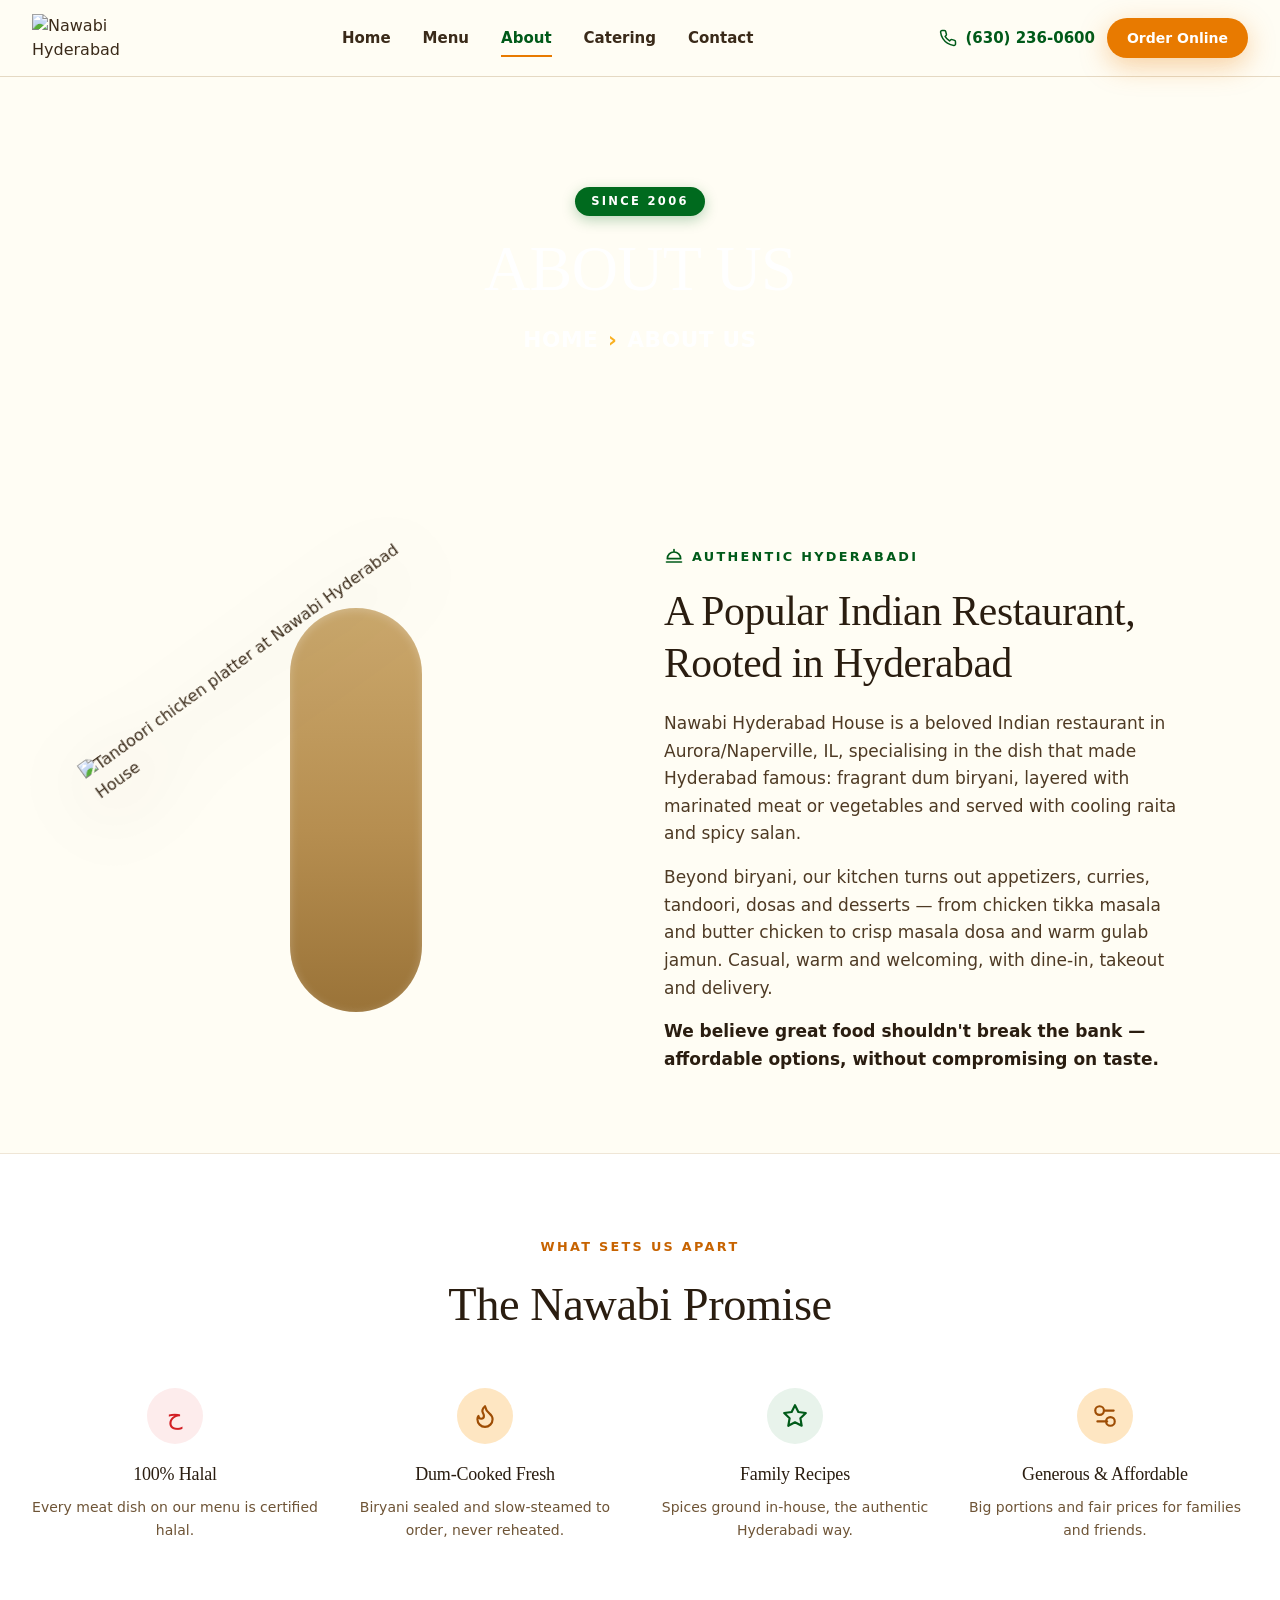
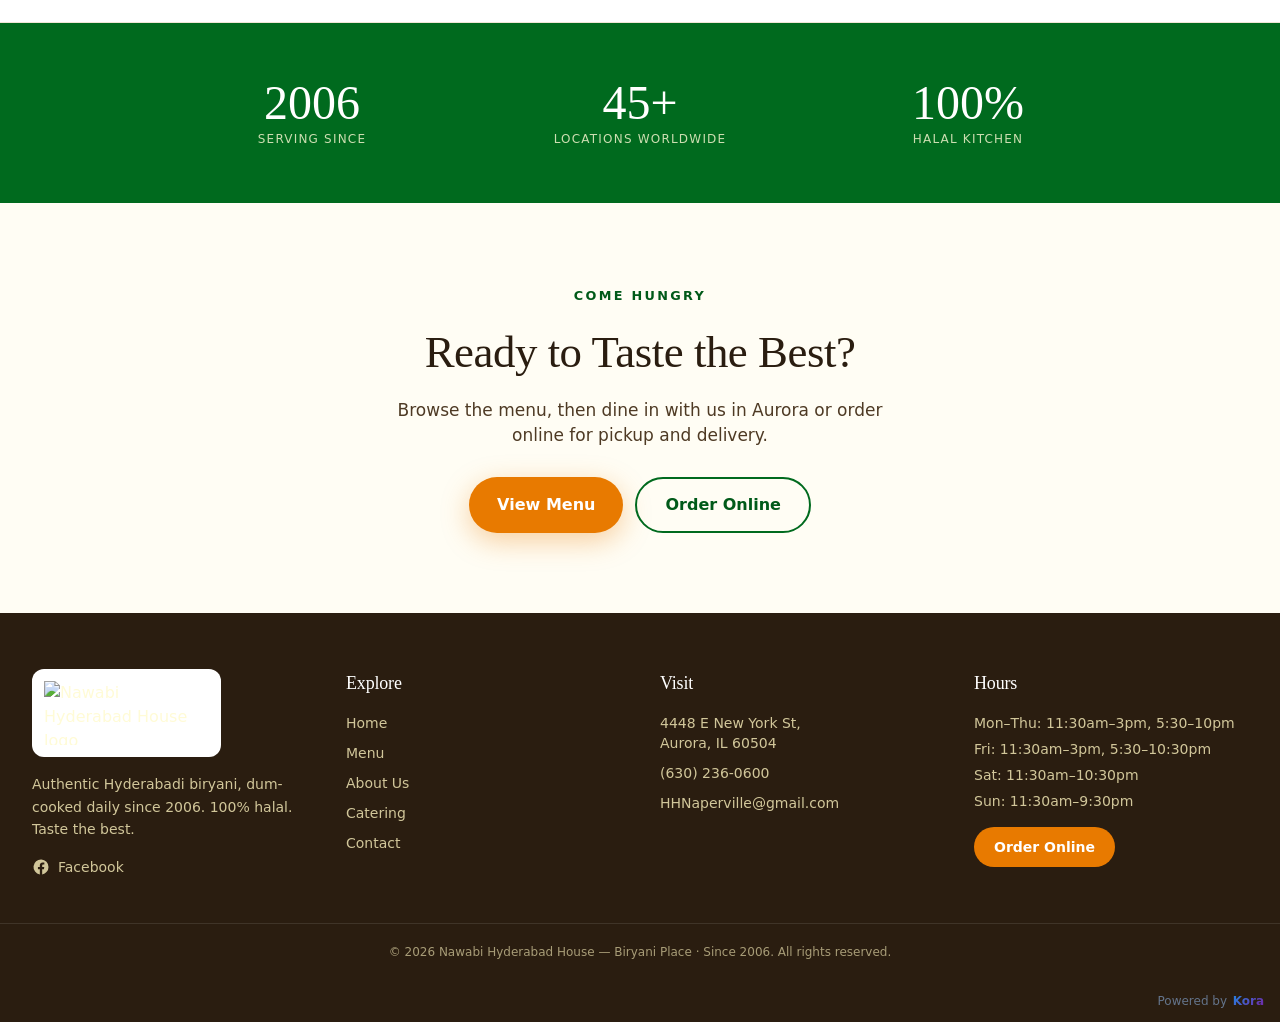
==== commit 56dd71c1: "Remove Google Fonts references from HTML files and replace them with a placeholder comment for futur" ====
--- a/about.html
+++ b/about.html
@@ -32,12 +32,9 @@
 <meta content="Since 2006, authentic Hyderabadi biryani in Aurora/Naperville, IL. 100% halal, family recipes, generous portions." name="twitter:description"/>
 <meta content="https://quseprdus1.blob.core.windows.net/kora-business-images/user-media/911e874e-7fd0-4305-8294-da62055246d1/de8c94d8-887e-4625-825f-ec262dbc28df/1782133757_j66aro.jpg" name="twitter:image"/>
 <link href="https://quseprdus1.blob.core.windows.net/kora-business-images/user-media/911e874e-7fd0-4305-8294-da62055246d1/de8c94d8-887e-4625-825f-ec262dbc28df/1782133685_wh6cib.png" rel="icon" sizes="32x32" type="image/png"/>
-<link href="https://fonts.googleapis.com" rel="preconnect">
-<link crossorigin="" href="https://fonts.gstatic.com" rel="preconnect"/>
-<link href="https://fonts.googleapis.com/css2?family=Yeseva+One&amp;family=Mukta:wght@300;400;500;600;700;800&amp;family=Pacifico&amp;display=swap" rel="stylesheet">
+<!-- kora:fonts --><!-- /kora:fonts -->
 <link as="image" href="https://quseprdus1.blob.core.windows.net/kora-business-images/user-media/911e874e-7fd0-4305-8294-da62055246d1/de8c94d8-887e-4625-825f-ec262dbc28df/1782133693_rcuri3.jpg" rel="preload"/>
 <link href="assets/styles.css" rel="stylesheet"/>
-<link href="style.css?v=20260622" rel="stylesheet"/>
 <script type="application/ld+json">{
   "@context": "https://schema.org",
   "@type": "AboutPage",
@@ -64,9 +61,6 @@
   }
 }</script>
 <!-- KORA_GOOGLE_FONTS_START -->
-<link rel="preconnect" href="https://fonts.googleapis.com">
-<link rel="preconnect" href="https://fonts.gstatic.com" crossorigin>
-<link rel="stylesheet" href="https://fonts.googleapis.com/css2?family=Yeseva+One:wght@400;600;700&family=Mukta:wght@400;600;700&display=swap">
 <!-- KORA_GOOGLE_FONTS_END -->
 </link></link></link></link><link href="https://hhnaperville.com/about" rel="canonical"/><meta content="https://hhnaperville.com/about" property="og:url"/></head>
 <body class="bg-cream-50 text-clay-700 font-sans antialiased">
--- a/assets/styles.css
+++ b/assets/styles.css
@@ -1,2 +1,2 @@
 /*! tailwindcss v4.2.1 | MIT License | https://tailwindcss.com */
-@layer properties{@supports (((-webkit-hyphens:none)) and (not (margin-trim:inline))) or ((-moz-orient:inline) and (not (color:rgb(from red r g b)))){*,:before,:after,::backdrop{--tw-translate-x:0;--tw-translate-y:0;--tw-translate-z:0;--tw-rotate-x:initial;--tw-rotate-y:initial;--tw-rotate-z:initial;--tw-skew-x:initial;--tw-skew-y:initial;--tw-space-y-reverse:0;--tw-divide-y-reverse:0;--tw-border-style:solid;--tw-gradient-position:initial;--tw-gradient-from:#0000;--tw-gradient-via:#0000;--tw-gradient-to:#0000;--tw-gradient-stops:initial;--tw-gradient-via-stops:initial;--tw-gradient-from-position:0%;--tw-gradient-via-position:50%;--tw-gradient-to-position:100%;--tw-leading:initial;--tw-font-weight:initial;--tw-tracking:initial;--tw-shadow:0 0 #0000;--tw-shadow-color:initial;--tw-shadow-alpha:100%;--tw-inset-shadow:0 0 #0000;--tw-inset-shadow-color:initial;--tw-inset-shadow-alpha:100%;--tw-ring-color:initial;--tw-ring-shadow:0 0 #0000;--tw-inset-ring-color:initial;--tw-inset-ring-shadow:0 0 #0000;--tw-ring-inset:initial;--tw-ring-offset-width:0px;--tw-ring-offset-color:#fff;--tw-ring-offset-shadow:0 0 #0000;--tw-blur:initial;--tw-brightness:initial;--tw-contrast:initial;--tw-grayscale:initial;--tw-hue-rotate:initial;--tw-invert:initial;--tw-opacity:initial;--tw-saturate:initial;--tw-sepia:initial;--tw-drop-shadow:initial;--tw-drop-shadow-color:initial;--tw-drop-shadow-alpha:100%;--tw-drop-shadow-size:initial;--tw-backdrop-blur:initial;--tw-backdrop-brightness:initial;--tw-backdrop-contrast:initial;--tw-backdrop-grayscale:initial;--tw-backdrop-hue-rotate:initial;--tw-backdrop-invert:initial;--tw-backdrop-opacity:initial;--tw-backdrop-saturate:initial;--tw-backdrop-sepia:initial;--tw-duration:initial;--tw-scale-x:1;--tw-scale-y:1;--tw-scale-z:1}}}@layer theme{:root,:host{--font-sans:"Mukta", system-ui, -apple-system, "Segoe UI", sans-serif;--font-mono:ui-monospace, SFMono-Regular, Menlo, Monaco, Consolas, "Liberation Mono", "Courier New", monospace;--color-green-50:#e8f3eb;--color-green-500:#006a1e;--color-green-600:#005a19;--color-green-700:#044a16;--color-white:#fff;--spacing:.25rem;--container-xs:20rem;--container-md:28rem;--container-lg:32rem;--container-xl:36rem;--container-3xl:48rem;--container-4xl:56rem;--container-5xl:64rem;--container-6xl:72rem;--container-7xl:80rem;--text-xs:.75rem;--text-xs--line-height:calc(1 / .75);--text-sm:.875rem;--text-sm--line-height:calc(1.25 / .875);--text-base:1rem;--text-base--line-height:calc(1.5 / 1);--text-lg:1.125rem;--text-lg--line-height:calc(1.75 / 1.125);--text-xl:1.25rem;--text-xl--line-height:calc(1.75 / 1.25);--text-2xl:1.5rem;--text-2xl--line-height:calc(2 / 1.5);--text-4xl:2.25rem;--text-4xl--line-height:calc(2.5 / 2.25);--text-5xl:3rem;--text-5xl--line-height:1;--font-weight-semibold:600;--font-weight-bold:700;--font-weight-extrabold:800;--tracking-wide:.025em;--tracking-widest:.1em;--leading-tight:1.25;--leading-relaxed:1.625;--radius-xl:.75rem;--radius-2xl:1rem;--radius-3xl:1.5rem;--drop-shadow-2xl:0 25px 25px #00000026;--blur-3xl:64px;--default-transition-duration:.15s;--default-transition-timing-function:cubic-bezier(.4, 0, .2, 1);--default-font-family:var(--font-sans);--default-mono-font-family:var(--font-mono);--color-saffron-100:#fee6c2;--color-saffron-300:#f9b021;--color-saffron-400:#f0930e;--color-saffron-500:#e87a00;--color-saffron-600:#c76300;--color-saffron-700:#9e4d04;--color-spice-50:#fdecec;--color-spice-400:#d21f24;--color-cream-50:#fffdf4;--color-cream-100:#fffbd6;--color-cream-200:#fbf1bd;--color-clay-100:#efe6d6;--color-clay-200:#dbc9ae;--color-clay-400:#9a7b50;--color-clay-500:#6e5436;--color-clay-600:#4e3a24;--color-clay-700:#3a2a19;--color-clay-800:#2a1d10;--color-clay-900:#1c1209;--font-display:"Yeseva One", Georgia, "Times New Roman", serif;--font-script:"Pacifico", "Brush Script MT", cursive;--shadow-card:0 1px 2px #2a1d100f, 0 8px 24px #2a1d1014;--shadow-glow:0 8px 28px #e87a0059;--font-heading:"Yeseva One", serif;--font-body:Mukta, sans-serif}}@layer base{*,:after,:before,::backdrop{box-sizing:border-box;border:0 solid;margin:0;padding:0}::file-selector-button{box-sizing:border-box;border:0 solid;margin:0;padding:0}html,:host{-webkit-text-size-adjust:100%;tab-size:4;line-height:1.5;font-family:var(--default-font-family,ui-sans-serif, system-ui, sans-serif, "Apple Color Emoji", "Segoe UI Emoji", "Segoe UI Symbol", "Noto Color Emoji");font-feature-settings:var(--default-font-feature-settings,normal);font-variation-settings:var(--default-font-variation-settings,normal);-webkit-tap-highlight-color:transparent}hr{height:0;color:inherit;border-top-width:1px}abbr:where([title]){-webkit-text-decoration:underline dotted;text-decoration:underline dotted}h1,h2,h3,h4,h5,h6{font-size:inherit;font-weight:inherit}a{color:inherit;-webkit-text-decoration:inherit;-webkit-text-decoration:inherit;-webkit-text-decoration:inherit;text-decoration:inherit}b,strong{font-weight:bolder}code,kbd,samp,pre{font-family:var(--default-mono-font-family,ui-monospace, SFMono-Regular, Menlo, Monaco, Consolas, "Liberation Mono", "Courier New", monospace);font-feature-settings:var(--default-mono-font-feature-settings,normal);font-variation-settings:var(--default-mono-font-variation-settings,normal);font-size:1em}small{font-size:80%}sub,sup{vertical-align:baseline;font-size:75%;line-height:0;position:relative}sub{bottom:-.25em}sup{top:-.5em}table{text-indent:0;border-color:inherit;border-collapse:collapse}:-moz-focusring{outline:auto}progress{vertical-align:baseline}summary{display:list-item}ol,ul,menu{list-style:none}img,svg,video,canvas,audio,iframe,embed,object{vertical-align:middle;display:block}img,video{max-width:100%;height:auto}button,input,select,optgroup,textarea{font:inherit;font-feature-settings:inherit;font-variation-settings:inherit;letter-spacing:inherit;color:inherit;opacity:1;background-color:#0000;border-radius:0}::file-selector-button{font:inherit;font-feature-settings:inherit;font-variation-settings:inherit;letter-spacing:inherit;color:inherit;opacity:1;background-color:#0000;border-radius:0}:where(select:is([multiple],[size])) optgroup{font-weight:bolder}:where(select:is([multiple],[size])) optgroup option{padding-inline-start:20px}::file-selector-button{margin-inline-end:4px}::placeholder{opacity:1}@supports (not ((-webkit-appearance:-apple-pay-button))) or (contain-intrinsic-size:1px){::placeholder{color:currentColor}@supports (color:color-mix(in lab, red, red)){::placeholder{color:color-mix(in oklab, currentcolor 50%, transparent)}}}textarea{resize:vertical}::-webkit-search-decoration{-webkit-appearance:none}::-webkit-date-and-time-value{min-height:1lh;text-align:inherit}::-webkit-datetime-edit{display:inline-flex}::-webkit-datetime-edit-fields-wrapper{padding:0}::-webkit-datetime-edit{padding-block:0}::-webkit-datetime-edit-year-field{padding-block:0}::-webkit-datetime-edit-month-field{padding-block:0}::-webkit-datetime-edit-day-field{padding-block:0}::-webkit-datetime-edit-hour-field{padding-block:0}::-webkit-datetime-edit-minute-field{padding-block:0}::-webkit-datetime-edit-second-field{padding-block:0}::-webkit-datetime-edit-millisecond-field{padding-block:0}::-webkit-datetime-edit-meridiem-field{padding-block:0}::-webkit-calendar-picker-indicator{line-height:1}:-moz-ui-invalid{box-shadow:none}button,input:where([type=button],[type=reset],[type=submit]){appearance:button}::file-selector-button{appearance:button}::-webkit-inner-spin-button{height:auto}::-webkit-outer-spin-button{height:auto}[hidden]:where(:not([hidden=until-found])){display:none!important}html{scroll-behavior:smooth;scroll-padding-top:6rem}body{font-family:var(--font-sans);color:var(--color-clay-700);background:var(--color-cream-50);-webkit-font-smoothing:antialiased}h1,h2,h3,h4{font-family:var(--font-display);color:var(--color-clay-800);letter-spacing:-.01em;font-weight:400}body{font-family:var(--font-body)}h1,h2,h3,h4,h5,h6{font-family:var(--font-heading)}}@layer components;@layer utilities{.pointer-events-none{pointer-events:none}.sr-only{clip-path:inset(50%);white-space:nowrap;border-width:0;width:1px;height:1px;margin:-1px;padding:0;position:absolute;overflow:hidden}.absolute{position:absolute}.fixed{position:fixed}.relative{position:relative}.sticky{position:sticky}.inset-x-0{inset-inline:calc(var(--spacing) * 0)}.start{inset-inline-start:var(--spacing)}.-top-24{top:calc(var(--spacing) * -24)}.top-0{top:calc(var(--spacing) * 0)}.top-\[4\%\]{top:4%}.top-\[5\%\]{top:5%}.top-\[6\%\]{top:6%}.top-\[16\%\]{top:16%}.top-\[20\%\]{top:20%}.top-\[24\%\]{top:24%}.-right-24{right:calc(var(--spacing) * -24)}.right-6{right:calc(var(--spacing) * 6)}.right-\[-7\%\]{right:-7%}.right-\[2\%\]{right:2%}.right-\[5\%\]{right:5%}.right-\[6\%\]{right:6%}.right-\[10\%\]{right:10%}.bottom-0{bottom:calc(var(--spacing) * 0)}.bottom-6{bottom:calc(var(--spacing) * 6)}.bottom-\[5\%\]{bottom:5%}.bottom-\[6\%\]{bottom:6%}.bottom-\[8\%\]{bottom:8%}.bottom-\[10\%\]{bottom:10%}.bottom-\[14\%\]{bottom:14%}.left-\[-4\%\]{left:-4%}.left-\[-5\%\]{left:-5%}.left-\[2\%\]{left:2%}.left-\[4\%\]{left:4%}.left-\[5\%\]{left:5%}.left-\[8\%\]{left:8%}.left-\[46\%\]{left:46%}.z-10{z-index:10}.z-40{z-index:40}.z-50{z-index:50}.order-1{order:1}.order-2{order:2}.mx-auto{margin-inline:auto}.-mt-2{margin-top:calc(var(--spacing) * -2)}.mt-0\.5{margin-top:calc(var(--spacing) * .5)}.mt-1{margin-top:calc(var(--spacing) * 1)}.mt-2{margin-top:calc(var(--spacing) * 2)}.mt-3{margin-top:calc(var(--spacing) * 3)}.mt-4{margin-top:calc(var(--spacing) * 4)}.mt-5{margin-top:calc(var(--spacing) * 5)}.mt-6{margin-top:calc(var(--spacing) * 6)}.mt-7{margin-top:calc(var(--spacing) * 7)}.mt-8{margin-top:calc(var(--spacing) * 8)}.mt-9{margin-top:calc(var(--spacing) * 9)}.mb-2{margin-bottom:calc(var(--spacing) * 2)}.mb-3{margin-bottom:calc(var(--spacing) * 3)}.mb-4{margin-bottom:calc(var(--spacing) * 4)}.mb-8{margin-bottom:calc(var(--spacing) * 8)}.mb-10{margin-bottom:calc(var(--spacing) * 10)}.mb-12{margin-bottom:calc(var(--spacing) * 12)}.ml-1{margin-left:calc(var(--spacing) * 1)}.ml-auto{margin-left:auto}.block{display:block}.flex{display:flex}.grid{display:grid}.hidden{display:none}.inline-block{display:inline-block}.inline-flex{display:inline-flex}.table{display:table}.aspect-\[4\/3\]{aspect-ratio:4/3}.aspect-square{aspect-ratio:1}.h-11{height:calc(var(--spacing) * 11)}.h-12{height:calc(var(--spacing) * 12)}.h-14{height:calc(var(--spacing) * 14)}.h-16{height:calc(var(--spacing) * 16)}.h-40{height:calc(var(--spacing) * 40)}.h-\[420px\]{height:420px}.h-auto{height:auto}.h-full{height:100%}.min-h-\[320px\]{min-height:320px}.min-h-\[460px\]{min-height:460px}.w-10{width:calc(var(--spacing) * 10)}.w-11{width:calc(var(--spacing) * 11)}.w-12{width:calc(var(--spacing) * 12)}.w-14{width:calc(var(--spacing) * 14)}.w-16{width:calc(var(--spacing) * 16)}.w-20{width:calc(var(--spacing) * 20)}.w-24{width:calc(var(--spacing) * 24)}.w-56{width:calc(var(--spacing) * 56)}.w-64{width:calc(var(--spacing) * 64)}.w-\[420px\]{width:420px}.w-auto{width:auto}.w-full{width:100%}.max-w-3xl{max-width:var(--container-3xl)}.max-w-4xl{max-width:var(--container-4xl)}.max-w-5xl{max-width:var(--container-5xl)}.max-w-6xl{max-width:var(--container-6xl)}.max-w-7xl{max-width:var(--container-7xl)}.max-w-\[440px\]{max-width:440px}.max-w-\[460px\]{max-width:460px}.max-w-lg{max-width:var(--container-lg)}.max-w-md{max-width:var(--container-md)}.max-w-xl{max-width:var(--container-xl)}.max-w-xs{max-width:var(--container-xs)}.shrink-0{flex-shrink:0}.translate-y-3{--tw-translate-y:calc(var(--spacing) * 3);translate:var(--tw-translate-x) var(--tw-translate-y)}.transform{transform:var(--tw-rotate-x,) var(--tw-rotate-y,) var(--tw-rotate-z,) var(--tw-skew-x,) var(--tw-skew-y,)}.resize{resize:both}.grid-cols-2{grid-template-columns:repeat(2,minmax(0,1fr))}.grid-cols-3{grid-template-columns:repeat(3,minmax(0,1fr))}.flex-col{flex-direction:column}.flex-wrap{flex-wrap:wrap}.place-items-center{place-items:center}.items-center{align-items:center}.items-end{align-items:flex-end}.items-start{align-items:flex-start}.justify-between{justify-content:space-between}.justify-center{justify-content:center}.gap-1\.5{gap:calc(var(--spacing) * 1.5)}.gap-2{gap:calc(var(--spacing) * 2)}.gap-2\.5{gap:calc(var(--spacing) * 2.5)}.gap-3{gap:calc(var(--spacing) * 3)}.gap-4{gap:calc(var(--spacing) * 4)}.gap-6{gap:calc(var(--spacing) * 6)}.gap-8{gap:calc(var(--spacing) * 8)}.gap-10{gap:calc(var(--spacing) * 10)}.gap-12{gap:calc(var(--spacing) * 12)}:where(.space-y-1\.5>:not(:last-child)){--tw-space-y-reverse:0;margin-block-start:calc(calc(var(--spacing) * 1.5) * var(--tw-space-y-reverse));margin-block-end:calc(calc(var(--spacing) * 1.5) * calc(1 - var(--tw-space-y-reverse)))}:where(.space-y-2\.5>:not(:last-child)){--tw-space-y-reverse:0;margin-block-start:calc(calc(var(--spacing) * 2.5) * var(--tw-space-y-reverse));margin-block-end:calc(calc(var(--spacing) * 2.5) * calc(1 - var(--tw-space-y-reverse)))}:where(.space-y-4>:not(:last-child)){--tw-space-y-reverse:0;margin-block-start:calc(calc(var(--spacing) * 4) * var(--tw-space-y-reverse));margin-block-end:calc(calc(var(--spacing) * 4) * calc(1 - var(--tw-space-y-reverse)))}.gap-x-7{column-gap:calc(var(--spacing) * 7)}.gap-x-12{column-gap:calc(var(--spacing) * 12)}.gap-y-3{row-gap:calc(var(--spacing) * 3)}.gap-y-3\.5{row-gap:calc(var(--spacing) * 3.5)}:where(.divide-y>:not(:last-child)){--tw-divide-y-reverse:0;border-bottom-style:var(--tw-border-style);border-top-style:var(--tw-border-style);border-top-width:calc(1px * var(--tw-divide-y-reverse));border-bottom-width:calc(1px * calc(1 - var(--tw-divide-y-reverse)))}:where(.divide-clay-100>:not(:last-child)){border-color:var(--color-clay-100)}.overflow-hidden{overflow:hidden}.scroll-smooth{scroll-behavior:smooth}.rounded-2xl{border-radius:var(--radius-2xl)}.rounded-3xl{border-radius:var(--radius-3xl)}.rounded-full{border-radius:3.40282e38px}.rounded-xl{border-radius:var(--radius-xl)}.border{border-style:var(--tw-border-style);border-width:1px}.border-2{border-style:var(--tw-border-style);border-width:2px}.border-4{border-style:var(--tw-border-style);border-width:4px}.border-y{border-block-style:var(--tw-border-style);border-block-width:1px}.border-t{border-top-style:var(--tw-border-style);border-top-width:1px}.border-b{border-bottom-style:var(--tw-border-style);border-bottom-width:1px}.border-dashed{--tw-border-style:dashed;border-style:dashed}.border-clay-100{border-color:var(--color-clay-100)}.border-clay-200{border-color:var(--color-clay-200)}.border-clay-200\/70{border-color:#dbc9aeb3}@supports (color:color-mix(in lab, red, red)){.border-clay-200\/70{border-color:color-mix(in oklab, var(--color-clay-200) 70%, transparent)}}.border-green-500{border-color:var(--color-green-500)}.border-white\/10{border-color:#ffffff1a}@supports (color:color-mix(in lab, red, red)){.border-white\/10{border-color:color-mix(in oklab, var(--color-white) 10%, transparent)}}.border-white\/15{border-color:#ffffff26}@supports (color:color-mix(in lab, red, red)){.border-white\/15{border-color:color-mix(in oklab, var(--color-white) 15%, transparent)}}.bg-clay-800{background-color:var(--color-clay-800)}.bg-cream-50{background-color:var(--color-cream-50)}.bg-cream-50\/90{background-color:#fffdf4e6}@supports (color:color-mix(in lab, red, red)){.bg-cream-50\/90{background-color:color-mix(in oklab, var(--color-cream-50) 90%, transparent)}}.bg-green-50{background-color:var(--color-green-50)}.bg-green-500{background-color:var(--color-green-500)}.bg-saffron-100{background-color:var(--color-saffron-100)}.bg-saffron-100\/60{background-color:#fee6c299}@supports (color:color-mix(in lab, red, red)){.bg-saffron-100\/60{background-color:color-mix(in oklab, var(--color-saffron-100) 60%, transparent)}}.bg-saffron-500{background-color:var(--color-saffron-500)}.bg-spice-50{background-color:var(--color-spice-50)}.bg-white{background-color:var(--color-white)}.bg-gradient-to-t{--tw-gradient-position:to top in oklab;background-image:linear-gradient(var(--tw-gradient-stops))}.from-clay-900\/85{--tw-gradient-from:#1c1209d9}@supports (color:color-mix(in lab, red, red)){.from-clay-900\/85{--tw-gradient-from:color-mix(in oklab, var(--color-clay-900) 85%, transparent)}}.from-clay-900\/85{--tw-gradient-stops:var(--tw-gradient-via-stops,var(--tw-gradient-position), var(--tw-gradient-from) var(--tw-gradient-from-position), var(--tw-gradient-to) var(--tw-gradient-to-position))}.to-transparent{--tw-gradient-to:transparent;--tw-gradient-stops:var(--tw-gradient-via-stops,var(--tw-gradient-position), var(--tw-gradient-from) var(--tw-gradient-from-position), var(--tw-gradient-to) var(--tw-gradient-to-position))}.object-contain{object-fit:contain}.object-cover{object-fit:cover}.p-3{padding:calc(var(--spacing) * 3)}.p-5{padding:calc(var(--spacing) * 5)}.p-6{padding:calc(var(--spacing) * 6)}.p-7{padding:calc(var(--spacing) * 7)}.px-2{padding-inline:calc(var(--spacing) * 2)}.px-4{padding-inline:calc(var(--spacing) * 4)}.px-5{padding-inline:calc(var(--spacing) * 5)}.px-6{padding-inline:calc(var(--spacing) * 6)}.px-7{padding-inline:calc(var(--spacing) * 7)}.px-8{padding-inline:calc(var(--spacing) * 8)}.py-0\.5{padding-block:calc(var(--spacing) * .5)}.py-2{padding-block:calc(var(--spacing) * 2)}.py-2\.5{padding-block:calc(var(--spacing) * 2.5)}.py-3{padding-block:calc(var(--spacing) * 3)}.py-3\.5{padding-block:calc(var(--spacing) * 3.5)}.py-4{padding-block:calc(var(--spacing) * 4)}.py-5{padding-block:calc(var(--spacing) * 5)}.py-12{padding-block:calc(var(--spacing) * 12)}.py-14{padding-block:calc(var(--spacing) * 14)}.py-16{padding-block:calc(var(--spacing) * 16)}.pt-4{padding-top:calc(var(--spacing) * 4)}.pt-12{padding-top:calc(var(--spacing) * 12)}.pt-14{padding-top:calc(var(--spacing) * 14)}.pb-3{padding-bottom:calc(var(--spacing) * 3)}.pb-10{padding-bottom:calc(var(--spacing) * 10)}.pb-14{padding-bottom:calc(var(--spacing) * 14)}.pb-16{padding-bottom:calc(var(--spacing) * 16)}.text-center{text-align:center}.align-middle{vertical-align:middle}.font-display{font-family:var(--font-display)}.font-sans{font-family:var(--font-sans)}.text-2xl{font-size:var(--text-2xl);line-height:var(--tw-leading,var(--text-2xl--line-height))}.text-4xl{font-size:var(--text-4xl);line-height:var(--tw-leading,var(--text-4xl--line-height))}.text-base{font-size:var(--text-base);line-height:var(--tw-leading,var(--text-base--line-height))}.text-lg{font-size:var(--text-lg);line-height:var(--tw-leading,var(--text-lg--line-height))}.text-sm{font-size:var(--text-sm);line-height:var(--tw-leading,var(--text-sm--line-height))}.text-xl{font-size:var(--text-xl);line-height:var(--tw-leading,var(--text-xl--line-height))}.text-xs{font-size:var(--text-xs);line-height:var(--tw-leading,var(--text-xs--line-height))}.text-\[11px\]{font-size:11px}.text-\[13px\]{font-size:13px}.text-\[15px\]{font-size:15px}.text-\[16px\]{font-size:16px}.text-\[17px\]{font-size:17px}.text-\[clamp\(1\.6rem\,3\.5vw\,2\.4rem\)\]{font-size:clamp(1.6rem,3.5vw,2.4rem)}.text-\[clamp\(1\.8rem\,4vw\,2\.5rem\)\]{font-size:clamp(1.8rem,4vw,2.5rem)}.text-\[clamp\(1\.8rem\,4vw\,2\.6rem\)\]{font-size:clamp(1.8rem,4vw,2.6rem)}.text-\[clamp\(1\.8rem\,4vw\,2\.7rem\)\]{font-size:clamp(1.8rem,4vw,2.7rem)}.text-\[clamp\(1\.9rem\,4vw\,2\.8rem\)\]{font-size:clamp(1.9rem,4vw,2.8rem)}.text-\[clamp\(1\.9rem\,4vw\,2\.9rem\)\]{font-size:clamp(1.9rem,4vw,2.9rem)}.text-\[clamp\(2\.2rem\,5vw\,3\.6rem\)\]{font-size:clamp(2.2rem,5vw,3.6rem)}.text-\[clamp\(2\.6rem\,6vw\,4\.6rem\)\]{font-size:clamp(2.6rem,6vw,4.6rem)}.leading-\[1\.02\]{--tw-leading:1.02;line-height:1.02}.leading-relaxed{--tw-leading:var(--leading-relaxed);line-height:var(--leading-relaxed)}.leading-tight{--tw-leading:var(--leading-tight);line-height:var(--leading-tight)}.font-bold{--tw-font-weight:var(--font-weight-bold);font-weight:var(--font-weight-bold)}.font-extrabold{--tw-font-weight:var(--font-weight-extrabold);font-weight:var(--font-weight-extrabold)}.font-semibold{--tw-font-weight:var(--font-weight-semibold);font-weight:var(--font-weight-semibold)}.tracking-wide{--tw-tracking:var(--tracking-wide);letter-spacing:var(--tracking-wide)}.tracking-widest{--tw-tracking:var(--tracking-widest);letter-spacing:var(--tracking-widest)}.break-all{word-break:break-all}.whitespace-nowrap{white-space:nowrap}.text-clay-400{color:var(--color-clay-400)}.text-clay-500{color:var(--color-clay-500)}.text-clay-600{color:var(--color-clay-600)}.text-clay-700{color:var(--color-clay-700)}.text-clay-800{color:var(--color-clay-800)}.text-cream-100{color:var(--color-cream-100)}.text-cream-100\/80{color:#fffbd6cc}@supports (color:color-mix(in lab, red, red)){.text-cream-100\/80{color:color-mix(in oklab, var(--color-cream-100) 80%, transparent)}}.text-cream-100\/90{color:#fffbd6e6}@supports (color:color-mix(in lab, red, red)){.text-cream-100\/90{color:color-mix(in oklab, var(--color-cream-100) 90%, transparent)}}.text-cream-200\/60{color:#fbf1bd99}@supports (color:color-mix(in lab, red, red)){.text-cream-200\/60{color:color-mix(in oklab, var(--color-cream-200) 60%, transparent)}}.text-cream-200\/80{color:#fbf1bdcc}@supports (color:color-mix(in lab, red, red)){.text-cream-200\/80{color:color-mix(in oklab, var(--color-cream-200) 80%, transparent)}}.text-green-500{color:var(--color-green-500)}.text-green-600{color:var(--color-green-600)}.text-green-700{color:var(--color-green-700)}.text-saffron-300{color:var(--color-saffron-300)}.text-saffron-400{color:var(--color-saffron-400)}.text-saffron-500{color:var(--color-saffron-500)}.text-saffron-600{color:var(--color-saffron-600)}.text-saffron-700{color:var(--color-saffron-700)}.text-spice-400{color:var(--color-spice-400)}.text-white{color:var(--color-white)}.text-white\/90{color:#ffffffe6}@supports (color:color-mix(in lab, red, red)){.text-white\/90{color:color-mix(in oklab, var(--color-white) 90%, transparent)}}.text-white\/95{color:#fffffff2}@supports (color:color-mix(in lab, red, red)){.text-white\/95{color:color-mix(in oklab, var(--color-white) 95%, transparent)}}.uppercase{text-transform:uppercase}.not-italic{font-style:normal}.antialiased{-webkit-font-smoothing:antialiased;-moz-osx-font-smoothing:grayscale}.opacity-0{opacity:0}.shadow-2xl{--tw-shadow:0 25px 50px -12px var(--tw-shadow-color,#00000040);box-shadow:var(--tw-inset-shadow), var(--tw-inset-ring-shadow), var(--tw-ring-offset-shadow), var(--tw-ring-shadow), var(--tw-shadow)}.shadow-\[var\(--shadow-card\)\]{--tw-shadow:var(--shadow-card);box-shadow:var(--tw-inset-shadow), var(--tw-inset-ring-shadow), var(--tw-ring-offset-shadow), var(--tw-ring-shadow), var(--tw-shadow)}.shadow-\[var\(--shadow-glow\)\]{--tw-shadow:var(--shadow-glow);box-shadow:var(--tw-inset-shadow), var(--tw-inset-ring-shadow), var(--tw-ring-offset-shadow), var(--tw-ring-shadow), var(--tw-shadow)}.shadow-lg{--tw-shadow:0 10px 15px -3px var(--tw-shadow-color,#0000001a), 0 4px 6px -4px var(--tw-shadow-color,#0000001a);box-shadow:var(--tw-inset-shadow), var(--tw-inset-ring-shadow), var(--tw-ring-offset-shadow), var(--tw-ring-shadow), var(--tw-shadow)}.shadow-xl{--tw-shadow:0 20px 25px -5px var(--tw-shadow-color,#0000001a), 0 8px 10px -6px var(--tw-shadow-color,#0000001a);box-shadow:var(--tw-inset-shadow), var(--tw-inset-ring-shadow), var(--tw-ring-offset-shadow), var(--tw-ring-shadow), var(--tw-shadow)}.blur-3xl{--tw-blur:blur(var(--blur-3xl));filter:var(--tw-blur,) var(--tw-brightness,) var(--tw-contrast,) var(--tw-grayscale,) var(--tw-hue-rotate,) var(--tw-invert,) var(--tw-saturate,) var(--tw-sepia,) var(--tw-drop-shadow,)}.drop-shadow-2xl{--tw-drop-shadow-size:drop-shadow(0 25px 25px var(--tw-drop-shadow-color,#00000026));--tw-drop-shadow:drop-shadow(var(--drop-shadow-2xl));filter:var(--tw-blur,) var(--tw-brightness,) var(--tw-contrast,) var(--tw-grayscale,) var(--tw-hue-rotate,) var(--tw-invert,) var(--tw-saturate,) var(--tw-sepia,) var(--tw-drop-shadow,)}.backdrop-blur{--tw-backdrop-blur:blur(8px);-webkit-backdrop-filter:var(--tw-backdrop-blur,) var(--tw-backdrop-brightness,) var(--tw-backdrop-contrast,) var(--tw-backdrop-grayscale,) var(--tw-backdrop-hue-rotate,) var(--tw-backdrop-invert,) var(--tw-backdrop-opacity,) var(--tw-backdrop-saturate,) var(--tw-backdrop-sepia,);backdrop-filter:var(--tw-backdrop-blur,) var(--tw-backdrop-brightness,) var(--tw-backdrop-contrast,) var(--tw-backdrop-grayscale,) var(--tw-backdrop-hue-rotate,) var(--tw-backdrop-invert,) var(--tw-backdrop-opacity,) var(--tw-backdrop-saturate,) var(--tw-backdrop-sepia,)}.transition-colors{transition-property:color,background-color,border-color,outline-color,text-decoration-color,fill,stroke,--tw-gradient-from,--tw-gradient-via,--tw-gradient-to;transition-timing-function:var(--tw-ease,var(--default-transition-timing-function));transition-duration:var(--tw-duration,var(--default-transition-duration))}.transition-transform{transition-property:transform,translate,scale,rotate;transition-timing-function:var(--tw-ease,var(--default-transition-timing-function));transition-duration:var(--tw-duration,var(--default-transition-duration))}.duration-500{--tw-duration:.5s;transition-duration:.5s}@media (hover:hover){.group-hover\:scale-105:is(:where(.group):hover *){--tw-scale-x:105%;--tw-scale-y:105%;--tw-scale-z:105%;scale:var(--tw-scale-x) var(--tw-scale-y)}.hover\:-translate-y-1:hover{--tw-translate-y:calc(var(--spacing) * -1);translate:var(--tw-translate-x) var(--tw-translate-y)}.hover\:bg-cream-100:hover{background-color:var(--color-cream-100)}.hover\:bg-green-50:hover{background-color:var(--color-green-50)}.hover\:bg-green-600:hover{background-color:var(--color-green-600)}.hover\:bg-saffron-600:hover{background-color:var(--color-saffron-600)}.hover\:text-green-700:hover{color:var(--color-green-700)}.hover\:text-white:hover{color:var(--color-white)}}.focus\:not-sr-only:focus{clip-path:none;white-space:normal;width:auto;height:auto;margin:0;padding:0;position:static;overflow:visible}.focus\:absolute:focus{position:absolute}.focus\:top-3:focus{top:calc(var(--spacing) * 3)}.focus\:left-3:focus{left:calc(var(--spacing) * 3)}.focus\:z-\[60\]:focus{z-index:60}.focus\:rounded-full:focus{border-radius:3.40282e38px}.focus\:bg-green-500:focus{background-color:var(--color-green-500)}.focus\:px-4:focus{padding-inline:calc(var(--spacing) * 4)}.focus\:py-2:focus{padding-block:calc(var(--spacing) * 2)}.focus\:text-white:focus{color:var(--color-white)}@media (min-width:40rem){.sm\:grid-cols-2{grid-template-columns:repeat(2,minmax(0,1fr))}.sm\:gap-3{gap:calc(var(--spacing) * 3)}}@media (min-width:48rem){.md\:col-span-1{grid-column:span 1/span 1}.md\:col-span-2{grid-column:span 2/span 2}.md\:flex{display:flex}.md\:hidden{display:none}.md\:w-14{width:calc(var(--spacing) * 14)}.md\:w-16{width:calc(var(--spacing) * 16)}.md\:w-20{width:calc(var(--spacing) * 20)}.md\:w-24{width:calc(var(--spacing) * 24)}.md\:w-36{width:calc(var(--spacing) * 36)}.md\:w-40{width:calc(var(--spacing) * 40)}.md\:w-80{width:calc(var(--spacing) * 80)}.md\:w-\[26rem\]{width:26rem}.md\:grid-cols-2{grid-template-columns:repeat(2,minmax(0,1fr))}.md\:grid-cols-3{grid-template-columns:repeat(3,minmax(0,1fr))}.md\:grid-cols-4{grid-template-columns:repeat(4,minmax(0,1fr))}.md\:py-16{padding-block:calc(var(--spacing) * 16)}.md\:py-20{padding-block:calc(var(--spacing) * 20)}.md\:pb-16{padding-bottom:calc(var(--spacing) * 16)}.md\:text-5xl{font-size:var(--text-5xl);line-height:var(--tw-leading,var(--text-5xl--line-height))}}@media (min-width:64rem){.lg\:sticky{position:sticky}.lg\:top-24{top:calc(var(--spacing) * 24)}.lg\:order-1{order:1}.lg\:order-2{order:2}.lg\:inline-flex{display:inline-flex}.lg\:grid-cols-2{grid-template-columns:repeat(2,minmax(0,1fr))}.lg\:grid-cols-3{grid-template-columns:repeat(3,minmax(0,1fr))}.lg\:grid-cols-4{grid-template-columns:repeat(4,minmax(0,1fr))}.lg\:px-8{padding-inline:calc(var(--spacing) * 8)}.lg\:pt-16{padding-top:calc(var(--spacing) * 16)}.lg\:pb-20{padding-bottom:calc(var(--spacing) * 20)}}}@property --tw-translate-x{syntax:"*";inherits:false;initial-value:0}@property --tw-translate-y{syntax:"*";inherits:false;initial-value:0}@property --tw-translate-z{syntax:"*";inherits:false;initial-value:0}@property --tw-rotate-x{syntax:"*";inherits:false}@property --tw-rotate-y{syntax:"*";inherits:false}@property --tw-rotate-z{syntax:"*";inherits:false}@property --tw-skew-x{syntax:"*";inherits:false}@property --tw-skew-y{syntax:"*";inherits:false}@property --tw-space-y-reverse{syntax:"*";inherits:false;initial-value:0}@property --tw-divide-y-reverse{syntax:"*";inherits:false;initial-value:0}@property --tw-border-style{syntax:"*";inherits:false;initial-value:solid}@property --tw-gradient-position{syntax:"*";inherits:false}@property --tw-gradient-from{syntax:"<color>";inherits:false;initial-value:#0000}@property --tw-gradient-via{syntax:"<color>";inherits:false;initial-value:#0000}@property --tw-gradient-to{syntax:"<color>";inherits:false;initial-value:#0000}@property --tw-gradient-stops{syntax:"*";inherits:false}@property --tw-gradient-via-stops{syntax:"*";inherits:false}@property --tw-gradient-from-position{syntax:"<length-percentage>";inherits:false;initial-value:0%}@property --tw-gradient-via-position{syntax:"<length-percentage>";inherits:false;initial-value:50%}@property --tw-gradient-to-position{syntax:"<length-percentage>";inherits:false;initial-value:100%}@property --tw-leading{syntax:"*";inherits:false}@property --tw-font-weight{syntax:"*";inherits:false}@property --tw-tracking{syntax:"*";inherits:false}@property --tw-shadow{syntax:"*";inherits:false;initial-value:0 0 #0000}@property --tw-shadow-color{syntax:"*";inherits:false}@property --tw-shadow-alpha{syntax:"<percentage>";inherits:false;initial-value:100%}@property --tw-inset-shadow{syntax:"*";inherits:false;initial-value:0 0 #0000}@property --tw-inset-shadow-color{syntax:"*";inherits:false}@property --tw-inset-shadow-alpha{syntax:"<percentage>";inherits:false;initial-value:100%}@property --tw-ring-color{syntax:"*";inherits:false}@property --tw-ring-shadow{syntax:"*";inherits:false;initial-value:0 0 #0000}@property --tw-inset-ring-color{syntax:"*";inherits:false}@property --tw-inset-ring-shadow{syntax:"*";inherits:false;initial-value:0 0 #0000}@property --tw-ring-inset{syntax:"*";inherits:false}@property --tw-ring-offset-width{syntax:"<length>";inherits:false;initial-value:0}@property --tw-ring-offset-color{syntax:"*";inherits:false;initial-value:#fff}@property --tw-ring-offset-shadow{syntax:"*";inherits:false;initial-value:0 0 #0000}@property --tw-blur{syntax:"*";inherits:false}@property --tw-brightness{syntax:"*";inherits:false}@property --tw-contrast{syntax:"*";inherits:false}@property --tw-grayscale{syntax:"*";inherits:false}@property --tw-hue-rotate{syntax:"*";inherits:false}@property --tw-invert{syntax:"*";inherits:false}@property --tw-opacity{syntax:"*";inherits:false}@property --tw-saturate{syntax:"*";inherits:false}@property --tw-sepia{syntax:"*";inherits:false}@property --tw-drop-shadow{syntax:"*";inherits:false}@property --tw-drop-shadow-color{syntax:"*";inherits:false}@property --tw-drop-shadow-alpha{syntax:"<percentage>";inherits:false;initial-value:100%}@property --tw-drop-shadow-size{syntax:"*";inherits:false}@property --tw-backdrop-blur{syntax:"*";inherits:false}@property --tw-backdrop-brightness{syntax:"*";inherits:false}@property --tw-backdrop-contrast{syntax:"*";inherits:false}@property --tw-backdrop-grayscale{syntax:"*";inherits:false}@property --tw-backdrop-hue-rotate{syntax:"*";inherits:false}@property --tw-backdrop-invert{syntax:"*";inherits:false}@property --tw-backdrop-opacity{syntax:"*";inherits:false}@property --tw-backdrop-saturate{syntax:"*";inherits:false}@property --tw-backdrop-sepia{syntax:"*";inherits:false}@property --tw-duration{syntax:"*";inherits:false}@property --tw-scale-x{syntax:"*";inherits:false;initial-value:1}@property --tw-scale-y{syntax:"*";inherits:false;initial-value:1}@property --tw-scale-z{syntax:"*";inherits:false;initial-value:1}+@layer properties{@supports (((-webkit-hyphens:none)) and (not (margin-trim:inline))) or ((-moz-orient:inline) and (not (color:rgb(from red r g b)))){*,:before,:after,::backdrop{--tw-translate-x:0;--tw-translate-y:0;--tw-translate-z:0;--tw-rotate-x:initial;--tw-rotate-y:initial;--tw-rotate-z:initial;--tw-skew-x:initial;--tw-skew-y:initial;--tw-space-y-reverse:0;--tw-divide-y-reverse:0;--tw-border-style:solid;--tw-gradient-position:initial;--tw-gradient-from:#0000;--tw-gradient-via:#0000;--tw-gradient-to:#0000;--tw-gradient-stops:initial;--tw-gradient-via-stops:initial;--tw-gradient-from-position:0%;--tw-gradient-via-position:50%;--tw-gradient-to-position:100%;--tw-leading:initial;--tw-font-weight:initial;--tw-tracking:initial;--tw-shadow:0 0 #0000;--tw-shadow-color:initial;--tw-shadow-alpha:100%;--tw-inset-shadow:0 0 #0000;--tw-inset-shadow-color:initial;--tw-inset-shadow-alpha:100%;--tw-ring-color:initial;--tw-ring-shadow:0 0 #0000;--tw-inset-ring-color:initial;--tw-inset-ring-shadow:0 0 #0000;--tw-ring-inset:initial;--tw-ring-offset-width:0px;--tw-ring-offset-color:#fff;--tw-ring-offset-shadow:0 0 #0000;--tw-blur:initial;--tw-brightness:initial;--tw-contrast:initial;--tw-grayscale:initial;--tw-hue-rotate:initial;--tw-invert:initial;--tw-opacity:initial;--tw-saturate:initial;--tw-sepia:initial;--tw-drop-shadow:initial;--tw-drop-shadow-color:initial;--tw-drop-shadow-alpha:100%;--tw-drop-shadow-size:initial;--tw-backdrop-blur:initial;--tw-backdrop-brightness:initial;--tw-backdrop-contrast:initial;--tw-backdrop-grayscale:initial;--tw-backdrop-hue-rotate:initial;--tw-backdrop-invert:initial;--tw-backdrop-opacity:initial;--tw-backdrop-saturate:initial;--tw-backdrop-sepia:initial;--tw-duration:initial;--tw-scale-x:1;--tw-scale-y:1;--tw-scale-z:1}}}@layer theme{:root,:host{--font-sans:"Mukta", system-ui, -apple-system, "Segoe UI", sans-serif;--font-mono:ui-monospace, SFMono-Regular, Menlo, Monaco, Consolas, "Liberation Mono", "Courier New", monospace;--color-green-50:#e8f3eb;--color-green-500:#006a1e;--color-green-600:#005a19;--color-green-700:#044a16;--color-white:#fff;--spacing:.25rem;--container-xs:20rem;--container-md:28rem;--container-lg:32rem;--container-xl:36rem;--container-3xl:48rem;--container-4xl:56rem;--container-5xl:64rem;--container-6xl:72rem;--container-7xl:80rem;--text-xs:.75rem;--text-xs--line-height:calc(1 / .75);--text-sm:.875rem;--text-sm--line-height:calc(1.25 / .875);--text-base:1rem;--text-base--line-height:calc(1.5 / 1);--text-lg:1.125rem;--text-lg--line-height:calc(1.75 / 1.125);--text-xl:1.25rem;--text-xl--line-height:calc(1.75 / 1.25);--text-2xl:1.5rem;--text-2xl--line-height:calc(2 / 1.5);--text-4xl:2.25rem;--text-4xl--line-height:calc(2.5 / 2.25);--text-5xl:3rem;--text-5xl--line-height:1;--font-weight-semibold:600;--font-weight-bold:700;--font-weight-extrabold:800;--tracking-widest:.1em;--leading-tight:1.25;--leading-relaxed:1.625;--radius-xl:.75rem;--radius-2xl:1rem;--radius-3xl:1.5rem;--drop-shadow-2xl:0 25px 25px #00000026;--blur-3xl:64px;--default-transition-duration:.15s;--default-transition-timing-function:cubic-bezier(.4, 0, .2, 1);--default-font-family:var(--font-sans);--default-mono-font-family:var(--font-mono);--color-saffron-100:#fee6c2;--color-saffron-300:#f9b021;--color-saffron-400:#f0930e;--color-saffron-500:#e87a00;--color-saffron-600:#c76300;--color-saffron-700:#9e4d04;--color-spice-50:#fdecec;--color-spice-400:#d21f24;--color-cream-50:#fffdf4;--color-cream-100:#fffbd6;--color-cream-200:#fbf1bd;--color-clay-100:#efe6d6;--color-clay-200:#dbc9ae;--color-clay-400:#9a7b50;--color-clay-500:#6e5436;--color-clay-600:#4e3a24;--color-clay-700:#3a2a19;--color-clay-800:#2a1d10;--color-clay-900:#1c1209;--font-display:"Yeseva One", Georgia, "Times New Roman", serif;--font-script:"Pacifico", "Brush Script MT", cursive;--shadow-card:0 1px 2px #2a1d100f, 0 8px 24px #2a1d1014;--shadow-glow:0 8px 28px #e87a0059;--font-heading:"Yeseva One", serif;--font-body:Mukta, sans-serif}}@layer base{*,:after,:before,::backdrop{box-sizing:border-box;border:0 solid;margin:0;padding:0}::file-selector-button{box-sizing:border-box;border:0 solid;margin:0;padding:0}html,:host{-webkit-text-size-adjust:100%;tab-size:4;line-height:1.5;font-family:var(--default-font-family,ui-sans-serif, system-ui, sans-serif, "Apple Color Emoji", "Segoe UI Emoji", "Segoe UI Symbol", "Noto Color Emoji");font-feature-settings:var(--default-font-feature-settings,normal);font-variation-settings:var(--default-font-variation-settings,normal);-webkit-tap-highlight-color:transparent}hr{height:0;color:inherit;border-top-width:1px}abbr:where([title]){-webkit-text-decoration:underline dotted;text-decoration:underline dotted}h1,h2,h3,h4,h5,h6{font-size:inherit;font-weight:inherit}a{color:inherit;-webkit-text-decoration:inherit;-webkit-text-decoration:inherit;-webkit-text-decoration:inherit;text-decoration:inherit}b,strong{font-weight:bolder}code,kbd,samp,pre{font-family:var(--default-mono-font-family,ui-monospace, SFMono-Regular, Menlo, Monaco, Consolas, "Liberation Mono", "Courier New", monospace);font-feature-settings:var(--default-mono-font-feature-settings,normal);font-variation-settings:var(--default-mono-font-variation-settings,normal);font-size:1em}small{font-size:80%}sub,sup{vertical-align:baseline;font-size:75%;line-height:0;position:relative}sub{bottom:-.25em}sup{top:-.5em}table{text-indent:0;border-color:inherit;border-collapse:collapse}:-moz-focusring{outline:auto}progress{vertical-align:baseline}summary{display:list-item}ol,ul,menu{list-style:none}img,svg,video,canvas,audio,iframe,embed,object{vertical-align:middle;display:block}img,video{max-width:100%;height:auto}button,input,select,optgroup,textarea{font:inherit;font-feature-settings:inherit;font-variation-settings:inherit;letter-spacing:inherit;color:inherit;opacity:1;background-color:#0000;border-radius:0}::file-selector-button{font:inherit;font-feature-settings:inherit;font-variation-settings:inherit;letter-spacing:inherit;color:inherit;opacity:1;background-color:#0000;border-radius:0}:where(select:is([multiple],[size])) optgroup{font-weight:bolder}:where(select:is([multiple],[size])) optgroup option{padding-inline-start:20px}::file-selector-button{margin-inline-end:4px}::placeholder{opacity:1}@supports (not ((-webkit-appearance:-apple-pay-button))) or (contain-intrinsic-size:1px){::placeholder{color:currentColor}@supports (color:color-mix(in lab, red, red)){::placeholder{color:color-mix(in oklab, currentcolor 50%, transparent)}}}textarea{resize:vertical}::-webkit-search-decoration{-webkit-appearance:none}::-webkit-date-and-time-value{min-height:1lh;text-align:inherit}::-webkit-datetime-edit{display:inline-flex}::-webkit-datetime-edit-fields-wrapper{padding:0}::-webkit-datetime-edit{padding-block:0}::-webkit-datetime-edit-year-field{padding-block:0}::-webkit-datetime-edit-month-field{padding-block:0}::-webkit-datetime-edit-day-field{padding-block:0}::-webkit-datetime-edit-hour-field{padding-block:0}::-webkit-datetime-edit-minute-field{padding-block:0}::-webkit-datetime-edit-second-field{padding-block:0}::-webkit-datetime-edit-millisecond-field{padding-block:0}::-webkit-datetime-edit-meridiem-field{padding-block:0}::-webkit-calendar-picker-indicator{line-height:1}:-moz-ui-invalid{box-shadow:none}button,input:where([type=button],[type=reset],[type=submit]){appearance:button}::file-selector-button{appearance:button}::-webkit-inner-spin-button{height:auto}::-webkit-outer-spin-button{height:auto}[hidden]:where(:not([hidden=until-found])){display:none!important}html{scroll-behavior:smooth;scroll-padding-top:6rem}body{font-family:var(--font-sans);color:var(--color-clay-700);background:var(--color-cream-50);-webkit-font-smoothing:antialiased}h1,h2,h3,h4{font-family:var(--font-display);color:var(--color-clay-800);letter-spacing:-.01em;font-weight:400}body{font-family:var(--font-body)}h1,h2,h3,h4,h5,h6{font-family:var(--font-heading)}}@layer components;@layer utilities{.pointer-events-none{pointer-events:none}.visible{visibility:visible}.sr-only{clip-path:inset(50%);white-space:nowrap;border-width:0;width:1px;height:1px;margin:-1px;padding:0;position:absolute;overflow:hidden}.absolute{position:absolute}.fixed{position:fixed}.relative{position:relative}.sticky{position:sticky}.inset-x-0{inset-inline:calc(var(--spacing) * 0)}.start{inset-inline-start:var(--spacing)}.-top-24{top:calc(var(--spacing) * -24)}.top-0{top:calc(var(--spacing) * 0)}.top-\[4\%\]{top:4%}.top-\[5\%\]{top:5%}.top-\[6\%\]{top:6%}.top-\[16\%\]{top:16%}.top-\[20\%\]{top:20%}.top-\[24\%\]{top:24%}.-right-24{right:calc(var(--spacing) * -24)}.right-6{right:calc(var(--spacing) * 6)}.right-\[-7\%\]{right:-7%}.right-\[2\%\]{right:2%}.right-\[5\%\]{right:5%}.right-\[6\%\]{right:6%}.right-\[10\%\]{right:10%}.bottom-0{bottom:calc(var(--spacing) * 0)}.bottom-6{bottom:calc(var(--spacing) * 6)}.bottom-\[5\%\]{bottom:5%}.bottom-\[6\%\]{bottom:6%}.bottom-\[8\%\]{bottom:8%}.bottom-\[10\%\]{bottom:10%}.bottom-\[14\%\]{bottom:14%}.left-\[-4\%\]{left:-4%}.left-\[-5\%\]{left:-5%}.left-\[2\%\]{left:2%}.left-\[4\%\]{left:4%}.left-\[5\%\]{left:5%}.left-\[8\%\]{left:8%}.left-\[46\%\]{left:46%}.z-10{z-index:10}.z-40{z-index:40}.z-50{z-index:50}.order-1{order:1}.order-2{order:2}.mx-auto{margin-inline:auto}.mt-0\.5{margin-top:calc(var(--spacing) * .5)}.mt-1{margin-top:calc(var(--spacing) * 1)}.mt-2{margin-top:calc(var(--spacing) * 2)}.mt-3{margin-top:calc(var(--spacing) * 3)}.mt-4{margin-top:calc(var(--spacing) * 4)}.mt-5{margin-top:calc(var(--spacing) * 5)}.mt-6{margin-top:calc(var(--spacing) * 6)}.mt-7{margin-top:calc(var(--spacing) * 7)}.mt-8{margin-top:calc(var(--spacing) * 8)}.mt-9{margin-top:calc(var(--spacing) * 9)}.mb-2{margin-bottom:calc(var(--spacing) * 2)}.mb-3{margin-bottom:calc(var(--spacing) * 3)}.mb-4{margin-bottom:calc(var(--spacing) * 4)}.mb-8{margin-bottom:calc(var(--spacing) * 8)}.mb-10{margin-bottom:calc(var(--spacing) * 10)}.mb-12{margin-bottom:calc(var(--spacing) * 12)}.block{display:block}.flex{display:flex}.grid{display:grid}.hidden{display:none}.inline{display:inline}.inline-block{display:inline-block}.inline-flex{display:inline-flex}.table{display:table}.aspect-\[4\/3\]{aspect-ratio:4/3}.aspect-square{aspect-ratio:1}.h-11{height:calc(var(--spacing) * 11)}.h-12{height:calc(var(--spacing) * 12)}.h-14{height:calc(var(--spacing) * 14)}.h-16{height:calc(var(--spacing) * 16)}.h-40{height:calc(var(--spacing) * 40)}.h-\[420px\]{height:420px}.h-auto{height:auto}.h-full{height:100%}.min-h-\[320px\]{min-height:320px}.min-h-\[460px\]{min-height:460px}.w-10{width:calc(var(--spacing) * 10)}.w-11{width:calc(var(--spacing) * 11)}.w-12{width:calc(var(--spacing) * 12)}.w-14{width:calc(var(--spacing) * 14)}.w-16{width:calc(var(--spacing) * 16)}.w-20{width:calc(var(--spacing) * 20)}.w-24{width:calc(var(--spacing) * 24)}.w-56{width:calc(var(--spacing) * 56)}.w-64{width:calc(var(--spacing) * 64)}.w-\[420px\]{width:420px}.w-auto{width:auto}.w-full{width:100%}.max-w-3xl{max-width:var(--container-3xl)}.max-w-4xl{max-width:var(--container-4xl)}.max-w-5xl{max-width:var(--container-5xl)}.max-w-6xl{max-width:var(--container-6xl)}.max-w-7xl{max-width:var(--container-7xl)}.max-w-\[440px\]{max-width:440px}.max-w-\[460px\]{max-width:460px}.max-w-lg{max-width:var(--container-lg)}.max-w-md{max-width:var(--container-md)}.max-w-xl{max-width:var(--container-xl)}.max-w-xs{max-width:var(--container-xs)}.shrink-0{flex-shrink:0}.translate-y-3{--tw-translate-y:calc(var(--spacing) * 3);translate:var(--tw-translate-x) var(--tw-translate-y)}.transform{transform:var(--tw-rotate-x,) var(--tw-rotate-y,) var(--tw-rotate-z,) var(--tw-skew-x,) var(--tw-skew-y,)}.resize{resize:both}.grid-cols-2{grid-template-columns:repeat(2,minmax(0,1fr))}.grid-cols-3{grid-template-columns:repeat(3,minmax(0,1fr))}.flex-col{flex-direction:column}.flex-wrap{flex-wrap:wrap}.place-items-center{place-items:center}.items-center{align-items:center}.items-end{align-items:flex-end}.items-start{align-items:flex-start}.justify-between{justify-content:space-between}.justify-center{justify-content:center}.gap-1\.5{gap:calc(var(--spacing) * 1.5)}.gap-2{gap:calc(var(--spacing) * 2)}.gap-3{gap:calc(var(--spacing) * 3)}.gap-4{gap:calc(var(--spacing) * 4)}.gap-6{gap:calc(var(--spacing) * 6)}.gap-8{gap:calc(var(--spacing) * 8)}.gap-10{gap:calc(var(--spacing) * 10)}.gap-12{gap:calc(var(--spacing) * 12)}:where(.space-y-1\.5>:not(:last-child)){--tw-space-y-reverse:0;margin-block-start:calc(calc(var(--spacing) * 1.5) * var(--tw-space-y-reverse));margin-block-end:calc(calc(var(--spacing) * 1.5) * calc(1 - var(--tw-space-y-reverse)))}:where(.space-y-2\.5>:not(:last-child)){--tw-space-y-reverse:0;margin-block-start:calc(calc(var(--spacing) * 2.5) * var(--tw-space-y-reverse));margin-block-end:calc(calc(var(--spacing) * 2.5) * calc(1 - var(--tw-space-y-reverse)))}:where(.space-y-4>:not(:last-child)){--tw-space-y-reverse:0;margin-block-start:calc(calc(var(--spacing) * 4) * var(--tw-space-y-reverse));margin-block-end:calc(calc(var(--spacing) * 4) * calc(1 - var(--tw-space-y-reverse)))}.gap-x-7{column-gap:calc(var(--spacing) * 7)}.gap-y-3{row-gap:calc(var(--spacing) * 3)}:where(.divide-y>:not(:last-child)){--tw-divide-y-reverse:0;border-bottom-style:var(--tw-border-style);border-top-style:var(--tw-border-style);border-top-width:calc(1px * var(--tw-divide-y-reverse));border-bottom-width:calc(1px * calc(1 - var(--tw-divide-y-reverse)))}:where(.divide-clay-100>:not(:last-child)){border-color:var(--color-clay-100)}.overflow-hidden{overflow:hidden}.scroll-smooth{scroll-behavior:smooth}.rounded-2xl{border-radius:var(--radius-2xl)}.rounded-3xl{border-radius:var(--radius-3xl)}.rounded-full{border-radius:3.40282e38px}.rounded-xl{border-radius:var(--radius-xl)}.border{border-style:var(--tw-border-style);border-width:1px}.border-2{border-style:var(--tw-border-style);border-width:2px}.border-4{border-style:var(--tw-border-style);border-width:4px}.border-y{border-block-style:var(--tw-border-style);border-block-width:1px}.border-t{border-top-style:var(--tw-border-style);border-top-width:1px}.border-b{border-bottom-style:var(--tw-border-style);border-bottom-width:1px}.border-clay-100{border-color:var(--color-clay-100)}.border-clay-200{border-color:var(--color-clay-200)}.border-clay-200\/70{border-color:#dbc9aeb3}@supports (color:color-mix(in lab, red, red)){.border-clay-200\/70{border-color:color-mix(in oklab, var(--color-clay-200) 70%, transparent)}}.border-green-500{border-color:var(--color-green-500)}.border-white\/10{border-color:#ffffff1a}@supports (color:color-mix(in lab, red, red)){.border-white\/10{border-color:color-mix(in oklab, var(--color-white) 10%, transparent)}}.border-white\/15{border-color:#ffffff26}@supports (color:color-mix(in lab, red, red)){.border-white\/15{border-color:color-mix(in oklab, var(--color-white) 15%, transparent)}}.bg-clay-800{background-color:var(--color-clay-800)}.bg-cream-50{background-color:var(--color-cream-50)}.bg-cream-50\/90{background-color:#fffdf4e6}@supports (color:color-mix(in lab, red, red)){.bg-cream-50\/90{background-color:color-mix(in oklab, var(--color-cream-50) 90%, transparent)}}.bg-green-50{background-color:var(--color-green-50)}.bg-green-500{background-color:var(--color-green-500)}.bg-saffron-100{background-color:var(--color-saffron-100)}.bg-saffron-100\/60{background-color:#fee6c299}@supports (color:color-mix(in lab, red, red)){.bg-saffron-100\/60{background-color:color-mix(in oklab, var(--color-saffron-100) 60%, transparent)}}.bg-saffron-500{background-color:var(--color-saffron-500)}.bg-spice-50{background-color:var(--color-spice-50)}.bg-white{background-color:var(--color-white)}.bg-gradient-to-t{--tw-gradient-position:to top in oklab;background-image:linear-gradient(var(--tw-gradient-stops))}.from-clay-900\/85{--tw-gradient-from:#1c1209d9}@supports (color:color-mix(in lab, red, red)){.from-clay-900\/85{--tw-gradient-from:color-mix(in oklab, var(--color-clay-900) 85%, transparent)}}.from-clay-900\/85{--tw-gradient-stops:var(--tw-gradient-via-stops,var(--tw-gradient-position), var(--tw-gradient-from) var(--tw-gradient-from-position), var(--tw-gradient-to) var(--tw-gradient-to-position))}.to-transparent{--tw-gradient-to:transparent;--tw-gradient-stops:var(--tw-gradient-via-stops,var(--tw-gradient-position), var(--tw-gradient-from) var(--tw-gradient-from-position), var(--tw-gradient-to) var(--tw-gradient-to-position))}.object-contain{object-fit:contain}.object-cover{object-fit:cover}.p-3{padding:calc(var(--spacing) * 3)}.p-5{padding:calc(var(--spacing) * 5)}.p-6{padding:calc(var(--spacing) * 6)}.p-7{padding:calc(var(--spacing) * 7)}.px-4{padding-inline:calc(var(--spacing) * 4)}.px-5{padding-inline:calc(var(--spacing) * 5)}.px-6{padding-inline:calc(var(--spacing) * 6)}.px-7{padding-inline:calc(var(--spacing) * 7)}.px-8{padding-inline:calc(var(--spacing) * 8)}.py-2{padding-block:calc(var(--spacing) * 2)}.py-2\.5{padding-block:calc(var(--spacing) * 2.5)}.py-3{padding-block:calc(var(--spacing) * 3)}.py-3\.5{padding-block:calc(var(--spacing) * 3.5)}.py-4{padding-block:calc(var(--spacing) * 4)}.py-5{padding-block:calc(var(--spacing) * 5)}.py-12{padding-block:calc(var(--spacing) * 12)}.py-14{padding-block:calc(var(--spacing) * 14)}.py-16{padding-block:calc(var(--spacing) * 16)}.pt-4{padding-top:calc(var(--spacing) * 4)}.pt-12{padding-top:calc(var(--spacing) * 12)}.pt-14{padding-top:calc(var(--spacing) * 14)}.pb-10{padding-bottom:calc(var(--spacing) * 10)}.pb-14{padding-bottom:calc(var(--spacing) * 14)}.pb-16{padding-bottom:calc(var(--spacing) * 16)}.text-center{text-align:center}.font-display{font-family:var(--font-display)}.font-sans{font-family:var(--font-sans)}.text-2xl{font-size:var(--text-2xl);line-height:var(--tw-leading,var(--text-2xl--line-height))}.text-4xl{font-size:var(--text-4xl);line-height:var(--tw-leading,var(--text-4xl--line-height))}.text-base{font-size:var(--text-base);line-height:var(--tw-leading,var(--text-base--line-height))}.text-lg{font-size:var(--text-lg);line-height:var(--tw-leading,var(--text-lg--line-height))}.text-sm{font-size:var(--text-sm);line-height:var(--tw-leading,var(--text-sm--line-height))}.text-xl{font-size:var(--text-xl);line-height:var(--tw-leading,var(--text-xl--line-height))}.text-xs{font-size:var(--text-xs);line-height:var(--tw-leading,var(--text-xs--line-height))}.text-\[13px\]{font-size:13px}.text-\[15px\]{font-size:15px}.text-\[16px\]{font-size:16px}.text-\[17px\]{font-size:17px}.text-\[clamp\(1\.6rem\,3\.5vw\,2\.4rem\)\]{font-size:clamp(1.6rem,3.5vw,2.4rem)}.text-\[clamp\(1\.8rem\,4vw\,2\.5rem\)\]{font-size:clamp(1.8rem,4vw,2.5rem)}.text-\[clamp\(1\.8rem\,4vw\,2\.6rem\)\]{font-size:clamp(1.8rem,4vw,2.6rem)}.text-\[clamp\(1\.8rem\,4vw\,2\.7rem\)\]{font-size:clamp(1.8rem,4vw,2.7rem)}.text-\[clamp\(1\.9rem\,4vw\,2\.8rem\)\]{font-size:clamp(1.9rem,4vw,2.8rem)}.text-\[clamp\(1\.9rem\,4vw\,2\.9rem\)\]{font-size:clamp(1.9rem,4vw,2.9rem)}.text-\[clamp\(2\.2rem\,5vw\,3\.6rem\)\]{font-size:clamp(2.2rem,5vw,3.6rem)}.text-\[clamp\(2\.6rem\,6vw\,4\.6rem\)\]{font-size:clamp(2.6rem,6vw,4.6rem)}.leading-\[1\.02\]{--tw-leading:1.02;line-height:1.02}.leading-relaxed{--tw-leading:var(--leading-relaxed);line-height:var(--leading-relaxed)}.leading-tight{--tw-leading:var(--leading-tight);line-height:var(--leading-tight)}.font-bold{--tw-font-weight:var(--font-weight-bold);font-weight:var(--font-weight-bold)}.font-extrabold{--tw-font-weight:var(--font-weight-extrabold);font-weight:var(--font-weight-extrabold)}.font-semibold{--tw-font-weight:var(--font-weight-semibold);font-weight:var(--font-weight-semibold)}.tracking-widest{--tw-tracking:var(--tracking-widest);letter-spacing:var(--tracking-widest)}.break-all{word-break:break-all}.text-clay-400{color:var(--color-clay-400)}.text-clay-500{color:var(--color-clay-500)}.text-clay-600{color:var(--color-clay-600)}.text-clay-700{color:var(--color-clay-700)}.text-clay-800{color:var(--color-clay-800)}.text-cream-100{color:var(--color-cream-100)}.text-cream-100\/80{color:#fffbd6cc}@supports (color:color-mix(in lab, red, red)){.text-cream-100\/80{color:color-mix(in oklab, var(--color-cream-100) 80%, transparent)}}.text-cream-100\/90{color:#fffbd6e6}@supports (color:color-mix(in lab, red, red)){.text-cream-100\/90{color:color-mix(in oklab, var(--color-cream-100) 90%, transparent)}}.text-cream-200\/60{color:#fbf1bd99}@supports (color:color-mix(in lab, red, red)){.text-cream-200\/60{color:color-mix(in oklab, var(--color-cream-200) 60%, transparent)}}.text-cream-200\/80{color:#fbf1bdcc}@supports (color:color-mix(in lab, red, red)){.text-cream-200\/80{color:color-mix(in oklab, var(--color-cream-200) 80%, transparent)}}.text-green-500{color:var(--color-green-500)}.text-green-600{color:var(--color-green-600)}.text-green-700{color:var(--color-green-700)}.text-saffron-300{color:var(--color-saffron-300)}.text-saffron-400{color:var(--color-saffron-400)}.text-saffron-500{color:var(--color-saffron-500)}.text-saffron-600{color:var(--color-saffron-600)}.text-saffron-700{color:var(--color-saffron-700)}.text-spice-400{color:var(--color-spice-400)}.text-white{color:var(--color-white)}.text-white\/90{color:#ffffffe6}@supports (color:color-mix(in lab, red, red)){.text-white\/90{color:color-mix(in oklab, var(--color-white) 90%, transparent)}}.text-white\/95{color:#fffffff2}@supports (color:color-mix(in lab, red, red)){.text-white\/95{color:color-mix(in oklab, var(--color-white) 95%, transparent)}}.uppercase{text-transform:uppercase}.not-italic{font-style:normal}.antialiased{-webkit-font-smoothing:antialiased;-moz-osx-font-smoothing:grayscale}.opacity-0{opacity:0}.shadow-2xl{--tw-shadow:0 25px 50px -12px var(--tw-shadow-color,#00000040);box-shadow:var(--tw-inset-shadow), var(--tw-inset-ring-shadow), var(--tw-ring-offset-shadow), var(--tw-ring-shadow), var(--tw-shadow)}.shadow-\[var\(--shadow-card\)\]{--tw-shadow:var(--shadow-card);box-shadow:var(--tw-inset-shadow), var(--tw-inset-ring-shadow), var(--tw-ring-offset-shadow), var(--tw-ring-shadow), var(--tw-shadow)}.shadow-\[var\(--shadow-glow\)\]{--tw-shadow:var(--shadow-glow);box-shadow:var(--tw-inset-shadow), var(--tw-inset-ring-shadow), var(--tw-ring-offset-shadow), var(--tw-ring-shadow), var(--tw-shadow)}.shadow-lg{--tw-shadow:0 10px 15px -3px var(--tw-shadow-color,#0000001a), 0 4px 6px -4px var(--tw-shadow-color,#0000001a);box-shadow:var(--tw-inset-shadow), var(--tw-inset-ring-shadow), var(--tw-ring-offset-shadow), var(--tw-ring-shadow), var(--tw-shadow)}.shadow-xl{--tw-shadow:0 20px 25px -5px var(--tw-shadow-color,#0000001a), 0 8px 10px -6px var(--tw-shadow-color,#0000001a);box-shadow:var(--tw-inset-shadow), var(--tw-inset-ring-shadow), var(--tw-ring-offset-shadow), var(--tw-ring-shadow), var(--tw-shadow)}.blur-3xl{--tw-blur:blur(var(--blur-3xl));filter:var(--tw-blur,) var(--tw-brightness,) var(--tw-contrast,) var(--tw-grayscale,) var(--tw-hue-rotate,) var(--tw-invert,) var(--tw-saturate,) var(--tw-sepia,) var(--tw-drop-shadow,)}.drop-shadow-2xl{--tw-drop-shadow-size:drop-shadow(0 25px 25px var(--tw-drop-shadow-color,#00000026));--tw-drop-shadow:drop-shadow(var(--drop-shadow-2xl));filter:var(--tw-blur,) var(--tw-brightness,) var(--tw-contrast,) var(--tw-grayscale,) var(--tw-hue-rotate,) var(--tw-invert,) var(--tw-saturate,) var(--tw-sepia,) var(--tw-drop-shadow,)}.backdrop-blur{--tw-backdrop-blur:blur(8px);-webkit-backdrop-filter:var(--tw-backdrop-blur,) var(--tw-backdrop-brightness,) var(--tw-backdrop-contrast,) var(--tw-backdrop-grayscale,) var(--tw-backdrop-hue-rotate,) var(--tw-backdrop-invert,) var(--tw-backdrop-opacity,) var(--tw-backdrop-saturate,) var(--tw-backdrop-sepia,);backdrop-filter:var(--tw-backdrop-blur,) var(--tw-backdrop-brightness,) var(--tw-backdrop-contrast,) var(--tw-backdrop-grayscale,) var(--tw-backdrop-hue-rotate,) var(--tw-backdrop-invert,) var(--tw-backdrop-opacity,) var(--tw-backdrop-saturate,) var(--tw-backdrop-sepia,)}.transition-colors{transition-property:color,background-color,border-color,outline-color,text-decoration-color,fill,stroke,--tw-gradient-from,--tw-gradient-via,--tw-gradient-to;transition-timing-function:var(--tw-ease,var(--default-transition-timing-function));transition-duration:var(--tw-duration,var(--default-transition-duration))}.transition-transform{transition-property:transform,translate,scale,rotate;transition-timing-function:var(--tw-ease,var(--default-transition-timing-function));transition-duration:var(--tw-duration,var(--default-transition-duration))}.duration-500{--tw-duration:.5s;transition-duration:.5s}@media (hover:hover){.group-hover\:scale-105:is(:where(.group):hover *){--tw-scale-x:105%;--tw-scale-y:105%;--tw-scale-z:105%;scale:var(--tw-scale-x) var(--tw-scale-y)}.hover\:-translate-y-1:hover{--tw-translate-y:calc(var(--spacing) * -1);translate:var(--tw-translate-x) var(--tw-translate-y)}.hover\:bg-cream-100:hover{background-color:var(--color-cream-100)}.hover\:bg-green-50:hover{background-color:var(--color-green-50)}.hover\:bg-green-600:hover{background-color:var(--color-green-600)}.hover\:bg-saffron-600:hover{background-color:var(--color-saffron-600)}.hover\:text-green-700:hover{color:var(--color-green-700)}.hover\:text-white:hover{color:var(--color-white)}}.focus\:not-sr-only:focus{clip-path:none;white-space:normal;width:auto;height:auto;margin:0;padding:0;position:static;overflow:visible}.focus\:absolute:focus{position:absolute}.focus\:top-3:focus{top:calc(var(--spacing) * 3)}.focus\:left-3:focus{left:calc(var(--spacing) * 3)}.focus\:z-\[60\]:focus{z-index:60}.focus\:rounded-full:focus{border-radius:3.40282e38px}.focus\:bg-green-500:focus{background-color:var(--color-green-500)}.focus\:px-4:focus{padding-inline:calc(var(--spacing) * 4)}.focus\:py-2:focus{padding-block:calc(var(--spacing) * 2)}.focus\:text-white:focus{color:var(--color-white)}@media (min-width:40rem){.sm\:grid-cols-2{grid-template-columns:repeat(2,minmax(0,1fr))}.sm\:gap-3{gap:calc(var(--spacing) * 3)}}@media (min-width:48rem){.md\:col-span-1{grid-column:span 1/span 1}.md\:flex{display:flex}.md\:hidden{display:none}.md\:w-14{width:calc(var(--spacing) * 14)}.md\:w-16{width:calc(var(--spacing) * 16)}.md\:w-20{width:calc(var(--spacing) * 20)}.md\:w-24{width:calc(var(--spacing) * 24)}.md\:w-36{width:calc(var(--spacing) * 36)}.md\:w-40{width:calc(var(--spacing) * 40)}.md\:w-80{width:calc(var(--spacing) * 80)}.md\:w-\[26rem\]{width:26rem}.md\:grid-cols-2{grid-template-columns:repeat(2,minmax(0,1fr))}.md\:grid-cols-3{grid-template-columns:repeat(3,minmax(0,1fr))}.md\:grid-cols-4{grid-template-columns:repeat(4,minmax(0,1fr))}.md\:py-16{padding-block:calc(var(--spacing) * 16)}.md\:py-20{padding-block:calc(var(--spacing) * 20)}.md\:pb-16{padding-bottom:calc(var(--spacing) * 16)}.md\:text-5xl{font-size:var(--text-5xl);line-height:var(--tw-leading,var(--text-5xl--line-height))}}@media (min-width:64rem){.lg\:sticky{position:sticky}.lg\:top-24{top:calc(var(--spacing) * 24)}.lg\:order-1{order:1}.lg\:order-2{order:2}.lg\:inline-flex{display:inline-flex}.lg\:grid-cols-2{grid-template-columns:repeat(2,minmax(0,1fr))}.lg\:grid-cols-3{grid-template-columns:repeat(3,minmax(0,1fr))}.lg\:grid-cols-4{grid-template-columns:repeat(4,minmax(0,1fr))}.lg\:px-8{padding-inline:calc(var(--spacing) * 8)}.lg\:pt-16{padding-top:calc(var(--spacing) * 16)}.lg\:pb-20{padding-bottom:calc(var(--spacing) * 20)}}}:root{--header-h:76px}.site-header{transition:background-color .35s,box-shadow .35s,-webkit-backdrop-filter .35s,backdrop-filter .35s}.site-header.is-scrolled{-webkit-backdrop-filter:blur(10px);backdrop-filter:blur(10px);background:#fffdf4eb;border-bottom-color:#dbc9aeb3;box-shadow:0 4px 20px #2a1d1014}.nav-link{padding:6px 0;position:relative}.nav-link:after{content:"";background:var(--color-saffron-500,#e87a00);transform-origin:0;height:2px;transition:transform .25s;position:absolute;bottom:-2px;left:0;right:0;transform:scaleX(0)}.nav-link:hover:after,.nav-link[aria-current=page]:after{transform:scaleX(1)}.nav-link[aria-current=page]{color:#005a19}.kicker{letter-spacing:.18em;text-transform:uppercase;align-items:center;gap:.5rem;font-size:.8rem;font-weight:700;display:inline-flex}.ribbon{color:#fff;letter-spacing:.2em;text-transform:uppercase;background:#006a1e;border-radius:999px;align-items:center;gap:.5rem;padding:.35rem 1rem .4rem;font-size:.72rem;font-weight:700;display:inline-flex;box-shadow:0 4px 14px #006a1e47}.page-hero{text-align:center;background:url(https://quseprdus1.blob.core.windows.net/kora-business-images/user-media/911e874e-7fd0-4305-8294-da62055246d1/de8c94d8-887e-4625-825f-ec262dbc28df/1782133693_rcuri3.jpg) 50%/cover no-repeat;place-items:center;min-height:clamp(260px,36vw,390px);display:grid;position:relative;overflow:hidden}.page-hero:before{content:"";position:absolute;inset:0}.page-hero__inner{z-index:1;width:min(100%,80rem);color:var(--color-cream-50,#fffdf4);padding:4rem 1.25rem;position:relative}.page-hero__title{font-family:var(--font-display);color:#fff;text-transform:uppercase;margin-top:1.15rem;font-size:clamp(2.5rem,5vw,4.2rem);line-height:1.05}.page-hero__breadcrumbs{color:#fff;letter-spacing:.03em;text-transform:uppercase;justify-content:center;align-items:center;gap:.6rem;margin-top:1.4rem;font-size:clamp(1rem,2vw,1.35rem);font-weight:800;display:inline-flex}.page-hero__breadcrumbs a{transition:color .2s}.page-hero__breadcrumbs a:hover,.page-hero__separator{color:var(--color-saffron-300,#f9b021)}.script{font-family:var(--font-script,"Pacifico", cursive);color:#ed3237;font-weight:400;line-height:1.1}.script-underline{display:inline-block;position:relative}.script-underline:after{content:"";background:url("data:image/svg+xml,%3Csvg xmlns='http://www.w3.org/2000/svg' viewBox='0 0 200 14' preserveAspectRatio='none'%3E%3Cpath d='M2 9 C40 2 80 2 120 6 S180 11 198 4' fill='none' stroke='%23E87A00' stroke-width='4' stroke-linecap='round'/%3E%3C/svg%3E") 50%/100% 100% no-repeat;height:.42em;position:absolute;bottom:-.45em;left:4%;right:4%}.sunset-arch{background:radial-gradient(120% 90% at 50% 18%,#f9b021 0%,#e87a00 46%,#9e4d04 100%);border-radius:999px;position:relative;overflow:hidden}.sunset-arch:before{content:"";opacity:.8;background:radial-gradient(closest-side,#ffffff38,#0000 70%) 50% 20%/70% 50% no-repeat;position:absolute;inset:0}.sunset-arch:after{content:"";background:linear-gradient(90deg,#e87a00,#f9b021 50%,#006a1e);height:6px;position:absolute;bottom:0;left:0;right:0}.float-chip{background:#fff;border-radius:16px;box-shadow:0 12px 30px #2a1d102e}.sunset-rule{background:linear-gradient(90deg,#e87a00,#f9b021 45%,#006a1e);height:6px}.js-reveal{opacity:0;will-change:opacity, transform;transition:opacity .6s,transform .6s;transform:translateY(22px)}.js-reveal.is-visible{opacity:1;transform:none}@keyframes fadeUp{0%{opacity:0;transform:translateY(14px)}to{opacity:1;transform:none}}.hero-inner{opacity:0;transition:opacity .7s,transform .7s;transform:translateY(16px)}.hero-inner.is-loaded{opacity:1;transform:none}.hero-art{opacity:0;transition:opacity .9s .15s,transform .9s .15s;transform:scale(.94)}.hero-inner.is-loaded .hero-art{opacity:1;transform:none}.spice{pointer-events:none;z-index:1;transform:translateY(var(--py,0px));will-change:transform;position:absolute}.spice img{opacity:.9;filter:drop-shadow(0 10px 18px #2a1d102e);width:100%;height:auto;animation:7s ease-in-out infinite spiceFloat;display:block}.spice--slow img{animation-duration:9s}.spice--rev img{animation-direction:reverse}@keyframes spiceFloat{0%,to{transform:translateY(0) rotate(var(--rot,0deg))}50%{transform:translateY(-14px) rotate(calc(var(--rot,0deg) + 6deg))}}.dish-stage{position:relative}.dish-pillar{z-index:0;background:linear-gradient(#cba86c 0%,#b68e50 55%,#9a7338 100%);border-radius:999px;width:30%;position:absolute;top:4%;bottom:4%;left:50%;transform:translate(-50%);box-shadow:inset 0 2px 10px #ffffff40}.spin-dish{z-index:2;will-change:transform;filter:drop-shadow(0 20px 36px #2a1d1047);position:relative}.deco{pointer-events:none;z-index:0;opacity:.55;transform:translateY(var(--py,0px));will-change:transform;position:absolute}.marquee{overflow:hidden;-webkit-mask-image:linear-gradient(90deg,#0000,#000 7% 93%,#0000);mask-image:linear-gradient(90deg,#0000,#000 7% 93%,#0000)}.marquee__track{gap:1.25rem;width:max-content;animation:42s linear infinite marquee;display:flex}.marquee:hover .marquee__track{animation-play-state:paused}.marquee__item{text-align:center;flex:none;width:200px}.marquee__item img{object-fit:cover;background:var(--color-cream-100,#fffbd6);border:4px solid #fff;border-radius:999px;width:168px;height:168px;margin:0 auto .6rem;box-shadow:0 12px 30px #2a1d1029}@keyframes marquee{0%{transform:translate(0)}to{transform:translate(calc(-50% - .625rem))}}.to-top{transition:opacity .3s,transform .3s}a:focus-visible,button:focus-visible{outline-offset:2px;border-radius:6px;outline:3px solid #f9b021}@media (prefers-reduced-motion:reduce){html{scroll-behavior:auto}.js-reveal,.hero-inner,.hero-art{opacity:1;transition:none;transform:none}[data-menu-root] .kora-menu .kora-menu__menu:not([hidden]){animation:none}.spice{display:none}.spice img,.marquee__track{animation:none}.spin-dish{transform:none!important}}[data-menu-root] .kora-menu{--km-accent:#006a1e}[data-menu-root] .kora-menu .kora-menu__switcher{justify-content:center;gap:.625rem;margin:0 0 2.5rem}[data-menu-root] .kora-menu .kora-menu__switcher a{text-align:center;color:#3a2a19;background:#fff;border:2px solid #dbc9ae;border-radius:3.40282e38px;padding:.5rem 1.25rem;font-size:.875rem;font-weight:700;line-height:1.25rem;text-decoration:none;transition:background-color .2s,color .2s,border-color .2s}[data-menu-root] .kora-menu .kora-menu__switcher a[aria-current=true]{color:#fff;background:#006a1e;border-color:#006a1e}[data-menu-root] .kora-menu .kora-menu__nav{display:none}[data-menu-root] .kora-menu .kora-menu__menu{align-items:start;gap:.875rem 3rem;margin:0;display:grid}[data-menu-root] .kora-menu .kora-menu__menu:not([hidden]){animation:.4s both fadeUp}@media (min-width:48rem){[data-menu-root] .kora-menu .kora-menu__menu{grid-template-columns:repeat(2,minmax(0,1fr))}}[data-menu-root] .kora-menu .kora-menu__menu>:not(.kora-menu__section),[data-menu-root] .kora-menu .kora-menu__section>:not(.kora-menu__items){grid-column:1/-1}[data-menu-root] .kora-menu .kora-menu__section,[data-menu-root] .kora-menu .kora-menu__items{display:contents}[data-menu-root] .kora-menu .kora-menu__menu-title{text-align:center;margin:0;font-size:1.5rem;line-height:2rem}[data-menu-root] .kora-menu .kora-menu__menu-desc{color:#6e5436;text-align:center;opacity:1;margin:-.5rem 0 .5rem;font-size:.875rem;line-height:1.25rem}[data-menu-root] .kora-menu .kora-menu__section-title{font-family:var(--font-display);color:#9e4d04;margin:.75rem 0 0;font-size:1.125rem;line-height:1.75rem}[data-menu-root] .kora-menu .kora-menu__section:first-of-type .kora-menu__section-title{margin-top:.25rem}[data-menu-root] .kora-menu .kora-menu__menu-desc~.kora-menu__section:first-of-type .kora-menu__section-title{margin-top:.5rem}[data-menu-root] .kora-menu .kora-menu__section:only-of-type .kora-menu__section-title{display:none}[data-menu-root] .kora-menu .kora-menu__section:is([id$=-vegetarian],[id$=-rice],[id$=-idli-wada],[id$=-desi-fusion-burger-pizza],[id$=-beverages]) .kora-menu__section-title{color:#005a19}[data-menu-root] .kora-menu .kora-menu__section:is([id$=-non-veg],[id$=-desserts],[id$=-chef-s-weekend-specials-telugu-ruchulu]) .kora-menu__section-title{color:#d21f24}[data-menu-root] .kora-menu .kora-menu__section-desc-inline{font-family:var(--font-sans);color:#6e5436;font-size:.875rem;line-height:1.25rem}[data-menu-root] .kora-menu .kora-menu__item{border:0 dashed #dbc9ae;border-bottom-width:1px;padding-bottom:.75rem;display:block}[data-menu-root] .kora-menu .kora-menu__item-body{grid-template-columns:minmax(0,1fr) auto;column-gap:.75rem;display:grid}[data-menu-root] .kora-menu .kora-menu__item-head{display:contents}[data-menu-root] .kora-menu .kora-menu__item-name{font-family:var(--font-display);letter-spacing:normal;color:#2a1d10;grid-column:1;margin:0;font-size:17px;line-height:1.5}[data-menu-root] .kora-menu .kora-menu__item-desc{color:#6e5436;opacity:1;grid-column:1;margin:0;font-size:.875rem;line-height:1.5rem}[data-menu-root] .kora-menu .kora-menu__item-price,[data-menu-root] .kora-menu .kora-menu__prices{color:#005a19;white-space:nowrap;grid-area:1/2;font-weight:700}[data-menu-root] .kora-menu .kora-menu__prices{gap:0;display:flex}[data-menu-root] .kora-menu .kora-menu__prices li+li:before{content:" / ";white-space:pre}[data-menu-root] .kora-menu .kora-menu__price-label{font-size:inherit;opacity:1;margin:0}[data-menu-root] .kora-menu .kora-menu__price-label:after{content:" ";white-space:pre}[data-menu-root] .kora-menu .kora-menu__price-value{color:inherit;font-weight:700}[data-menu-root] .kora-menu .kora-menu__item-badge{vertical-align:middle;color:#d21f24;text-transform:uppercase;letter-spacing:.025em;background:#fdecec;border-radius:3.40282e38px;margin-left:.25rem;padding:.125rem .5rem;font-size:11px;font-weight:700}@property --tw-translate-x{syntax:"*";inherits:false;initial-value:0}@property --tw-translate-y{syntax:"*";inherits:false;initial-value:0}@property --tw-translate-z{syntax:"*";inherits:false;initial-value:0}@property --tw-rotate-x{syntax:"*";inherits:false}@property --tw-rotate-y{syntax:"*";inherits:false}@property --tw-rotate-z{syntax:"*";inherits:false}@property --tw-skew-x{syntax:"*";inherits:false}@property --tw-skew-y{syntax:"*";inherits:false}@property --tw-space-y-reverse{syntax:"*";inherits:false;initial-value:0}@property --tw-divide-y-reverse{syntax:"*";inherits:false;initial-value:0}@property --tw-border-style{syntax:"*";inherits:false;initial-value:solid}@property --tw-gradient-position{syntax:"*";inherits:false}@property --tw-gradient-from{syntax:"<color>";inherits:false;initial-value:#0000}@property --tw-gradient-via{syntax:"<color>";inherits:false;initial-value:#0000}@property --tw-gradient-to{syntax:"<color>";inherits:false;initial-value:#0000}@property --tw-gradient-stops{syntax:"*";inherits:false}@property --tw-gradient-via-stops{syntax:"*";inherits:false}@property --tw-gradient-from-position{syntax:"<length-percentage>";inherits:false;initial-value:0%}@property --tw-gradient-via-position{syntax:"<length-percentage>";inherits:false;initial-value:50%}@property --tw-gradient-to-position{syntax:"<length-percentage>";inherits:false;initial-value:100%}@property --tw-leading{syntax:"*";inherits:false}@property --tw-font-weight{syntax:"*";inherits:false}@property --tw-tracking{syntax:"*";inherits:false}@property --tw-shadow{syntax:"*";inherits:false;initial-value:0 0 #0000}@property --tw-shadow-color{syntax:"*";inherits:false}@property --tw-shadow-alpha{syntax:"<percentage>";inherits:false;initial-value:100%}@property --tw-inset-shadow{syntax:"*";inherits:false;initial-value:0 0 #0000}@property --tw-inset-shadow-color{syntax:"*";inherits:false}@property --tw-inset-shadow-alpha{syntax:"<percentage>";inherits:false;initial-value:100%}@property --tw-ring-color{syntax:"*";inherits:false}@property --tw-ring-shadow{syntax:"*";inherits:false;initial-value:0 0 #0000}@property --tw-inset-ring-color{syntax:"*";inherits:false}@property --tw-inset-ring-shadow{syntax:"*";inherits:false;initial-value:0 0 #0000}@property --tw-ring-inset{syntax:"*";inherits:false}@property --tw-ring-offset-width{syntax:"<length>";inherits:false;initial-value:0}@property --tw-ring-offset-color{syntax:"*";inherits:false;initial-value:#fff}@property --tw-ring-offset-shadow{syntax:"*";inherits:false;initial-value:0 0 #0000}@property --tw-blur{syntax:"*";inherits:false}@property --tw-brightness{syntax:"*";inherits:false}@property --tw-contrast{syntax:"*";inherits:false}@property --tw-grayscale{syntax:"*";inherits:false}@property --tw-hue-rotate{syntax:"*";inherits:false}@property --tw-invert{syntax:"*";inherits:false}@property --tw-opacity{syntax:"*";inherits:false}@property --tw-saturate{syntax:"*";inherits:false}@property --tw-sepia{syntax:"*";inherits:false}@property --tw-drop-shadow{syntax:"*";inherits:false}@property --tw-drop-shadow-color{syntax:"*";inherits:false}@property --tw-drop-shadow-alpha{syntax:"<percentage>";inherits:false;initial-value:100%}@property --tw-drop-shadow-size{syntax:"*";inherits:false}@property --tw-backdrop-blur{syntax:"*";inherits:false}@property --tw-backdrop-brightness{syntax:"*";inherits:false}@property --tw-backdrop-contrast{syntax:"*";inherits:false}@property --tw-backdrop-grayscale{syntax:"*";inherits:false}@property --tw-backdrop-hue-rotate{syntax:"*";inherits:false}@property --tw-backdrop-invert{syntax:"*";inherits:false}@property --tw-backdrop-opacity{syntax:"*";inherits:false}@property --tw-backdrop-saturate{syntax:"*";inherits:false}@property --tw-backdrop-sepia{syntax:"*";inherits:false}@property --tw-duration{syntax:"*";inherits:false}@property --tw-scale-x{syntax:"*";inherits:false;initial-value:1}@property --tw-scale-y{syntax:"*";inherits:false;initial-value:1}@property --tw-scale-z{syntax:"*";inherits:false;initial-value:1}
